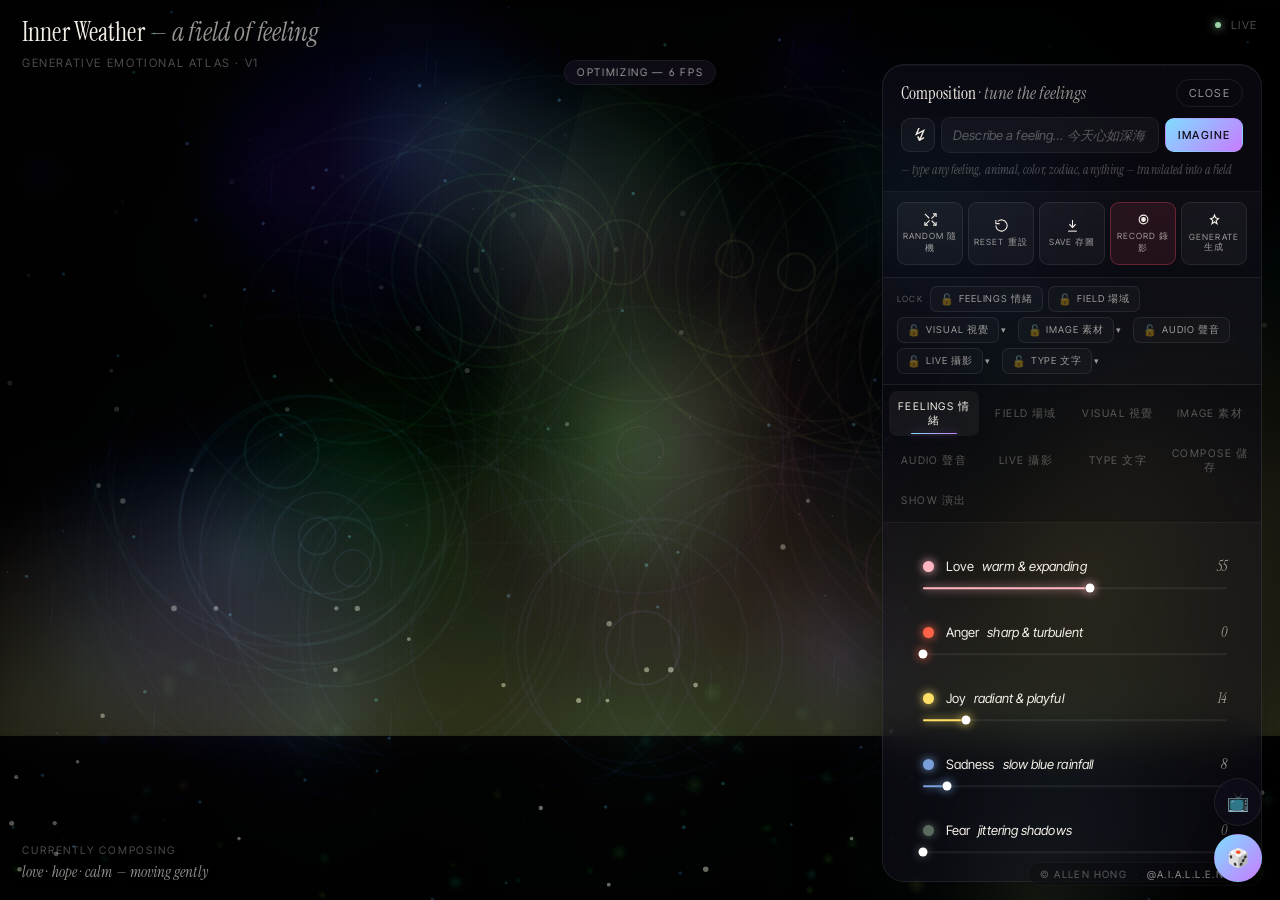
==== index.html @ ed487a00 "Hand AR — Palmistry 手相 mode (掌紋 + 指根四宮 + 卦位 + 男左女右) New 'palmistry' case in drawHandAR. Approximates" ====
<!doctype html>
<!--
  ════════════════════════════════════════════════════════════════════════════
  Inner Weather — a field of feeling · v1
  Copyright © 2026 Allen Hong. All rights reserved.

  This source is proprietary. Unauthorised copying, distribution, modification,
  reverse-engineering, or removal of watermarks/registration is prohibited.
  Commercial licensing: ai.allen.task@gmail.com · IG @a.i.a.l.l.e.n
  See LICENSE.md for full terms.
  ════════════════════════════════════════════════════════════════════════════

  FILE MAP — where things live (after the Phase-1 split):

    styles.css             — all visual styling (panel, chips, sliders, etc.)
    camera-fx.js           — cam state + MediaPipe loaders + bg removal +
                             Filter pipeline (used by both cam and image) +
                             AR overlays + Motion transform + drawWebcamFX + drawHandAR
                             Defines: cam, ensureMode, loadMediaPipe, applyVideoFilter,
                              applyImageFilter, drawWebcamFX, drawHandAR
    typography.js          — typo state + FONT table + spawnWord + drawTypography +
                             drawCenteredText + pickSizeFromMode + all anim cases +
                             type sliders + palette wiring
                             Defines: typo, FONT, drawTypography, spawnWord, etc.
    media-library.js       — IndexedDB image / video library + folder system
                             (mediaInit / mediaRenderGrid / mediaLoadIntoCanvas)
    ar-3d.js               — Three.js + MediaPipe head-pose AR effects
                             (Crown3D / Sunglasses3D / Cat / Halo / Mask / etc.)
                             Depends on `cam` from camera-fx.js

    index.html (this file) — HTML body + the main inline script. Within
                             the main script, top-down:
      · state / cam / typo / imgState declarations
      · helpers ($, $$, hsl, clamp, etc.)
      · EMOTIONS table + emotion sliders
      · lyrics engine + LRC parser
      · BPM tap / generative music
      · reactor (audio analyzer)
      · field draw functions + visual modes (base, flowField, etc.)
      · imgPipe (image rendering pipeline + aesthetic modes)
      · imgFilter / bg removal helpers
      · MediaPipe loaders (cam + segmenter)
      · drawWebcamFX (camera FX + filter + AR + motion + hand AR)
      · typo render + animations
      · randomizeAll + locks (incl. granular sub-locks)
      · snapshots (captureSnapshot, applyFullSnapshot, applySnapshot)
      · MY PRESETS UI
      · SETLIST UI (20 slots + library)
      · MIDI controller bindings
      · Recording + Saving
      · Hotkeys + tap tempo

    Other inline script blocks at end of body:
      · Floating bottom-right FABs (Present / Random)
      · License gate + login modals
-->
<html lang="en">
<head>
<meta charset="utf-8" />
<meta name="viewport" content="width=device-width, initial-scale=1, viewport-fit=cover" />
<title>Inner Weather — an emotional field</title>
<link rel="preconnect" href="https://fonts.googleapis.com" />
<link rel="preconnect" href="https://fonts.gstatic.com" crossorigin />
<link href="https://fonts.googleapis.com/css2?family=Instrument+Serif:ital@0;1&family=Inter+Tight:wght@300;400;500;600&family=JetBrains+Mono:wght@400;500&display=swap" rel="stylesheet" />
<!-- Noto for CJK + Latin typography mode -->
<link href="https://fonts.googleapis.com/css2?family=Noto+Sans:wght@300;400;500;700;900&family=Noto+Serif:wght@300;400;500;700;900&family=Noto+Sans+SC:wght@300;400;500;700;900&family=Noto+Serif+SC:wght@300;400;500;700;900&family=Noto+Sans+TC:wght@300;400;500;700;900&family=Noto+Serif+TC:wght@300;400;500;700;900&family=Noto+Sans+JP:wght@300;400;500;700;900&family=Noto+Serif+JP:wght@300;400;500;700;900&family=Noto+Sans+KR:wght@300;400;500;700;900&family=Noto+Serif+KR:wght@300;400;500;700;900&display=swap" rel="stylesheet" />
<link href="https://fonts.googleapis.com/css2?family=Recursive:slnt,wght@-15..0,300..1000&display=swap" rel="stylesheet" />
<link rel="stylesheet" href="styles.css?v=22y" />
</head>
<body>
  <!-- Registration gate — two-stage:
       1. Welcome view: app description + Try preview / Register CTAs
       2. Register view: name/email/profession form (acts as login too — email match
          re-applies license automatically). Returning users skip both.
       Projection windows (?silent=1) auto-bypass. -->
  <div class="gate-overlay" id="gateOverlay">

    <!-- Stage 1: Welcome -->
    <div class="gate-card" id="gateWelcome">
      <div class="gate-title">Inner Weather</div>
      <div class="gate-tagline"><em>a field of feeling · 心境視覺場域</em></div>
      <div class="gate-desc">
        Inner Weather is an audio-reactive generative visual instrument that translates
        feelings, sound and words into a living field.<br>
        <span class="cjk">一個會呼吸的視覺場域 — 把音樂、感覺、文字翻譯成流動的畫面。</span>
      </div>
      <div class="gate-features">
        <div>20+ visual modes — 水墨 / Pop Art / Matrix / EVA / Polygon / 8-bit / Glitch…</div>
        <div>Audio-reactive with auto-gain · works with any track or live mic</div>
        <div>Camera face / hand FX · typography · AI line-art glyphs</div>
        <div>MIDI controller input · VJ hotkeys · LFO · A/B crossfade</div>
      </div>
      <div class="gate-buttons gate-buttons-3">
        <button class="gate-secondary" id="gateTryBtn" type="button">
          <span class="big">Try preview</span>
          <span class="hint">試用 · Random only</span>
        </button>
        <button class="gate-secondary" id="gateSignInBtn" type="button">
          <span class="big">Sign in</span>
          <span class="hint">登入 · 已有帳號</span>
        </button>
        <button class="gate-submit" id="gateRegisterBtn" type="button">
          <span class="big">Register</span>
          <span class="hint">註冊 · 新帳號</span>
        </button>
      </div>
      <div class="gate-foot">
        Saved images &amp; recorded videos carry a "© Allen Hong" watermark.<br>
        For watermark-free use, contact <a href="mailto:ai.allen.task@gmail.com">ai.allen.task@gmail.com</a>
      </div>
    </div>

    <!-- Stage 2a: Register (new user, hidden initially) -->
    <div class="gate-card" id="gateRegister" style="display:none">
      <div class="gate-title">Inner Weather</div>
      <div class="gate-subtitle">create your account · 註冊新帳號</div>
      <form id="gateForm" autocomplete="off">
        <div class="gate-field">
          <label for="gateName">Name · 姓名</label>
          <input id="gateName" type="text" required maxlength="80" />
        </div>
        <div class="gate-field">
          <label for="gateEmail">Email</label>
          <input id="gateEmail" type="email" required maxlength="120" autocomplete="email" />
        </div>
        <div class="gate-field">
          <label for="gateRole">Profession · 職業</label>
          <input id="gateRole" type="text" required maxlength="80" />
        </div>
        <div class="gate-field">
          <label for="gatePassword">Password · 密碼 <span style="opacity:.5;text-transform:none;letter-spacing:0;font-style:italic">(min 6 chars)</span></label>
          <input id="gatePassword" type="password" required minlength="6" maxlength="120" autocomplete="new-password" />
        </div>
        <div class="gate-err" id="gateErr" style="display:none"></div>
        <button class="gate-submit" type="submit">Create account</button>
      </form>
      <div class="gate-back" id="gateBackBtn">← back to welcome</div>
      <div class="gate-switch">already have an account? <button type="button" class="gate-link" id="gateSwitchLogin">sign in</button></div>
      <div class="gate-foot">
        <span style="opacity:.7">Account stored in our server (Upstash Redis). Password is hashed with PBKDF2-SHA256 (100k rounds, salted). Sign in from any device with the same email + password.</span>
      </div>
    </div>

    <!-- Stage 3: Forgot password (hidden initially) -->
    <div class="gate-card gate-forgot-card" id="gateForgot" style="display:none">
      <div class="gate-title">Forgot password?</div>
      <div class="gate-subtitle">password recovery · 密碼救援</div>
      <p>
        Email-based password reset isn't built yet. To get a new password right now:
      </p>
      <ol style="text-align:left;font-family:var(--sans);font-size:11.5px;color:var(--ink-soft);line-height:1.8;padding-left:20px">
        <li>Email <strong style="color:#c87cff">ai.allen.task@gmail.com</strong> from the address you registered with.</li>
        <li>Allen will reset it in the admin panel and reply with a new temp password.</li>
        <li>Sign in with the new password, then change it from the admin chip top-right.</li>
      </ol>
      <div class="copy-line">
        <span>ai.allen.task@gmail.com</span>
        <button type="button" id="gateForgotCopy">copy</button>
      </div>
      <p style="opacity:.55;font-size:10.5px;margin-top:18px">
        Forgot you registered? Your local browser data shows: <span id="gateForgotHint" style="color:var(--ink)">—</span>
      </p>
      <div class="gate-back" id="gateForgotBack">← back to sign in</div>
    </div>

    <!-- Stage 2b: Login (returning user, hidden initially) -->
    <div class="gate-card" id="gateLogin" style="display:none">
      <div class="gate-title">Welcome back</div>
      <div class="gate-subtitle" id="gateLoginSubtitle">sign in · 登入</div>
      <form id="gateLoginForm" autocomplete="off">
        <div class="gate-field">
          <label for="gateLoginEmail">Email</label>
          <input id="gateLoginEmail" type="email" required maxlength="120" autocomplete="email" />
        </div>
        <div class="gate-field">
          <label for="gateLoginPassword">Password · 密碼</label>
          <input id="gateLoginPassword" type="password" required minlength="6" maxlength="120" autocomplete="current-password" />
        </div>
        <div class="gate-err" id="gateLoginErr" style="display:none"></div>
        <button class="gate-submit" type="submit">Sign in</button>
      </form>
      <div class="gate-back" id="gateLoginBackBtn">← back to welcome</div>
      <div class="gate-switch">
        no account yet? <button type="button" class="gate-link" id="gateSwitchRegister">create one</button>
        <span style="opacity:.5">·</span>
        <button type="button" class="gate-link" id="gateForgotBtn">forgot password?</button>
      </div>
      <div class="gate-foot">
        <span style="opacity:.7">Sign in works from any device with the same credentials.</span>
      </div>
    </div>

  </div>

  <div id="stage">
    <canvas id="cv"></canvas>
  </div>

  <!-- Preview-mode upgrade chip — shown when guest is in preview, click → register modal -->
  <button class="preview-cta hidden" id="previewCta" type="button">
    <span class="glyph">●</span><span>preview mode · register for full access</span>
  </button>

  <!-- User chip — top right, shows current logged-in user + menu -->
  <div class="user-chip hidden" id="userChip" title="Logged in">
    <button class="user-main" id="userMenuBtn" type="button" title="Account menu">
      <div class="ava" id="userAva">?</div>
      <div class="meta">
        <span class="name" id="userName">—</span>
        <span class="role" id="userRole">—</span>
      </div>
    </button>
    <button class="logout" id="userLogout" type="button" title="Sign out">⏻</button>
  </div>

  <!-- Account dropdown menu (anchored under user chip) -->
  <div class="user-menu hidden" id="userMenu">
    <button class="user-menu-item" id="userMenuChangePw" type="button">
      <span class="ico">🔑</span><span>Change password · 改密碼</span>
    </button>
    <button class="user-menu-item" id="userMenuSignOut" type="button">
      <span class="ico">⏻</span><span>Sign out · 登出</span>
    </button>
  </div>

  <!-- Change password modal -->
  <div class="modal-backdrop hidden" id="changePwBackdrop">
    <div class="modal-card">
      <div class="modal-title">Change password</div>
      <div class="modal-sub">改密碼</div>
      <form id="changePwForm" autocomplete="off">
        <div class="gate-field">
          <label for="cpCurrent">Current password · 目前密碼</label>
          <input id="cpCurrent" type="password" required minlength="1" autocomplete="current-password" />
        </div>
        <div class="gate-field">
          <label for="cpNew">New password · 新密碼 (min 6 chars)</label>
          <input id="cpNew" type="password" required minlength="6" autocomplete="new-password" />
        </div>
        <div class="gate-field">
          <label for="cpConfirm">Confirm new password · 再輸入一次</label>
          <input id="cpConfirm" type="password" required minlength="6" autocomplete="new-password" />
        </div>
        <div class="gate-err" id="cpErr" style="display:none"></div>
        <div style="display:grid;grid-template-columns:1fr 1fr;gap:8px;margin-top:6px">
          <button type="button" class="gate-secondary" id="cpCancel">Cancel</button>
          <button type="submit" class="gate-submit">Save</button>
        </div>
      </form>
    </div>
  </div>

  <!-- Author footer — © Allen Hong + IG link -->
  <div class="author-foot">
    <span>© Allen Hong</span>
    <span class="sep">·</span>
    <a href="https://instagram.com/a.i.a.l.l.e.n" target="_blank" rel="noopener noreferrer" title="Instagram">@a.i.a.l.l.e.n</a>
    <span class="sep">·</span>
    <a href="#" id="hotkeyToggleBtn" title="Show keyboard shortcuts (press ?)">?</a>
  </div>

  <!-- Emergency blackout overlay (Space key) -->
  <div class="blackout" id="blackoutOverlay"></div>

  <!-- VJ live HUD — tap tempo + LFO indicators -->
  <div class="vj-hud" id="vjHud">
    <div class="badge" id="vjTap" style="display:none">TAP <span id="vjTapBpm">--</span> BPM</div>
    <div class="badge" id="vjLfo" style="display:none">LFO <span id="vjLfoTarget">vibrance</span></div>
    <div class="badge" id="vjAB"  style="display:none">SLOT A · <span id="vjABStatus">ready</span></div>
  </div>

  <!-- Hotkey legend (press ? to toggle) -->
  <div class="hotkey-help" id="hotkeyHelp">
    <h4>Keyboard shortcuts</h4>
    <div class="row"><span>Blackout</span><kbd>Space</kbd></div>
    <div class="row"><span>Whiteout</span><kbd>Shift+Space</kbd></div>
    <div class="row"><span>Random composition</span><kbd>R</kbd></div>
    <div class="row"><span>Reset to defaults</span><kbd>X</kbd></div>
    <div class="row"><span>Tap tempo (4 taps)</span><kbd>T</kbd></div>
    <div class="row"><span>Toggle LFO</span><kbd>L</kbd></div>
    <div class="row"><span>Save slot A</span><kbd>Q</kbd></div>
    <div class="row"><span>Save slot B</span><kbd>W</kbd></div>
    <div class="row"><span>Recall A</span><kbd>A</kbd></div>
    <div class="row"><span>Recall B</span><kbd>S</kbd></div>
    <div class="row"><span>Crossfade A↔B</span><kbd>D</kbd></div>
    <div class="row"><span>Mute audio output</span><kbd>M</kbd></div>
    <div class="row"><span>Fullscreen</span><kbd>F</kbd></div>
    <div class="row"><span>Toggle panel</span><kbd>P</kbd></div>
    <div class="row"><span>Toggle this help</span><kbd>?</kbd></div>
  </div>

  <div class="topbar">
    <div>
      <div class="title">Inner Weather <em>— a field of feeling</em></div>
      <div class="subtitle">Generative emotional atlas · v1</div>
    </div>
    <div class="meta"><span class="dot" id="livedot"></span><span>live</span></div>
  </div>

  <div class="perf-badge" id="perfBadge">eco mode</div>

  <div class="readout" id="readout">
    <span class="k">Currently composing</span>
    <span id="readout-text">a still pool</span>
  </div>

  <button class="fab" id="fab">Tune feelings <span>↑</span></button>

  <div id="ytHost">
    <button id="ytClose" aria-label="Close">×</button>
    <div id="ytFrame"></div>
  </div>

  <aside class="panel" id="panel">
    <div class="panel-head">
      <div class="row">
        <h2>Composition <em>· tune the feelings</em></h2>
        <button class="panel-toggle" id="closePanel">Close</button>
      </div>
      <div class="imagine">
        <button class="imagine-rand" id="randTop" title="Random composition" aria-label="Randomize">↯</button>
        <input type="text" class="imagine-input" id="imagineInput" placeholder="Describe a feeling… 今天心如深海 ・ wistful golden hour…" />
        <button class="imagine-btn" id="imagineBtn">Imagine</button>
      </div>
      <div class="imagine-hint" id="imagineHint">— type any feeling, animal, color, zodiac, anything — translated into a field</div>
    </div>

    <!-- Quick action bar (always visible) -->
    <div class="quickbar">
      <button class="qa" id="qaRandomTop" title="隨機 Randomize (R)">
        <svg viewBox="0 0 24 24"><path d="M16 3h5v5"/><path d="M21 3l-7.5 7.5"/><path d="M8 21H3v-5"/><path d="M3 21l7.5-7.5"/><path d="M21 16v5h-5"/><path d="M14 14l7 7"/><path d="M3 3l7 7"/></svg>
        <span class="lbl">Random 隨機</span>
      </button>
      <button class="qa" id="qaResetTop" title="重設 Reset to defaults">
        <svg viewBox="0 0 24 24"><path d="M3 12a9 9 0 1 0 3-6.7"/><path d="M3 3v6h6"/></svg>
        <span class="lbl">Reset 重設</span>
      </button>
      <button class="qa" id="qaSaveTop" title="存成 PNG · Save current composition">
        <svg viewBox="0 0 24 24"><path d="M12 3v12"/><path d="M7 10l5 5 5-5"/><path d="M5 21h14"/></svg>
        <span class="lbl">Save 存圖</span>
      </button>
      <button class="qa rec" id="qaRecTop" title="開始 / 停止錄影 · Record">
        <svg viewBox="0 0 24 24"><circle cx="12" cy="12" r="7"/><circle cx="12" cy="12" r="3" fill="currentColor"/></svg>
        <span class="lbl">Record 錄影</span>
      </button>
      <button class="qa" id="qaGenerateTop" title="生成 AI 圖片 · Generate">
        <svg viewBox="0 0 24 24"><path d="M12 3l1.8 4.6L18.5 9 14.6 12l1.4 5.2L12 14.4 7.9 17.2 9.4 12 5.5 9l4.7-1.4L12 3z"/></svg>
        <span class="lbl">Generate 生成</span>
      </button>
    </div>

    <!-- Lock chips — one per tab. Locked groups are preserved across RANDOM. -->
    <div class="lockbar">
      <span class="lockbar-lbl">Lock</span>
      <!-- Lock chips — ORDER + LABELS match the tab nav below 1-to-1. -->
      <button class="lock-chip" data-lock="feelings" title="鎖定情緒 + 溫度"><span class="ico">🔓</span>Feelings 情緒</button>
      <button class="lock-chip" data-lock="field"    title="鎖定場域 · density / motion / turbulence / glow"><span class="ico">🔓</span>Field 場域</button>
      <span class="lock-chip-wrap"><button class="lock-chip" data-lock="visual-all" title="鎖定整個 Visual tab · 色彩 / 氛圍 / 模式 / 覆蓋效果"><span class="ico">🔓</span>Visual 視覺</button><button class="lock-sub-caret" data-sub="visual" title="細部鎖定 fine-grained">▾</button></span>
      <span class="lock-chip-wrap"><button class="lock-chip" data-lock="image" title="鎖定圖片排版 + 風格效果"><span class="ico">🔓</span>Image 素材</button><button class="lock-sub-caret" data-sub="image" title="細部鎖定 fine-grained">▾</button></span>
      <button class="lock-chip" data-lock="audio"    title="鎖定音頻反應靈敏度 · gain + 頻段強度"><span class="ico">🔓</span>Audio 聲音</button>
      <span class="lock-chip-wrap"><button class="lock-chip" data-lock="live" title="鎖定攝影機效果 + filter + AR + motion"><span class="ico">🔓</span>Live 攝影</button><button class="lock-sub-caret" data-sub="live" title="細部鎖定 fine-grained">▾</button></span>
      <span class="lock-chip-wrap"><button class="lock-chip" data-lock="type" title="鎖定文字動畫 + 顏色 + 字重"><span class="ico">🔓</span>Type 文字</button><button class="lock-sub-caret" data-sub="type" title="細部鎖定 fine-grained">▾</button></span>
      <!-- Compose / Show tabs are storage UI — they're not affected by Random so they don't get a lock chip. -->
    </div>

    <nav class="tabs" id="tabs">
      <button class="on" data-tab="feelings" title="情緒">Feelings 情緒</button>
      <button data-tab="field" title="場域">Field 場域</button>
      <button data-tab="visual" title="視覺">Visual 視覺</button>
      <button data-tab="image" title="素材庫">Image 素材</button>
      <button data-tab="audio" title="聲音">Audio 聲音</button>
      <button data-tab="live" title="攝影機">Live 攝影</button>
      <button data-tab="type" title="文字">Type 文字</button>
      <button data-tab="compose" title="儲存">Compose 儲存</button>
      <button data-tab="setlist" title="演出歌單">Show 演出</button>
    </nav>

    <div class="panel-body">

      <!-- FEELINGS -->
      <section class="tab on" data-tab="feelings">
        <div class="section" id="emoList"></div>
      </section>

      <!-- FIELD -->
      <section class="tab" data-tab="field">
        <div class="section">
          <h3 class="section-title">Climate 氣候 <em style="font-size:11px;color:var(--ink-faint);font-style:normal;letter-spacing:.12em;text-transform:uppercase;margin-left:6px">情緒組合 · 溫度</em></h3>
          <div class="ctrl">
            <span class="label">Temperature 溫度</span>
            <span class="val" id="tempVal">42°</span>
            <div class="temp-track" style="grid-column:1/-1;height:10px;border-radius:99px;overflow:hidden;background:linear-gradient(90deg,#3a5da8 0%,#9aa8c2 22%,#e8e1d2 45%,#e8a473 70%,#d34a3a 100%);position:relative">
              <input type="range" min="0" max="100" value="42" id="temp" style="position:absolute;inset:-8px 0;width:100%;height:26px;opacity:0;cursor:pointer" />
              <div class="temp-thumb" id="tempThumb" style="position:absolute;top:50%;width:18px;height:18px;border-radius:50%;background:#fff;transform:translate(-50%,-50%);box-shadow:0 2px 10px rgba(0,0,0,.5),0 0 0 2px rgba(0,0,0,.25);pointer-events:none"></div>
            </div>
            <div class="temp-words" style="grid-column:1/-1"><span>Stillness</span><span>Drift</span><span>Storm</span></div>
          </div>
        </div>

        <div class="section">
          <h3 class="section-title">Field dynamics 場域動態 <em style="font-size:11px;color:var(--ink-faint);font-style:normal;letter-spacing:.12em;text-transform:uppercase;margin-left:6px">密度 · 速度 · 紊流</em></h3>
          <div class="ctrl"><span class="label">Density 密度</span><span class="val" id="densVal">1.0×</span>
            <div class="slider"><div class="track"></div><div class="fill" id="densFill"></div><div class="thumb" id="densThumb"></div>
              <input type="range" min="20" max="200" value="100" id="dens" />
            </div>
          </div>
          <div class="ctrl"><span class="label">Motion speed 速度</span><span class="val" id="motVal">1.0×</span>
            <div class="slider"><div class="track"></div><div class="fill" id="motFill"></div><div class="thumb" id="motThumb"></div>
              <input type="range" min="10" max="300" value="100" id="mot" />
            </div>
          </div>
          <div class="ctrl"><span class="label">Turbulence 紊流</span><span class="val" id="turbVal">0.50</span>
            <div class="slider"><div class="track"></div><div class="fill" id="turbFill"></div><div class="thumb" id="turbThumb"></div>
              <input type="range" min="0" max="200" value="50" id="turb" />
            </div>
          </div>
          <div class="ctrl"><span class="label">Glow / softness 輝光柔光</span><span class="val" id="glowVal">0.70</span>
            <div class="slider"><div class="track"></div><div class="fill" id="glowFill"></div><div class="thumb" id="glowThumb"></div>
              <input type="range" min="0" max="150" value="70" id="glow" />
            </div>
          </div>
        </div>
      </section>

      <!-- VISUAL -->
      <section class="tab" data-tab="visual">
        <div class="section">
          <h3 class="section-title">Kaleidoscopes 萬花筒 <em style="font-size:11px;color:var(--ink-faint);font-style:normal;letter-spacing:.12em;text-transform:uppercase;margin-left:6px">三層獨立 · field / cam / text</em></h3>
          <label class="mode-chip" style="margin:0 0 6px">
            <input type="checkbox" id="kaleidoLink" />
            <span><strong>🔗 Link all three</strong><em>change one → all sync (field · camera · text)</em></span>
          </label>
          <div class="ctrl">
            <span class="label">Field 場域</span>
            <span class="val" id="kaleidoVal">off</span>
            <div class="seg" id="kaleidoSeg" data-kl-layer="field">
              <button data-k="0" class="on">Off</button>
              <button data-k="4">4</button>
              <button data-k="6">6</button>
              <button data-k="8">8</button>
              <button data-k="12">12</button>
              <button data-k="16">16</button>
            </div>
          </div>
          <div class="ctrl">
            <span class="label">Camera 攝影機</span>
            <span class="val" id="kaleidoCamVal">off</span>
            <div class="seg" id="kaleidoCamSeg" data-kl-layer="cam">
              <button data-k="0" class="on">Off</button>
              <button data-k="4">4</button>
              <button data-k="6">6</button>
              <button data-k="8">8</button>
              <button data-k="12">12</button>
              <button data-k="16">16</button>
            </div>
          </div>
          <!-- Text kaleidoscope removed — mirrored text is unreadable, esp. for lyrics. -->

          <div class="ctrl">
            <span class="label">Mirror axis 鏡像</span>
            <span class="val" id="mirrorVal">none</span>
            <div class="seg" style="grid-template-columns:repeat(4,1fr)" id="mirrorSeg">
              <button data-m="0" class="on">None</button>
              <button data-m="1">Horiz</button>
              <button data-m="2">Vert</button>
              <button data-m="3">Both</button>
            </div>
          </div>
        </div>

        <div class="section">
          <h3 class="section-title">Color 色彩 <em style="font-size:11px;color:var(--ink-faint);font-style:normal;letter-spacing:.12em;text-transform:uppercase;margin-left:6px">飽和 · 色相 · 明暗</em></h3>
          <div class="ctrl"><span class="label">Vibrance 飽和度</span><span class="val" id="vibVal">50</span>
            <div class="slider"><div class="track"></div><div class="fill" id="vibFill"></div><div class="thumb" id="vibThumb"></div>
              <input type="range" min="0" max="100" value="50" id="vib" />
            </div>
          </div>
          <div class="ctrl"><span class="label">Hue shift 色相偏移</span><span class="val" id="hueVal">0°</span>
            <div class="slider">
              <div class="track" style="background:linear-gradient(90deg,#ff5b8d,#ffd166,#9ee06a,#7fdcff,#c87cff,#ff5b8d);opacity:.45"></div>
              <div class="thumb" id="hueThumb"></div>
              <input type="range" min="-180" max="180" value="0" id="hue" />
            </div>
          </div>
          <div class="ctrl"><span class="label">Background depth 背景深度</span><span class="val" id="darkVal">0.30</span>
            <div class="slider"><div class="track"></div><div class="fill" id="darkFill"></div><div class="thumb" id="darkThumb"></div>
              <input type="range" min="0" max="100" value="30" id="dark" />
            </div>
          </div>
          <label class="mode-chip" style="margin-top:2px"><input type="checkbox" id="lightModeToggle" /><span><strong>Light mode 反相</strong><em>white canvas · dark content (preserves hue)</em></span></label>
          <div class="ctrl" style="margin-top:4px"><span class="label">Random 背景鎖</span><span class="val" id="bgLockVal">auto</span>
            <div class="seg" id="bgLockSeg" style="grid-template-columns:repeat(3,1fr)">
              <button data-bglock="auto" class="on">Auto</button>
              <button data-bglock="dark">Dark</button>
              <button data-bglock="light">Light</button>
            </div>
          </div>
        </div>

        <div class="section">
          <h3 class="section-title">Atmosphere 氛圍 <em style="font-size:11px;color:var(--ink-faint);font-style:normal;letter-spacing:.12em;text-transform:uppercase;margin-left:6px">輝光 · 殘影 · 顆粒 · 暗角</em></h3>
          <div class="ctrl"><span class="label">Bloom 輝光</span><span class="val" id="bloomVal">0.30</span>
            <div class="slider"><div class="track"></div><div class="fill" id="bloomFill"></div><div class="thumb" id="bloomThumb"></div>
              <input type="range" min="0" max="100" value="30" id="bloom" />
            </div>
          </div>
          <div class="ctrl"><span class="label">Trails 殘影</span><span class="val" id="trailVal">0</span>
            <div class="slider"><div class="track"></div><div class="fill" id="trailFill"></div><div class="thumb" id="trailThumb"></div>
              <input type="range" min="0" max="95" value="0" id="trail" />
            </div>
          </div>
          <div class="ctrl"><span class="label">Grain 顆粒</span><span class="val" id="grainVal">0.5</span>
            <div class="slider"><div class="track"></div><div class="fill" id="grainFill"></div><div class="thumb" id="grainThumb"></div>
              <input type="range" min="0" max="100" value="50" id="grain" />
            </div>
          </div>
          <div class="ctrl"><span class="label">Vignette 暗角</span><span class="val" id="vigVal">0.5</span>
            <div class="slider"><div class="track"></div><div class="fill" id="vigFill"></div><div class="thumb" id="vigThumb"></div>
              <input type="range" min="0" max="100" value="50" id="vig" />
            </div>
          </div>
        </div>
        <div class="section">
          <h3 class="section-title">Overlays 覆蓋效果 <em style="font-size:11px;color:var(--ink-faint);font-style:normal;letter-spacing:.12em;text-transform:uppercase;margin-left:6px">疊在最上層 · 便宜 · VJ 用</em></h3>
          <div class="modes" id="overlayFxModes">
            <label class="mode-chip"><input type="checkbox" data-fx="confetti" /><span><strong>Confetti burst 彩屑爆炸</strong><em>節拍 bass 來時從中心噴彩色方塊</em></span></label>
            <label class="mode-chip"><input type="checkbox" data-fx="blackout" id="fxBlackout" /><span><strong>Blackout 黑屏</strong><em>按空白鍵 Space 一鍵切換</em></span></label>
            <label class="mode-chip"><input type="checkbox" data-fx="keyFlash" /><span><strong>Key flash 任意鍵閃光</strong><em>按 Z / X / C 畫面瞬白一下</em></span></label>
            <label class="mode-chip"><input type="checkbox" data-fx="vignettePulse" /><span><strong>Vignette pulse 暗角脈動</strong><em>暗角隨低音縮放</em></span></label>
            <label class="mode-chip"><input type="checkbox" data-fx="letterbox" /><span><strong>Letterbox 電影黑邊</strong><em>21:9 寬螢幕黑帶</em></span></label>
            <label class="mode-chip"><input type="checkbox" data-fx="timestamp" /><span><strong>Timestamp ●REC 角標</strong><em>復古 DV 時間戳</em></span></label>
            <label class="mode-chip"><input type="checkbox" data-fx="starfield" /><span><strong>Star field 星空</strong><em>緩慢視差星點</em></span></label>
            <label class="mode-chip"><input type="checkbox" data-fx="hueCycle" /><span><strong>Hue cycle 色相循環</strong><em>全螢幕慢慢變色</em></span></label>
            <label class="mode-chip"><input type="checkbox" data-fx="snapZoom" /><span><strong>Snap kick 重音閃光</strong><em>重低音來時中心瞬閃</em></span></label>
            <label class="mode-chip"><input type="checkbox" data-fx="filmGrain" /><span><strong>Film grain 強顆粒</strong><em>強化版底片顆粒</em></span></label>
          </div>
        </div>
        <div class="section">
          <h3 class="section-title">Visual modes 視覺模式 <em style="font-size:11px;color:var(--ink-faint);font-style:normal;letter-spacing:.12em;text-transform:uppercase;margin-left:6px">可疊加 · Effect / Filter / Motion</em></h3>
          <div class="modes" id="modes">
            <!-- EFFECT — generative content (the things that actually draw on the canvas) -->
            <div style="grid-column:1/-1;font-size:10.5px;letter-spacing:.18em;text-transform:uppercase;color:var(--ink-soft);margin:0 0 2px 0">Effect <em style="font-family:var(--serif);font-style:italic;text-transform:none;letter-spacing:0;color:var(--ink-faint);font-size:11.5px;margin-left:4px">生成內容</em></div>
            <label class="mode-chip"><input type="checkbox" data-mode="base" checked /><span><strong>Base field</strong><em>the emotional clouds</em></span></label>
            <label class="mode-chip"><input type="checkbox" data-mode="lineTrace" /><span><strong>Line trace</strong><em>一筆畫 · single flowing line</em></span></label>
            <label class="mode-chip"><input type="checkbox" data-mode="flowField" /><span><strong>Flow field</strong><em>particles riding noise currents</em></span></label>
            <label class="mode-chip"><input type="checkbox" data-mode="curlNoise" /><span><strong>Curl noise</strong><em>絲滑流場 · smoke-like organic flow</em></span></label>
            <label class="mode-chip"><input type="checkbox" data-mode="attractor" /><span><strong>Attractor</strong><em>奇異吸引子 · chaotic strange curves</em></span></label>
            <label class="mode-chip"><input type="checkbox" data-mode="substrate" /><span><strong>Substrate</strong><em>結晶生長 · branching crack lines</em></span></label>
            <label class="mode-chip"><input type="checkbox" data-mode="reaction" /><span><strong>Reaction</strong><em>反應擴散 · Turing patterns</em></span></label>
            <label class="mode-chip"><input type="checkbox" data-mode="sumie" /><span><strong>Sumi-e</strong><em>水墨潑灑 · generative ink wash</em></span></label>
            <label class="mode-chip"><input type="checkbox" data-mode="lissajous" /><span><strong>Lissajous</strong><em>振盪曲線 · oscilloscope curves</em></span></label>
            <label class="mode-chip"><input type="checkbox" data-mode="voronoi" /><span><strong>Voronoi</strong><em>細胞分割 · cellular tessellation</em></span></label>
            <label class="mode-chip"><input type="checkbox" data-mode="boids" /><span><strong>Boids 鳥群</strong><em>flock motion · Reynolds 1986</em></span></label>
            <label class="mode-chip"><input type="checkbox" data-mode="chladni" /><span><strong>Chladni 聲音圖案</strong><em>nodal lines · audio-driven n,m</em></span></label>
            <label class="mode-chip"><input type="checkbox" data-mode="dla" /><span><strong>DLA 凝聚</strong><em>diffusion-limited 珊瑚 / 閃電</em></span></label>
            <label class="mode-chip"><input type="checkbox" data-mode="spectro" /><span><strong>Spectrogram 頻譜瀑布</strong><em>FFT vs time waterfall</em></span></label>
            <label class="mode-chip"><input type="checkbox" data-mode="meta" /><span><strong>Metaballs 熔岩燈</strong><em>blobs that merge · lava lamp</em></span></label>
            <label class="mode-chip"><input type="checkbox" data-mode="synth" /><span><strong>Synthwave Grid</strong><em>80s 復古地面 + sun</em></span></label>
            <label class="mode-chip"><input type="checkbox" data-mode="life" /><span><strong>Game of Life</strong><em>Conway 細胞自動機</em></span></label>
            <label class="mode-chip"><input type="checkbox" data-mode="lsys" /><span><strong>L-System</strong><em>遞迴植物 / 樹</em></span></label>
            <label class="mode-chip"><input type="checkbox" data-mode="harmono" /><span><strong>Harmonograph</strong><em>諧波儀曲線</em></span></label>
            <label class="mode-chip"><input type="checkbox" data-mode="truchet" /><span><strong>Truchet 磁磚</strong><em>random arc maze 圖樂</em></span></label>
            <label class="mode-chip"><input type="checkbox" data-mode="nbody" /><span><strong>N-Body 重力</strong><em>mutual gravity · galaxy orbits</em></span></label>
            <label class="mode-chip"><input type="checkbox" data-mode="spiro" /><span><strong>Spirograph</strong><em>嵌套齒輪 · rose curves</em></span></label>
            <label class="mode-chip"><input type="checkbox" data-mode="marbling" /><span><strong>Marbling 大理石</strong><em>ebru · 水墨流紋</em></span></label>
            <label class="mode-chip"><input type="checkbox" data-mode="hilbert" /><span><strong>Hilbert 曲線</strong><em>space-filling 漸進繪製</em></span></label>
            <label class="mode-chip"><input type="checkbox" data-mode="lenia" /><span><strong>Lenia 連續細胞</strong><em>生物有機演化 · 水母感</em></span></label>
            <label class="mode-chip"><input type="checkbox" data-mode="pendulum" /><span><strong>雙擺 Pendulum</strong><em>chaotic 物理軌跡</em></span></label>
            <label class="mode-chip"><input type="checkbox" data-mode="galaxy" /><span><strong>Galaxy 星系</strong><em>對數螺旋 · 旋臂</em></span></label>
            <label class="mode-chip"><input type="checkbox" data-mode="penrose" /><span><strong>Penrose 密鋪</strong><em>五重非週期 · 準晶體</em></span></label>
            <label class="mode-chip"><input type="checkbox" data-mode="pwave" /><span><strong>Newton's Wave</strong><em>多擺波動 · 標準裝置</em></span></label>
            <label class="mode-chip"><input type="checkbox" data-mode="mandel" /><span><strong>Mandelbrot</strong><em>碎形縮放 · 無限細節</em></span></label>
            <label class="mode-chip"><input type="checkbox" data-mode="wireworld" /><span><strong>Wireworld</strong><em>電路 CA · 電子流動</em></span></label>
            <label class="mode-chip"><input type="checkbox" data-mode="mandalaRings" /><span><strong>Mandala rings</strong><em>expanding concentric pulse</em></span></label>
            <label class="mode-chip"><input type="checkbox" data-mode="waveform" /><span><strong>Waveform</strong><em>audio-driven horizon line</em></span></label>
            <label class="mode-chip"><input type="checkbox" data-mode="constellation" /><span><strong>Constellation</strong><em>dots wired to neighbors</em></span></label>
            <label class="mode-chip"><input type="checkbox" data-mode="spiral" /><span><strong>Spiral arms</strong><em>logarithmic galaxy</em></span></label>
            <label class="mode-chip"><input type="checkbox" data-mode="ripples" /><span><strong>Ripples</strong><em>raindrops on water</em></span></label>
            <label class="mode-chip"><input type="checkbox" data-mode="crystals" /><span><strong>Crystals</strong><em>shard burst from center</em></span></label>
            <label class="mode-chip"><input type="checkbox" data-mode="ribbons" /><span><strong>Ribbons</strong><em>silk strands in wind</em></span></label>
            <label class="mode-chip"><input type="checkbox" data-mode="tunnel" /><span><strong>Tunnel</strong><em>zooming forward perspective</em></span></label>
            <label class="mode-chip"><input type="checkbox" data-mode="petals" /><span><strong>Petals</strong><em>drifting floral debris</em></span></label>
            <label class="mode-chip"><input type="checkbox" data-mode="aurora" /><span><strong>Aurora</strong><em>vertical light curtains</em></span></label>
            <label class="mode-chip"><input type="checkbox" data-mode="inkWash" /><span><strong>Ink wash</strong><em>水墨 · brush &amp; bleed</em></span></label>
            <label class="mode-chip"><input type="checkbox" data-mode="suminagashi" /><span><strong>Suminagashi</strong><em>墨流し · 漂浮墨水漩渦</em></span></label>
            <label class="mode-chip"><input type="checkbox" data-mode="smokeFlow" /><span><strong>Smoke flow</strong><em>煙流 · 上升輕煙</em></span></label>
            <label class="mode-chip"><input type="checkbox" data-mode="vortexPool" /><span><strong>Vortex pool</strong><em>漩渦池 · 中央旋入</em></span></label>
            <label class="mode-chip"><input type="checkbox" data-mode="windRiver" /><span><strong>Wind river</strong><em>風河 · 橫向流層</em></span></label>
            <label class="mode-chip"><input type="checkbox" data-mode="solarFlare" /><span><strong>Solar flare</strong><em>日焰 · 邊緣弧光</em></span></label>
            <label class="mode-chip"><input type="checkbox" data-mode="streamlines" /><span><strong>Streamlines</strong><em>流線 · 長曲流跡</em></span></label>
            <label class="mode-chip"><input type="checkbox" data-mode="stardust" /><span><strong>Stardust</strong><em>星塵 · 飄移微塵</em></span></label>
            <label class="mode-chip"><input type="checkbox" data-mode="cometSwoop" /><span><strong>Comet swoop</strong><em>彗星 · 拖尾劃過</em></span></label>
            <label class="mode-chip"><input type="checkbox" data-mode="mistVeil" /><span><strong>Mist veil</strong><em>霧紗 · 柔軟雲霧</em></span></label>
            <label class="mode-chip"><input type="checkbox" data-mode="impressionist" /><span><strong>Impressionist</strong><em>印象花園 · 油畫筆觸累積</em></span></label>
            <label class="mode-chip"><input type="checkbox" data-mode="polygon" /><span><strong>Polygon</strong><em>多邊 · wireframe mesh</em></span></label>
            <label class="mode-chip"><input type="checkbox" data-mode="matrix" /><span><strong>Matrix rain</strong><em>數位雨 · 緑の文字</em></span></label>
            <label class="mode-chip"><input type="checkbox" data-mode="eva" /><span><strong>EVA HUD</strong><em>新世紀 · AT-field &amp; warnings</em></span></label>
            <!-- FILTER — post-process / style overlays applied on top -->
            <div style="grid-column:1/-1;font-size:10.5px;letter-spacing:.18em;text-transform:uppercase;color:var(--ink-soft);margin:8px 0 2px 0">Filter <em style="font-family:var(--serif);font-style:italic;text-transform:none;letter-spacing:0;color:var(--ink-faint);font-size:11.5px;margin-left:4px">後製濾鏡 · 風格疊加</em></div>
            <label class="mode-chip"><input type="checkbox" data-mode="opart" /><span><strong>Op Art</strong><em>歐普藝術 · stripes/rings/checker</em></span></label>
            <label class="mode-chip"><input type="checkbox" data-mode="halftone" /><span><strong>Halftone</strong><em>pulsing dot grid</em></span></label>
            <label class="mode-chip"><input type="checkbox" data-mode="pixel8" /><span><strong>8-Bit</strong><em>像素化 + 16-color palette</em></span></label>
            <label class="mode-chip"><input type="checkbox" data-mode="popArt" /><span><strong>Pop Art</strong><em>普普 · ben-day dots &amp; panels</em></span></label>
            <label class="mode-chip"><input type="checkbox" data-mode="glitch" /><span><strong>Glitch</strong><em>故障 · channel split &amp; tear</em></span></label>
            <!-- MOTION — global rhythm / behavior / beat-sync -->
            <div style="grid-column:1/-1;font-size:10.5px;letter-spacing:.18em;text-transform:uppercase;color:var(--ink-soft);margin:8px 0 2px 0">Motion <em style="font-family:var(--serif);font-style:italic;text-transform:none;letter-spacing:0;color:var(--ink-faint);font-size:11.5px;margin-left:4px">節奏 · 自動循環</em></div>
            <label class="mode-chip"><input type="checkbox" data-mode="beatStrobe" /><span><strong>Beat Strobe</strong><em>節拍頻閃 · flash on every beat</em></span></label>
            <label class="mode-chip"><input type="checkbox" data-mode="bpmKaleido" /><span><strong>BPM Kaleido</strong><em>節拍鎖定 · auto-cycle kaleido on BPM</em></span></label>
            <!-- SOURCES — external inputs (Live + Type tabs feed into these) -->
            <div style="grid-column:1/-1;font-size:10.5px;letter-spacing:.18em;text-transform:uppercase;color:var(--ink-soft);margin:8px 0 2px 0">Sources <em style="font-family:var(--serif);font-style:italic;text-transform:none;letter-spacing:0;color:var(--ink-faint);font-size:11.5px;margin-left:4px">外部輸入</em></div>
            <label class="mode-chip"><input type="checkbox" data-mode="webcamFX" /><span><strong>Webcam FX</strong><em>face / hand-driven · uses Live tab</em></span></label>
            <label class="mode-chip"><input type="checkbox" data-mode="typography" /><span><strong>Typography</strong><em>字 · text as VJ visual</em></span></label>
          </div>
          <div class="ctrl" style="margin-top:6px">
            <label class="mode-chip" style="grid-column:1/-1;margin-bottom:0">
              <input type="checkbox" id="autoCycle" />
              <span><strong>Auto-cycle modes</strong><em>switch on music sections</em></span>
            </label>
          </div>
          <div class="ctrl">
            <span class="label">Cycle interval 自動切換間隔</span><span class="val" id="cycVal">14s</span>
            <div class="slider"><div class="track"></div><div class="fill" id="cycFill"></div><div class="thumb" id="cycThumb"></div>
              <input type="range" min="4" max="60" value="14" id="cyc" />
            </div>
          </div>
        </div>
      </section>

      <!-- IMAGE -->
      <!-- IMAGE -->
      <section class="tab" data-tab="image">
        <div class="section">
          <h3 class="section-title">Sketch <em style="font-size:11px;color:var(--ink-faint);font-style:normal;letter-spacing:.12em;text-transform:uppercase;margin-left:6px">線條 · AI line-art</em></h3>
          <div style="display:flex;gap:6px;align-items:stretch">
            <input id="sketchInput" type="text" placeholder="心臟 · 大象 · heartbeat · elephant…" style="flex:1;background:rgba(255,255,255,.04);border:1px solid rgba(255,255,255,.08);color:var(--ink);border-radius:7px;padding:8px 10px;font-family:var(--sans);font-size:12px;outline:none" />
            <button class="audio-btn" id="sketchGo" style="flex:0 0 70px">Draw</button>
          </div>
          <div id="sketchHint" class="type-tip" style="margin-top:6px">type any object — Claude draws a Picasso-style single-line glyph on top.</div>
          <div style="display:flex;gap:6px;margin-top:6px">
            <button class="phrase-chip" data-sketch="心臟">心臟</button>
            <button class="phrase-chip" data-sketch="大象">大象</button>
            <button class="phrase-chip" data-sketch="魚">魚</button>
            <button class="phrase-chip" data-sketch="花">花</button>
            <button class="phrase-chip" data-sketch="">✕ clear</button>
          </div>
        </div>

        <div class="section">
          <h3 class="section-title">Media library <em style="font-size:11px;color:var(--ink-faint);font-style:normal;letter-spacing:.12em;text-transform:uppercase;margin-left:6px" id="mediaCount">0 items</em></h3>
          <!-- Folder tabs -->
          <div class="seg" id="mediaTypeSeg" style="grid-template-columns:1fr 1fr;margin-bottom:6px">
            <button data-mtype="image" class="on">🖼 Images</button>
            <button data-mtype="video">🎬 Videos</button>
          </div>
          <!-- Folder picker -->
          <div style="display:flex;gap:4px;align-items:center;margin-bottom:6px">
            <select id="mediaFolderSel" style="flex:1;background:rgba(255,255,255,.04);border:1px solid rgba(255,255,255,.07);color:var(--ink);border-radius:7px;padding:6px 8px;font-family:var(--sans);font-size:11.5px;outline:none">
              <option value="Images">Images</option>
            </select>
            <button class="audio-btn" id="mediaNewFolder" style="flex:0 0 auto;padding:6px 9px;font-size:11.5px" title="新增資料夾">+ Folder</button>
            <button class="audio-btn danger" id="mediaDelFolder" style="flex:0 0 auto;padding:6px 9px;font-size:11.5px" title="刪除空資料夾">✕</button>
          </div>
          <!-- Drop zone -->
          <div class="img-drop" id="imgDrop">
            <input type="file" id="imgInput" accept="image/*,video/*" multiple style="display:none" />
            <div class="img-drop-inner">
              <div class="img-drop-icon">⌬</div>
              <div class="img-drop-text"><strong>拖放圖片 / 影片到此</strong><em>or click — 自動依類型分類 · 存在本機 IndexedDB</em></div>
            </div>
          </div>
          <!-- Library grid (all items in current folder) -->
          <div class="img-list" id="mediaGrid" style="margin-top:8px"></div>
          <div class="type-tip" style="margin-top:6px">點縮圖載入到下方使用 · ⋮ 移動到其他資料夾 · ✕ 永久刪除</div>
          <!-- Currently loaded -->
          <div style="margin-top:10px">
            <span class="label" style="font-size:10.5px;letter-spacing:.18em;text-transform:uppercase;color:var(--ink-soft);display:block;margin-bottom:6px">Loaded <em style="font-family:var(--serif);font-style:italic;text-transform:none;letter-spacing:0;color:var(--ink-faint);font-size:11.5px;margin-left:4px" id="loadedCount">0 active</em></span>
            <div class="img-list" id="imgList"></div>
          </div>
        </div>

        <div class="section">
          <h3 class="section-title">Image treatment <em style="font-size:11px;color:var(--ink-faint);font-style:normal;letter-spacing:.12em;text-transform:uppercase;margin-left:6px">stackable</em></h3>
          <div class="modes" id="imgModes">
            <label class="mode-chip" style="grid-column:1/-1"><input type="checkbox" data-imode="enabled" checked /><span><strong>Show image</strong><em>render uploaded image as canvas</em></span></label>
            <!-- EFFECT — content distortions -->
            <div style="grid-column:1/-1;font-size:10.5px;letter-spacing:.18em;text-transform:uppercase;color:var(--ink-soft);margin:6px 0 2px 0">Effect <em style="font-family:var(--serif);font-style:italic;text-transform:none;letter-spacing:0;color:var(--ink-faint);font-size:11.5px;margin-left:4px">內容變形</em></div>
            <label class="mode-chip"><input type="checkbox" data-imode="ripple" /><span><strong>Liquid ripple</strong><em>concentric water distortion</em></span></label>
            <label class="mode-chip"><input type="checkbox" data-imode="oil" /><span><strong>Oil painting</strong><em>thick impasto smear</em></span></label>
            <label class="mode-chip"><input type="checkbox" data-imode="mannerist" /><span><strong>Mannerist</strong><em>elongated · distorted scale</em></span></label>
            <label class="mode-chip"><input type="checkbox" data-imode="nihilist" /><span><strong>Nihilist</strong><em>dissolving · static · void</em></span></label>
            <label class="mode-chip"><input type="checkbox" data-imode="occult" /><span><strong>Occult / 玄學</strong><em>sigil overlays · sacred geometry</em></span></label>
            <label class="mode-chip"><input type="checkbox" data-imode="shatter" /><span><strong>Shatter</strong><em>break into fragments</em></span></label>
            <label class="mode-chip"><input type="checkbox" data-imode="kaleido" /><span><strong>Image kaleidoscope</strong><em>radial mirror through image</em></span></label>
            <label class="mode-chip"><input type="checkbox" data-imode="melt" /><span><strong>Melt / 化水</strong><em>vertical drip distortion</em></span></label>
            <label class="mode-chip"><input type="checkbox" data-imode="pixelSort" /><span><strong>Pixel Sort</strong><em>像素排序 · vaporwave glitch</em></span></label>
            <!-- FILTER — color / overlay / style -->
            <div style="grid-column:1/-1;font-size:10.5px;letter-spacing:.18em;text-transform:uppercase;color:var(--ink-soft);margin:8px 0 2px 0">Filter <em style="font-family:var(--serif);font-style:italic;text-transform:none;letter-spacing:0;color:var(--ink-faint);font-size:11.5px;margin-left:4px">色彩 / 風格</em></div>
            <label class="mode-chip"><input type="checkbox" data-imode="gothic" /><span><strong>Gothic</strong><em>cathedral shadow · stained glass</em></span></label>
            <label class="mode-chip"><input type="checkbox" data-imode="romantic" /><span><strong>Romantic</strong><em>misty · sublime · golden bloom</em></span></label>
            <label class="mode-chip"><input type="checkbox" data-imode="glitch" /><span><strong>Glitch</strong><em>RGB shift · scanline tear</em></span></label>
            <label class="mode-chip"><input type="checkbox" data-imode="ascii" /><span><strong>ASCII</strong><em>字元化 · brightness → chars</em></span></label>
            <label class="mode-chip"><input type="checkbox" data-imode="chromaShift" /><span><strong>Chroma Shift</strong><em>RGB 通道分離</em></span></label>
            <!-- MOTION — movement / animation -->
            <div style="grid-column:1/-1;font-size:10.5px;letter-spacing:.18em;text-transform:uppercase;color:var(--ink-soft);margin:8px 0 2px 0">Motion <em style="font-family:var(--serif);font-style:italic;text-transform:none;letter-spacing:0;color:var(--ink-faint);font-size:11.5px;margin-left:4px">畫面晃動</em></div>
            <label class="mode-chip"><input type="checkbox" data-imode="shake" /><span><strong>Shake / 搖晃</strong><em>jiggle 抖動 · audio-reactive</em></span></label>
          </div>
        </div>

        <div class="section">
          <h3 class="section-title">Image controls 圖片參數 <em style="font-size:11px;color:var(--ink-faint);font-style:normal;letter-spacing:.12em;text-transform:uppercase;margin-left:6px">透明 · 強度 · 縮放 · 混合</em></h3>
          <div class="ctrl"><span class="label">Image opacity 透明度</span><span class="val" id="imgOpaVal">0.85</span>
            <div class="slider"><div class="track"></div><div class="fill" id="imgOpaFill"></div><div class="thumb" id="imgOpaThumb"></div>
              <input type="range" min="0" max="100" value="85" id="imgOpa" />
            </div>
          </div>
          <div class="ctrl"><span class="label">Effect strength 效果強度</span><span class="val" id="imgFxVal">1.0×</span>
            <div class="slider"><div class="track"></div><div class="fill" id="imgFxFill"></div><div class="thumb" id="imgFxThumb"></div>
              <input type="range" min="0" max="200" value="100" id="imgFx" />
            </div>
          </div>
          <div class="ctrl"><span class="label">Image scale 縮放</span><span class="val" id="imgSclVal">1.0×</span>
            <div class="slider"><div class="track"></div><div class="fill" id="imgSclFill"></div><div class="thumb" id="imgSclThumb"></div>
              <input type="range" min="30" max="200" value="100" id="imgScl" />
            </div>
          </div>
          <div class="ctrl"><span class="label">Blend 混合模式</span><span class="val" id="imgBlendVal">normal</span>
            <div class="seg" id="imgBlendSeg" style="grid-template-columns:repeat(4,1fr)">
              <button data-blend="source-over" class="on">Normal</button>
              <button data-blend="lighter">Add</button>
              <button data-blend="multiply">Multiply</button>
              <button data-blend="screen">Screen</button>
            </div>
          </div>
          <label class="mode-chip" style="margin-top:6px">
            <input type="checkbox" id="imgCycle" />
            <span><strong>Cycle uploaded images 自動輪播</strong><em>auto-rotate through them</em></span>
          </label>
          <label class="mode-chip" style="margin-top:6px">
            <input type="checkbox" id="imgRemoveBg" />
            <span><strong>Remove background 影片/圖片去背</strong><em>套用 MediaPipe selfie segmenter · 保留人/主體 · video frames auto-refresh</em></span>
          </label>
          <div style="margin-top:10px">
            <span class="label" style="font-size:10.5px;letter-spacing:.18em;text-transform:uppercase;color:var(--ink-soft);display:block;margin-bottom:6px">Filter 圖片濾鏡 <em style="font-family:var(--serif);font-style:italic;text-transform:none;letter-spacing:0;color:var(--ink-faint);font-size:11.5px;margin-left:4px">同 Live tab 的 14 種濾鏡</em></span>
            <div class="live-grid" id="imgFilterGrid">
              <button data-imgfilter="none" class="on">None<em>無 None</em></button>
              <button data-imgfilter="8bit">8-bit<em>像素遊戲機</em></button>
              <button data-imgfilter="mosaic">Mosaic<em>馬賽克</em></button>
              <button data-imgfilter="chroma">Chroma<em>RGB 分離</em></button>
              <button data-imgfilter="glitch">Glitch<em>故障切片</em></button>
              <button data-imgfilter="threshold">Threshold<em>高反差黑白</em></button>
              <button data-imgfilter="invert">Invert<em>負片反相</em></button>
              <button data-imgfilter="vapor">Vapor<em>蒸氣波</em></button>
              <button data-imgfilter="sepia">Sepia<em>復古褐調</em></button>
              <button data-imgfilter="mono">Mono<em>單色灰階</em></button>
              <button data-imgfilter="edge">Edge<em>邊緣偵測</em></button>
              <button data-imgfilter="scanlines">Scanlines<em>CRT 掃描線</em></button>
              <button data-imgfilter="halftone">Halftone<em>網點半色調 · 較重</em></button>
              <button data-imgfilter="sketch">Sketch<em>素描線稿</em></button>
            </div>
          </div>
          <div class="ctrl" style="margin-top:4px"><span class="label">Filter intensity 濾鏡強度</span><span class="val" id="imgFilterAmtVal">1.0×</span>
            <div class="slider"><div class="track"></div><div class="fill" id="imgFilterAmtFill"></div><div class="thumb" id="imgFilterAmtThumb"></div>
              <input type="range" min="0" max="200" value="100" id="imgFilterAmt" />
            </div>
          </div>
        </div>

        <div class="section">
          <h3 class="section-title">Arrangement 排列 <em style="font-size:11px;color:var(--ink-faint);font-style:normal;letter-spacing:.12em;text-transform:uppercase;margin-left:6px">single / radial / scatter / tile</em></h3>
          <div class="ctrl">
            <span class="label">Layout 排列方式</span>
            <span class="val" id="imgArrVal">single</span>
            <div class="seg" id="imgArrSeg" style="display:grid;grid-template-columns:repeat(4,1fr);gap:4px">
              <button data-arr="single" class="on">Single</button>
              <button data-arr="radial">Radial</button>
              <button data-arr="scatter">Scatter</button>
              <button data-arr="tile">Tile</button>
              <button data-arr="orbit">Orbit</button>
              <button data-arr="spiral">Spiral</button>
              <button data-arr="growth">Growth</button>
              <button data-arr="single" style="visibility:hidden"></button>
            </div>
          </div>
          <div class="ctrl"><span class="label">Copies 數量</span><span class="val" id="imgCntVal">8</span>
            <div class="slider"><div class="track"></div><div class="fill" id="imgCntFill"></div><div class="thumb" id="imgCntThumb"></div>
              <input type="range" min="2" max="48" value="8" id="imgCnt" />
            </div>
          </div>
          <div class="ctrl"><span class="label">Spawn rate 生成速率 (growth)</span><span class="val" id="imgRateVal">1.0/s</span>
            <div class="slider"><div class="track"></div><div class="fill" id="imgRateFill"></div><div class="thumb" id="imgRateThumb"></div>
              <input type="range" min="2" max="200" value="100" id="imgRate" />
            </div>
          </div>
          <label class="mode-chip">
            <input type="checkbox" id="imgUseAll" />
            <span><strong>Mix all images</strong><em>arrangements pull from full library</em></span>
          </label>
          <label class="mode-chip" style="margin-top:6px">
            <input type="checkbox" id="imgStretchFill" />
            <span><strong>Stretch / 強迫變形</strong><em>fills frame · ignores aspect ratio (VJ distortion)</em></span>
          </label>
        </div>
      </section>

      <!-- AUDIO -->
      <section class="tab" data-tab="audio">
        <div class="section">
          <h3 class="section-title">Generative music 生成音樂 <em style="font-size:11px;color:var(--ink-faint);font-style:normal;letter-spacing:.12em;text-transform:uppercase;margin-left:6px">節拍 · 音階</em></h3>
          <div class="ctrl">
            <span class="label">BPM</span>
            <span class="val" id="bpmVal">90</span>
            <div class="bpm-row" style="grid-column:1/-1">
              <div class="bpm-track">
                <div class="track"></div>
                <div class="fill" id="bpmFill"></div>
                <div class="thumb" id="bpmThumb"></div>
                <input type="range" min="40" max="180" value="90" id="bpm" />
              </div>
              <div class="beat-dot" id="beatDot"></div>
              <button class="play-btn" id="musicBtn" aria-label="Play music">
                <svg id="playIcon" viewBox="0 0 12 12"><path d="M2 1 L11 6 L2 11 Z"/></svg>
              </button>
            </div>
          </div>
        </div>

        <div class="section">
          <h3 class="section-title">Audio reactive 聲音反應 <em style="font-size:11px;color:var(--ink-faint);font-style:normal;letter-spacing:.12em;text-transform:uppercase;margin-left:6px">麥克風 · 上傳音樂</em></h3>
          <div class="audio-head">
            <span class="label">Source 音源</span>
            <span class="status" id="audioStatus">silent</span>
          </div>
          <div class="audio-row">
            <input type="text" class="audio-input" id="audioUrl" placeholder="Paste YouTube / mp3 / wav URL…" />
            <button class="audio-btn" id="audioLoad">Load</button>
          </div>
          <div class="audio-row">
            <button class="audio-btn" id="audioMic">● Mic</button>
            <button class="audio-btn" id="audioFile">File…</button>
            <button class="audio-btn danger grow" id="audioStop">Stop</button>
            <input type="file" id="audioFileInput" accept="audio/*" style="display:none" />
          </div>
          <label class="mode-chip" style="margin-top:8px"><input type="checkbox" id="silentOutput" /><span><strong>Silent output 靜音 ·  投影專用</strong><em>visuals still react, but no sound through speakers (use <code>?silent=1</code> in URL for the projection window)</em></span></label>
          <div class="audio-note" id="audioNote">YouTube audio can't be tapped directly — paste a link to embed the player, then enable <strong>Mic</strong> to let the field react to it.</div>
          <div class="audio-levels" id="audioLevels" style="opacity:.4">
            <div class="lvl"><div class="name">Bass</div><div class="bar"><div class="fill" id="lvlBass"></div></div></div>
            <div class="lvl"><div class="name">Mid</div><div class="bar"><div class="fill" id="lvlMid"></div></div></div>
            <div class="lvl"><div class="name">Treble</div><div class="bar"><div class="fill" id="lvlHi"></div></div></div>
          </div>
        </div>

        <div class="section">
          <h3 class="section-title">Reactivity 反應強度 <em style="font-size:11px;color:var(--ink-faint);font-style:normal;letter-spacing:.12em;text-transform:uppercase;margin-left:6px">低音 / 中音 / 高音</em></h3>
          <div class="ctrl"><span class="label">Audio gain 音量增益</span><span class="val" id="aGainVal">1.0×</span>
            <div class="slider"><div class="track"></div><div class="fill" id="aGainFill"></div><div class="thumb" id="aGainThumb"></div>
              <input type="range" min="0" max="250" value="100" id="aGain" />
            </div>
          </div>
          <div class="ctrl"><span class="label">Bass impact 低音強度</span><span class="val" id="bImpVal">1.0×</span>
            <div class="slider"><div class="track"></div><div class="fill" id="bImpFill"></div><div class="thumb" id="bImpThumb"></div>
              <input type="range" min="0" max="250" value="100" id="bImp" />
            </div>
          </div>
          <div class="ctrl"><span class="label">Mid impact 中音強度</span><span class="val" id="mImpVal">1.0×</span>
            <div class="slider"><div class="track"></div><div class="fill" id="mImpFill"></div><div class="thumb" id="mImpThumb"></div>
              <input type="range" min="0" max="250" value="100" id="mImp" />
            </div>
          </div>
          <div class="ctrl"><span class="label">Treble impact 高音強度</span><span class="val" id="tImpVal">1.0×</span>
            <div class="slider"><div class="track"></div><div class="fill" id="tImpFill"></div><div class="thumb" id="tImpThumb"></div>
              <input type="range" min="0" max="250" value="100" id="tImp" />
            </div>
          </div>
        </div>

        <div class="section">
          <h3 class="section-title">Music + Lyrics <em style="font-size:11px;color:var(--ink-faint);font-style:normal;letter-spacing:.12em;text-transform:uppercase;margin-left:6px">音樂與歌詞 · 一起上傳</em></h3>
          <!-- Combined upload: music file + lyrics file in the same row.
               Lyrics line driving uses whatever style the user picked in the Type tab. -->
          <div style="display:grid;grid-template-columns:1fr 1fr;gap:6px;margin-bottom:8px">
            <label class="audio-btn" style="text-align:center;cursor:pointer">
              <span id="lyricsMusicLabel">♪ Music file…</span>
              <input id="lyricsMusicInput" type="file" accept="audio/*" style="display:none" />
            </label>
            <label class="audio-btn" style="text-align:center;cursor:pointer">
              <span id="lyricsLrcLabel">📝 .lrc file…</span>
              <input id="lyricsLrcInput" type="file" accept=".lrc,.txt" style="display:none" />
            </label>
          </div>
          <div class="audio-note" id="lyricsStatus" style="margin-bottom:8px">no music / lyrics loaded</div>

          <details style="background:rgba(255,255,255,.02);border:1px solid rgba(255,255,255,.07);border-radius:9px;padding:8px 10px;margin-bottom:8px">
            <summary style="cursor:pointer;font-family:var(--sans);font-size:11px;letter-spacing:.12em;text-transform:uppercase;color:var(--ink-soft)">No .lrc? · search LRClib</summary>
            <div style="display:flex;gap:6px;margin-top:8px">
              <input id="lyricsSearch" type="text" placeholder="title — artist  (e.g. fly me to the moon — sinatra)"
                     style="flex:1;background:rgba(255,255,255,.04);border:1px solid rgba(255,255,255,.08);color:var(--ink);border-radius:7px;padding:8px 10px;font-family:var(--sans);font-size:12px;outline:none" />
              <button class="audio-btn" id="lyricsFetch">Fetch</button>
            </div>
            <div id="lyricsAlternates" style="margin-top:6px;display:flex;flex-direction:column;gap:3px"></div>
          </details>

          <div style="display:flex;gap:6px;margin-bottom:8px">
            <button class="audio-btn primary" id="lyricsGo" style="flex:1.4;font-weight:600;letter-spacing:.18em" disabled>▶ GO</button>
            <button class="audio-btn" id="lyricsToggle" style="flex:1">Sync off</button>
            <button class="audio-btn danger" id="lyricsClear" title="Clear loaded lyrics">✕ clear</button>
          </div>
          <div class="ctrl"><span class="label">Line display max (sec) · 單行最長秒數 · VJ gap control</span><span class="val" id="lyricsMaxDurVal">8s</span>
            <div class="slider"><div class="track"></div><div class="fill" id="lyricsMaxDurFill"></div><div class="thumb" id="lyricsMaxDurThumb"></div>
              <input type="range" min="1" max="30" value="8" id="lyricsMaxDur" />
            </div>
          </div>
          <div class="ctrl"><span class="label">Fallback 後備: switch every N lines 每幾句切一次</span><span class="val" id="lyricsEveryVal">5</span>
            <div class="slider"><div class="track"></div><div class="fill" id="lyricsEveryFill"></div><div class="thumb" id="lyricsEveryThumb"></div>
              <input type="range" min="2" max="12" value="5" id="lyricsEvery" />
            </div>
          </div>
          <div class="ctrl"><span class="label">Instrumental gap 樂段間隔 (sec)</span><span class="val" id="lyricsGapVal">4</span>
            <div class="slider"><div class="track"></div><div class="fill" id="lyricsGapFill"></div><div class="thumb" id="lyricsGapThumb"></div>
              <input type="range" min="2" max="15" value="4" id="lyricsGap" />
            </div>
          </div>
          <div class="ctrl"><span class="label">Gap switch interval 間隔切換</span><span class="val" id="lyricsGapIntVal">2.5s</span>
            <div class="slider"><div class="track"></div><div class="fill" id="lyricsGapIntFill"></div><div class="thumb" id="lyricsGapIntThumb"></div>
              <input type="range" min="10" max="80" value="25" id="lyricsGapInt" />
            </div>
          </div>
          <div class="type-tip" style="margin-top:4px">
            <strong>Upload both music and .lrc together</strong> for guaranteed sync. Lyrics appear
            using <strong>your current Type tab style</strong> (animation / font / color / weight).
            Visual switches on <strong>verse ↔ chorus</strong> transitions (detected by repeated lines).
            Instrumental gaps trigger faster switches.
          </div>
        </div>

        <div class="section">
          <h3 class="section-title">Recording 錄影 <em style="font-size:11px;color:var(--ink-faint);font-style:normal;letter-spacing:.12em;text-transform:uppercase;margin-left:6px">輸出解析度 · output resolution</em></h3>
          <div class="seg" id="recQualitySeg" style="grid-template-columns:repeat(3,1fr)">
            <button data-q="720" class="on">720p<em>免費</em></button>
            <button data-q="1080" data-pro="1">1080p<em><span class="rec-lock">🔒</span> 授權</em></button>
            <button data-q="4k"  data-pro="1">4K<em><span class="rec-lock">🔒</span> 授權</em></button>
          </div>
          <div class="type-tip" style="margin-top:6px">
            <span id="recQualityNote">Free accounts record at 720p. <a href="mailto:ai.allen.task@gmail.com" style="color:#c87cff">Contact</a> for 1080p / 4K license.</span>
          </div>
        </div>

        <div class="section">
          <h3 class="section-title">MIDI controller MIDI 控制器 <em style="font-size:11px;color:var(--ink-faint);font-style:normal;letter-spacing:.12em;text-transform:uppercase;margin-left:6px">CC + notes</em></h3>
          <div id="midiStatus" class="midi-status">checking for MIDI…</div>
          <div style="display:flex;gap:6px;margin:6px 0 10px;flex-wrap:wrap">
            <button class="audio-btn" id="midiEnableBtn">Enable MIDI</button>
            <button class="audio-btn" id="midiPanic" title="Stop all learn modes">Cancel learn</button>
            <button class="audio-btn" id="midiClearAll" title="Remove all bindings">Clear all</button>
          </div>
          <div id="midiBindings" class="midi-bindings"></div>
          <div class="type-tip" style="margin-top:8px">click <strong>Learn</strong> next to a parameter, then move a knob / press a pad on your controller. binding is captured + saved automatically.</div>
        </div>
      </section>

      <!-- LIVE — Camera input + Typography visual -->
      <section class="tab" data-tab="live">
        <div class="section">
          <h3 class="section-title">Camera input 攝影機輸入 <em style="font-size:11px;color:var(--ink-faint);font-style:normal;letter-spacing:.12em;text-transform:uppercase;margin-left:6px">face / hand · 臉 / 手</em></h3>
          <div class="live-section">
            <div class="cam-status" id="camStatus"><span class="dot"></span><span id="camStatusText">camera off</span></div>
            <div class="cam-preview" id="camPreview">
              <video id="camVideo" autoplay playsinline muted></video>
              <canvas id="camTrackCanvas"></canvas>
              <span class="placeholder">webcam preview · click ▶ to start</span>
            </div>
            <div class="live-row">
              <button class="audio-btn" id="camStart">▶ Start camera</button>
              <button class="audio-btn danger" id="camStop">■ Stop</button>
            </div>
            <div>
              <span class="label" style="font-size:10.5px;letter-spacing:.18em;text-transform:uppercase;color:var(--ink-soft);display:block;margin-bottom:6px">Track 追蹤目標 <em style="font-family:var(--serif);font-style:italic;text-transform:none;letter-spacing:0;color:var(--ink-faint);font-size:11.5px;margin-left:4px">選臉或手</em></span>
              <div class="seg" id="camTrackSeg">
                <button data-track="face" class="on">Face</button>
                <button data-track="hand">Hand</button>
              </div>
              <div class="type-tip" style="margin-top:5px">擇一：face → 從眼睛長出；hand → 從手指長出。</div>
              <label class="mode-chip" style="margin-top:6px"><input type="checkbox" id="camRemoveBg" /><span><strong>Remove background 去背</strong><em>keep person only (selfie segmenter)</em></span></label>
              <div class="ctrl" style="margin-top:6px"><span class="label">邊緣柔化 feather</span><span class="val" id="camBgFeatherVal">0.50</span>
                <div class="slider"><div class="track"></div><div class="fill" id="camBgFeatherFill"></div><div class="thumb" id="camBgFeatherThumb"></div>
                  <input type="range" min="0" max="100" value="50" id="camBgFeather" />
                </div>
              </div>
              <div class="ctrl"><span class="label">時間平滑 smooth</span><span class="val" id="camBgSmoothVal">0.55</span>
                <div class="slider"><div class="track"></div><div class="fill" id="camBgSmoothFill"></div><div class="thumb" id="camBgSmoothThumb"></div>
                  <input type="range" min="0" max="100" value="55" id="camBgSmooth" />
                </div>
              </div>
              <div class="ctrl"><span class="label">Model 模型</span>
                <div class="seg" id="camBgModelSeg" style="grid-template-columns:repeat(2,1fr)">
                  <button data-segmodel="fast" class="on">Fast</button>
                  <button data-segmodel="multiclass">Hair-aware 多分類</button>
                </div>
              </div>
            </div>
            <div>
              <span class="label" style="font-size:10.5px;letter-spacing:.18em;text-transform:uppercase;color:var(--ink-soft);display:block;margin-bottom:6px">Effect 粒子效果 <em style="font-family:var(--serif);font-style:italic;text-transform:none;letter-spacing:0;color:var(--ink-faint);font-size:11.5px;margin-left:4px">從臉/手長出的粒子</em></span>
              <div class="live-grid" id="camFxGrid">
                <button data-fx="none">None<em>無效果</em></button>
                <button data-fx="tendrils" class="on">Tendrils<em>長出觸鬚</em></button>
                <button data-fx="petals">Petals<em>花瓣綻放</em></button>
                <button data-fx="rays">Rays<em>光線射出</em></button>
                <button data-fx="orbits">Orbits<em>環繞粒子</em></button>
                <button data-fx="ribbon">Ribbon<em>飄帶</em></button>
                <button data-fx="pulse">Pulse<em>擴散漣漪</em></button>
                <button data-fx="confetti">Confetti<em>彩屑</em></button>
                <button data-fx="prism">Prism<em>稜鏡彩虹</em></button>
                <button data-fx="stars">Stars<em>星星</em></button>
                <button data-fx="hearts">Hearts<em>愛心眼</em></button>
                <button data-fx="duplicate">Duplicate<em>畫面複製</em></button>
                <button data-fx="splitTile">Split tile<em>分割重複</em></button>
                <button data-fx="trail">Trail<em>殘影</em></button>
                <button data-fx="emit">Emit<em>不停噴發</em></button>
              </div>
            </div>
            <div>
              <span class="label" style="font-size:10.5px;letter-spacing:.18em;text-transform:uppercase;color:var(--ink-soft);display:block;margin-bottom:6px">Filter <em style="font-family:var(--serif);font-style:italic;text-transform:none;letter-spacing:0;color:var(--ink-faint);font-size:11.5px;margin-left:4px">畫面濾鏡 · 獨立於 Effect</em></span>
              <div class="live-grid" id="camFilterGrid">
                <button data-filter="none" class="on">None<em>無濾鏡</em></button>
                <button data-filter="8bit">8-bit<em>像素遊戲機</em></button>
                <button data-filter="mosaic">Mosaic<em>馬賽克</em></button>
                <button data-filter="chroma">Chroma<em>RGB 分離</em></button>
                <button data-filter="glitch">Glitch<em>故障切片</em></button>
                <button data-filter="threshold">Threshold<em>高反差黑白</em></button>
                <button data-filter="invert">Invert<em>負片反相</em></button>
                <button data-filter="vapor">Vapor<em>蒸氣波</em></button>
                <button data-filter="sepia">Sepia<em>復古褐調</em></button>
                <button data-filter="mono">Mono<em>單色灰階</em></button>
                <button data-filter="edge">Edge<em>邊緣偵測</em></button>
                <button data-filter="scanlines">Scanlines<em>CRT 掃描線</em></button>
                <button data-filter="halftone">Halftone<em>網點半色調 · 較重</em></button>
                <button data-filter="sketch">Sketch<em>素描線稿</em></button>
              </div>
            </div>
            <div class="ctrl"><span class="label">Filter intensity 濾鏡強度</span><span class="val" id="camFilterAmtVal">1.0×</span>
              <div class="slider"><div class="track"></div><div class="fill" id="camFilterAmtFill"></div><div class="thumb" id="camFilterAmtThumb"></div>
                <input type="range" min="0" max="200" value="100" id="camFilterAmt" />
              </div>
            </div>
            <!-- Face AR — currently only 面相 (Physiognomy) is exposed. The older
                 3D options (crown/glasses/cat/etc.) renderers still exist in
                 camera-fx.js but aren't listed here; they tracked head pose poorly. -->
            <div>
              <span class="label" style="font-size:10.5px;letter-spacing:.18em;text-transform:uppercase;color:var(--ink-soft);display:block;margin-bottom:6px">Face AR <em style="font-family:var(--serif);font-style:italic;text-transform:none;letter-spacing:0;color:var(--ink-faint);font-size:11.5px;margin-left:4px">臉部分析 · 偵測五官</em></span>
              <div class="live-grid" id="camArGrid">
                <button data-ar="none" class="on">None<em>無 None</em></button>
                <button data-ar="physiognomy">Physiognomy<em>面相 · 五官標示 + 三停</em></button>
              </div>
            </div>
            <div class="ctrl"><span class="label">Face AR intensity 強度</span><span class="val" id="camArAmtVal">1.0×</span>
              <div class="slider"><div class="track"></div><div class="fill" id="camArAmtFill"></div><div class="thumb" id="camArAmtThumb"></div>
                <input type="range" min="0" max="200" value="100" id="camArAmt" />
              </div>
            </div>
            <div>
              <span class="label" style="font-size:10.5px;letter-spacing:.18em;text-transform:uppercase;color:var(--ink-soft);display:block;margin-bottom:6px">Hand AR <em style="font-family:var(--serif);font-style:italic;text-transform:none;letter-spacing:0;color:var(--ink-faint);font-size:11.5px;margin-left:4px">手部貼圖 · 跟手指動</em></span>
              <div class="live-grid" id="camHandArGrid">
                <button data-handar="none" class="on">None<em>無 None</em></button>
                <button data-handar="rings">Rings<em>戒指 Rings · 寶石</em></button>
                <button data-handar="energyBall">Energy ball<em>能量球 · 掌心電光</em></button>
                <button data-handar="spiderweb">Spider web<em>蜘蛛網 Spider web</em></button>
                <button data-handar="wand">Magic wand<em>魔法棒 · 食指發光</em></button>
                <button data-handar="lightning">Lightning<em>閃電 · 指尖放電</em></button>
                <button data-handar="fireball">Fireball<em>火球 Fireball</em></button>
                <button data-handar="butterflies">Butterflies<em>蝴蝶 Butterflies</em></button>
                <button data-handar="palmistry">Palmistry<em>手相 · 掌紋 + 十二宮</em></button>
              </div>
            </div>
            <div class="ctrl"><span class="label">Hand AR intensity 強度</span><span class="val" id="camHandArAmtVal">1.0×</span>
              <div class="slider"><div class="track"></div><div class="fill" id="camHandArAmtFill"></div><div class="thumb" id="camHandArAmtThumb"></div>
                <input type="range" min="0" max="200" value="100" id="camHandArAmt" />
              </div>
            </div>
            <div>
              <span class="label" style="font-size:10.5px;letter-spacing:.18em;text-transform:uppercase;color:var(--ink-soft);display:block;margin-bottom:6px">Motion <em style="font-family:var(--serif);font-style:italic;text-transform:none;letter-spacing:0;color:var(--ink-faint);font-size:11.5px;margin-left:4px">畫面晃動 · 縮放 · 旋轉</em></span>
              <div class="live-grid" id="camMotionGrid">
                <button data-motion="none" class="on">None<em>靜止</em></button>
                <button data-motion="shake">Shake<em>抖動</em></button>
                <button data-motion="zoomPulse">Zoom pulse<em>放大縮小</em></button>
                <button data-motion="sway">Sway<em>左右搖擺</em></button>
                <button data-motion="breathe">Breathe<em>呼吸縮放</em></button>
                <button data-motion="orbit">Orbit<em>環繞</em></button>
                <button data-motion="tilt">Tilt<em>傾斜搖晃</em></button>
                <button data-motion="bounce">Bounce<em>彈跳</em></button>
                <button data-motion="jitter">Jitter<em>高頻抽動</em></button>
                <button data-motion="spiral">Spiral<em>螺旋</em></button>
              </div>
            </div>
            <div class="ctrl"><span class="label">Motion intensity 動作強度</span><span class="val" id="camMotionAmtVal">1.0×</span>
              <div class="slider"><div class="track"></div><div class="fill" id="camMotionAmtFill"></div><div class="thumb" id="camMotionAmtThumb"></div>
                <input type="range" min="0" max="200" value="100" id="camMotionAmt" />
              </div>
            </div>
            <div class="ctrl"><span class="label">Motion speed 動作速度</span><span class="val" id="camMotionSpdVal">1.0×</span>
              <div class="slider"><div class="track"></div><div class="fill" id="camMotionSpdFill"></div><div class="thumb" id="camMotionSpdThumb"></div>
                <input type="range" min="20" max="300" value="100" id="camMotionSpd" />
              </div>
            </div>
            <div class="ctrl"><span class="label">Show video 影像透明度</span><span class="val" id="camVidVal">35%</span>
              <div class="slider"><div class="track"></div><div class="fill" id="camVidFill"></div><div class="thumb" id="camVidThumb"></div>
                <input type="range" min="0" max="100" value="35" id="camVid" />
              </div>
            </div>
            <div class="ctrl"><span class="label">Effect size 粒子大小</span><span class="val" id="camFxSizeVal">1.0×</span>
              <div class="slider"><div class="track"></div><div class="fill" id="camFxSizeFill"></div><div class="thumb" id="camFxSizeThumb"></div>
                <input type="range" min="20" max="300" value="100" id="camFxSize" />
              </div>
            </div>
            <div class="ctrl"><span class="label">Mirror 鏡像</span><span class="val" id="camMirrorVal">on</span>
              <div class="slider"><div class="track"></div><div class="fill" id="camMirrorFill"></div><div class="thumb" id="camMirrorThumb"></div>
                <input type="range" min="0" max="1" value="1" id="camMirror" step="1" />
              </div>
            </div>
            <div class="type-tip">攝影機與音訊擇一作為主輸入；開啟後 Webcam FX 視覺模式會自動啟用。</div>
          </div>
        </div>
      </section>

      <!-- TYPE — typography as VJ visual -->
      <section class="tab" data-tab="type">
        <div class="section">
          <h3 class="section-title">Typography 文字 <em style="font-size:11px;color:var(--ink-faint);font-style:normal;letter-spacing:.12em;text-transform:uppercase;margin-left:6px">文字當作 VJ 視覺</em></h3>
          <div class="live-section">
            <textarea class="type-textarea" id="typeText" rows="2" placeholder="輸入文字 · 用 / 分隔多句">輕呼吸 / breathe / 静か / 한 호흡 / 一念</textarea>
            <div class="type-tip">用 / 分隔多個詞 — 系統會隨機輪播。</div>

            <div>
              <span class="label" style="font-size:10.5px;letter-spacing:.18em;text-transform:uppercase;color:var(--ink-soft);display:block;margin-bottom:6px">Phrase library <em style="font-family:var(--serif);font-style:italic;text-transform:none;letter-spacing:0;color:var(--ink-faint);font-size:11.5px;margin-left:4px">點擊載入 · ✕ 刪除</em></span>
              <div class="phrase-lib" id="phraseLib"></div>
              <div class="phrase-row" style="margin-top:6px">
                <input id="phraseName" type="text" placeholder="這組詞的名字…" />
                <button id="phraseSave">+ Save</button>
              </div>
              <div style="display:flex;gap:6px;margin-top:6px">
                <button class="audio-btn" id="typeSimulate" style="flex:1">⌨︎ Simulate typing</button>
                <button class="audio-btn" id="typeClear" style="flex:0 0 80px">Clear</button>
              </div>
              <div class="type-tip" style="margin-top:5px">Simulate typing 會把目前的詞組「一字一字」打進去 — 像有人在現場輸入。</div>
            </div>

            <div>
              <span class="label" style="font-size:10.5px;letter-spacing:.18em;text-transform:uppercase;color:var(--ink-soft);display:block;margin-bottom:6px">Font 字體</span>
              <div class="seg" id="typeFamilySeg">
                <button data-family="sans" class="on">Sans</button>
                <button data-family="serif">Serif</button>
                <button data-family="recursive">Recursive</button>
              </div>
            </div>
            <div>
              <span class="label" style="font-size:10.5px;letter-spacing:.18em;text-transform:uppercase;color:var(--ink-soft);display:block;margin-bottom:6px">Script 語系</span>
              <div class="seg" id="typeLangSeg">
                <button data-lang="latin" class="on">Aa</button>
                <button data-lang="sc">简</button>
                <button data-lang="tc">繁</button>
                <button data-lang="jp">あ</button>
                <button data-lang="kr">한</button>
              </div>
            </div>
            <div>
              <span class="label" style="font-size:10.5px;letter-spacing:.18em;text-transform:uppercase;color:var(--ink-soft);display:block;margin-bottom:6px">Layout 排版</span>
              <div class="live-grid" id="typeLayoutGrid">
                <button data-layout="center" class="on">Center<em>單字置中變化</em></button>
                <button data-layout="left">Left<em>靠左排列</em></button>
                <button data-layout="right">Right<em>靠右排列</em></button>
                <button data-layout="scatter">Scatter<em>隨機散佈</em></button>
              </div>
            </div>
            <div>
              <span class="label" style="font-size:10.5px;letter-spacing:.18em;text-transform:uppercase;color:var(--ink-soft);display:block;margin-bottom:6px">Size 大小</span>
              <div class="seg" id="typeSizeSeg">
                <button data-size="big" class="on">Big</button>
                <button data-size="small">Small</button>
                <button data-size="mixed">Mixed</button>
                <button data-size="huge">Huge</button>
              </div>
            </div>
            <div class="ctrl"><span class="label">Size scale 大小倍率</span><span class="val" id="typeSizeScaleVal">1.0×</span>
              <div class="slider"><div class="track"></div><div class="fill" id="typeSizeScaleFill"></div><div class="thumb" id="typeSizeScaleThumb"></div>
                <input type="range" min="20" max="400" value="100" id="typeSizeScale" />
              </div>
            </div>
            <div>
              <span class="label" style="font-size:10.5px;letter-spacing:.18em;text-transform:uppercase;color:var(--ink-soft);display:block;margin-bottom:6px">Style 樣式</span>
              <div class="seg" id="typeStyleSeg" style="display:grid;grid-template-columns:repeat(4,1fr);gap:2px">
                <button data-style="solid" class="on">Solid</button>
                <button data-style="outline">Outline</button>
                <button data-style="mix">Mix</button>
                <button data-style="split">Half</button>
              </div>
            </div>
            <div>
              <span class="label" style="font-size:10.5px;letter-spacing:.18em;text-transform:uppercase;color:var(--ink-soft);display:block;margin-bottom:6px">Motion <em style="font-family:var(--serif);font-style:italic;text-transform:none;letter-spacing:0;color:var(--ink-faint);font-size:11.5px;margin-left:4px">動畫效果</em></span>
              <div class="live-grid" id="typeAnimGrid">
                <button data-anim="breathe" class="on">Breathe<em>呼吸明暗</em></button>
                <button data-anim="flow">Flow<em>序列流動</em></button>
                <button data-anim="wave">Wave<em>上下波</em></button>
                <button data-anim="popIn">Pop in<em>隨機出現</em></button>
                <button data-anim="morphCenter">Morph<em>置中變字</em></button>
                <button data-anim="typewriter">Typewriter<em>打字機</em></button>
                <button data-anim="glitch">Glitch<em>抖動撕裂</em></button>
                <button data-anim="drift">Drift<em>飄移</em></button>
                <button data-anim="scalePulse">Scale<em>放大縮小</em></button>
                <button data-anim="rotate">Spin<em>旋轉</em></button>
                <button data-anim="rain">Rain<em>下落雨</em></button>
                <button data-anim="shimmer">Shimmer<em>閃爍</em></button>
                <button data-anim="comic">Comic<em>POW! 漫畫爆破</em></button>
                <button data-anim="strobe">Strobe<em>頻閃</em></button>
                <button data-anim="flipStyle">Flip<em>實體/外框切換</em></button>
                <button data-anim="charBurst">Char Burst<em>單字爆出 隨機大小</em></button>
                <button data-anim="sizeShake">Shake<em>抖動 忽大忽小</em></button>
                <button data-anim="marquee">Marquee<em>跑馬燈</em></button>
                <button data-anim="extrude3d">3D Extrude<em>立體擠出</em></button>
                <button data-anim="neon">Neon<em>霓虹燈管</em></button>
                <button data-anim="vapor">Vaporwave<em>蒸氣波 · RGB shift</em></button>
                <button data-anim="liquid">Liquid<em>液態波動</em></button>
                <button data-anim="dotmatrix">Dot Matrix<em>點陣 · 復古 LED</em></button>
                <button data-anim="smoke">Smoke<em>煙霧消散</em></button>
                <button data-anim="scramble">Scramble<em>亂碼解析 · matrix-style</em></button>
                <button data-anim="pathSine">Path Sine<em>沿正弦曲線</em></button>
                <button data-anim="staggerBounce">Stagger Bounce<em>逐字彈跳出場</em></button>
                <button data-anim="holo">Holographic<em>全息彩虹</em></button>
              </div>
            </div>
            <details style="background:rgba(255,255,255,.02);border:1px solid rgba(255,255,255,.07);border-radius:9px;padding:8px 10px">
              <summary style="cursor:pointer;font-family:var(--sans);font-size:11px;letter-spacing:.12em;text-transform:uppercase;color:var(--ink-soft)">+ Custom effect <em style="font-family:var(--serif);font-style:italic;text-transform:none;letter-spacing:0;font-size:11.5px;margin-left:4px">自訂效果</em></summary>
              <div style="display:flex;flex-direction:column;gap:6px;margin-top:8px">
                <input id="customFxName" type="text" placeholder="效果名字 (e.g. swirl)" style="background:rgba(255,255,255,.04);border:1px solid rgba(255,255,255,.07);color:var(--ink);border-radius:7px;padding:7px 9px;font-family:var(--sans);font-size:12px;outline:none" />
                <textarea id="customFxCode" rows="6" placeholder="// 'word' = spawn, 'ctx' = { t, sp, dts, amp, spread }, return { alpha?, dx?, dy?, scale?, rot? }
return {
  alpha: 0.5 + 0.5*Math.sin(ctx.t*2*ctx.sp + word.phase),
  dy: Math.sin(ctx.t*3*ctx.sp + word.phase) * word.size*0.1,
};" style="background:rgba(0,0,0,.35);border:1px solid rgba(255,255,255,.07);color:#cfe;border-radius:7px;padding:8px 9px;font-family:var(--mono),monospace;font-size:11px;line-height:1.45;outline:none;resize:vertical;min-height:90px"></textarea>
                <div style="display:flex;gap:6px">
                  <button class="audio-btn" id="customFxAdd" style="flex:1">+ Add effect</button>
                  <a class="audio-btn" href="CUSTOM_EFFECTS.md" target="_blank" rel="noopener" style="flex:0 0 80px;text-align:center;text-decoration:none;display:inline-flex;align-items:center;justify-content:center">📖 docs</a>
                </div>
                <div class="phrase-lib" id="customFxList"></div>
              </div>
            </details>
            <div>
              <span class="label" style="font-size:10.5px;letter-spacing:.18em;text-transform:uppercase;color:var(--ink-soft);display:block;margin-bottom:6px">Color 顏色</span>
              <div class="palette-row" id="typePalette">
                <button data-col="auto" class="on" style="background:var(--ink)" title="Auto (use emotion)"></button>
                <button data-col="#000000" style="background:#000000;border:1px solid rgba(255,255,255,.2)" title="Black 黑"></button>
                <button data-col="#f3eee6" style="background:#f3eee6" title="Bone"></button>
                <button data-col="#ffffff" style="background:#ffffff" title="White"></button>
                <button data-col="#ff3344" style="background:#ff3344" title="Red"></button>
                <button data-col="#ffcc22" style="background:#ffcc22" title="Yellow"></button>
                <button data-col="#33cc55" style="background:#33cc55" title="Green"></button>
                <button data-col="#1e88ff" style="background:#1e88ff" title="Blue"></button>
                <button data-col="#c87cff" style="background:#c87cff" title="Violet"></button>
                <button data-col="#7fdcff" style="background:#7fdcff" title="Sky"></button>
                <button data-col="#9bd3a7" style="background:#9bd3a7" title="Sage"></button>
                <button data-col="#ffb27a" style="background:#ffb27a" title="Amber"></button>
                <button data-col="#ff7a9c" style="background:#ff7a9c" title="Rose"></button>
                <button data-col="random" class="rainbow" title="Random per spawn"></button>
                <input type="color" id="typeColorPicker" value="#ffffff" title="Custom RGB"
                  style="appearance:none;-webkit-appearance:none;width:26px;height:26px;border-radius:50%;border:1px solid rgba(255,255,255,.2);background:transparent;cursor:pointer;padding:0;overflow:hidden" />
              </div>
            </div>
            <div class="ctrl"><span class="label">Weight 字重</span><span class="val" id="typeWeightVal">500</span>
              <div class="slider"><div class="track"></div><div class="fill" id="typeWeightFill"></div><div class="thumb" id="typeWeightThumb"></div>
                <input type="range" min="100" max="900" step="100" value="500" id="typeWeight" />
              </div>
            </div>
            <div class="ctrl"><span class="label">Outline width 外框</span><span class="val" id="typeOutlineVal">0.04</span>
              <div class="slider"><div class="track"></div><div class="fill" id="typeOutlineFill"></div><div class="thumb" id="typeOutlineThumb"></div>
                <input type="range" min="0" max="20" value="4" id="typeOutline" />
              </div>
            </div>
            <div class="ctrl"><span class="label">Speed 速度</span><span class="val" id="typeSpeedVal">1.0×</span>
              <div class="slider"><div class="track"></div><div class="fill" id="typeSpeedFill"></div><div class="thumb" id="typeSpeedThumb"></div>
                <input type="range" min="5" max="400" value="100" id="typeSpeed" />
              </div>
            </div>
            <div class="ctrl"><span class="label">Spawn rate 出字速率</span><span class="val" id="typeRateVal">1.5/s</span>
              <div class="slider"><div class="track"></div><div class="fill" id="typeRateFill"></div><div class="thumb" id="typeRateThumb"></div>
                <input type="range" min="1" max="60" value="15" id="typeRate" />
              </div>
            </div>
            <div class="ctrl"><span class="label">Lifetime 字壽命</span><span class="val" id="typeLifeVal">3.0s</span>
              <div class="slider"><div class="track"></div><div class="fill" id="typeLifeFill"></div><div class="thumb" id="typeLifeThumb"></div>
                <input type="range" min="5" max="80" value="30" id="typeLife" />
              </div>
            </div>
            <div class="ctrl"><span class="label">Density 密度</span><span class="val" id="typeDensVal">0.6</span>
              <div class="slider"><div class="track"></div><div class="fill" id="typeDensFill"></div><div class="thumb" id="typeDensThumb"></div>
                <input type="range" min="0" max="100" value="60" id="typeDens" />
              </div>
            </div>
            <label class="mode-chip" style="margin:0">
              <input type="checkbox" id="typeLoop" checked />
              <span><strong>Loop forever</strong><em>持續循環</em></span>
            </label>
            <div class="type-tip">在 Visual tab 把 <strong style="color:var(--ink)">Typography</strong> 勾選即可看見效果（已自動勾起來）。</div>
          </div>
        </div>
      </section>

      <!-- COMPOSE -->
      <section class="tab" data-tab="compose">
        <!-- Hidden: buttons live here so existing wiring keeps working; UI moved to quickbar at top of panel -->
        <div class="section" style="display:none">
          <div class="actions" style="border:none;padding:0">
            <button class="btn" id="randomize"><span class="glyph">↯</span> Randomize</button>
            <button class="btn" id="reset"><span class="glyph">↺</span> Reset</button>
            <button class="btn primary" id="generate"><span class="glyph">✶</span> Generate new image</button>
            <button class="btn" id="save"><span class="glyph">↧</span> Save composition</button>
          </div>
        </div>

        <div class="section">
          <h3 class="section-title">My presets 我的預設 <em style="font-size:11px;color:var(--ink-faint);font-style:normal;letter-spacing:.12em;text-transform:uppercase;margin-left:6px" id="myPresetsCount">0 saved</em></h3>
          <div class="live-section">
            <div class="phrase-row">
              <input id="myPresetName" type="text" placeholder="這個視覺的名字…" />
              <button id="myPresetSave">+ Save current</button>
            </div>
            <div class="phrase-lib" id="myPresetList"></div>
            <div class="type-tip" id="myPresetHint">儲存目前所有的設定（情緒、視覺模式、文字、攝影機效果）— 點擊召回，✕ 刪除。<br/>每個瀏覽器獨立保存（Vercel 部署後每位訪客自動有自己的空間）。</div>
            <div class="phrase-row" style="margin-top:6px">
              <button id="presetExport" style="flex:1">↧ Export all</button>
              <label class="audio-btn" for="presetImportFile" style="flex:1;text-align:center;cursor:pointer">↥ Import…</label>
              <input id="presetImportFile" type="file" accept=".json,application/json" style="display:none" />
            </div>
          </div>
        </div>

        <div class="section">
          <h3 class="section-title">Built-in presets 內建預設 <em style="font-size:11px;color:var(--ink-faint);font-style:normal;letter-spacing:.12em;text-transform:uppercase;margin-left:6px">情緒 · mood</em></h3>
          <div class="actions" style="border:none;padding:0;grid-template-columns:1fr 1fr">
            <button class="btn" data-preset="aurora">Aurora</button>
            <button class="btn" data-preset="ember">Ember</button>
            <button class="btn" data-preset="deep">Deep blue</button>
            <button class="btn" data-preset="bloom">Bloom</button>
            <button class="btn" data-preset="acid">Acid</button>
            <button class="btn" data-preset="ghost">Ghost</button>
          </div>
        </div>
        <div class="section">
          <h3 class="section-title">Style presets 風格預設 <em style="font-size:11px;color:var(--ink-faint);font-style:normal;letter-spacing:.12em;text-transform:uppercase;margin-left:6px">VJ 風格 looks</em></h3>
          <div class="actions" style="border:none;padding:0;grid-template-columns:1fr 1fr">
            <button class="btn" data-preset="inkWash">水墨 Ink wash</button>
            <button class="btn" data-preset="popArt">普普 Pop art</button>
            <button class="btn" data-preset="matrix">Matrix 數位雨</button>
            <button class="btn" data-preset="eva">EVA HUD</button>
            <button class="btn" data-preset="glitch">Glitch 故障</button>
            <button class="btn" data-preset="polygon">Polygon 多邊</button>
            <button class="btn" data-preset="pixel">8-Bit pixel</button>
          </div>
        </div>
      </section>

      <!-- SETLIST — live show / concert preset slots with hotkeys -->
      <section class="tab" data-tab="setlist">
        <div class="section">
          <h3 class="section-title">Setlist 演出歌單 <em style="font-size:11px;color:var(--ink-faint);font-style:normal;letter-spacing:.12em;text-transform:uppercase;margin-left:6px">20 slots · 快捷鍵切換 hotkeys</em></h3>
          <div class="phrase-row">
            <input id="setlistName" type="text" placeholder="setlist 名稱 (e.g. tour 2026)" />
            <button id="setlistSaveLib" title="Save this setlist into your library so you can switch between shows">★ Save to library</button>
          </div>
          <div class="ctrl" style="margin-top:6px"><span class="label">Crossfade duration</span><span class="val" id="xfadeVal">0s · 立即切換</span>
            <div class="slider"><div class="track"></div><div class="fill" id="xfadeFill"></div><div class="thumb" id="xfadeThumb"></div>
              <input type="range" min="0" max="60" value="0" id="xfadeRange" />
            </div>
          </div>
          <div class="phrase-row" style="margin-top:6px">
            <button id="setlistExport" style="flex:1">↧ Export JSON</button>
            <label class="audio-btn" for="setlistImportFile" style="flex:1;text-align:center;cursor:pointer">↥ Import JSON</label>
            <input id="setlistImportFile" type="file" accept=".json,application/json" style="display:none" />
          </div>
          <div id="setlistLibrary" style="margin-top:8px;display:flex;flex-direction:column;gap:4px"></div>
          <div class="type-tip" style="margin-top:6px">
            <strong>每格存一個完整視覺狀態</strong>（情緒、視覺 modes、字型、所有 slider）。
            演出時按快捷鍵直接切換。預設快捷鍵 <code>1-9 0 Q W E R T Y U I O P</code>。
            <strong>點 slot 名字</strong>編輯顯示文字，<strong>點 hotkey</strong>重新綁定。
          </div>
          <div id="setlistGrid" style="display:grid;grid-template-columns:repeat(2,1fr);gap:6px;margin-top:8px"></div>
        </div>
      </section>

    </div>
  </aside>

<script>
/* ============================================================
   INNER WEATHER — a generative emotional field
   Build marker: 2026-05-17b — gate delegation + FAB delegation
   ============================================================ */

// Global error catcher — anything that breaks silently will print here.
// Open DevTools Console (F12) to see [IW] messages.
window.addEventListener('error', (e) => {
  console.error('[IW] uncaught error:', e.message, '@', (e.filename||'').split('/').pop(), 'L' + (e.lineno||'?'));
});
window.addEventListener('unhandledrejection', (e) => {
  console.error('[IW] unhandled rejection:', e.reason && (e.reason.message || e.reason));
});
console.log('[IW] script booting · build 2026-05-22-fix6 · MORE perf: image filter source capped to 480p (was 720p); heavy filters skip 2-of-3 frames unconditionally on image mode (20fps), 10fps under stacked load. Stops freeze on slower machines.');

// Global helpers — MUST be declared at top-level (not inside any IIFE) so
// external modules (visual-modes.js / camera-fx.js / typography.js / media-library.js
// / ar-3d.js) can use them. These modules load AFTER the main IIFE finishes,
// so anything declared inside the IIFE is out of scope by then.
const $ = (id) => document.getElementById(id);
const $$ = (sel) => Array.from(document.querySelectorAll(sel));

// Click diagnostics — log every click so we can see where they reach.
// Capture phase so we see clicks BEFORE any interceptor swallows them.
document.addEventListener('click', (e) => {
  const t = e.target;
  const tag = t && t.tagName;
  const id = (t && t.id) || (t && t.closest('[id]') && t.closest('[id]').id) || '(no id)';
  console.log('[IW] click @', tag, '· closest-id:', id, '· trusted:', e.isTrusted, '· phase: capture');

  // First-script FAB handlers — self-contained. Don't depend on second script's IIFE.
  if(t && t.closest){
    if(t.closest('#fabRandom')){
      e.stopPropagation();
      if(typeof randomizeAll === 'function') randomizeAll();
      return;
    }
    if(t.closest('#fabPresent')){
      e.stopPropagation();
      _togglePresent();
      return;
    }
  }
}, true);

// Self-contained Present-mode toggle. Opens a popup on the secondary display
// (if present), streams the canvas via captureStream. State is module-local
// so we don't depend on any other script's IIFE.
const _presentState = { win: null, stream: null, watcher: null };
async function _togglePresent(){
  if(_presentState.win && !_presentState.win.closed){
    try { _presentState.win.close(); } catch(_){}
    return;
  }
  if(typeof cv === 'undefined' || !cv.captureStream){
    alert('This browser does not support canvas streaming.');
    return;
  }
  // Try to position the popup on a secondary screen if available
  let features = 'width=1280,height=720,resizable=yes,toolbar=no,location=no';
  try {
    if(window.getScreenDetails){
      const det = await window.getScreenDetails();
      const ext = det.screens.find(s => !s.isPrimary);
      if(ext){
        features += `,left=${ext.left},top=${ext.top},width=${ext.width},height=${ext.height}`;
      }
    }
  } catch(_){}
  const popup = window.open('about:blank', 'iw-present-' + Date.now(), features);
  if(!popup){
    alert('Pop-up blocked. Allow pop-ups for this site, then click Present again.');
    return;
  }
  _presentState.win = popup;
  // Write the popup HTML via DOM API instead of a string with literal <script>.
  // (A string literal containing "<script>" gets folded by esbuild minify even when
  // we split it, and then ANY tool that mis-sniffs content-type renders our whole
  // bundle as text. DOM API has no literal script tag in the source.)
  popup.document.open();
  popup.document.write('<!doctype html><html><head><meta charset="utf-8"/><title>Inner Weather — Present</title></head><body></body></html>');
  popup.document.close();
  const pdoc = popup.document;
  // Style
  const styleEl = pdoc.createElement('style');
  styleEl.textContent = 'html,body{margin:0;height:100%;background:#000;overflow:hidden;cursor:none}'
    + 'video{position:fixed;inset:0;width:100%;height:100%;object-fit:contain;background:#000}'
    + '.hint{position:fixed;left:50%;bottom:24px;transform:translateX(-50%);color:rgba(255,255,255,.5);'
    + 'font-family:-apple-system,BlinkMacSystemFont,sans-serif;font-size:11px;letter-spacing:.16em;'
    + 'text-transform:uppercase;background:rgba(0,0,0,.4);padding:6px 14px;border-radius:999px;'
    + 'backdrop-filter:blur(10px);transition:opacity .8s;pointer-events:none}'
    + '.hint.gone{opacity:0}';
  pdoc.head.appendChild(styleEl);
  // Video + hint
  const vidEl = pdoc.createElement('video');
  vidEl.id = 'v'; vidEl.autoplay = true; vidEl.playsInline = true;
  pdoc.body.appendChild(vidEl);
  const hintEl = pdoc.createElement('div');
  hintEl.id = 'h'; hintEl.className = 'hint';
  hintEl.textContent = 'Click to fullscreen · Esc closes · F toggles';
  pdoc.body.appendChild(hintEl);
  // Script via DOM (no literal <script> in source string)
  const scrEl = pdoc.createElement('script');
  scrEl.textContent =
    'document.addEventListener("click",function(){if(document.documentElement.requestFullscreen)document.documentElement.requestFullscreen()});'
    + 'window.addEventListener("keydown",function(e){if(e.key==="Escape")window.close();if(e.key==="f"||e.key==="F"){document.fullscreenElement?document.exitFullscreen():document.documentElement.requestFullscreen()}});'
    + 'setTimeout(function(){var h=document.getElementById("h");if(h)h.classList.add("gone")},4000);';
  pdoc.body.appendChild(scrEl);
  await new Promise(r => setTimeout(r, 100));
  try {
    const stream = cv.captureStream(60);
    try {
      if(typeof reactor !== 'undefined' && reactor.ac && reactor.analyser && reactor.mode !== 'off'){
        if(!reactor._presentDest){
          reactor._presentDest = reactor.ac.createMediaStreamDestination();
          try { reactor.analyser.connect(reactor._presentDest); } catch(_){}
        }
        reactor._presentDest.stream.getAudioTracks().forEach(t => stream.addTrack(t));
      }
    } catch(_){}
    _presentState.stream = stream;
    const v = popup.document.getElementById('v');
    v.srcObject = stream;
    v.play().catch(()=>{});
    const fab = document.getElementById('fabPresent');
    if(fab){ fab.classList.add('live'); fab.textContent = '⏹'; fab.title = 'Stop presentation'; }
  } catch(err){
    console.error('present failed', err);
    try { popup.close(); } catch(_){}
    _presentState.win = null;
    return;
  }
  // Watch for popup close → restore button
  _presentState.watcher = setInterval(() => {
    if(!_presentState.win || _presentState.win.closed){
      clearInterval(_presentState.watcher);
      _presentState.watcher = null;
      _presentState.win = null;
      try { _presentState.stream && _presentState.stream.getTracks().forEach(t => t.stop()); } catch(_){}
      _presentState.stream = null;
      const fab = document.getElementById('fabPresent');
      if(fab){ fab.classList.remove('live'); fab.textContent = '📺'; fab.title = 'Presentation mode'; }
    }
  }, 500);
}
// Expose for inline onclick + bookmarklets
window._togglePresent = _togglePresent;

const EMOTIONS = [
  { id:"love",      name:"Love",      whisper:"warm & expanding",   hue:[348, 18],  sat:80, light:64, glow:"#ffb6c1", style:"bloom"    },
  { id:"anger",     name:"Anger",     whisper:"sharp & turbulent",  hue:[8, 28],    sat:90, light:54, glow:"#ff6347", style:"sparks"   },
  { id:"joy",       name:"Joy",       whisper:"radiant & playful",  hue:[48, 188],  sat:85, light:62, glow:"#ffe066", style:"bubbles"  },
  { id:"sadness",   name:"Sadness",   whisper:"slow blue rainfall", hue:[218, 248], sat:55, light:52, glow:"#7aa0d9", style:"rain"     },
  { id:"fear",      name:"Fear",      whisper:"jittering shadows",  hue:[130, 110], sat:30, light:30, glow:"#5b6b5f", style:"jitter"   },
  { id:"calm",      name:"Calm",      whisper:"smooth & breathing", hue:[170, 200], sat:42, light:60, glow:"#8fd1c8", style:"breath"   },
  { id:"desire",    name:"Desire",    whisper:"magnetic & pulling", hue:[300, 330], sat:75, light:55, glow:"#c87cff", style:"vortex"   },
  { id:"grief",     name:"Grief",     whisper:"heavy indigo",       hue:[245, 260], sat:45, light:32, glow:"#5a5a8c", style:"heavy"    },
  { id:"hope",      name:"Hope",      whisper:"pale sunrise",       hue:[28, 58],   sat:55, light:74, glow:"#ffd9a3", style:"sunrise"  },
  { id:"awe",       name:"Awe",       whisper:"cosmic & vast",      hue:[265, 285], sat:65, light:48, glow:"#b39ddb", style:"cosmos"   },
  { id:"jealousy",  name:"Jealousy",  whisper:"acid green-gold",    hue:[78, 92],   sat:75, light:50, glow:"#c0d24a", style:"ribbon"   },
  { id:"curiosity", name:"Curiosity", whisper:"wandering lights",   hue:[180, 215], sat:70, light:60, glow:"#7fdcff", style:"branch"   },
];

// ---- state ----
const state = {
  values: Object.fromEntries(EMOTIONS.map(e=>[e.id, 0])),
  temp: 42,
  kaleido: 0,
  vibrance: 50,
  bpm: 90,
  musicOn: false,
  beatFlash: 0,
  beatCount: 0,
  // Overlay FX — light effects that compose on top of everything (visual modes + image + watermark)
  fx: {
    confetti: false,    // particle burst on beat
    blackout: false,    // press Space to toggle full-black overlay
    keyFlash: false,    // Z/X/C press = white flash
    vignettePulse: false,  // bass modulates vignette
    letterbox: false,   // cinematic 21:9 black bars
    timestamp: false,   // ●REC + HH:MM:SS corner
    starfield: false,   // slow scrolling stars
    hueCycle: false,    // global rotating hue
    snapZoom: false,    // bass kick → momentary zoom
    filmGrain: false,   // extra strong grain overlay
  },
  // Internal overlay-FX state (particles, key-flash level, etc.)
  _confetti: [],
  _stars: null,
  _keyFlashLevel: 0,
  _blackoutLevel: 0,
  _snapZoom: 0,
  _hueCycleOffset: 0,
  // new field params
  density: 1.0,
  motionSpeed: 1.0,
  turbulence: 0.5,
  glow: 0.7,
  // visual
  mirror: 0,            // 0=none 1=horiz 2=vert 3=both
  hueShift: 0,          // -180..180 (applied as CSS filter)
  bgDark: 0.3,
  bloom: 0.3,
  trails: 0,            // 0..0.95
  grain: 0.5,
  vignette: 0.5,
  // audio reactivity strengths
  audioGain: 1.0,
  bassImpact: 1.0,
  midImpact: 1.0,
  trebleImpact: 1.0,
  // visual modes (additional treatments stacked on top of base field)
  modes: {
    base:         true,
    lineTrace:    false,   // 一筆畫 continuous flowing line
    flowField:    false,   // noise-following particles with trails
    curlNoise:    false,   // silky curl-noise flow field (smoke / vapor feel)
    attractor:    false,   // strange attractor — chaotic 2D iterated map
    substrate:    false,   // branching cracks growing into city / vein patterns
    reaction:     false,   // Gray-Scott reaction-diffusion (Turing patterns)
    sumie:        false,   // generative ink wash 水墨潑灑
    opart:        false,   // Op Art moiré / Bridget Riley stripes & rings
    lissajous:    false,   // oscilloscope Lissajous curves
    voronoi:      false,   // cellular tessellation
    beatStrobe:   false,   // full-screen flash on every detected beat
    bpmKaleido:   false,   // kaleido segments auto-cycle synced to BPM
    boids:        false,   // flocking particles (Reynolds boids)
    chladni:      false,   // Chladni nodal-line patterns (audio-driven n,m)
    dla:          false,   // diffusion-limited aggregation (coral / lightning)
    spectro:      false,   // FFT spectrogram waterfall
    meta:         false,   // metaballs / lava lamp
    synth:        false,   // synthwave / vaporwave grid + sun
    life:         false,   // Conway's Game of Life
    lsys:         false,   // L-System recursive plant
    harmono:      false,   // Harmonograph multi-pendulum curves
    truchet:      false,   // Truchet random tile maze
    nbody:        false,   // N-body mutual gravity
    spiro:        false,   // Spirograph hypotrochoid
    marbling:     false,   // marbled paper / ebru noise field
    hilbert:      false,   // Hilbert space-filling curve
    lenia:        false,   // Lenia continuous cellular automaton
    pendulum:     false,   // chaotic double pendulum trail
    galaxy:       false,   // logarithmic spiral galaxy
    penrose:      false,   // Penrose P2 5-fold aperiodic tiling
    pwave:        false,   // Newton's pendulum wave
    mandel:       false,   // Mandelbrot fractal zoom
    wireworld:    false,   // Wireworld 4-state circuit CA
    mandalaRings: false,   // expanding concentric rings
    waveform:     false,   // audio waveform across screen
    constellation:false,   // dots connected to neighbors
    spiral:       false,   // logarithmic spiral arms
    ripples:      false,   // concentric water rings from random points
    crystals:     false,   // angular shards radiating from center
    ribbons:      false,   // flowing silk strands
    tunnel:       false,   // perspective zoom inward
    halftone:     false,   // dot pattern grid
    petals:       false,   // floating rose-petal forms
    aurora:       false,   // shimmering vertical curtains
    inkWash:      false,   // 水墨 brush strokes & bleeding ink
    suminagashi:  false,   // 墨流し floating ink drops on paper, swirl + diffuse
    smokeFlow:    false,   // 煙流 rising whispy smoke columns via curl noise
    vortexPool:   false,   // 漩渦池 central whirlpool, particles spiral inward
    windRiver:    false,   // 風河 horizontal flowing layers of colored dots
    solarFlare:   false,   // 日焰 arcing plasma filaments emerging from edges
    streamlines:  false,   // 流線 long curving fluid-flow trails
    stardust:     false,   // 星塵 tiny drifting dust everywhere
    cometSwoop:   false,   // 彗星 large arcing motion-blur trails
    mistVeil:     false,   // 霧紗 soft drifting fog patches
    impressionist:false,   // 印象 oil-painting garden, persistent canvas, auto-evolving
    pixel8:       false,   // 8-bit pixelated post-effect with palette quantization
    popArt:       false,   // 普普藝術 ben-day dots, comic panels, primary slabs
    glitch:       false,   // databend channel split, scan lines, beat-triggered shifts
    polygon:      false,   // wireframe mesh, point-line-face geometry (techno staple)
    matrix:       false,   // green digital rain — vertical char streams
    eva:          false,   // 新世紀 HUD — red bars, hex AT-field, kanji warnings
    webcamFX:     false,   // face/hand-driven visuals from webcam
    typography:   false,   // text-as-VJ visual (driven by Live tab)
  },
  // randomize lock groups — locked = RANDOM keeps that group's values
  // tab-aligned: each lock matches a tab in the side panel
  locks: {
    feelings: false,  // Feelings tab — emotions + temp
    field:    false,  // Field tab — density, motion, turbulence, glow
    visual:   false,  // sub-lock: Color/atmosphere/geometry inside Visual tab
    style:    false,  // sub-lock: Visual modes (Pop Art / Matrix / etc.) inside Visual tab
    overlays: false,  // sub-lock: Overlay FX inside Visual tab
    audio:    false,  // Audio tab — gain + impacts
    image:    false,  // Image tab — arrangement + aesthetics
    type:     false,  // Type tab — typography animation, color, weight
    live:     false,  // Live tab — camera fx, background removal
    // Granular sub-locks — fine-grained Random exclusions within a tab.
    sub: {
      type:   { font:false, anim:false, style:false, color:false, behavior:false },
      image:  { arrangement:false, effect:false, filter:false, motion:false, controls:false },
      live:   { effect:false, filter:false, ar:false, motion:false, camera:false },
      visual: { color:false, atmosphere:false, geometry:false, modes:false, overlays:false },
    },
  },
  // inverse palette — white canvas, dark content. CSS filter (invert + hue-rotate) preserves hue.
  lightMode: false,
  bgLock: 'auto',  // 'auto' / 'dark' / 'light' — controls Random's lightMode pick
  // silent audio output — for projection windows. Visuals still react, no speaker sound.
  // Auto-enabled when ?silent=1 is in the URL.
  silentOutput: (new URLSearchParams(location.search)).has('silent'),
  // license — true skips all watermarks (set by /api/license-check after gate)
  noWatermark: false,
  licenseInfo: null,
  // line-art sketch — AI-generated SVG paths drawn as a top layer (Picasso-style glyph)
  sketch: {
    enabled: false,
    prompt: '',
    paths: [],        // array of path-d strings
    anim: 'static',   // 'pulse' | 'breathe' | 'drift' | 'static'
    viewBox: [0, 0, 200, 200],
    color: '#0a0a0a',
    born: 0,
    drawIn: true,     // animate the line being drawn on load
    drawInDur: 2.4,   // seconds for full draw-in
    loopDraw: false,  // re-draw forever (line erases and redraws)
    _lens: [],        // measured path lengths (computed via hidden SVG)
  },
  // auto-cycle modes based on music sections
  autoCycle: false,
  autoSec: 14,            // seconds between switches (also triggered by energy change)
  _lastCycleAt: 0,
  _energySmooth: 0,
  _energyVar: 0,
  t: 0,
  pixelRatio: Math.min(window.devicePixelRatio||1, 2),
};
// pleasant default composition
const DEFAULTS = { love:55, hope:48, calm:32, awe:22, curiosity:18, joy:14, sadness:8 };
Object.assign(state.values, DEFAULTS);

// ---- helpers ----
const TAU = Math.PI*2;
const rand = (a=1,b)=> b===undefined ? Math.random()*a : a + Math.random()*(b-a);
const lerp = (a,b,t)=> a+(b-a)*t;
const clamp = (v,a,b)=> Math.max(a, Math.min(b,v));
const smooth = t => t*t*(3-2*t);

// Defensive arc — clamp negative radii (many places compute r from life/pulse that can dip)
const _origArc = CanvasRenderingContext2D.prototype.arc;
CanvasRenderingContext2D.prototype.arc = function(x, y, r, s, e, ccw){
  return _origArc.call(this, x, y, Math.max(0, r||0), s, e, ccw);
};

function noise2(x,y){
  // cheap pseudo noise from sin layering
  return Math.sin(x*1.7+Math.cos(y*1.3))*0.5 + Math.sin(x*0.8 - y*1.1)*0.35 + Math.sin(x*2.6 + y*0.7)*0.15;
}

// ---- canvas ----
const cv = document.getElementById('cv');
const ctx = cv.getContext('2d', { alpha:false });
// offscreen — we render the field here, then composite (with kaleidoscope + vibrance) to main
const srcCv = document.createElement('canvas');
const srcCtx = srcCv.getContext('2d', { alpha:false });
let W=0,H=0,CX=0,CY=0,SCALE=1;

function resize(){
  const dpr = state.pixelRatio;
  const w = innerWidth, h = innerHeight;
  cv.width = Math.round(w*dpr); cv.height = Math.round(h*dpr);
  cv.style.width=w+'px'; cv.style.height=h+'px';
  ctx.setTransform(dpr,0,0,dpr,0,0);
  srcCv.width = cv.width; srcCv.height = cv.height;
  srcCtx.setTransform(dpr,0,0,dpr,0,0);
  W=w; H=h; CX=w/2; CY=h/2;
  SCALE = Math.min(w,h)/900;
}
addEventListener('resize', resize);

// ---- Fields ----
class Field {
  constructor(emo){
    this.emo = emo;
    this.blobs = [];
    this.particles = [];
    this.seed = Math.random()*1000;
    this.init();
  }
  init(){
    const e = this.emo;
    // soft drifting blobs (every emotion has some)
    const nBlobs = 5;
    for(let i=0;i<nBlobs;i++){
      this.blobs.push({
        x: rand(0,1), y: rand(0,1),
        r: rand(.18,.42),
        a: rand(0, TAU),
        speed: rand(.04, .12),
        hue: lerp(e.hue[0], e.hue[1], Math.random()),
        phase: rand(0, TAU),
      });
    }
    // emotion-specific particles
    const N = 80;
    for(let i=0;i<N;i++){
      this.particles.push({
        x: Math.random(), y: Math.random(),
        vx: rand(-1,1)*0.0006, vy: rand(-1,1)*0.0006,
        life: Math.random(),
        seed: Math.random()*100,
        size: rand(.4,1.4),
      });
    }
  }
  hslStr(h,s,l,a){ return `hsla(${h.toFixed(0)},${s}%,${l}%,${a})`; }

  draw(ctx, dt, value, temp){
    if(value<=0.005) return;
    const e = this.emo;
    const v = Math.pow(value, 0.85);           // perceptual amp
    const T = temp;                            // 0..1
    const speedMul = 0.4 + T*2.2;
    const sat = e.sat * (0.6 + T*0.7);
    const lit = e.light + (T-0.5)*8;
    const time = state.t;

    // ---- BLOB FIELD (base for every emotion) ----
    for(const b of this.blobs){
      b.a += b.speed * speedMul * dt * 0.6;
      const wob = noise2(b.x*4+time*0.0003*speedMul, b.y*4+b.phase);
      const px = (b.x + Math.cos(b.a)*0.22 + wob*0.05*T)*W;
      const py = (b.y + Math.sin(b.a*1.1)*0.18 + wob*0.05*T)*H;
      const pulse = 0.85 + Math.sin(time*0.0009 + b.phase)*0.18*(0.4+T);
      const r = b.r * Math.min(W,H) * pulse * (0.55+v*0.7);
      const grd = ctx.createRadialGradient(px,py,0, px,py,r);
      const a0 = 0.18*v*(0.6+T*0.6);
      grd.addColorStop(0, this.hslStr(b.hue, sat, lit+8, a0));
      grd.addColorStop(0.45, this.hslStr(b.hue+8, sat*0.9, lit, a0*0.45));
      grd.addColorStop(1, this.hslStr(b.hue, sat, lit-10, 0));
      ctx.fillStyle = grd;
      ctx.beginPath(); ctx.arc(px,py,r,0,TAU); ctx.fill();
    }

    // ---- emotion-specific overlay ----
    this.drawStyle(ctx, dt, v, T, sat, lit, time);
  }

  drawStyle(ctx, dt, v, T, sat, lit, time){
    const e = this.emo;
    const style = e.style;
    const hueA = e.hue[0], hueB = e.hue[1];

    if(style==="bloom"){
      // expanding heart-rings of warm light
      for(const p of this.particles){
        p.life += dt*0.00018*(0.4+T*1.6)*(0.4+v);
        if(p.life>1) p.life = 0;
        const cx = (0.5 + Math.cos(p.seed*6.28)*0.28)*W;
        const cy = (0.5 + Math.sin(p.seed*6.28)*0.22)*H;
        const r = p.life * 220 * SCALE * (0.6+v);
        const a = (1-p.life)*0.07*v;
        ctx.strokeStyle = this.hslStr(lerp(hueA,hueB,p.seed%1), sat, lit+10, a);
        ctx.lineWidth = 1.2 + p.size;
        ctx.beginPath(); ctx.arc(cx,cy,r,0,TAU); ctx.stroke();
      }
    }

    else if(style==="sparks"){
      // sharp embers + heat lines
      ctx.lineCap='round';
      for(const p of this.particles){
        p.life += dt*0.0006*(0.5+T*2.4);
        if(p.life>1){ p.life=0; p.x=Math.random(); p.y=Math.random(); }
        const dir = noise2(p.x*5+time*0.001, p.y*5)*Math.PI;
        const len = (4 + Math.random()*22)*SCALE*(0.4+T*1.4);
        const px = p.x*W, py = p.y*H;
        const a = (1-p.life)*0.7*v;
        ctx.strokeStyle = this.hslStr(lerp(hueA,hueB,Math.random()), sat, lit+18, a);
        ctx.lineWidth = 0.7+Math.random()*1.2;
        ctx.beginPath(); ctx.moveTo(px,py); ctx.lineTo(px+Math.cos(dir)*len, py+Math.sin(dir)*len); ctx.stroke();
      }
    }

    else if(style==="bubbles"){
      for(const p of this.particles){
        p.life += dt*0.0004*(0.4+T*1.8)*(0.5+v);
        if(p.life>1){ p.life=0; p.x=Math.random(); p.y=1; p.size=rand(.5,1.6); }
        p.y -= dt*0.00006*(0.5+T*2)*p.size;
        if(p.y<-.1) p.y=1.05;
        p.x += Math.sin(time*0.001+p.seed)*0.0003;
        const r = (3+p.size*8)*SCALE*(0.5+v);
        const a = 0.5*v*(1-p.life);
        const h = lerp(hueA,hueB,p.seed%1);
        const grd = ctx.createRadialGradient(p.x*W,p.y*H,0, p.x*W,p.y*H,r);
        grd.addColorStop(0, this.hslStr(h, sat, lit+20, a));
        grd.addColorStop(1, this.hslStr(h, sat, lit, 0));
        ctx.fillStyle = grd;
        ctx.beginPath(); ctx.arc(p.x*W,p.y*H,r,0,TAU); ctx.fill();
      }
    }

    else if(style==="rain"){
      for(const p of this.particles){
        p.y += dt*0.0003*(0.3+T*1.2)*(0.6+p.size);
        if(p.y>1.05){ p.y=-0.05; p.x=Math.random(); }
        const px=p.x*W, py=p.y*H;
        const len = (10+p.size*22)*SCALE;
        const a = 0.45*v;
        ctx.strokeStyle = this.hslStr(lerp(hueA,hueB,p.seed%1), sat, lit+6, a);
        ctx.lineWidth = 0.8;
        ctx.beginPath(); ctx.moveTo(px,py); ctx.lineTo(px-2, py+len); ctx.stroke();
      }
    }

    else if(style==="jitter"){
      for(const p of this.particles){
        const jx = (Math.random()-.5)*0.02*(0.4+T*2);
        const jy = (Math.random()-.5)*0.02*(0.4+T*2);
        const r = (2+p.size*6)*SCALE;
        const a = 0.4*v;
        ctx.fillStyle = this.hslStr(lerp(hueA,hueB,p.seed%1), sat, lit, a);
        ctx.beginPath(); ctx.arc((p.x+jx)*W,(p.y+jy)*H, r, 0, TAU); ctx.fill();
      }
    }

    else if(style==="breath"){
      // overlap soft horizontal bands
      const bands = 4;
      for(let i=0;i<bands;i++){
        const phase = i/bands*TAU + time*0.0004*(0.3+T);
        const y = (0.5 + Math.sin(phase)*0.34)*H;
        const r = (180 + Math.sin(phase*1.3)*60)*SCALE*(0.5+v);
        const grd = ctx.createRadialGradient(CX, y, 0, CX, y, r);
        const h = lerp(hueA,hueB,i/bands);
        grd.addColorStop(0, this.hslStr(h, sat, lit+8, 0.10*v));
        grd.addColorStop(1, this.hslStr(h, sat, lit, 0));
        ctx.fillStyle = grd;
        ctx.beginPath(); ctx.arc(CX,y,r,0,TAU); ctx.fill();
      }
    }

    else if(style==="vortex"){
      // pulling spirals
      const arms = 3;
      for(let a=0;a<arms;a++){
        ctx.beginPath();
        for(let i=0;i<70;i++){
          const t = i/70;
          const ang = a/arms*TAU + t*TAU*1.6 + time*0.0008*(0.4+T*1.6);
          const rad = t*Math.min(W,H)*0.42*(0.55+v*0.6);
          const x = CX + Math.cos(ang)*rad;
          const y = CY + Math.sin(ang)*rad;
          if(i===0) ctx.moveTo(x,y); else ctx.lineTo(x,y);
        }
        ctx.strokeStyle = this.hslStr(lerp(hueA,hueB,a/arms), sat, lit+8, 0.18*v);
        ctx.lineWidth = 1.4; ctx.stroke();
      }
    }

    else if(style==="heavy"){
      // slow sinking veils
      for(const p of this.particles){
        p.y += dt*0.00006*(0.3+T*0.6)*(0.5+p.size);
        if(p.y>1.1){ p.y=-0.05; p.x=Math.random(); }
        const r = (40+p.size*60)*SCALE*(0.4+v);
        const a = 0.07*v;
        const grd = ctx.createRadialGradient(p.x*W,p.y*H,0,p.x*W,p.y*H,r);
        grd.addColorStop(0, this.hslStr(lerp(hueA,hueB,p.seed%1), sat, lit, a));
        grd.addColorStop(1, this.hslStr(hueA, sat, lit-12, 0));
        ctx.fillStyle = grd;
        ctx.beginPath(); ctx.arc(p.x*W,p.y*H,r,0,TAU); ctx.fill();
      }
    }

    else if(style==="sunrise"){
      // upward seeds + warm horizon
      const horizon = 0.78*H + Math.sin(time*0.0005)*8;
      const grd = ctx.createLinearGradient(0, horizon-260*SCALE, 0, horizon+40);
      grd.addColorStop(0, this.hslStr(hueA, sat, lit+8, 0));
      grd.addColorStop(0.6, this.hslStr(lerp(hueA,hueB,0.5), sat, lit+4, 0.18*v));
      grd.addColorStop(1, this.hslStr(hueB, sat*0.8, lit-4, 0.3*v));
      ctx.fillStyle = grd; ctx.fillRect(0, horizon-260*SCALE, W, 260*SCALE+40);
      for(const p of this.particles){
        p.life += dt*0.00025*(0.4+T*1.4)*(0.4+v);
        if(p.life>1){ p.life=0; p.x=Math.random(); }
        const y = lerp(1.0, 0.1, p.life)*H;
        const a = (1-p.life)*0.65*v;
        ctx.fillStyle = this.hslStr(lerp(hueA,hueB,p.seed%1), sat, lit+18, a);
        ctx.beginPath(); ctx.arc(p.x*W, y, 1.4+p.size, 0, TAU); ctx.fill();
      }
    }

    else if(style==="cosmos"){
      // slow expanding rings + stars
      for(let i=0;i<3;i++){
        const r = ((time*0.02*(0.3+T)+i*240)%600)*SCALE;
        const a = (1 - r/(600*SCALE))*0.18*v;
        ctx.strokeStyle = this.hslStr(lerp(hueA,hueB,i/3), sat, lit+12, a);
        ctx.lineWidth = 1; ctx.beginPath(); ctx.arc(CX,CY,r,0,TAU); ctx.stroke();
      }
      for(const p of this.particles){
        const tw = 0.5+0.5*Math.sin(time*0.002+p.seed*10);
        const a = tw*0.7*v;
        ctx.fillStyle = this.hslStr(lerp(hueA,hueB,p.seed%1), sat*0.6, lit+25, a);
        ctx.fillRect(p.x*W, p.y*H, 1.2, 1.2);
      }
    }

    else if(style==="ribbon"){
      // twisting acid-gold ribbon
      for(let r=0;r<2;r++){
        ctx.beginPath();
        for(let i=0;i<80;i++){
          const t = i/80;
          const x = lerp(0,1,t)*W;
          const wob = Math.sin(t*8 + time*0.0012*(0.4+T*1.8)+r*1.4)*0.18*H*v;
          const y = (0.35+r*0.3)*H + wob;
          if(i===0) ctx.moveTo(x,y); else ctx.lineTo(x,y);
        }
        ctx.strokeStyle = this.hslStr(lerp(hueA,hueB,r/2), sat, lit+8, 0.35*v);
        ctx.lineWidth = 6 + Math.sin(time*0.001+r)*3;
        ctx.stroke();
      }
    }

    else if(style==="branch"){
      // wandering branching lights
      for(const p of this.particles){
        const ang = noise2(p.x*4+time*0.0003, p.y*4)*Math.PI*2;
        p.vx = lerp(p.vx, Math.cos(ang)*0.0008*(0.4+T*1.4), 0.05);
        p.vy = lerp(p.vy, Math.sin(ang)*0.0008*(0.4+T*1.4), 0.05);
        p.x += p.vx; p.y += p.vy;
        if(p.x<0||p.x>1||p.y<0||p.y>1){ p.x=Math.random(); p.y=Math.random(); }
        const a = 0.7*v;
        ctx.fillStyle = this.hslStr(lerp(hueA,hueB,p.seed%1), sat, lit+12, a);
        ctx.beginPath(); ctx.arc(p.x*W,p.y*H,1.2+p.size*0.5,0,TAU); ctx.fill();
      }
    }
  }
}


// ---- background ----
// Color used to "clear" the canvas — paper-tone in light mode, near-black otherwise.
// All code that wants a true canvas reset should use this, not '#05050a' directly.
function bgClearColor(){
  return state.lightMode ? '#f5ede0' : '#05050a';
}
function drawBackground(g, time, T){
  let total=0, hueSum=0, lightSum=0;
  for(const e of EMOTIONS){
    const v = state.values[e.id]/100;
    if(v<=0) continue;
    total += v;
    hueSum += ((e.hue[0]+e.hue[1])/2) * v;
    lightSum += e.light * v;
  }
  const h = total>0 ? hueSum/total : 240;
  const l = total>0 ? lightSum/total : 30;
  if(state.lightMode){
    // Paper / rice-paper bg — warm cream center, slightly darker edges
    const grd = g.createRadialGradient(CX, CY, 0, CX, CY, Math.max(W,H)*0.85);
    grd.addColorStop(0,   `hsl(${(h+30)%360}, 18%, ${94 - state.bgDark*8}%)`);
    grd.addColorStop(0.7, `hsl(${(h+45)%360}, 14%, ${88 - state.bgDark*10}%)`);
    grd.addColorStop(1,   `hsl(${(h+60)%360}, 12%, ${82 - state.bgDark*12}%)`);
    g.fillStyle = grd; g.fillRect(0,0,W,H);
    // very subtle warm haze (replaces the dark-mode black overlay)
    g.fillStyle = `rgba(180,160,130,${0.04 + state.bgDark*0.08})`;
    g.fillRect(0,0,W,H);
    return;
  }
  // bgDark: 0 -> normal, 1 -> deeply darkened (clamps lightness toward black)
  const darkMul = 1 - (state.bgDark || 0) * 0.85;
  const grd = g.createRadialGradient(CX, CY, 0, CX, CY, Math.max(W,H)*0.8);
  grd.addColorStop(0, `hsl(${h}, ${10+T*15}%, ${Math.min(14, 5+l*0.08)*darkMul}%)`);
  grd.addColorStop(0.6, `hsl(${(h+30)%360}, ${5+T*10}%, ${Math.min(8, 3+l*0.04)*darkMul}%)`);
  grd.addColorStop(1, `#05050a`);
  g.fillStyle = grd; g.fillRect(0,0,W,H);
  g.fillStyle = `rgba(0,0,0,${0.10 + state.bgDark*0.30})`;
  g.fillRect(0,0,W,H);
}

// ---- kaleidoscope composite ----
function compositeToMain(){
  const segs = state.kaleido;
  const v = state.vibrance/100;
  // wide dynamic range — very muted at 0, very vivid at 100
  const sat = 0.25 + Math.pow(v, 1.55) * 3.35;
  // In lightMode (white canvas), the standard brightness boost overexposes everything to white.
  // Invert direction: vibrance now DARKENS toward visibility, and contrast pulls detail forward.
  // In dark mode, keep the original brightness boost so vivid hues pop.
  const bri = state.lightMode
    ? 1.00 - v * 0.35
    : 0.82 + v * 0.50;
  const con = state.lightMode
    ? 0.95 + v * 0.85
    : 0.90 + v * 0.55;
  const hue = state.hueShift || 0;
  const filterStr = `saturate(${sat.toFixed(2)}) brightness(${bri.toFixed(2)}) contrast(${con.toFixed(2)}) hue-rotate(${hue|0}deg)`;

  // pre-pass for trails: don't fully clear, draw translucent black
  // (this is handled in frame() now, here we just composite to main)
  ctx.clearRect(0,0,W,H);

  if(segs === 0){
    ctx.save();
    ctx.filter = filterStr;
    ctx.drawImage(srcCv, 0, 0, W, H);
    ctx.filter = 'none';
    ctx.restore();
  } else {
    // canvas reset then mirrored wedges — paper tone in lightMode
    ctx.save();
    ctx.fillStyle = bgClearColor();
    ctx.fillRect(0, 0, W, H);
    ctx.filter = filterStr;
    ctx.translate(CX, CY);
    const drift = state.t * 0.00004 * (0.3 + state.temp/100);
    ctx.rotate(drift);
    const angle = TAU / segs;
    const R = Math.hypot(W, H);
    for(let i = 0; i < segs; i++){
      ctx.save();
      ctx.rotate(i * angle);
      if(i % 2 === 1) ctx.scale(1, -1);
      ctx.beginPath();
      ctx.moveTo(0, 0);
      ctx.arc(0, 0, R, -angle/2, angle/2);
      ctx.closePath();
      ctx.clip();
      ctx.drawImage(srcCv, -CX, -CY, W, H);
      ctx.restore();
    }
    ctx.filter = 'none';
    ctx.restore();

    // inner mandala disc
    ctx.save();
    ctx.filter = filterStr;
    ctx.translate(CX, CY);
    ctx.rotate(-drift * 1.4);
    const innerR = Math.min(W, H) * 0.22;
    ctx.beginPath(); ctx.arc(0, 0, innerR, 0, TAU); ctx.clip();
    for(let i = 0; i < segs; i++){
      ctx.save();
      ctx.rotate(i * angle);
      if(i % 2 === 1) ctx.scale(1, -1);
      ctx.beginPath();
      ctx.moveTo(0, 0);
      ctx.arc(0, 0, innerR, -angle/2, angle/2);
      ctx.closePath();
      ctx.clip();
      ctx.drawImage(srcCv, -CX, -CY, W * 0.7, H * 0.7);
      ctx.restore();
    }
    ctx.filter = 'none';
    ctx.restore();
  }

  // Mirror axis (horizontal/vertical/quad) — applied on top of whatever rendered
  if(state.mirror > 0){
    ctx.save();
    ctx.filter = filterStr;
    if(state.mirror === 1){ // horizontal mirror (top half mirrored to bottom)
      ctx.scale(1, -1);
      ctx.globalCompositeOperation = 'lighter';
      ctx.drawImage(ctx.canvas, 0, -cv.height*2/state.pixelRatio, W, H);
    } else if(state.mirror === 2){ // vertical mirror
      ctx.scale(-1, 1);
      ctx.globalCompositeOperation = 'lighter';
      ctx.drawImage(ctx.canvas, -cv.width*2/state.pixelRatio, 0, W, H);
    } else if(state.mirror === 3){ // quad
      ctx.globalCompositeOperation = 'lighter';
      ctx.save(); ctx.scale(-1,1); ctx.drawImage(ctx.canvas, -cv.width*2/state.pixelRatio, 0, W, H); ctx.restore();
      ctx.save(); ctx.scale(1,-1); ctx.drawImage(ctx.canvas, 0, -cv.height*2/state.pixelRatio, W, H); ctx.restore();
    }
    ctx.filter = 'none';
    ctx.restore();
  }

  // Bloom — additive in dark mode (lights pop), MULTIPLY in light mode (deepens shadows)
  // 'lighter' on cream bg = instantly clipped to white. 'multiply' gives soft ink-spread.
  if(state.bloom > 0.02){
    ctx.save();
    ctx.globalCompositeOperation = state.lightMode ? 'multiply' : 'lighter';
    ctx.globalAlpha = state.bloom * (state.lightMode ? 0.35 : 0.55);
    ctx.filter = `blur(${(8 + state.bloom*22)|0}px) saturate(${(1+state.vibrance/120).toFixed(2)})`;
    ctx.drawImage(srcCv, 0, 0, W, H);
    ctx.filter = 'none';
    ctx.restore();
  }

  // Vignette
  if(state.vignette > 0.02){
    ctx.save();
    const vgrd = ctx.createRadialGradient(CX, CY, Math.min(W,H)*0.3, CX, CY, Math.max(W,H)*0.75);
    vgrd.addColorStop(0, 'rgba(0,0,0,0)');
    vgrd.addColorStop(1, `rgba(0,0,0,${0.65*state.vignette})`);
    ctx.fillStyle = vgrd;
    ctx.fillRect(0,0,W,H);
    ctx.restore();
  }
}

// ---- main loop ----
const fields = EMOTIONS.map(e=>new Field(e));
let last = performance.now();
function frame(now){
  const dt = Math.min(60, now-last); last = now;
  state.t = now;
  updatePerf(now - perf._lastNow || 16);
  perf._lastNow = now;
  // No global frame-skip — it ruined recordings (MediaRecorder captured the
  // un-redrawn canvas and produced flat-grey blocks) and never actually pushed
  // the framerate above the underlying work rate anyway. Performance is
  // managed per-subsystem instead (image pipeline 30fps cap reuses last canvas,
  // MediaPipe detect-loop throttle, filter caching).
  state.beatFlash *= 0.90;
  reactor.update();
  if(typeof tickLyricsSync === 'function'){
    try { tickLyricsSync(); }
    catch(err){
      console.warn('[IW] tickLyricsSync error (auto-disabled):', err);
      // Surface the failure in the HUD so the user can see *why* sync stopped,
      // instead of silently disabling.
      window._lyricsLastError = (err && err.message) ? err.message : String(err);
      if(typeof lyrics !== 'undefined') lyrics.enabled = false;
    }
  }
  // auto-cycle visual modes based on music sections
  if(window._maybeAutoCycle) window._maybeAutoCycle(now);

  // BPM-synced kaleido cycler (only does work if mode is enabled)
  if(typeof tickBpmKaleido === 'function') tickBpmKaleido(now);

  // ── Song mood detector ────────────────────────────────────────────────
  // Watches audio energy over a long window to detect "slow / ambient" songs.
  // When mood is slow → animations gentler, switch cadence slower, less chaos.
  // mood.scale: 0 = full intensity, 1 = full ambient calm.
  if(typeof reactor !== 'undefined'){
    const mood = window._songMood = window._songMood || { calm: 0.0, _smooth: 0.5, _peakAt: 0 };
    const energy = Math.min(1, ((reactor.vol||0) * 0.7 + (reactor.bass||0) * 0.5));
    mood._smooth = mood._smooth * 0.985 + energy * 0.015;  // long EMA (~1.5s τ)
    if(energy > 0.55) mood._peakAt = now;
    const sinceIntense = now - mood._peakAt;
    // Slow / ambient mood: average energy stays low AND no recent intensity peak.
    const targetCalm = (mood._smooth < 0.25 && sinceIntense > 6000)
      ? Math.min(1, (0.25 - mood._smooth)/0.2 + (sinceIntense-6000)/12000)
      : 0;
    mood.calm = mood.calm * 0.95 + targetCalm * 0.05;  // ease in/out, no popping
    // Expose a single multiplier for "intensity"
    // intensityScale ∈ [0.35, 1.0]  · used by anim speed, spawn rate, switch cadence
    mood.intensityScale = 1 - mood.calm * 0.65;
  }

  // scale audio reactivity per-channel
  const aVol = (reactor.vol||0) * state.audioGain;
  const aBass = (reactor.bass||0) * state.bassImpact * state.audioGain;
  const aMid = (reactor.mid||0)  * state.midImpact  * state.audioGain;
  const aTreble = (reactor.treble||0) * state.trebleImpact * state.audioGain;
  const T = state.temp/100 + state.beatFlash * 0.3 + aMid * 0.35;
  const Tclamped = Math.min(1.6, T);
  const audioBoost = 1 + aVol * 0.9 + aBass * 0.3;

  const g = srcCtx;

  // ---- trails: instead of clearing, paint translucent over (frame persistence)
  // Accumulator modes (substrate, attractor) NEED high trails to be visible —
  // they paint a few pixels per frame and rely on persistence. Auto-boost.
  const _needsHighTrails = state.modes.substrate || state.modes.attractor || state.modes.dla || state.modes.pendulum;
  const _effectiveTrails = _needsHighTrails ? Math.max(0.88, state.trails) : state.trails;
  if(_effectiveTrails > 0.02){
    g.save();
    g.globalCompositeOperation = 'source-over';
    g.fillStyle = state.lightMode
      ? `rgba(245,237,224,${(1 - _effectiveTrails) * 0.6})`
      : `rgba(5,5,10,${(1 - _effectiveTrails) * 0.6})`;
    g.fillRect(0,0,W,H);
    g.restore();
  } else {
    drawBackground(g, now, Tclamped);
  }

  // base emotional field
  if(state.modes.base){
    g.save();
    g.globalCompositeOperation = 'lighter';
    for(const f of fields){
      const v = state.values[f.emo.id]/100;
      // motion speed + density modulation
      f._renderScale = state.density;
      const Tfield = Tclamped * state.motionSpeed * 0.7 + 0.3;
      f.draw(g, dt * state.motionSpeed, v * (1 + state.beatFlash * 0.2) * audioBoost * (0.5 + state.glow), Tfield + aTreble*0.2);
    }
    g.restore();
  }

  drawPairsOn(g, now, Tclamped);

  // additional visual modes
  if(window._drawModes) window._drawModes(g, dt, Tclamped);

  // beat radial bloom
  if(state.beatFlash > 0.02){
    g.save();
    g.globalCompositeOperation = 'lighter';
    const grd = g.createRadialGradient(CX, CY, 0, CX, CY, Math.max(W,H)*0.6);
    grd.addColorStop(0, `rgba(255,240,220,${state.beatFlash * 0.22})`);
    grd.addColorStop(0.4, `rgba(255,200,180,${state.beatFlash * 0.10})`);
    grd.addColorStop(1, 'rgba(0,0,0,0)');
    g.fillStyle = grd; g.fillRect(0,0,W,H);
    g.restore();
  }

  // film grain (intensity from state)
  if(state.grain > 0.02 && Math.random()<0.5){
    g.save();
    g.globalAlpha = 0.02 + state.grain*0.05 + Tclamped*0.015;
    g.fillStyle = '#fff';
    const n = (20 + state.grain*60)|0;
    for(let i=0;i<n;i++){
      g.fillRect(Math.random()*W, Math.random()*H, 1, 1);
    }
    g.restore();
  }

  if(window._beforeComposite) window._beforeComposite(g, dt);

  compositeToMain();

  // uploaded image draws on main canvas, on top of everything (own effects only)
  if(window._drawImageTop) window._drawImageTop(ctx, dt);

  // Overlay FX — composite on top of everything (visual modes + image + camera + text)
  drawOverlayFX(ctx, dt, now);

  // Watermark — only burned into the canvas while recording (so it appears in the video).
  // Skipped for licensed users (whitelisted via /api/license-check).
  if(window._isRecording && window._isRecording() && !state.noWatermark){
    drawRecordingWatermark(ctx);
  }

  requestAnimationFrame(frame);
}

// ====================================================================
// Overlay FX — light effects that render on top of everything
// (Confetti burst, blackout, keyflash, vignette pulse, letterbox,
//  timestamp, starfield, hue cycle, snap zoom, film grain)
// ====================================================================
function drawOverlayFX(g, dt, now){
  const fx = state.fx; if(!fx) return;
  const dpr = state.pixelRatio || 1;
  g.save();
  g.setTransform(dpr, 0, 0, dpr, 0, 0);

  // 1. Hue cycle — accumulate a global rotation. Affects everything via hueShift.
  if(fx.hueCycle){
    state._hueCycleOffset = (state._hueCycleOffset + dt * 0.02) % 360;
    // Apply as a CSS filter on a copy of the canvas? Too expensive.
    // Instead, just overlay a hue-shifted color wash.
    g.globalCompositeOperation = 'hue';
    g.fillStyle = `hsl(${state._hueCycleOffset}, 100%, 50%)`;
    g.fillRect(0, 0, W, H);
    g.globalCompositeOperation = 'source-over';
  }

  // 2. Vignette pulse — extra vignette modulated by bass
  if(fx.vignettePulse){
    const bass = (typeof reactor !== 'undefined' ? reactor.bass : 0) || 0;
    const r = Math.max(W, H) * 0.5;
    const grad = g.createRadialGradient(W/2, H/2, r*0.35, W/2, H/2, r);
    grad.addColorStop(0, 'rgba(0,0,0,0)');
    grad.addColorStop(1, `rgba(0,0,0,${0.25 + bass * 0.45})`);
    g.fillStyle = grad;
    g.fillRect(0, 0, W, H);
  }

  // 3. Snap zoom — bass kick = scale up briefly. We don't actually re-transform
  // the whole frame (too expensive); instead simulate with a scale on a copy.
  // Skipped for perf — only apply a faint radial vibe.
  if(fx.snapZoom){
    const bass = (typeof reactor !== 'undefined' ? reactor.bass : 0) || 0;
    if(bass > 0.6) state._snapZoom = Math.min(1, state._snapZoom + 0.4);
    state._snapZoom *= 0.85;
    if(state._snapZoom > 0.02){
      const a = state._snapZoom * 0.35;
      const grd = g.createRadialGradient(W/2, H/2, 0, W/2, H/2, Math.max(W,H)*0.7);
      grd.addColorStop(0, `rgba(255,255,255,${a})`);
      grd.addColorStop(0.5, `rgba(255,255,255,${a*0.2})`);
      grd.addColorStop(1, 'rgba(255,255,255,0)');
      g.fillStyle = grd;
      g.fillRect(0, 0, W, H);
    }
  }

  // 4. Star field — slow parallax scroll, lazy-init once
  if(fx.starfield){
    if(!state._stars){
      state._stars = [];
      for(let i=0;i<200;i++){
        state._stars.push({
          x: Math.random()*W, y: Math.random()*H,
          z: 0.3 + Math.random()*0.7,  // depth → speed + size
          r: Math.random()*1.6 + 0.4,
        });
      }
    }
    const stars = state._stars;
    g.fillStyle = 'rgba(255,255,255,0.85)';
    for(let i=0;i<stars.length;i++){
      const s = stars[i];
      s.x -= s.z * 0.15 * (dt * 0.06);   // slow drift left
      if(s.x < -2) s.x = W + 2;
      g.globalAlpha = s.z * 0.7;
      g.beginPath(); g.arc(s.x, s.y, s.r * s.z, 0, Math.PI*2); g.fill();
    }
    g.globalAlpha = 1;
  }

  // 5. Confetti burst on beat — spawn on bass beat, update + draw
  if(fx.confetti){
    const bass = (typeof reactor !== 'undefined' ? reactor.bass : 0) || 0;
    // Spawn condition: beatFlash spiked this frame
    if(state.beatFlash > 0.5 && (state._lastConfettiBeat || 0) < state.beatCount){
      state._lastConfettiBeat = state.beatCount || (state._lastConfettiBeat||0)+1;
      const hue0 = (state.hueShift || 0) + Math.random()*60;
      for(let i=0;i<30;i++){
        const a = Math.random()*Math.PI*2;
        const sp = 4 + Math.random()*7;
        state._confetti.push({
          x: W/2, y: H/2,
          vx: Math.cos(a)*sp, vy: Math.sin(a)*sp,
          rot: Math.random()*Math.PI*2,
          vRot: (Math.random()-0.5)*0.3,
          size: 6 + Math.random()*6,
          hue: (hue0 + i*12) % 360,
          life: 1,
        });
      }
    }
    // Update + draw + reap
    const list = state._confetti;
    for(let i=list.length-1;i>=0;i--){
      const p = list[i];
      p.x += p.vx; p.y += p.vy;
      p.vy += 0.18;       // gravity
      p.vx *= 0.985; p.vy *= 0.985;
      p.rot += p.vRot;
      p.life -= 0.012;
      if(p.life <= 0 || p.y > H + 30){ list.splice(i, 1); continue; }
      g.save();
      g.translate(p.x, p.y);
      g.rotate(p.rot);
      g.fillStyle = `hsla(${p.hue}, 90%, 60%, ${Math.min(1, p.life)})`;
      g.fillRect(-p.size/2, -p.size/3, p.size, p.size*0.66);
      g.restore();
    }
    if(list.length > 600) list.splice(0, list.length - 600);
  }

  // 6. Film grain — tiled noise pattern. Build 8 small noise tiles once, then
  // each frame we just drawImage one of them across the canvas with an offset.
  // Old per-pixel fillRect loop was ~130k rects on 1080p and tanked recording.
  if(fx.filmGrain){
    if(!state._grainTiles){
      state._grainTiles = [];
      const TS = 128;
      for(let i=0;i<8;i++){
        const c = document.createElement('canvas');
        c.width = TS; c.height = TS;
        const cg = c.getContext('2d');
        const id = cg.createImageData(TS, TS);
        const d = id.data;
        for(let p=0;p<d.length;p+=4){
          const v = 140 + ((Math.random()*115)|0);
          d[p] = v; d[p+1] = v; d[p+2] = v;
          d[p+3] = Math.random() < 0.25 ? 200 : 0;
        }
        cg.putImageData(id, 0, 0);
        state._grainTiles.push(c);
      }
    }
    const tile = state._grainTiles[((now * 0.06) | 0) % state._grainTiles.length];
    g.globalAlpha = 0.18;
    const pat = g.createPattern(tile, 'repeat');
    if(pat){
      g.fillStyle = pat;
      g.fillRect(0, 0, W, H);
    }
    g.globalAlpha = 1;
  }

  // 7. Letterbox — 21:9 cinematic bars
  if(fx.letterbox){
    const targetAR = 21/9;
    const innerH = W / targetAR;
    if(innerH < H){
      const barH = (H - innerH) / 2;
      g.fillStyle = '#000';
      g.fillRect(0, 0, W, barH);
      g.fillRect(0, H - barH, W, barH);
    }
  }

  // 8. Timestamp + REC corner
  if(fx.timestamp){
    const d = new Date();
    const pad = n => String(n).padStart(2,'0');
    const ts = `${pad(d.getHours())}:${pad(d.getMinutes())}:${pad(d.getSeconds())}`;
    g.font = '14px ui-monospace, monospace';
    g.textBaseline = 'bottom';
    // ●REC pulse
    const pulse = (Math.sin(now*0.005) + 1) * 0.5;
    g.fillStyle = `rgba(255, 40, 60, ${0.55 + pulse*0.45})`;
    g.beginPath(); g.arc(20, H - 22, 6, 0, Math.PI*2); g.fill();
    g.fillStyle = 'rgba(255,255,255,0.95)';
    g.textAlign = 'left';
    g.fillText('REC', 32, H - 16);
    g.textAlign = 'right';
    g.fillText(ts, W - 18, H - 16);
  }

  // 9. Key flash — fades out
  if(state._keyFlashLevel > 0.01){
    g.fillStyle = `rgba(255,255,255,${state._keyFlashLevel * 0.7})`;
    g.fillRect(0, 0, W, H);
    state._keyFlashLevel *= 0.78;
  }

  // 10. Blackout — smoothly fade in/out
  const targetBlack = fx.blackout ? 1 : 0;
  state._blackoutLevel += (targetBlack - state._blackoutLevel) * 0.18;
  if(state._blackoutLevel > 0.01){
    g.fillStyle = `rgba(0,0,0,${Math.min(1, state._blackoutLevel)})`;
    g.fillRect(0, 0, W, H);
  }

  g.restore();
}

// Wire the Overlays UI checkboxes
document.querySelectorAll('#overlayFxModes input[type="checkbox"]').forEach(cb => {
  cb.addEventListener('change', () => {
    const k = cb.dataset.fx;
    if(k && state.fx) state.fx[k] = cb.checked;
  });
});

// Overlay FX keyboard shortcuts: Space = blackout toggle; Z/X/C = key flash
// Overlay-FX keyboard. Capture phase so we beat the setlist handler.
// Each shortcut ONLY captures the key when its overlay toggle is on — so when
// you turn the toggle off, the key is free for setlist binding / typing / etc.
window.addEventListener('keydown', (e) => {
  if(!state.fx) return;
  const t = e.target;
  if(t && (t.tagName === 'INPUT' || t.tagName === 'TEXTAREA' || t.isContentEditable)) return;
  if(e.metaKey || e.ctrlKey || e.altKey) return;
  // Space — blackout (only when toggle is on)
  if(e.code === 'Space' && state.fx.blackout !== undefined){
    if(state.fx.blackout || _fxSpaceArmed()){
      state.fx.blackout = !state.fx.blackout;
      const cb = document.getElementById('fxBlackout');
      if(cb) cb.checked = state.fx.blackout;
      e.preventDefault(); e.stopPropagation();
    }
    return;
  }
  // Z — key flash (only when toggle is on). Just one key now; X/C had conflicts
  // with the main keyboard handler (X = Reset) and the setlist hotkeys.
  if(state.fx.keyFlash){
    const k = e.key.toLowerCase();
    if(k === 'z'){
      state._keyFlashLevel = 0.85;
      e.preventDefault();
      e.stopPropagation();
    }
  }
}, true);
// Space stays "armed" as long as the blackout toggle was ever enabled —
// otherwise pressing Space in a fresh session with toggle off would do
// nothing AND not pass through. This function lets unchecked Space pass
// to whoever wants it (e.g. setlist binding).
function _fxSpaceArmed(){
  const cb = document.getElementById('fxBlackout');
  return cb && cb.checked;
}

// Burn © Allen Hong watermark onto the canvas during recording.
function drawRecordingWatermark(g){
  const dpr = state.pixelRatio || 1;
  const pad = 18 * dpr;
  const baseFontSize = Math.max(11, Math.min(W, H) * 0.014);
  g.save();
  g.font = `${baseFontSize}px "Inter Tight", -apple-system, sans-serif`;
  g.textBaseline = 'middle';
  g.textAlign = 'right';
  // soft dark plate behind text for legibility on any bg
  const text = '© Allen Hong  ·  @a.i.a.l.l.e.n  ·  Inner Weather';
  const tw = g.measureText(text).width;
  const plateH = baseFontSize * 1.8;
  g.fillStyle = 'rgba(0,0,0,0.42)';
  g.fillRect(W - tw - pad*2, H - plateH - pad*0.6, tw + pad*1.4, plateH);
  // text
  g.fillStyle = 'rgba(243,238,230,0.92)';
  g.fillText(text, W - pad, H - plateH/2 - pad*0.6);
  g.restore();
}

// wrapper so drawPairs (uses `ctx`) routes to passed context via temp rebinding-free approach
function drawPairsOn(g, time, T){
  // inline the original drawPairs with g instead of ctx
  const v = state.values;
  const la = Math.min(v.love, v.anger)/100;
  if(la>0.05){
    g.save(); g.globalCompositeOperation='lighter';
    for(let i=0;i<6;i++){
      const ang = time*0.0008+i;
      const x = CX + Math.cos(ang)*180*SCALE;
      const y = CY + Math.sin(ang*1.3)*120*SCALE;
      const r = 220*SCALE*la*(0.7+T*0.6);
      const grd = g.createRadialGradient(x,y,0,x,y,r);
      grd.addColorStop(0, `hsla(${10+Math.sin(ang)*20},90%,60%,${0.18*la})`);
      grd.addColorStop(1, `hsla(350,80%,40%,0)`);
      g.fillStyle = grd; g.beginPath(); g.arc(x,y,r,0,TAU); g.fill();
    }
    g.restore();
  }
  const sh = Math.min(v.sadness, v.hope)/100;
  if(sh>0.05){
    g.save(); g.globalCompositeOperation='lighter';
    const beamY = (0.55+Math.sin(time*0.0004)*0.05)*H;
    const grd = g.createLinearGradient(CX, beamY-260*SCALE, CX, beamY+260*SCALE);
    grd.addColorStop(0, `hsla(45,70%,80%,${0.22*sh})`);
    grd.addColorStop(0.5, `hsla(30,60%,75%,${0.10*sh})`);
    grd.addColorStop(1, `hsla(220,50%,60%,0)`);
    g.fillStyle = grd;
    g.beginPath();
    g.moveTo(CX-30*SCALE, 0); g.lineTo(CX+30*SCALE,0);
    g.lineTo(CX+280*SCALE, H); g.lineTo(CX-280*SCALE, H); g.closePath();
    g.fill(); g.restore();
  }
  const fc = Math.min(v.fear, v.calm)/100;
  if(fc>0.05){
    g.save(); g.globalCompositeOperation='lighter';
    for(let i=0;i<5;i++){
      const x = CX + Math.sin(time*0.0006+i)*0.3*W;
      const y = CY + Math.cos(time*0.0008+i*1.3)*0.25*H;
      const r = 160*SCALE*fc;
      const gr = g.createRadialGradient(x,y,0,x,y,r);
      gr.addColorStop(0, `hsla(170,40%,60%,${0.16*fc})`);
      gr.addColorStop(1, `hsla(130,30%,30%,0)`);
      g.fillStyle=gr; g.beginPath(); g.arc(x,y,r,0,TAU); g.fill();
    }
    g.restore();
  }
  const ac = Math.min(v.awe, v.curiosity)/100;
  if(ac>0.05){
    g.save(); g.globalCompositeOperation='lighter';
    g.strokeStyle = `hsla(220,70%,75%,${0.18*ac})`;
    g.lineWidth = 0.6;
    for(let i=0;i<12;i++){
      const a1 = (i/12)*TAU + time*0.0002;
      const a2 = a1 + 1 + Math.sin(time*0.0005+i);
      const r1 = 100*SCALE, r2 = 300*SCALE*(0.6+ac);
      g.beginPath();
      g.moveTo(CX+Math.cos(a1)*r1, CY+Math.sin(a1)*r1);
      g.lineTo(CX+Math.cos(a2)*r2, CY+Math.sin(a2)*r2);
      g.stroke();
    }
    g.restore();
  }
}

// ---- UI ----
const emoList = document.getElementById('emoList');
function buildUI(){
  for(const e of EMOTIONS){
    const wrap = document.createElement('div');
    wrap.className = 'emo-wrap';
    wrap.innerHTML = `
      <div class="emo-row">
        <span class="swatch" style="--glow:${e.glow};background:${e.glow}"></span>
        <span class="name">${e.name} <em>${e.whisper}</em></span>
        <span class="val" id="val-${e.id}">${state.values[e.id]|0}</span>
      </div>
      <div class="emo-slider" style="--accent:${e.glow};--glow:${e.glow}">
        <div class="track"></div>
        <div class="fill" id="fill-${e.id}"></div>
        <div class="thumb" id="thumb-${e.id}"></div>
        <input type="range" min="0" max="100" value="${state.values[e.id]}" id="r-${e.id}" />
      </div>
    `;
    emoList.appendChild(wrap);
    const input = wrap.querySelector('input');
    input.addEventListener('input', ()=>{
      state.values[e.id] = +input.value;
      updateRow(e.id);
      updateReadout();
    });
  }
  for(const e of EMOTIONS) updateRow(e.id);
}
function updateRow(id){
  const v = state.values[id];
  document.getElementById('val-'+id).textContent = v|0;
  document.getElementById('fill-'+id).style.width = v+'%';
  document.getElementById('thumb-'+id).style.left = v+'%';
  const r = document.getElementById('r-'+id); if(r && +r.value!==v) r.value = v;
}

// temperature slider
const tempInput = document.getElementById('temp');
const tempThumb = document.getElementById('tempThumb');
const tempVal = document.getElementById('tempVal');
function updateTemp(){
  const v = state.temp;
  tempThumb.style.left = v+'%';
  tempVal.textContent = (v|0)+'°';
  if(+tempInput.value !== v) tempInput.value = v;
}
tempInput.addEventListener('input', ()=>{ state.temp = +tempInput.value; updateTemp(); updateReadout(); });
updateTemp();

// readout
const ROText = document.getElementById('readout-text');
function updateReadout(){
  const sorted = EMOTIONS.map(e=>({e, v:state.values[e.id]})).filter(x=>x.v>5).sort((a,b)=>b.v-a.v);
  const T = state.temp;
  let mood = "a still pool";
  if(sorted.length===0) mood = "a clear empty sky";
  else if(sorted.length===1) mood = `${sorted[0].e.name.toLowerCase()}, alone`;
  else {
    const top = sorted.slice(0,3).map(x=>x.e.name.toLowerCase());
    const climate = T<25 ? "drifting quietly" : T<55 ? "moving gently" : T<80 ? "running warm" : "in full storm";
    mood = `${top.join(" · ")} — ${climate}`;
  }
  ROText.textContent = mood;
}
updateReadout();

// actions
document.getElementById('randomize').addEventListener('click', ()=>{
  if(typeof randomizeAll === 'function') randomizeAll();
});
document.getElementById('reset').addEventListener('click', ()=>{
  // Full reset to defaults — visuals, modes, atmosphere, motion, audio, lightMode.
  // Preserves: webcamFX + typography mode flags (running streams), locks (user prefs), bpm.
  const keepWebcam = state.modes.webcamFX;
  const keepTypo   = state.modes.typography;
  // Emotions + temp
  for(const e of EMOTIONS) state.values[e.id] = DEFAULTS[e.id] || 0;
  state.temp = 42;
  // Field
  state.density = 1.0; state.motionSpeed = 1.0;
  state.turbulence = 0.5; state.glow = 0.7;
  // Visual / atmosphere
  state.vibrance = 50; state.hueShift = 0;
  state.bgDark = 0.3; state.bloom = 0.3;
  state.trails = 0; state.grain = 0.5; state.vignette = 0.5;
  state.kaleido = 0; state.mirror = 0;
  state.lightMode = false;
  // Audio reactivity
  state.audioGain = 1.0; state.bassImpact = 1.0;
  state.midImpact = 1.0; state.trebleImpact = 1.0;
  // Modes — all off except base, preserve live streams
  for(const k in state.modes) state.modes[k] = (k === 'base');
  state.modes.webcamFX   = keepWebcam;
  state.modes.typography = keepTypo;
  // Clear accumulated artifacts so old strokes/particles vanish
  if(modeState){
    modeState.trace.path.length = 0;
    modeState.flow.length = 0;
    modeState.rings.length = 0;
    modeState.ripples = [];
    modeState.petals = [];
    modeState.curl.length = 0;
    modeState.attractor.x = 0.1; modeState.attractor.y = 0.0; modeState.attractor._last = -1;
    modeState.substrate.cracks.length = 0;
    modeState.substrate.grid = null;
    modeState.substrate.fillCount = 0;
    if(modeState.rdLow.u){ modeState.rdLow.u = null; }
    modeState.sumie.strokes.length = 0;
    modeState.voronoi.canvas = null;
    modeState.lissa._switchT = 0;
    modeState.opart._switchT = 0;
    modeState.boids.length = 0;
    modeState.chladni.canvas = null; modeState.chladni.t = 0;
    modeState.dla.grid = null; modeState.dla.walkers.length = 0;
    modeState.spectro.canvas = null;
    modeState.meta.balls.length = 0; modeState.meta.canvas = null;
    modeState.synth.t = 0;
    modeState.life.grid = null;
    modeState.lsys._t = 0; modeState.lsys._rule = 0;
    modeState.harmono.t = 0;
    modeState.truchet.t = 0;
    modeState.nbody.particles.length = 0;
    modeState.spiro.t = 0;
    modeState.marbling.canvas = null; modeState.marbling.t = 0;
    modeState.hilbert.points = null; modeState.hilbert.t = 0;
    modeState.lenia.grid = null; modeState.lenia.canvas = null;
    modeState.pendulum.state = null; modeState.pendulum.trail.length = 0;
    modeState.galaxy.stars.length = 0;
    modeState.penrose.triangles = null;
    modeState.mandel.canvas = null; modeState.mandel._t = 0;
    modeState.wireworld.grid = null;
    modeState.ringTimer = 0;
    modeState.rippleTimer = 0;
  }
  if(typeof bursts !== 'undefined') bursts.length = 0;
  if(typeof _inkStrokes !== 'undefined') _inkStrokes.length = 0;
  if(typeof _matrixCols !== 'undefined') _matrixCols = null;
  if(typeof _polyVerts !== 'undefined') _polyVerts = null;
  for(const f of fields){ f.blobs.length=0; f.particles.length=0; f.init(); }
  srcCtx.fillStyle = bgClearColor(); srcCtx.fillRect(0,0,W,H);

  // Sync all UI elements
  if(typeof syncAllUI === 'function') syncAllUI();
  if(typeof applyLightMode === 'function') applyLightMode();
  const lmCb = document.getElementById('lightModeToggle');
  if(lmCb) lmCb.checked = false;
  // Mode checkboxes
  document.querySelectorAll('#modes input').forEach(cb => {
    cb.checked = !!state.modes[cb.dataset.mode];
  });
  // Mirror seg
  document.querySelectorAll('#mirrorSeg button').forEach(x =>
    x.classList.toggle('on', +x.dataset.m === 0));
  const mv = document.getElementById('mirrorVal'); if(mv) mv.textContent = 'none';
  // Kaleido seg
  document.querySelectorAll('#kaleidoSeg button').forEach(x =>
    x.classList.toggle('on', +x.dataset.k === 0));
  const kv = document.getElementById('kaleidoVal'); if(kv) kv.textContent = 'off';
  updateReadout();
});
document.getElementById('generate').addEventListener('click', ()=>{
  // poetic composition: pick a primary + 2-3 secondaries
  const pool = [...EMOTIONS].sort(()=>Math.random()-0.5);
  const primary = pool[0];
  const secondaries = pool.slice(1, 2+Math.floor(Math.random()*3));
  for(const e of EMOTIONS) state.values[e.id] = 0;
  state.values[primary.id] = 70 + Math.random()*30;
  for(const s of secondaries) state.values[s.id] = 20 + Math.random()*45;
  // dust of a couple more
  for(let i=0;i<2;i++){ const r=pool[5+i]; state.values[r.id] = Math.random()*15; }
  state.temp = 30 + Math.random()*55;
  for(const e of EMOTIONS) updateRow(e.id);
  updateTemp(); updateReadout();
  // reseed fields for new positions
  for(const f of fields){ f.blobs.length=0; f.particles.length=0; f.init(); }
});
document.getElementById('save').addEventListener('click', ()=>{
  // export current canvas + small caption strip
  const w = cv.width, h = cv.height;
  const out = document.createElement('canvas');
  out.width = w; out.height = h;
  const o = out.getContext('2d');
  o.drawImage(cv, 0, 0);
  // caption
  const pad = 22 * state.pixelRatio;
  o.fillStyle = 'rgba(0,0,0,.55)';
  o.fillRect(0, h - 72*state.pixelRatio, w, 72*state.pixelRatio);
  o.fillStyle = '#f3eee6';
  o.font = `italic ${20*state.pixelRatio}px "Instrument Serif", serif`;
  o.fillText('Inner Weather — ' + ROText.textContent, pad, h - 38*state.pixelRatio);
  o.font = `${11*state.pixelRatio}px "Inter Tight", sans-serif`;
  o.fillStyle = 'rgba(243,238,230,.55)';
  const ts = new Date().toISOString().slice(0,16).replace('T',' · ');
  o.fillText(`temp ${state.temp|0}°  ·  ${ts}`, pad, h - 16*state.pixelRatio);
  // © watermark — bottom right of caption strip. Skipped for licensed users.
  if(!state.noWatermark){
    o.textAlign = 'right';
    o.fillStyle = 'rgba(243,238,230,.65)';
    o.font = `${11*state.pixelRatio}px "Inter Tight", sans-serif`;
    o.fillText('© Allen Hong  ·  @a.i.a.l.l.e.n  ·  Inner Weather', w - pad, h - 16*state.pixelRatio);
    o.textAlign = 'left';
  }
  const url = out.toDataURL('image/png');
  const a = document.createElement('a');
  a.href = url; a.download = `inner-weather-${Date.now()}.png`; a.click();
});

// ============================================================
// Panel show/hide (works on desktop AND mobile)
// ============================================================
const panel = document.getElementById('panel');
const fab = document.getElementById('fab');
function openPanel(){ panel.classList.remove('closed'); fab.classList.add('hidden'); }
function closePanel(){ panel.classList.add('closed'); fab.classList.remove('hidden'); }
fab.addEventListener('click', openPanel);
document.getElementById('closePanel').addEventListener('click', closePanel);
// default: closed on mobile, open on desktop
if(matchMedia('(max-width:760px)').matches){ closePanel(); } else { openPanel(); }

// ============================================================
// Kaleidoscope segmented control
// ============================================================
const kaleidoSeg = document.getElementById('kaleidoSeg');
const kaleidoVal = document.getElementById('kaleidoVal');
kaleidoSeg.querySelectorAll('button').forEach(b=>{
  b.addEventListener('click', ()=>{
    kaleidoSeg.querySelectorAll('button').forEach(x=>x.classList.remove('on'));
    b.classList.add('on');
    state.kaleido = +b.dataset.k;
    kaleidoVal.textContent = state.kaleido === 0 ? 'off' : state.kaleido + ' segments';
  });
});

// ============================================================
// Vibrance slider
// ============================================================
const vibInput = document.getElementById('vib');
const vibThumb = document.getElementById('vibThumb');
const vibFill = document.getElementById('vibFill');
const vibValEl = document.getElementById('vibVal');
function updateVib(){
  const v = state.vibrance;
  vibThumb.style.left = v + '%';
  vibFill.style.width = v + '%';
  vibValEl.textContent = v|0;
  if(+vibInput.value !== v) vibInput.value = v;
}
vibInput.addEventListener('input', ()=>{ state.vibrance = +vibInput.value; updateVib(); });
updateVib();

// ============================================================
// BPM slider + music play
// ============================================================
let audio = null;   // will hold AudioEngine instance (defined below)
const bpmInput = document.getElementById('bpm');
const bpmThumb = document.getElementById('bpmThumb');
const bpmFill = document.getElementById('bpmFill');
const bpmValEl = document.getElementById('bpmVal');
const beatDot = document.getElementById('beatDot');
function updateBpm(){
  const v = state.bpm;
  const p = (v - 40) / 140 * 100;
  bpmThumb.style.left = p + '%';
  bpmFill.style.width = p + '%';
  bpmValEl.textContent = v|0;
  if(+bpmInput.value !== v) bpmInput.value = v;
  if(audio) audio.bpm = v;
}
bpmInput.addEventListener('input', ()=>{ state.bpm = +bpmInput.value; updateBpm(); });
updateBpm();

// ============================================================
// AudioEngine — procedural ambient generator synced to BPM
// ============================================================
class AudioEngine {
  constructor(){
    this.ac = null;
    this.master = null;
    this.padBus = null;
    this.padOscs = [];
    this.bpm = state.bpm;
    this.playing = false;
    this.nextBeat = 0;
    this.beat = 0;
    this.timer = null;
    this.onBeat = null;
  }
  start(){
    if(this.ac) return;
    this.ac = new (window.AudioContext||window.webkitAudioContext)();
    // many browsers begin suspended even after user gesture inside iframes — force resume
    if(this.ac.state === 'suspended'){
      this.ac.resume().catch(()=>{});
    }
    this.master = this.ac.createGain(); this.master.gain.value = 0.85;
    const limiter = this.ac.createDynamicsCompressor();
    limiter.threshold.value = -4; limiter.knee.value = 8; limiter.ratio.value = 3;
    limiter.attack.value = 0.003; limiter.release.value = 0.15;
    this.master.connect(limiter).connect(this.ac.destination);
    // reverb-ish: convolution would be nicer, but a delay feedback is lighter
    const dly = this.ac.createDelay(1.0); dly.delayTime.value = 0.32;
    const dlyFb = this.ac.createGain(); dlyFb.gain.value = 0.35;
    const dlyFilter = this.ac.createBiquadFilter(); dlyFilter.type = 'lowpass'; dlyFilter.frequency.value = 2200;
    dly.connect(dlyFilter).connect(dlyFb).connect(dly);
    this.dlyIn = this.ac.createGain(); this.dlyIn.gain.value = 0.25;
    this.dlyIn.connect(dly); dly.connect(this.master);
    // pad bus
    this.padBus = this.ac.createGain(); this.padBus.gain.value = 0;
    const padFilter = this.ac.createBiquadFilter(); padFilter.type='lowpass'; padFilter.frequency.value=900;
    this.padBus.connect(padFilter); padFilter.connect(this.master); padFilter.connect(this.dlyIn);
    this.playing = true;
    this.nextBeat = this.ac.currentTime + 0.1;
    this.tick();
  }
  stop(){
    if(!this.ac) return;
    this.playing = false;
    try { this.ac.close(); } catch(e){}
    this.ac = null; this.padOscs = [];
  }
  beatInterval(){ return 60 / this.bpm; }
  totalIntensity(){
    let s = 0; for(const id in state.values) s += state.values[id]/100;
    return Math.min(1, 0.3 + s/4);
  }
  dominant(){
    let dom = 'calm', max = 0;
    for(const e of EMOTIONS){ if(state.values[e.id] > max){ max = state.values[e.id]; dom = e.id; } }
    return max > 5 ? dom : 'calm';
  }
  getScale(){
    const scales = {
      love:      [60,62,64,65,67,69,71],  // F-ish major / warm
      anger:     [62,63,65,67,68,70,72],  // phrygian
      joy:       [60,62,64,67,69,72,74],  // major pentatonic
      sadness:   [57,60,62,64,65,67,69],  // natural minor
      fear:      [60,61,63,66,67,69,70],  // diminished-ish
      calm:      [62,64,66,67,69,71,72],  // mixolydian
      desire:    [64,65,68,69,71,72,75],  // phrygian dominant
      grief:     [53,55,56,58,60,61,63],  // F minor
      hope:      [55,57,59,60,62,64,66],  // G major
      awe:       [60,62,64,66,67,69,71],  // lydian
      jealousy:  [60,62,64,66,68,70,72],  // whole tone
      curiosity: [62,64,65,67,69,71,72],  // D dorian
    };
    return scales[this.dominant()] || scales.calm;
  }
  tick(){
    if(!this.playing) return;
    const now = this.ac.currentTime;
    while(this.nextBeat < now + 0.12){
      this.scheduleBeat(this.nextBeat);
      this.nextBeat += this.beatInterval();
    }
    this.timer = setTimeout(()=>this.tick(), 25);
  }
  scheduleBeat(when){
    const b = this.beat % 16;
    this.beat++;
    const ac = this.ac;
    const I = this.totalIntensity();
    const T = state.temp/100;
    const bpm = this.bpm;
    // notify visuals
    const ms = Math.max(0, (when - ac.currentTime) * 1000);
    setTimeout(()=>{ if(this.onBeat) this.onBeat(b, bpm, I); }, ms);
    // pad refresh every 8 beats
    if(b % 8 === 0) this.playPad(when, I);
    // kick on downbeats; gets denser at high bpm
    if(b % 4 === 0 || (bpm > 110 && b % 4 === 2)) this.playKick(when, 0.6 + I*0.4);
    // hat on offbeats once bpm > 90
    if(bpm > 90 && b % 2 === 1) this.playHat(when, 0.18 + I*0.2);
    // arp — density rises with bpm
    const arpProb = bpm < 70 ? 0.25 : bpm < 110 ? 0.5 : bpm < 150 ? 0.8 : 1.0;
    if(Math.random() < arpProb) this.playArp(when, I, T);
  }
  midi(m){ return 440 * Math.pow(2,(m-69)/12); }
  playPad(when, I){
    const ac = this.ac;
    const scale = this.getScale();
    const chord = [scale[0], scale[2], scale[4], scale[0]+12];
    // fade previous
    for(const o of this.padOscs){
      try{
        o.gain.gain.cancelScheduledValues(when);
        o.gain.gain.setValueAtTime(o.gain.gain.value, when);
        o.gain.gain.linearRampToValueAtTime(0, when + 3.0);
        o.osc.stop(when + 3.2);
      }catch(e){}
    }
    this.padOscs = [];
    for(const n of chord){
      const osc = ac.createOscillator();
      const det = ac.createOscillator();
      const gain = ac.createGain();
      osc.type = 'sine'; det.type = 'triangle';
      osc.frequency.value = this.midi(n - 12);
      det.frequency.value = this.midi(n - 12) * 1.005;
      gain.gain.setValueAtTime(0, when);
      gain.gain.linearRampToValueAtTime(0.07 * I, when + 1.5);
      osc.connect(gain); det.connect(gain); gain.connect(this.padBus);
      osc.start(when); det.start(when);
      this.padOscs.push({osc, gain});
      this.padOscs.push({osc: det, gain});
    }
    this.padBus.gain.setValueAtTime(1, when);
  }
  playArp(when, I, T){
    const ac = this.ac;
    const scale = this.getScale();
    const n = scale[Math.floor(Math.random()*scale.length)] + 12 + (Math.random()<0.25 ? 12 : 0);
    const osc = ac.createOscillator();
    const gain = ac.createGain();
    const filter = ac.createBiquadFilter();
    filter.type = 'lowpass';
    filter.frequency.value = 800 + T*2400;
    osc.type = Math.random() < 0.7 ? 'triangle' : 'sine';
    osc.frequency.value = this.midi(n);
    const peak = 0.12 * I;
    gain.gain.setValueAtTime(0, when);
    gain.gain.linearRampToValueAtTime(peak, when + 0.01);
    gain.gain.exponentialRampToValueAtTime(0.001, when + 0.45);
    osc.connect(filter).connect(gain); gain.connect(this.master); gain.connect(this.dlyIn);
    osc.start(when); osc.stop(when + 0.5);
  }
  playKick(when, I){
    const ac = this.ac;
    const osc = ac.createOscillator();
    const gain = ac.createGain();
    osc.type = 'sine';
    osc.frequency.setValueAtTime(140, when);
    osc.frequency.exponentialRampToValueAtTime(35, when + 0.12);
    gain.gain.setValueAtTime(0.45 * I, when);
    gain.gain.exponentialRampToValueAtTime(0.001, when + 0.22);
    osc.connect(gain).connect(this.master);
    osc.start(when); osc.stop(when + 0.25);
  }
  playHat(when, I){
    const ac = this.ac;
    const len = Math.floor(ac.sampleRate * 0.08);
    const buf = ac.createBuffer(1, len, ac.sampleRate);
    const d = buf.getChannelData(0);
    for(let i=0;i<len;i++) d[i] = (Math.random()*2-1) * Math.exp(-i/(len*0.18));
    const src = ac.createBufferSource(); src.buffer = buf;
    const flt = ac.createBiquadFilter(); flt.type='highpass'; flt.frequency.value = 6000;
    const gain = ac.createGain(); gain.gain.value = I * 0.4;
    src.connect(flt).connect(gain).connect(this.master);
    src.start(when);
  }
}

const audioInstance = new AudioEngine();
audio = audioInstance;
const musicBtn = document.getElementById('musicBtn');
const playIcon = document.getElementById('playIcon');
const pausePath = '<rect x="2.5" y="1.5" width="2.5" height="9"/><rect x="7" y="1.5" width="2.5" height="9"/>';
const playPath = '<path d="M2 1 L11 6 L2 11 Z"/>';
function updateMusicBtn(){ playIcon.innerHTML = state.musicOn ? pausePath : playPath; }
musicBtn.addEventListener('click', ()=>{
  if(state.musicOn){
    audio.stop(); state.musicOn = false;
  } else {
    audio.bpm = state.bpm;
    audio.start();
    // some browsers leave the context suspended; nudge again
    if(audio.ac && audio.ac.state === 'suspended') audio.ac.resume().catch(()=>{});
    audio.onBeat = (b, bpm, I)=>{
      state.beatFlash = Math.min(1, 0.6 + I*0.4);
      // visual beat dot
      beatDot.classList.add('on');
      setTimeout(()=>beatDot.classList.remove('on'), Math.min(120, 60000/bpm * 0.4));
    };
    state.musicOn = true;
  }
  updateMusicBtn();
});
updateMusicBtn();

// ============================================================
// Click / touch interaction — emotional bursts at the touch point
// ============================================================
const bursts = [];
const BURST_STYLES = ['bloom','starburst','ripple','confetti','petals','lightning','ink','shockwave'];

function spawnBurst(x, y, strength = 1){
  let dom = null, max = 0;
  for(const e of EMOTIONS){ if(state.values[e.id] > max){ max = state.values[e.id]; dom = e; } }
  if(!dom) dom = EMOTIONS.find(e=>e.id==='hope');

  const style = BURST_STYLES[Math.floor(Math.random()*BURST_STYLES.length)];

  const b = {
    x, y, life: 0,
    maxLife: 800 + Math.random()*600,
    strength, style,
    hueA: dom.hue[0], hueB: dom.hue[1],
    sat: dom.sat, lit: dom.light + 12,
    rotOffset: Math.random()*TAU,
  };
  if(style === 'bloom' || style === 'starburst' || style === 'ripple' || style === 'shockwave'){
    b.sparks = Array.from({length: 14 + Math.floor(Math.random()*16)}, ()=>({
      a: Math.random()*TAU, v: 0.8+Math.random()*3, seed: Math.random(),
    }));
  } else if(style === 'confetti'){
    b.parts = Array.from({length: 28 + Math.floor(Math.random()*20)}, ()=>({
      a: Math.random()*TAU, v: 2+Math.random()*4,
      rot: Math.random()*TAU, vRot: (Math.random()-0.5)*0.4,
      size: 4+Math.random()*7, seed: Math.random(),
    }));
  } else if(style === 'petals'){
    b.parts = Array.from({length: 8 + Math.floor(Math.random()*8)}, ()=>({
      a: Math.random()*TAU, v: 1.4+Math.random()*2.5,
      rot: Math.random()*TAU, vRot: (Math.random()-0.5)*0.15,
      size: 12+Math.random()*16, seed: Math.random(),
    }));
  } else if(style === 'lightning'){
    b.bolts = Array.from({length: 4 + Math.floor(Math.random()*4)}, ()=>{
      const segs = 8 + Math.floor(Math.random()*6);
      const baseAng = Math.random()*TAU;
      const pts = [{dx:0, dy:0}];
      let dx=0, dy=0, ang=baseAng, len=10;
      for(let i=0;i<segs;i++){
        ang += (Math.random()-0.5)*0.9;
        dx += Math.cos(ang)*len; dy += Math.sin(ang)*len;
        len += 4 + Math.random()*8;
        pts.push({dx, dy});
      }
      return { pts, seed: Math.random() };
    });
  } else if(style === 'ink'){
    b.tendrils = Array.from({length: 6 + Math.floor(Math.random()*5)}, ()=>({
      a: Math.random()*TAU, v: 1.5+Math.random()*2,
      size: 6+Math.random()*12, seed: Math.random(),
    }));
  }

  bursts.push(b);
  if(bursts.length > 10) bursts.shift();
  state.beatFlash = Math.min(1, state.beatFlash + 0.45 * strength);
}

function drawBursts(g, dt){
  for(let i = bursts.length - 1; i >= 0; i--){
    const b = bursts[i];
    b.life += dt;
    const t = b.life / b.maxLife;
    if(t >= 1){ bursts.splice(i,1); continue; }
    const ease = 1 - Math.pow(1-t, 3);
    const alpha = 1 - t;

    g.save(); g.globalCompositeOperation = 'lighter';

    if(b.style === 'bloom'){
      const r = ease * 280 * SCALE * b.strength;
      g.strokeStyle = `hsla(${lerp(b.hueA,b.hueB,0.5)},${b.sat}%,${b.lit}%,${0.5*alpha})`;
      g.lineWidth = 2.5*(1-t*0.5);
      g.beginPath(); g.arc(b.x,b.y,r,0,TAU); g.stroke();
      const grd = g.createRadialGradient(b.x,b.y,0,b.x,b.y,r*1.3);
      grd.addColorStop(0,   `hsla(${b.hueA},${b.sat}%,${b.lit+15}%,${0.35*alpha*b.strength})`);
      grd.addColorStop(0.4, `hsla(${b.hueB},${b.sat}%,${b.lit}%,${0.15*alpha})`);
      grd.addColorStop(1,   `hsla(${b.hueB},${b.sat}%,${b.lit-10}%,0)`);
      g.fillStyle = grd; g.beginPath(); g.arc(b.x,b.y,r*1.3,0,TAU); g.fill();
      for(const s of b.sparks){
        const sr = ease*220*SCALE*s.v*b.strength;
        const sx = b.x+Math.cos(s.a)*sr, sy = b.y+Math.sin(s.a)*sr;
        g.fillStyle = `hsla(${lerp(b.hueA,b.hueB,s.seed)},${b.sat}%,${b.lit+18}%,${alpha*0.9})`;
        g.beginPath(); g.arc(sx, sy, 1.5+(1-t)*2, 0, TAU); g.fill();
        g.strokeStyle = `hsla(${lerp(b.hueA,b.hueB,s.seed)},${b.sat}%,${b.lit+10}%,${alpha*0.32})`;
        g.lineWidth = 1; g.beginPath();
        g.moveTo(b.x+Math.cos(s.a)*sr*0.7, b.y+Math.sin(s.a)*sr*0.7);
        g.lineTo(sx, sy); g.stroke();
      }
    }
    else if(b.style === 'starburst'){
      const len = ease * 260 * SCALE * b.strength;
      for(const s of b.sparks){
        const a = s.a + b.rotOffset;
        const innerR = 6*SCALE*(1-t);
        const x1 = b.x+Math.cos(a)*innerR, y1 = b.y+Math.sin(a)*innerR;
        const x2 = b.x+Math.cos(a)*len*s.v*0.5, y2 = b.y+Math.sin(a)*len*s.v*0.5;
        const grad = g.createLinearGradient(x1,y1,x2,y2);
        grad.addColorStop(0, `hsla(${lerp(b.hueA,b.hueB,s.seed)},${b.sat}%,${b.lit+22}%,${alpha})`);
        grad.addColorStop(1, `hsla(${b.hueB},${b.sat}%,${b.lit}%,0)`);
        g.strokeStyle = grad; g.lineWidth = 2.5*(1-t*0.6)+0.5; g.lineCap='round';
        g.beginPath(); g.moveTo(x1,y1); g.lineTo(x2,y2); g.stroke();
      }
      const fr = 40*SCALE*(1-t);
      const fgrd = g.createRadialGradient(b.x,b.y,0,b.x,b.y,fr);
      fgrd.addColorStop(0, `hsla(${b.hueA},${b.sat}%,${b.lit+25}%,${alpha*0.9})`);
      fgrd.addColorStop(1, `hsla(${b.hueA},${b.sat}%,${b.lit}%,0)`);
      g.fillStyle = fgrd; g.beginPath(); g.arc(b.x,b.y,fr,0,TAU); g.fill();
    }
    else if(b.style === 'ripple'){
      for(let k=0;k<4;k++){
        const lt = t + k*0.07; if(lt>=1) continue;
        const r = (1-Math.pow(1-lt,3))*320*SCALE*b.strength;
        const a = (1-lt)*0.55;
        g.strokeStyle = `hsla(${lerp(b.hueA,b.hueB,k/3)},${b.sat}%,${b.lit+10}%,${a})`;
        g.lineWidth = 2 + (1-lt)*2.5;
        g.beginPath(); g.arc(b.x,b.y,r,0,TAU); g.stroke();
      }
    }
    else if(b.style === 'confetti'){
      for(const p of b.parts){
        const dist = ease*200*SCALE*p.v*b.strength;
        const dx = Math.cos(p.a)*dist;
        const dy = Math.sin(p.a)*dist + Math.pow(t,2)*180*SCALE*b.strength;
        const x = b.x+dx, y = b.y+dy;
        const rot = p.rot + p.vRot*b.life*0.05;
        g.save();
        g.translate(x,y); g.rotate(rot);
        g.fillStyle = `hsla(${lerp(b.hueA,b.hueB,p.seed)},${Math.min(100,b.sat+15)}%,${b.lit+15}%,${alpha})`;
        const s = p.size*SCALE;
        g.fillRect(-s/2,-s/4,s,s/2);
        g.restore();
      }
    }
    else if(b.style === 'petals'){
      for(const p of b.parts){
        const dist = ease*140*SCALE*p.v*b.strength;
        const dx = Math.cos(p.a)*dist;
        const dy = Math.sin(p.a)*dist + Math.pow(t,1.5)*80*SCALE;
        const x = b.x+dx, y = b.y+dy;
        const rot = p.rot + p.vRot*b.life*0.06;
        const h = lerp(b.hueA,b.hueB,p.seed);
        const sz = p.size*SCALE*(1+ease*0.3);
        g.save();
        g.translate(x,y); g.rotate(rot);
        const grd = g.createRadialGradient(0,0,0,0,0,sz);
        grd.addColorStop(0, `hsla(${h},${b.sat}%,${b.lit+20}%,${alpha*0.9})`);
        grd.addColorStop(1, `hsla(${h},${b.sat}%,${b.lit}%,0)`);
        g.fillStyle = grd;
        g.beginPath(); g.ellipse(0,0,sz,sz*0.55,0,0,TAU); g.fill();
        g.restore();
      }
    }
    else if(b.style === 'lightning'){
      const growth = clamp(t*3,0,1);
      for(const bolt of b.bolts){
        g.beginPath();
        for(let k=0;k<bolt.pts.length;k++){
          const p = bolt.pts[k];
          const scaledK = Math.min(1, k/(bolt.pts.length-1)/growth);
          const x = b.x + p.dx*scaledK*b.strength;
          const y = b.y + p.dy*scaledK*b.strength;
          if(k===0) g.moveTo(x,y); else g.lineTo(x,y);
        }
        const a = clamp(1-(t-0.1)*1.4,0,1);
        g.strokeStyle = `hsla(${b.hueA},${b.sat}%,${b.lit+20}%,${a*0.35})`;
        g.lineWidth = 5; g.lineCap='round'; g.stroke();
        g.strokeStyle = `hsla(${b.hueA},${Math.min(100,b.sat+15)}%,${b.lit+30}%,${a})`;
        g.lineWidth = 1.6; g.stroke();
      }
    }
    else if(b.style === 'ink'){
      const r0 = (12 + ease*30)*SCALE*b.strength;
      const grd = g.createRadialGradient(b.x,b.y,0,b.x,b.y,r0*1.6);
      grd.addColorStop(0, `hsla(${b.hueA},${b.sat}%,${b.lit+10}%,${alpha*0.8})`);
      grd.addColorStop(1, `hsla(${b.hueA},${b.sat}%,${b.lit}%,0)`);
      g.fillStyle = grd; g.beginPath(); g.arc(b.x,b.y,r0*1.6,0,TAU); g.fill();
      for(const tn of b.tendrils){
        g.beginPath(); g.moveTo(b.x,b.y);
        const len = ease*180*SCALE*tn.v*b.strength;
        for(let k=1;k<=10;k++){
          const f = k/10;
          const a = tn.a + Math.sin(f*4+tn.seed*6)*0.4*f;
          const x = b.x + Math.cos(a)*len*f;
          const y = b.y + Math.sin(a)*len*f;
          g.lineTo(x,y);
        }
        g.strokeStyle = `hsla(${lerp(b.hueA,b.hueB,tn.seed)},${b.sat}%,${b.lit+5}%,${alpha*0.7})`;
        g.lineWidth = tn.size*SCALE*(1-t*0.7); g.lineCap='round';
        g.stroke();
      }
    }
    else if(b.style === 'shockwave'){
      const r = ease*380*SCALE*b.strength;
      g.strokeStyle = `hsla(${b.hueA},${b.sat}%,${b.lit+25}%,${alpha*0.9})`;
      g.lineWidth = 6*(1-t*0.7)+0.5; g.beginPath(); g.arc(b.x,b.y,r,0,TAU); g.stroke();
      g.strokeStyle = `hsla(${b.hueB},${b.sat}%,${b.lit+10}%,${alpha*0.5})`;
      g.lineWidth = 1.5; g.beginPath(); g.arc(b.x,b.y,r*1.08,0,TAU); g.stroke();
      for(const s of b.sparks){
        const sr = ease*200*SCALE*s.v*b.strength*0.6;
        const sx = b.x+Math.cos(s.a)*sr, sy = b.y+Math.sin(s.a)*sr;
        g.fillStyle = `hsla(${lerp(b.hueA,b.hueB,s.seed)},${b.sat}%,${b.lit+22}%,${alpha*0.7})`;
        g.beginPath(); g.arc(sx,sy,0.8+(1-t)*1.2,0,TAU); g.fill();
      }
    }

    g.restore();
  }
}

// pointer handling — single tap = burst, drag = continuous trail
let dragging = false, lastDragTime = 0;
function pointerPos(ev){
  const r = cv.getBoundingClientRect();
  const p = ev.touches && ev.touches[0] ? ev.touches[0] : ev;
  return { x: p.clientX - r.left, y: p.clientY - r.top };
}
function onPointerDown(ev){
  // ignore if pointer started over the panel/fab/topbar UI
  if(ev.target !== cv) return;
  ev.preventDefault();
  // resume audio on first interaction (autoplay policy)
  if(state.musicOn && audio.ac && audio.ac.state === 'suspended') audio.ac.resume();
  const p = pointerPos(ev);
  spawnBurst(p.x, p.y, 1);
  dragging = true;
  lastDragTime = performance.now();
}
function onPointerMove(ev){
  if(!dragging) return;
  const now = performance.now();
  if(now - lastDragTime < 70) return;   // rate-limit trail spawns
  lastDragTime = now;
  const p = pointerPos(ev);
  spawnBurst(p.x, p.y, 0.45);
}
function onPointerUp(){ dragging = false; }
cv.addEventListener('mousedown', onPointerDown);
window.addEventListener('mousemove', onPointerMove);
window.addEventListener('mouseup', onPointerUp);
cv.addEventListener('touchstart', onPointerDown, {passive:false});
window.addEventListener('touchmove', e=>{ if(dragging){ e.preventDefault(); onPointerMove(e); } }, {passive:false});
window.addEventListener('touchend', onPointerUp);

// patch the frame so bursts render too (called from frame after pairs)
const _origCompositeToMain = compositeToMain;
window._beforeComposite = function(g, dt){ drawBursts(g, dt); };

// ============================================================
// AudioReactor — listens to mic, file, or audio URL; drives visuals
// ============================================================
class AudioReactor {
  constructor(){
    this.ac = null;
    this.analyser = null;
    this.source = null;
    this.mediaEl = null;
    this.stream = null;
    this.freqBuf = null;
    this.bass = 0; this.mid = 0; this.treble = 0; this.vol = 0;
    this._smoothBass = 0;
    this._lastBeat = 0;
    // AGC running peaks — slow decay so loud tracks get attenuated, quiet ones pass through
    this._peakBass = 0.4; this._peakMid = 0.4; this._peakTreble = 0.4;
    this.mode = 'off';      // 'off' | 'mic' | 'file' | 'url'
    this.label = 'silent';
  }
  ensureContext(){
    if(!this.ac){
      this.ac = new (window.AudioContext||window.webkitAudioContext)();
      this.analyser = this.ac.createAnalyser();
      this.analyser.fftSize = 1024;
      // Heavier smoothing: was 0.78 (twitchy), now 0.88 — visuals react to
      // broader trends, not every micro-spike. Gives a calmer feel.
      this.analyser.smoothingTimeConstant = 0.88;
      this.freqBuf = new Uint8Array(this.analyser.frequencyBinCount);
    }
    if(this.ac.state === 'suspended') this.ac.resume().catch(()=>{});
  }
  stop(){
    if(this.mediaEl){
      try { this.mediaEl.pause(); } catch(e){}
      this.mediaEl = null;
    }
    if(this.stream){
      try { this.stream.getTracks().forEach(t=>t.stop()); } catch(e){}
      this.stream = null;
    }
    if(this.source){
      try { this.source.disconnect(); } catch(e){}
      this.source = null;
    }
    this.mode = 'off'; this.label = 'silent';
    this.bass = this.mid = this.treble = this.vol = 0;
    this._peakBass = this._peakMid = this._peakTreble = 0.4;
  }
  async useMic(){
    this.ensureContext();
    this.stop();
    try {
      const stream = await navigator.mediaDevices.getUserMedia({audio: {echoCancellation:false, noiseSuppression:false, autoGainControl:false}});
      this.stream = stream;
      this.source = this.ac.createMediaStreamSource(stream);
      this.source.connect(this.analyser);
      this.mode = 'mic'; this.label = 'listening · mic';
      return true;
    } catch(err){
      this.label = 'mic blocked';
      throw err;
    }
  }
  useElement(audioEl, labelText, options){
    this.ensureContext();
    this.stop();
    this.mediaEl = audioEl;
    audioEl.crossOrigin = 'anonymous';
    this.source = this.ac.createMediaElementSource(audioEl);
    this.source.connect(this.analyser);
    // Silent mode: skip speaker output. Analyser still gets FFT data for visuals.
    // Used by projection windows so only the operator window plays sound.
    if(!state.silentOutput){
      this.analyser.connect(this.ac.destination);
    }
    // options.autoPlay defaults to true (back-compat with existing audio file upload).
    // Set false from lyrics flow so user can confirm both files before pressing GO.
    if(!options || options.autoPlay !== false){
      audioEl.play().catch(e=>console.warn('audio play failed', e));
    }
    this.mode = 'media'; this.label = labelText || 'playing';
  }
  setSilent(silent){
    if(!this.ac || !this.analyser) return;
    try {
      this.analyser.disconnect(this.ac.destination);
    } catch(e){}
    if(!silent){
      try { this.analyser.connect(this.ac.destination); } catch(e){}
    }
  }
  update(){
    if(!this.analyser || this.mode === 'off') return;
    this.analyser.getByteFrequencyData(this.freqBuf);
    const bins = this.freqBuf.length;
    // bin ranges (at fft 1024 / sr 44100 → ~21 Hz per bin)
    let bSum=0, mSum=0, tSum=0;
    const bEnd = 6, mEnd = 50, tEnd = Math.min(bins, 250);
    for(let i=1;i<bEnd;i++) bSum += this.freqBuf[i];
    for(let i=bEnd;i<mEnd;i++) mSum += this.freqBuf[i];
    for(let i=mEnd;i<tEnd;i++) tSum += this.freqBuf[i];
    let rawBass   = bSum / ((bEnd-1)*255);
    let rawMid    = mSum / ((mEnd-bEnd)*255);
    let rawTreble = tSum / ((tEnd-mEnd)*255);
    // Mic input is way more sensitive than file input (close-mic + room noise).
    // Knock the raw bands down so visuals don't go nuclear from breathing /
    // typing / ambient.
    if(this.mode === 'mic'){
      rawBass   *= 0.55;
      rawMid    *= 0.55;
      rawTreble *= 0.55;
    }

    // Beat detection on RAW bass (before AGC) so loud tracks still register transients.
    // Higher thresholds = less likely to trigger from ambient mic noise.
    const now = performance.now();
    const beatJumpReq  = this.mode === 'mic' ? 0.18 : 0.12;  // jump size needed
    const beatFloorReq = this.mode === 'mic' ? 0.28 : 0.18;  // absolute floor
    if(rawBass - this._smoothBass > beatJumpReq && rawBass > beatFloorReq && now - this._lastBeat > 160){
      this._lastBeat = now;
      state.beatFlash = Math.min(1, state.beatFlash + 0.5 + rawBass*0.4);
      if(beatDot){ beatDot.classList.add('on'); setTimeout(()=>beatDot.classList.remove('on'), 90); }
    }
    this._smoothBass = this._smoothBass*0.82 + rawBass*0.18;

    // AGC: track slow-decaying peaks per band (~8s half-life), attenuate when peak > target.
    // Never boosts quiet music — only tames loud/saturated tracks (Techno, Trance, mastered).
    const decay = 0.9985;
    this._peakBass   = Math.max(this._peakBass   * decay, rawBass);
    this._peakMid    = Math.max(this._peakMid    * decay, rawMid);
    this._peakTreble = Math.max(this._peakTreble * decay, rawTreble);
    const target = 0.55, floor = 0.4;
    const norm = p => p > target ? Math.max(floor, target / p) : 1.0;
    this.bass   = rawBass   * norm(this._peakBass);
    this.mid    = rawMid    * norm(this._peakMid);
    this.treble = rawTreble * norm(this._peakTreble);
    this.vol    = (this.bass*1.2 + this.mid + this.treble*0.8) / 3;
  }
}

const reactor = new AudioReactor();

// expose data to render loop
window._audioData = reactor;

// ============================================================
// Lyrics sync — fetches LRC from lrclib via /api/lyrics, detects
// verse/chorus by repetition analysis, triggers random visuals on
// section transitions + instrumental gaps.
// ============================================================
const lyrics = window.lyrics = {
  enabled: false,
  lines: [],              // [{ time, text, section }]
  currentIdx: -1,
  currentSection: null,
  linesSinceSwitch: 0,
  linesPerSwitchFallback: 5,
  instrumentalGapSec: 4,
  instrumentalSwitchSec: 2.5,
  // LRC doesn't have end times — we estimate end = min(next.time, line.time + estimated).
  // Estimate is based on character count (CJK chars sing slower than Latin), capped here.
  // Prevents the line lingering during instrumental gaps.
  maxLineDurationSec: 8,
  _lastGapSwitch: 0,
  _lineShowing: false,
  meta: null,             // { trackName, artistName }
};

function _normalizeLine(s){
  return (s || '').trim().toLowerCase()
    .replace(/[^\p{L}\p{N}\s]+/gu, ' ')
    .replace(/\s+/g, ' ')
    .trim();
}

function parseLRC(raw){
  const out = [];
  for(const rawLine of (raw || '').split(/\r?\n/)){
    // a single line may have multiple [mm:ss.xx] timestamps at the start
    const tags = [...rawLine.matchAll(/\[(\d+):(\d+)(?:[.:](\d+))?\]/g)];
    if(!tags.length) continue;
    const text = rawLine.replace(/\[(\d+):(\d+)(?:[.:](\d+))?\]/g, '').trim();
    if(!text || /^(ar|al|ti|by|offset|length):/i.test(text)) continue;
    for(const t of tags){
      const min = +t[1], sec = +t[2], rawFrac = t[3] || '0';
      const frac = +('0.' + rawFrac);
      out.push({ time: min*60 + sec + frac, text });
    }
  }
  out.sort((a,b) => a.time - b.time);
  return out;
}

function detectSections(lines){
  // Count normalized line occurrences. Lines appearing ≥2 times are likely chorus.
  const counts = new Map();
  for(const l of lines){
    const n = _normalizeLine(l.text);
    if(!n || n.length < 4) continue;
    counts.set(n, (counts.get(n) || 0) + 1);
  }
  for(const l of lines){
    const n = _normalizeLine(l.text);
    if(!n) { l.section = 'instrumental'; continue; }
    if(n.length < 4) { l.section = 'verse'; continue; }
    l.section = (counts.get(n) || 0) >= 2 ? 'chorus' : 'verse';
  }
  // Smoothing pass: single verse line trapped between chorus → make chorus
  for(let i=1; i<lines.length-1; i++){
    if(lines[i].section === 'verse' &&
       lines[i-1].section === 'chorus' &&
       lines[i+1].section === 'chorus'){
      lines[i].section = 'chorus';
    }
  }
  // Inverse smoothing: single chorus line trapped between verses → verse
  for(let i=1; i<lines.length-1; i++){
    if(lines[i].section === 'chorus' &&
       lines[i-1].section === 'verse' &&
       lines[i+1].section === 'verse'){
      lines[i].section = 'verse';
    }
  }
}

async function fetchLyricsFromQuery(query){
  try {
    const r = await fetch('/api/lyrics', {
      method: 'POST',
      headers: { 'content-type': 'application/json' },
      body: JSON.stringify({ q: query }),
    });
    if(!r.ok) return null;
    return await r.json();
  } catch(_){ return null; }
}

function loadLyricsFromLRC(lrcText, meta){
  const lines = parseLRC(lrcText);
  console.log('[IW] parseLRC: parsed', lines.length, 'lines from', (lrcText||'').length, 'chars');
  if(!lines.length){
    console.warn('[IW] parseLRC: no lines parsed. Format expected [mm:ss.xx]text. Sample:', (lrcText||'').slice(0,200));
    return false;
  }
  detectSections(lines);
  const chorus = lines.filter(l => l.section === 'chorus').length;
  console.log('[IW] lyrics loaded:', lines.length, 'lines ·', chorus, 'chorus · first @', lines[0].time, 'sec · last @', lines[lines.length-1].time, 'sec');
  lyrics.lines = lines;
  lyrics.currentIdx = -1;
  lyrics.currentSection = null;
  lyrics.linesSinceSwitch = 0;
  lyrics.meta = meta || null;
  lyrics.enabled = true;
  lyrics._lineShowing = false;
  // Push the FIRST line to the DOM caption + typography canvas right now —
  // confirms the wiring works without having to play audio. Caption call is
  // first/separate so it shows even if _applyLyricToTypo throws downstream.
  if(typeof _setLyricCaption === 'function'){
    _setLyricCaption(lines[0].text);
  }
  if(typeof _applyLyricToTypo === 'function'){
    _applyLyricToTypo(lines[0].text);
  }
  return true;
}

function clearLyrics(){
  lyrics.lines = [];
  lyrics.enabled = false;
  lyrics.currentIdx = -1;
  lyrics.currentSection = null;
  if(typeof _setLyricCaption === 'function') _setLyricCaption('');
}

// DOM caption overlay removed — canvas typography now handles the lyric directly
// so the user's full Type tab choices (font / size / anim / style / color) apply
// natively. These shim functions keep callers happy.
function _ensureLyricCaptionEl(){ return null; }
function _applyCaptionStyleFromTypo(){ /* no-op — canvas typography handles styling */ }
function _setLyricCaption(){ /* no-op — canvas typography handles display */ }
window._refreshLyricCaption = function(){ /* no-op */ };

// Diagnostic HUD — shows audio time + current lyric line index so the user can
// see at a glance whether sync is advancing or stuck.
function _ensureLyricsHUD(){
  let el = document.getElementById('lyricsSyncHUD');
  if(el && el.isConnected) return el;
  el = document.createElement('div');
  el.id = 'lyricsSyncHUD';
  el.style.cssText = [
    'position:fixed !important','top:8px !important','left:8px !important',
    'padding:6px 10px !important','border-radius:8px !important',
    'background:rgba(0,0,0,.55) !important','color:#9bd3a7 !important',
    'font-family:ui-monospace,"SF Mono",Menlo,monospace !important',
    'font-size:11px !important','letter-spacing:.04em !important',
    'z-index:2147483640 !important','pointer-events:none !important',
    'display:none','white-space:pre','user-select:none',
    'border:1px solid rgba(155,211,167,.25) !important'
  ].join(';');
  (document.documentElement || document.body).appendChild(el);
  return el;
}
function _updateLyricsHUD(){
  // Skip entirely during recording so HUD/DOM work doesn't steal frame budget.
  if(typeof window._isRecording === 'function' && window._isRecording()){
    const h = document.getElementById('lyricsSyncHUD');
    if(h) h.style.display = 'none';
    return;
  }
  // Skip if lyrics never loaded — nothing useful to show.
  const haveLyrics = (typeof lyrics !== 'undefined') && lyrics.lines && lyrics.lines.length > 0;
  if(!haveLyrics){
    const h = document.getElementById('lyricsSyncHUD');
    if(h) h.style.display = 'none';
    return;
  }
  try {
    const el = _ensureLyricsHUD();
    const enabled = lyrics.enabled;
    const nLines = lyrics.lines.length;
    const ar = typeof reactor !== 'undefined' ? reactor.mediaEl : null;
    const t = ar ? ar.currentTime : 0;
    const paused = ar ? ar.paused : true;
    const idx = lyrics.currentIdx;
    const next = lyrics.lines[idx + 1];
    const nextIn = next ? Math.max(0, next.time - t).toFixed(1) + 's' : '—';
    const showing = lyrics._lineShowing ? 'SHOW' : 'idle';
    const err = window._lyricsLastError || '';
    const mood = window._songMood;
    const moodTxt = mood ? `mood calm=${mood.calm.toFixed(2)} · scale=${mood.intensityScale.toFixed(2)}×` : '';
    el.textContent =
      `lyrics.enabled=${enabled} · lines=${nLines}\n` +
      `♪ ${paused ? 'PAUSED' : 'PLAY'} ${t.toFixed(2)}s · line ${idx+1}/${nLines} · next ${nextIn} · ${showing}`
      + (moodTxt ? `\n${moodTxt}` : '')
      + (err ? `\n⚠ ${err}` : '');
    el.style.color = err ? '#ff7a9c' : (enabled ? '#9bd3a7' : '#ffcc22');
    el.style.display = 'block';
  } catch(_){}
}
// Plan A: when lyrics sync is active, force Typography mode ON and lock its
// checkbox so the user can't accidentally turn the only lyric-renderer off.
// Also shows a visible status badge inside the Lyrics panel.
let _typoLockCb = null, _typoLockBadge = null, _typoLockStatusEl = null;
function _syncTypographyLockToLyrics(){
  // Skip during recording — DOM mutations cost frame budget.
  if(typeof window._isRecording === 'function' && window._isRecording()) return;
  try {
    if(!_typoLockCb) _typoLockCb = document.querySelector('#modes input[data-mode="typography"]');
    const cb = _typoLockCb;
    const haveLyrics = (typeof lyrics !== 'undefined');
    const shouldLock = haveLyrics && lyrics.enabled && lyrics.lines.length > 0;
    if(cb){
      const chip = cb.closest('.mode-chip') || cb.parentElement;
      if(shouldLock){
        if(!cb.checked) cb.checked = true;
        if(!cb.disabled) cb.disabled = true;
        if(typeof state !== 'undefined' && state.modes) state.modes.typography = true;
        if(chip){
          chip.title = 'Typography locked ON — Lyrics sync is using this layer';
          chip.style.opacity = '0.85';
          chip.dataset.lyricLocked = '1';
        }
      } else if(chip && chip.dataset.lyricLocked === '1'){
        cb.disabled = false;
        chip.title = '';
        chip.style.opacity = '';
        delete chip.dataset.lyricLocked;
      }
    }
    // Also render a visible badge inside the Lyrics section so the user sees
    // the lock state without switching to the Modes panel.
    let badge = document.getElementById('lyricsLockBadge');
    const statusEl = document.getElementById('lyricsStatus');
    if(shouldLock){
      if(!badge && statusEl && statusEl.parentElement){
        badge = document.createElement('div');
        badge.id = 'lyricsLockBadge';
        badge.style.cssText = 'margin:6px 0;padding:6px 10px;border-radius:7px;background:rgba(155,211,167,.08);border:1px solid rgba(155,211,167,.25);color:#9bd3a7;font-family:var(--sans);font-size:11px;letter-spacing:.06em';
        statusEl.parentElement.insertBefore(badge, statusEl);
      }
      if(badge) badge.textContent = '🔒 Typography mode locked · Type tab now controls lyric style';
    } else if(badge){
      badge.remove();
    }
  } catch(err){
    console.warn('[IW] lock sync error:', err);
  }
}
// 500ms is plenty for HUD + lock UI; reduces per-frame overhead during recording.
setInterval(() => { _updateLyricsHUD(); _syncTypographyLockToLyrics(); }, 500);
// Remove any stale caption element from earlier builds
(function _removeStaleCaption(){
  const el = document.getElementById('lyricsCaptionOverlay');
  if(el) el.remove();
})();

// Clear any lyric currently displayed (for long instrumental gaps + end of song).
// Immediate cut — wipes spawned words, center text, and typewriter state so the
// screen goes blank as soon as the line is "done". Also hides the DOM caption.
function _clearLyricFromTypo(){
  const _typo = (typeof typo !== 'undefined') ? typo : window.typo;
  if(!_typo) return;
  _typo.text = '';
  _typo.centerCurrent = null;
  _typo._tw = null;
  if(Array.isArray(_typo.spawns)) _typo.spawns.length = 0;
}

// Estimate how long a lyric line should be shown given its text.
// CJK chars sing slower than Latin chars; cap at lyrics.maxLineDurationSec.
function _estimateLineDurationSec(text){
  const s = (text || '').trim();
  if(!s) return 0.5;
  let cjk = 0, other = 0;
  for(const ch of s){
    const code = ch.charCodeAt(0);
    // Hiragana+Katakana (U+3040-30FF), CJK ideographs (U+4E00-9FFF), Hangul syllables (U+AC00-D7AF)
    if((code >= 0x3040 && code <= 0x30FF) || (code >= 0x4E00 && code <= 0x9FFF) || (code >= 0xAC00 && code <= 0xD7AF)) cjk++;
    else if(code > 0x20) other++;
  }
  const est = 0.5 + cjk*0.30 + other*0.08;
  return Math.max(0.8, Math.min(lyrics.maxLineDurationSec, est));
}

// Drive the existing Typography system with one lyric line.
// Respects the user's Type tab choices (anim, style, color, weight, font, kaleido).
// `durationSec`, when given, tightens the spawned word's lifetime so it fades out
// exactly when the line is "done" — no lingering past the next line.
function _applyLyricToTypo(text, durationSec){
  const _typo = (typeof typo !== 'undefined') ? typo : window.typo;
  if(!_typo) return;
  text = (text || '').trim();
  if(!text) return;
  _typo.text = text;
  _typo.centerCurrent = text;
  _typo.centerSize = null;  // re-pick from current sizeMode on next render
  _typo.centerSwapT = ((typeof state !== 'undefined' ? state.t : 0)/1000) + 999999;
  _typo._tw = null;
  if(Array.isArray(_typo.spawns)) _typo.spawns.length = 0;
  _typo.spawnAcc = 0;
  // Spawn the lyric word(s). Lyric spawns get a LONG life so they don't fade out
  // mid-line and force an auto-spawn refill (which causes the visible flicker).
  // tickLyricsSync clears spawns explicitly when the line ends or the next one
  // begins — that's the only thing that should make the word disappear.
  if(typeof spawnWord === 'function'){
    try {
      const burst = (typo.anim === 'popIn' || typo.anim === 'rain' || typo.layout === 'scatter') ? 3 : 1;
      const before = typo.spawns.length;
      for(let i=0;i<burst;i++) spawnWord(text);
      const _lyricsActive = (typeof lyrics !== 'undefined' && lyrics.enabled);
      const lifeOverride = (durationSec != null && durationSec > 0)
        ? durationSec
        : (_lyricsActive ? 9999 : null);  // huge so it doesn't die mid-line
      if(lifeOverride != null){
        for(let i=before;i<typo.spawns.length;i++){
          typo.spawns[i].life = lifeOverride;
        }
      }
    } catch(err){ console.warn('[IW] spawnWord failed:', err); }
  }
  // Force typography mode on so the line is visible
  if(!state.modes.typography){
    state.modes.typography = true;
    const cb = document.querySelector('#modes input[data-mode="typography"]');
    if(cb) cb.checked = true;
    console.log('[IW] auto-enabled typography mode for lyrics');
  }
}

// Re-spawn the currently-showing lyric line so font/color/anim/size/style change
// is visible immediately. ONLY fires while a line is actively on screen
// (lyrics._lineShowing === true). During instrumental gaps we do NOT yank the
// last line back onto the canvas — the user wants visual freedom in gaps.
function _refreshLyricLine(){
  const _lyrics = (typeof lyrics !== 'undefined') ? lyrics : window.lyrics;
  if(!_lyrics || !_lyrics.enabled) return;
  if(!_lyrics._lineShowing) return;  // gap mode — don't resurrect the line
  const idx = _lyrics.currentIdx;
  if(idx < 0 || !_lyrics.lines[idx]) return;
  _applyLyricToTypo(_lyrics.lines[idx].text);
}
window._refreshLyricLine = _refreshLyricLine;
window._refreshLyricCaption = _refreshLyricLine;  // alias for old hook name

// ── DIAGNOSTIC helpers exposed on window for manual debugging in console ──
//
// To verify the "lyric → canvas" pipeline works at all, open Console (F12) and run:
//   _testLyric('hello world')
// If you see "hello world" appear on the canvas, the display chain works
// and the problem is upstream (audio sync, file parsing).
//
// To dump the current lyric state:
//   _lyricsStatus()
window._testLyric = function(text){
  text = text || 'TEST LYRIC · 歌詞測試 · 看到這個就是顯示鏈正常';
  console.log('[IW] _testLyric:', text);
  _applyLyricToTypo(text);
  return 'spawned. Check the canvas — typography should now show: ' + text;
};
window._lyricsStatus = function(){
  return {
    enabled: lyrics.enabled,
    lineCount: lyrics.lines.length,
    currentIdx: lyrics.currentIdx,
    firstLine: lyrics.lines[0] || null,
    typoModeOn: state.modes.typography,
    typoText: typo.text,
    typoSpawns: typo.spawns.length,
    typoAnim: typo.anim,
    audioReady: typeof reactor !== 'undefined' && !!reactor.mediaEl,
    audioPlaying: typeof reactor !== 'undefined' && reactor.mediaEl ? !reactor.mediaEl.paused : false,
    audioTime: typeof reactor !== 'undefined' && reactor.mediaEl ? reactor.mediaEl.currentTime : null,
  };
};

// Called from the main frame loop. Reads audio.currentTime from the reactor's
// media element, finds the current line, fires section-transition + fallback
// triggers, and pushes the current text into typography mode.
function tickLyricsSync(){
  const _lyrics = (typeof lyrics !== 'undefined') ? lyrics : window.lyrics;
  const _reactor = (typeof reactor !== 'undefined') ? reactor : window.reactor;
  const _typo = (typeof typo !== 'undefined') ? typo : window.typo;
  if(!_lyrics || !_lyrics.enabled || !_lyrics.lines.length) return;
  if(!_reactor) return;
  const el = _reactor.mediaEl;
  if(!el || el.paused) return;
  if(!_typo) return;
  const t = el.currentTime;

  // Find current line (last line whose time ≤ t)
  let idx = -1;
  for(let i=0; i<_lyrics.lines.length; i++){
    if(_lyrics.lines[i].time <= t) idx = i; else break;
  }

  // Clear-stale: if maxLineDurationSec < 30, line disappears after that many seconds
  // so VJ has gap time to control visuals. 30+ = "until next line" (no gaps).
  if(_lyrics._lineShowing && _lyrics.currentIdx >= 0){
    const cur = _lyrics.lines[_lyrics.currentIdx];
    const nxt = _lyrics.lines[_lyrics.currentIdx + 1];
    const cap = _lyrics.maxLineDurationSec || 8;
    const untilNext = cap >= 30;
    const lineEnd = untilNext
      ? (nxt ? nxt.time : Infinity)
      : (nxt ? Math.min(nxt.time, cur.time + cap) : cur.time + cap);
    if(t > lineEnd){
      _clearLyricFromTypo();
      _lyrics._lineShowing = false;
    }
  }

  // Defensive: pin typo.text to current lyric (only while still showing)
  if(_lyrics._lineShowing && _lyrics.currentIdx >= 0){
    const cur = _lyrics.lines[_lyrics.currentIdx];
    if(cur && _typo.text !== cur.text){
      _typo.text = cur.text;
      _typo.centerCurrent = cur.text;
    }
  }

  if(idx !== _lyrics.currentIdx){
    _lyrics.currentIdx = idx;
    if(idx >= 0){
      const line = _lyrics.lines[idx];
      // No auto-fade — line stays visible until the next line replaces it.
      // (User asked to remove the "appear briefly then disappear" behavior.)
      _applyLyricToTypo(line.text);
      _lyrics._lineShowing = true;
      // Section transition tracking — DO NOT fire randomizeAll here:
      // the user wants Type tab choices to stay stable while lyrics play.
      if(line.section && line.section !== _lyrics.currentSection){
        _lyrics.currentSection = line.section;
        _lyrics.linesSinceSwitch = 0;
      } else {
        _lyrics.linesSinceSwitch++;
        // Counter kept for stats but no randomizeAll fire at line transitions
        // (would yank Type settings around mid-line).
      }
    }
  }

  // Instrumental-gap auto-switching: fire randomizeAll every
  // `instrumentalSwitchSec` seconds during long gaps. During recording, only
  // do this if the user opted in via the confirm prompt at startRecording
  // (state.autoRandomDuringRecord). randomizeAll is heavy enough to cause a
  // brief frame hitch that shows up in the video.
  const _recording = typeof window._isRecording === 'function' && window._isRecording();
  const _keepAuto = !_recording || (typeof state !== 'undefined' && state.autoRandomDuringRecord);
  const next = _lyrics.lines[_lyrics.currentIdx + 1];
  if(next && _keepAuto){
    const gap = next.time - t;
    if(gap > _lyrics.instrumentalGapSec){
      const now = performance.now() / 1000;
      // Slow-mood: stretch switch interval up to 3× slower so quiet songs
      // don't get hammered with visual changes.
      const mScale = (window._songMood && window._songMood.intensityScale) || 1;
      const switchEvery = _lyrics.instrumentalSwitchSec / Math.max(0.33, mScale);
      if(now - _lyrics._lastGapSwitch > switchEvery){
        _lyrics._lastGapSwitch = now;
        if(typeof randomizeAll === 'function' && typeof state !== 'undefined' && state.locks){
          const _origTypeLock = state.locks.type;
          state.locks.type = true;
          try { randomizeAll(); } finally { state.locks.type = _origTypeLock; }
        }
      }
    }
  }
}

// ---- UI wiring ----
const audioStatusEl = document.getElementById('audioStatus');
const audioNoteEl = document.getElementById('audioNote');
const audioLevels = document.getElementById('audioLevels');
const lvlBassEl = document.getElementById('lvlBass');
const lvlMidEl  = document.getElementById('lvlMid');
const lvlHiEl   = document.getElementById('lvlHi');

function setAudioStatus(text, active){
  audioStatusEl.textContent = text;
  audioStatusEl.classList.toggle('active', !!active);
  audioLevels.style.opacity = active ? 1 : 0.4;
}

// YouTube embed helpers
const ytHost = document.getElementById('ytHost');
const ytFrame = document.getElementById('ytFrame');
const ytClose = document.getElementById('ytClose');
function getYouTubeId(u){
  try{
    const url = new URL(u);
    if(url.hostname === 'youtu.be') return url.pathname.slice(1);
    if(url.hostname.endsWith('youtube.com')){
      if(url.pathname === '/watch') return url.searchParams.get('v');
      if(url.pathname.startsWith('/embed/')) return url.pathname.slice(7);
      if(url.pathname.startsWith('/shorts/')) return url.pathname.slice(8);
    }
  }catch(e){}
  return null;
}
function showYouTube(id){
  ytFrame.innerHTML = `<iframe allow="autoplay; encrypted-media; picture-in-picture" allowfullscreen src="https://www.youtube.com/embed/${id}?autoplay=1&playsinline=1"></iframe>`;
  ytHost.classList.add('show');
}
function hideYouTube(){
  ytFrame.innerHTML = '';
  ytHost.classList.remove('show');
}
ytClose.addEventListener('click', hideYouTube);

// Load button — detects YouTube vs direct audio URL
document.getElementById('audioLoad').addEventListener('click', async ()=>{
  const u = document.getElementById('audioUrl').value.trim();
  if(!u) return;
  const ytId = getYouTubeId(u);
  if(ytId){
    showYouTube(ytId);
    audioNoteEl.innerHTML = 'YouTube embedded \u2014 click <strong>Mic</strong> to let the visualization react to it. (Browsers can\u2019t read YouTube audio directly.)';
    setAudioStatus('YouTube · awaiting mic', false);
    return;
  }
  // direct audio URL
  try {
    const a = new Audio();
    a.src = u; a.loop = true; a.crossOrigin = 'anonymous';
    reactor.useElement(a, 'url playing');
    setAudioStatus('URL playing', true);
  } catch(err){
    setAudioStatus('URL failed', false);
  }
});

// Mic
document.getElementById('audioMic').addEventListener('click', async ()=>{
  try {
    await reactor.useMic();
    setAudioStatus('listening \u00b7 mic', true);
  } catch(err){
    audioNoteEl.innerHTML = 'Couldn\u2019t access the microphone. Check the browser permission prompt, or this page might not have mic access in its current frame.';
    setAudioStatus('mic blocked', false);
  }
});

// File
const fileInput = document.getElementById('audioFileInput');
document.getElementById('audioFile').addEventListener('click', ()=> fileInput.click());
fileInput.addEventListener('change', (e)=>{
  const f = e.target.files && e.target.files[0]; if(!f) return;
  const a = new Audio(URL.createObjectURL(f));
  a.loop = true;
  reactor.useElement(a, f.name);
  setAudioStatus(f.name.length>22 ? f.name.slice(0,20)+'\u2026' : f.name, true);
});

// Stop
document.getElementById('audioStop').addEventListener('click', ()=>{
  reactor.stop();
  hideYouTube();
  setAudioStatus('silent', false);
  audioNoteEl.innerHTML = 'YouTube audio can\u2019t be tapped directly \u2014 paste a link to embed the player, then enable <strong>Mic</strong> to let the field react to it.';
});

// drive level bars
setInterval(()=>{
  if(reactor.mode === 'off') return;
  lvlBassEl.style.width = Math.min(100, reactor.bass*140) + '%';
  lvlMidEl.style.width  = Math.min(100, reactor.mid *160) + '%';
  lvlHiEl.style.width   = Math.min(100, reactor.treble*180) + '%';
}, 40);

// ============================================================
// Tab navigation
// ============================================================
const tabsEl = document.getElementById('tabs');
tabsEl.querySelectorAll('button').forEach(btn=>{
  btn.addEventListener('click', ()=>{
    tabsEl.querySelectorAll('button').forEach(b=>b.classList.remove('on'));
    btn.classList.add('on');
    const name = btn.dataset.tab;
    document.querySelectorAll('.tab').forEach(t=>t.classList.toggle('on', t.dataset.tab === name));
  });
});

// ============================================================
// Generic slider wiring helper
// ============================================================
function wireSlider(id, fillId, thumbId, valId, format, onChange, mapFromInput, mapToInput){
  const input = document.getElementById(id);
  const fill = document.getElementById(fillId);
  const thumb = document.getElementById(thumbId);
  const valEl = document.getElementById(valId);
  const min = +input.min, max = +input.max;
  function refresh(){
    const raw = +input.value;
    const pct = (raw - min) / (max - min) * 100;
    if(fill) fill.style.width = pct + '%';
    if(thumb) thumb.style.left = pct + '%';
    const out = mapFromInput ? mapFromInput(raw) : raw;
    if(valEl) valEl.textContent = format ? format(out) : out;
    if(onChange) onChange(out);
  }
  input.addEventListener('input', refresh);
  refresh();
  return { input, refresh, set(v){ input.value = mapToInput ? mapToInput(v) : v; refresh(); } };
}

// Field tab sliders
wireSlider('dens','densFill','densThumb','densVal',
  v=>v.toFixed(2)+'×', v=>{ state.density = v; }, raw=>raw/100);
wireSlider('mot','motFill','motThumb','motVal',
  v=>v.toFixed(2)+'×', v=>{ state.motionSpeed = v; }, raw=>raw/100);
wireSlider('turb','turbFill','turbThumb','turbVal',
  v=>v.toFixed(2), v=>{ state.turbulence = v; }, raw=>raw/100);
wireSlider('glow','glowFill','glowThumb','glowVal',
  v=>v.toFixed(2), v=>{ state.glow = v; }, raw=>raw/100);

// Visual tab sliders
wireSlider('hue', null, 'hueThumb', 'hueVal',
  v=>v+'°', v=>{ state.hueShift = v; });
wireSlider('dark','darkFill','darkThumb','darkVal',
  v=>v.toFixed(2), v=>{ state.bgDark = v; }, raw=>raw/100);
wireSlider('bloom','bloomFill','bloomThumb','bloomVal',
  v=>v.toFixed(2), v=>{ state.bloom = v; }, raw=>raw/100);
wireSlider('trail','trailFill','trailThumb','trailVal',
  v=>v.toFixed(2), v=>{ state.trails = v; }, raw=>raw/100);
wireSlider('grain','grainFill','grainThumb','grainVal',
  v=>v.toFixed(1), v=>{ state.grain = v; }, raw=>raw/100);
wireSlider('vig','vigFill','vigThumb','vigVal',
  v=>v.toFixed(1), v=>{ state.vignette = v; }, raw=>raw/100);

// Audio reactivity sliders
wireSlider('aGain','aGainFill','aGainThumb','aGainVal',
  v=>v.toFixed(2)+'×', v=>{ state.audioGain = v; }, raw=>raw/100);
wireSlider('bImp','bImpFill','bImpThumb','bImpVal',
  v=>v.toFixed(2)+'×', v=>{ state.bassImpact = v; }, raw=>raw/100);
wireSlider('mImp','mImpFill','mImpThumb','mImpVal',
  v=>v.toFixed(2)+'×', v=>{ state.midImpact = v; }, raw=>raw/100);
wireSlider('tImp','tImpFill','tImpThumb','tImpVal',
  v=>v.toFixed(2)+'×', v=>{ state.trebleImpact = v; }, raw=>raw/100);

// Auto-cycle interval slider
wireSlider('cyc','cycFill','cycThumb','cycVal',
  v=>v+'s', v=>{ state.autoSec = v; });

// Mirror segmented control
document.querySelectorAll('#mirrorSeg button').forEach(b=>{
  b.addEventListener('click', ()=>{
    document.querySelectorAll('#mirrorSeg button').forEach(x=>x.classList.remove('on'));
    b.classList.add('on');
    state.mirror = +b.dataset.m;
    const names = ['none','horizontal','vertical','quad'];
    document.getElementById('mirrorVal').textContent = names[state.mirror];
  });
});

// Visual mode checkboxes
document.querySelectorAll('#modes input[type="checkbox"]').forEach(cb=>{
  cb.addEventListener('change', ()=>{ state.modes[cb.dataset.mode] = cb.checked; });
});

// Auto-cycle toggle
document.getElementById('autoCycle').addEventListener('change', e=>{
  state.autoCycle = e.target.checked;
  state._lastCycleAt = performance.now();
});

// Preset buttons
const PRESETS = {
  aurora:  { values:{calm:60, hope:55, awe:42, curiosity:30, joy:18}, temp:35, vibrance:75, hueShift:-15, kaleido:0, modes:{base:true, flowField:true} },
  ember:   { values:{love:75, anger:55, desire:40, joy:20}, temp:78, vibrance:70, hueShift:20, kaleido:0, modes:{base:true, mandalaRings:true} },
  deep:    { values:{sadness:70, grief:55, calm:40, awe:25}, temp:20, vibrance:35, hueShift:0, kaleido:0, modes:{base:true, constellation:true} },
  bloom:   { values:{love:65, joy:55, hope:45, curiosity:35}, temp:50, vibrance:85, hueShift:10, kaleido:8, modes:{base:true} },
  acid:    { values:{jealousy:80, anger:40, desire:35, joy:25}, temp:65, vibrance:95, hueShift:-30, kaleido:12, modes:{base:true, spiral:true} },
  ghost:   { values:{fear:60, grief:40, calm:25, awe:20}, temp:30, vibrance:25, hueShift:140, kaleido:0, modes:{base:true, lineTrace:true} },
  // —— New style-driven presets — bundle background + atmosphere + reactivity ——
  inkWash: { values:{calm:55, awe:35, peaceful:30, melancholy:18}, temp:25, vibrance:18, hueShift:0, kaleido:0,
             modes:{base:false, inkWash:true},
             lightMode:true, bgDark:0.05, bloom:0.10, trails:0.55, grain:0.55, vignette:0.40,
             density:0.45, motionSpeed:0.35, turbulence:0.20, glow:0.4, mirror:0 },
  popArt:  { values:{joy:75, excited:60, playful:45, desire:30}, temp:68, vibrance:92, hueShift:18, kaleido:0,
             modes:{base:true, popArt:true},
             lightMode:false, bgDark:0.30, bloom:0.55, trails:0.10, grain:0.35, vignette:0.30,
             density:1.10, motionSpeed:1.20, turbulence:0.35, glow:1.10, mirror:0 },
  matrix:  { values:{focused:65, mystic:45, electric:35, void:25}, temp:42, vibrance:48, hueShift:90, kaleido:0,
             modes:{base:true, matrix:true},
             lightMode:false, bgDark:0.78, bloom:0.55, trails:0.62, grain:0.20, vignette:0.55,
             density:0.85, motionSpeed:0.95, turbulence:0.20, glow:1.20, mirror:0 },
  eva:     { values:{rage:60, focused:55, electric:40, fear:25}, temp:72, vibrance:82, hueShift:-8, kaleido:0,
             modes:{base:true, eva:true},
             lightMode:false, bgDark:0.65, bloom:0.65, trails:0.20, grain:0.25, vignette:0.60,
             density:0.95, motionSpeed:1.10, turbulence:0.45, glow:1.20, mirror:0 },
  glitch:  { values:{chaos:70, fear:35, electric:50, void:20}, temp:55, vibrance:78, hueShift:-30, kaleido:0,
             modes:{base:true, glitch:true},
             lightMode:false, bgDark:0.55, bloom:0.45, trails:0.30, grain:0.65, vignette:0.50,
             density:1.15, motionSpeed:1.30, turbulence:0.85, glow:1.0, mirror:0 },
  polygon: { values:{focused:55, mystic:35, awe:30, electric:30}, temp:48, vibrance:65, hueShift:170, kaleido:0,
             modes:{base:true, polygon:true},
             lightMode:false, bgDark:0.70, bloom:0.70, trails:0.18, grain:0.30, vignette:0.55,
             density:0.85, motionSpeed:1.10, turbulence:0.30, glow:1.15, mirror:0 },
  pixel:   { values:{joy:55, playful:50, curiosity:35, nostalgia:25}, temp:55, vibrance:88, hueShift:25, kaleido:0,
             modes:{base:true, flowField:true, pixel8:true},
             lightMode:false, bgDark:0.35, bloom:0.45, trails:0.08, grain:0.20, vignette:0.30,
             density:1.20, motionSpeed:1.20, turbulence:0.40, glow:1.0, mirror:0 },
};
document.querySelectorAll('[data-preset]').forEach(b=>{
  b.addEventListener('click', ()=>{
    const p = PRESETS[b.dataset.preset];
    if(!p) return;
    for(const e of EMOTIONS) state.values[e.id] = 0;
    Object.assign(state.values, p.values);
    state.temp = p.temp; state.vibrance = p.vibrance;
    state.hueShift = p.hueShift; state.kaleido = p.kaleido;
    // Atmosphere / motion fields — only set if preset defines them
    const atmosphereKeys = ['bgDark','bloom','trails','grain','vignette','density','motionSpeed','turbulence','glow','mirror'];
    for(const k of atmosphereKeys){
      if(p[k] != null) state[k] = p[k];
    }
    // sync UI
    for(const e of EMOTIONS) updateRow(e.id);
    updateTemp();
    // Push atmosphere fields into matching sliders so the UI reflects them
    const sliderMap = {
      vibrance:['vib',1], hueShift:['hue',1], bgDark:['dark',100], bloom:['bloom',100],
      trails:['trail',100], grain:['grain',100], vignette:['vig',100],
      density:['dens',100], motionSpeed:['mot',100], turbulence:['turb',100], glow:['glow',100],
    };
    for(const k in sliderMap){
      const [id, mul] = sliderMap[k];
      const el = document.getElementById(id);
      if(el && state[k] != null){
        el.value = Math.round(state[k] * mul);
        el.dispatchEvent(new Event('input'));
      }
    }
    // kaleido segs
    document.querySelectorAll('#kaleidoSeg button').forEach(x=>{
      x.classList.toggle('on', +x.dataset.k === state.kaleido);
    });
    const kVal = document.getElementById('kaleidoVal');
    if(kVal) kVal.textContent = state.kaleido === 0 ? 'off' : state.kaleido + ' segments';
    // Mirror segmented control
    if(p.mirror != null){
      document.querySelectorAll('#mirrorSeg button').forEach(x=>{
        x.classList.toggle('on', +x.dataset.m === state.mirror);
      });
      const mVal = document.getElementById('mirrorVal');
      if(mVal){ const names=['none','horizontal','vertical','quad']; mVal.textContent = names[state.mirror]||'none'; }
    }
    // modes (preserve webcamFX + typography — same rule as RANDOM)
    const keepW = state.modes.webcamFX, keepT = state.modes.typography;
    document.querySelectorAll('#modes input').forEach(cb=>{
      const k = cb.dataset.mode;
      cb.checked = !!p.modes[k];
      state.modes[k] = cb.checked;
    });
    state.modes.webcamFX = keepW; state.modes.typography = keepT;
    document.querySelectorAll('#modes input').forEach(cb=>{
      if(cb.dataset.mode==='webcamFX') cb.checked = keepW;
      if(cb.dataset.mode==='typography') cb.checked = keepT;
    });
    // Light mode toggle
    if(p.lightMode != null){
      state.lightMode = !!p.lightMode;
      const lm = document.getElementById('lightModeToggle');
      if(lm){ lm.checked = state.lightMode; }
      if(typeof applyLightMode === 'function') applyLightMode();
    }
    updateReadout();
  });
});


// ============================================================
// Auto-cycle: detect music sections and rotate enabled modes
// ============================================================
const CYCLE_MODES = ['lineTrace','flowField','curlNoise','attractor','substrate','reaction','sumie','opart','lissajous','voronoi','boids','chladni','dla','spectro','meta','synth','life','lsys','harmono','truchet','nbody','spiro','marbling','hilbert','lenia','pendulum','galaxy','penrose','pwave','mandel','wireworld','mandalaRings','waveform','constellation','spiral','ripples','crystals','ribbons','tunnel','halftone','petals','aurora','inkWash','suminagashi','smokeFlow','vortexPool','windRiver','solarFlare','streamlines','stardust','cometSwoop','mistVeil','impressionist','popArt','polygon','matrix','glitch','eva'];
let _cycleIdx = 0;
function maybeAutoCycle(now){
  if(!state.autoCycle) return;
  // smooth audio energy + variance for section detection
  const e = reactor.vol || 0;
  state._energySmooth = state._energySmooth*0.95 + e*0.05;
  state._energyVar = state._energyVar*0.92 + Math.abs(e - state._energySmooth)*0.08;
  const sinceLast = now - state._lastCycleAt;
  // Slow-mood: stretch autoSec up to 2.5× so ambient songs aren't pounded
  // by mode switches every few seconds.
  const mScale = (window._songMood && window._songMood.intensityScale) || 1;
  const autoMs = state.autoSec*1000 / Math.max(0.4, mScale);
  const timeTrigger = sinceLast > autoMs;
  const sectionTrigger = reactor.mode !== 'off' && state._energyVar > 0.16 && sinceLast > Math.max(6000, autoMs*0.5);
  if(!timeTrigger && !sectionTrigger) return;
  state._lastCycleAt = now;
  // pick next enabled mode from cycle list (skip base — always-on)
  for(let i=0;i<CYCLE_MODES.length;i++){
    _cycleIdx = (_cycleIdx + 1) % CYCLE_MODES.length;
    const m = CYCLE_MODES[_cycleIdx];
    // turn off all cycleable modes, turn on this one
    CYCLE_MODES.forEach(mm => state.modes[mm] = false);
    state.modes[m] = true;
    // reflect in UI
    document.querySelectorAll('#modes input').forEach(cb=>{
      if(CYCLE_MODES.includes(cb.dataset.mode)) cb.checked = (cb.dataset.mode === m);
    });
    break;
  }
}

// expose visual mode drawing hook
window._drawModes = function(g, dt, T){
  if(state.modes.lineTrace)     drawLineTrace(g, dt, T);
  if(state.modes.flowField)     drawFlowField(g, dt, T);
  if(state.modes.curlNoise)     drawCurlNoise(g, dt, T);
  if(state.modes.attractor)     drawAttractor(g, dt, T);
  if(state.modes.substrate)     drawSubstrate(g, dt, T);
  if(state.modes.reaction)      drawRD(g, dt, T);
  if(state.modes.sumie)         drawSumie(g, dt, T);
  if(state.modes.opart)         drawOpArt(g, dt, T);
  if(state.modes.lissajous)     drawLissajous(g, dt, T);
  if(state.modes.voronoi)       drawVoronoi(g, dt, T);
  if(state.modes.boids)         drawBoids(g, dt, T);
  if(state.modes.chladni)       drawChladni(g, dt, T);
  if(state.modes.dla)           drawDLA(g, dt, T);
  if(state.modes.spectro)       drawSpectrogram(g, dt, T);
  if(state.modes.meta)          drawMetaballs(g, dt, T);
  if(state.modes.synth)         drawSynthwave(g, dt, T);
  if(state.modes.life)          drawLife(g, dt, T);
  if(state.modes.lsys)          drawLSystem(g, dt, T);
  if(state.modes.harmono)       drawHarmonograph(g, dt, T);
  if(state.modes.truchet)       drawTruchet(g, dt, T);
  if(state.modes.nbody)         drawNbody(g, dt, T);
  if(state.modes.spiro)         drawSpirograph(g, dt, T);
  if(state.modes.marbling)      drawMarbling(g, dt, T);
  if(state.modes.hilbert)       drawHilbert(g, dt, T);
  if(state.modes.lenia)         drawLenia(g, dt, T);
  if(state.modes.pendulum)      drawPendulum(g, dt, T);
  if(state.modes.galaxy)        drawGalaxy(g, dt, T);
  if(state.modes.penrose)       drawPenrose(g, dt, T);
  if(state.modes.pwave)         drawPendulumWave(g, dt, T);
  if(state.modes.mandel)        drawMandelbrot(g, dt, T);
  if(state.modes.wireworld)     drawWireworld(g, dt, T);
  if(state.modes.beatStrobe)    drawBeatStrobe(g, dt, T);
  if(state.modes.mandalaRings)  drawMandalaRings(g, dt, T);
  if(state.modes.waveform)      drawWaveform(g, dt, T);
  if(state.modes.constellation) drawConstellation(g, dt, T);
  if(state.modes.spiral)        drawSpiral(g, dt, T);
  if(state.modes.ripples)       drawRipples(g, dt, T);
  if(state.modes.crystals)      drawCrystals(g, dt, T);
  if(state.modes.ribbons)       drawRibbons(g, dt, T);
  if(state.modes.tunnel)        drawTunnel(g, dt, T);
  if(state.modes.halftone)      drawHalftone(g, dt, T);
  if(state.modes.petals)        drawPetals(g, dt, T);
  if(state.modes.aurora)        drawAurora(g, dt, T);
  if(state.modes.inkWash)       drawInkWash(g, dt, T);
  if(state.modes.suminagashi)   drawSuminagashi(g, dt, T);
  if(state.modes.smokeFlow)     drawSmokeFlow(g, dt, T);
  if(state.modes.vortexPool)    drawVortexPool(g, dt, T);
  if(state.modes.windRiver)     drawWindRiver(g, dt, T);
  if(state.modes.solarFlare)    drawSolarFlare(g, dt, T);
  if(state.modes.streamlines)   drawStreamlines(g, dt, T);
  if(state.modes.stardust)      drawStardust(g, dt, T);
  if(state.modes.cometSwoop)    drawCometSwoop(g, dt, T);
  if(state.modes.mistVeil)      drawMistVeil(g, dt, T);
  if(state.modes.impressionist) drawImpressionist(g, dt, T);
  if(state.modes.popArt)        drawPopArt(g, dt, T);
  if(state.modes.polygon)       drawPolygon(g, dt, T);
  if(state.modes.matrix)        drawMatrix(g, dt, T);
  if(state.modes.glitch)        drawGlitch(g, dt, T);
  if(state.modes.eva)           drawEva(g, dt, T);
  // pixel8 last — quantizes everything drawn above into pixel-art
  if(state.modes.pixel8)        drawPixel8(g, dt, T);
};
window._maybeAutoCycle = maybeAutoCycle;

buildUI();

// ============================================================
// Top "Imagine" \u2014 free-text emotion description to params (via Claude)
// ============================================================
const imagineInput = document.getElementById('imagineInput');
const imagineBtn = document.getElementById('imagineBtn');
const imagineHint = document.getElementById('imagineHint');
const randTop = document.getElementById('randTop');

// helper: apply a parameter snapshot to live state + UI
function applySnapshot(snap, opts){
  opts = opts || {};
  // reset visual state first so old effects don't bleed through
  if(opts.reset !== false){
    // clear all emotions
    for(const e of EMOTIONS) state.values[e.id] = 0;
    // reset modes to base only
    for(const k in state.modes) state.modes[k] = (k === 'base');
    // reset kaleido
    state.kaleido = 0;
    // clear lingering visual artifacts
    if(modeState){
      modeState.trace.path.length = 0;
      modeState.flow.length = 0;
      modeState.rings.length = 0;
      modeState.ringTimer = 0;
    }
    bursts.length = 0;
    // reseed fields
    for(const f of fields){ f.blobs.length=0; f.particles.length=0; f.init(); }
    // also clear offscreen canvas to kill any trails
    srcCtx.fillStyle = bgClearColor(); srcCtx.fillRect(0,0,W,H);
  }

  if(snap.values){
    Object.assign(state.values, snap.values);
  }
  for(const e of EMOTIONS) updateRow(e.id);

  if(typeof snap.temp === 'number'){ state.temp = clamp(snap.temp,0,100); updateTemp(); }
  // visual params
  const visMap = [
    ['vibrance','vib'], ['hueShift','hue'], ['bgDark','dark'],
    ['bloom','bloom'], ['trails','trail'], ['grain','grain'], ['vignette','vig'],
    ['density','dens'], ['motionSpeed','mot'], ['turbulence','turb'], ['glow','glow'],
    ['audioGain','aGain'], ['bassImpact','bImp'], ['midImpact','mImp'], ['trebleImpact','tImp'],
    ['bpm','bpm'],
  ];
  for(const [k, inputId] of visMap){
    if(typeof snap[k] === 'number'){
      state[k] = snap[k];
      const el = document.getElementById(inputId);
      if(el){
        if(['vibrance','hueShift','bpm'].includes(k)){ el.value = snap[k]; }
        else { el.value = snap[k] * 100; }
        el.dispatchEvent(new Event('input'));
      }
    }
  }
  if(typeof snap.kaleido === 'number'){
    state.kaleido = snap.kaleido;
  }
  // sync kaleido UI
  document.querySelectorAll('#kaleidoSeg button').forEach(x=>{
    x.classList.toggle('on', +x.dataset.k === state.kaleido);
  });
  document.getElementById('kaleidoVal').textContent = state.kaleido === 0 ? 'off' : state.kaleido + ' segments';

  if(snap.modes){
    for(const m in snap.modes){
      if(m in state.modes) state.modes[m] = !!snap.modes[m];
    }
  }
  // sync mode checkboxes
  document.querySelectorAll('#modes input').forEach(cb=>{
    cb.checked = !!state.modes[cb.dataset.mode];
  });
  // bgLock
  if(snap.bgLock !== undefined){
    state.bgLock = snap.bgLock;
    document.querySelectorAll('#bgLockSeg button').forEach(b => b.classList.toggle('on', b.dataset.bglock === state.bgLock));
  }
  // typo — restore full text style (so a setlist slot can mean "use this font + animation")
  if(snap.typo && typeof typo !== 'undefined'){
    Object.assign(typo, snap.typo);
    typo.spawns.length = 0; typo._tw = null; typo.centerCurrent = null;
    const setBtn = (sel, attr, val) => {
      document.querySelectorAll(sel + ' button').forEach(b => b.classList.toggle('on', b.dataset[attr] === val));
    };
    if(typo.family) setBtn('#typeFamilySeg','family', typo.family);
    if(typo.lang)   setBtn('#typeLangSeg','lang', typo.lang);
    if(typo.layout) setBtn('#typeLayoutGrid','layout', typo.layout);
    if(typo.sizeMode) setBtn('#typeSizeSeg','size', typo.sizeMode);
    if(typo.style)  setBtn('#typeStyleSeg','style', typo.style);
    if(typo.anim)   setBtn('#typeAnimGrid','anim', typo.anim);
    document.querySelectorAll('#typePalette button').forEach(b => b.classList.toggle('on', b.dataset.col === typo.color));
    const setSlider = (id, v) => { const el = document.getElementById(id); if(el && v != null){ el.value = v; el.dispatchEvent(new Event('input')); } };
    if(typo.speed != null) setSlider('typeSpeed', typo.speed*100);
    if(typo.rate != null)  setSlider('typeRate',  typo.rate*10);
    if(typo.life != null)  setSlider('typeLife',  typo.life*10);
    if(typo.density != null) setSlider('typeDens', typo.density*100);
    if(typo.weight != null)  setSlider('typeWeight', typo.weight);
    if(typo.outlineWidth != null) setSlider('typeOutline', typo.outlineWidth*100);
    const loopEl = document.getElementById('typeLoop'); if(loopEl) loopEl.checked = !!typo.loop;
  }
  // image — full restore (setlist slot can mean "single + Oil + 0.8 opacity")
  if(snap.img && typeof imgState !== 'undefined'){
    const imgDefaults = {
      arrangement:'single', count:8, spawnRate:1.0, opacity:0.85,
      effectStrength:1.0, scale:1.0, blend:'source-over',
      useAllImages:false, cycle:false, stretchToFill:false, removeBg:false,
      filter:'none', filterIntensity:1.0,
    };
    for(const k in imgDefaults){
      imgState[k] = (snap.img[k] !== undefined) ? snap.img[k] : imgDefaults[k];
    }
    if(snap.img.modes){
      const knownModes = ['enabled','ripple','oil','gothic','mannerist','nihilist','romantic','occult','glitch','shatter','kaleido','melt','pixelSort','ascii','chromaShift','shake'];
      for(const m of knownModes) imgState.modes[m] = !!snap.img.modes[m];
    }
    document.querySelectorAll('#imgModes input').forEach(cb => cb.checked = !!imgState.modes[cb.dataset.imode]);
    document.querySelectorAll('#imgArrSeg button[data-arr]').forEach(b => b.classList.toggle('on', b.dataset.arr === imgState.arrangement));
    document.querySelectorAll('#imgBlendSeg button').forEach(b => b.classList.toggle('on', b.dataset.blend === imgState.blend));
    const setSlider2 = (id, v) => { const el = document.getElementById(id); if(el && v != null){ el.value = v; el.dispatchEvent(new Event('input')); } };
    setSlider2('imgOpa', imgState.opacity*100);
    setSlider2('imgFx',  imgState.effectStrength*100);
    setSlider2('imgScl', imgState.scale*100);
    const cycEl = document.getElementById('imgCycle'); if(cycEl) cycEl.checked = imgState.cycle;
    const allEl = document.getElementById('imgUseAll'); if(allEl) allEl.checked = imgState.useAllImages;
    const stEl  = document.getElementById('imgStretchFill'); if(stEl) stEl.checked = !!imgState.stretchToFill;
    const rbEl  = document.getElementById('imgRemoveBg'); if(rbEl) rbEl.checked = !!imgState.removeBg;
    if(imgState.removeBg && typeof _loadImgSegmenter === 'function') _loadImgSegmenter();
    document.querySelectorAll('#imgFilterGrid button').forEach(b => b.classList.toggle('on', b.dataset.imgfilter === imgState.filter));
    const ifInt = document.getElementById('imgFilterAmt');
    if(ifInt){ ifInt.value = Math.round((imgState.filterIntensity||1)*100); ifInt.dispatchEvent(new Event('input')); }
  }
  // overlay FX — reset all flags to default first so old slots don't leak current state
  if(state.fx){
    const fxDefaults = {
      confetti:false, blackout:false, keyFlash:false, vignettePulse:false, letterbox:false,
      timestamp:false, starfield:false, hueCycle:false, snapZoom:false, filmGrain:false,
    };
    for(const k in fxDefaults){
      state.fx[k] = (snap.fx && snap.fx[k] !== undefined) ? !!snap.fx[k] : fxDefaults[k];
    }
    document.querySelectorAll('#overlayFxModes input[type="checkbox"]').forEach(cb => {
      const k = cb.dataset.fx;
      if(k && k in state.fx) cb.checked = !!state.fx[k];
    });
    state._keyFlashLevel = 0;
    state._blackoutLevel = state.fx.blackout ? 1 : 0;
    state._snapZoom = 0;
    state._confetti = [];
  }
  // cam — apply settings + start/stop the stream so setlist slots can mean "camera on/off"
  if(snap.cam){
    // Defaults — reset any field not in this snapshot so old slots don't leak current state
    const camDefaults = {
      track:'face', fx:'tendrils', faceFx:'tendrils', handFx:'rays',
      videoOpacity:0.35, fxSize:1.0, mirror:true, kaleido:0,
      removeBg:false, bgFeather:0.5, bgSmooth:0.55, bgModel:'fast',
      filter:'none', filterIntensity:1.0,
      ar:'none', arIntensity:1.0,
      handAr:'none', handArIntensity:1.0,
      motion:'none', motionIntensity:1.0, motionSpeed:1.0,
    };
    for(const k in camDefaults){
      if(snap.cam[k] === undefined) cam[k] = camDefaults[k];
    }
    const { running, ...camFields } = snap.cam;
    Object.assign(cam, camFields);
    document.querySelectorAll('#camTrackSeg button').forEach(b => b.classList.toggle('on', b.dataset.track === cam.track));
    document.querySelectorAll('#camFxGrid button').forEach(b => b.classList.toggle('on', b.dataset.fx === cam.fx));
    document.querySelectorAll('#camFilterGrid button').forEach(b => b.classList.toggle('on', b.dataset.filter === cam.filter));
    document.querySelectorAll('#camArGrid button').forEach(b => b.classList.toggle('on', b.dataset.ar === cam.ar));
    document.querySelectorAll('#camHandArGrid button').forEach(b => b.classList.toggle('on', b.dataset.handar === cam.handAr));
    document.querySelectorAll('#camMotionGrid button').forEach(b => b.classList.toggle('on', b.dataset.motion === cam.motion));
    document.querySelectorAll('#camBgModelSeg button').forEach(b => b.classList.toggle('on', b.dataset.segmodel === cam.bgModel));
    const _setSlider = (id, v) => { const el = document.getElementById(id); if(el && v != null){ el.value = v; el.dispatchEvent(new Event('input')); } };
    if(snap.cam.videoOpacity !== undefined) _setSlider('camVid', snap.cam.videoOpacity*100);
    if(snap.cam.fxSize !== undefined)       _setSlider('camFxSize', snap.cam.fxSize*100);
    if(snap.cam.mirror !== undefined)       _setSlider('camMirror', snap.cam.mirror ? 1 : 0);
    if(snap.cam.filterIntensity !== undefined) _setSlider('camFilterAmt', snap.cam.filterIntensity*100);
    if(snap.cam.arIntensity !== undefined)  _setSlider('camArAmt', snap.cam.arIntensity*100);
    if(snap.cam.handArIntensity !== undefined) _setSlider('camHandArAmt', snap.cam.handArIntensity*100);
    if(snap.cam.motionIntensity !== undefined) _setSlider('camMotionAmt', snap.cam.motionIntensity*100);
    if(snap.cam.motionSpeed !== undefined)  _setSlider('camMotionSpd', snap.cam.motionSpeed*100);
    if(snap.cam.bgFeather !== undefined)    _setSlider('camBgFeather', snap.cam.bgFeather*100);
    if(snap.cam.bgSmooth !== undefined)     _setSlider('camBgSmooth', snap.cam.bgSmooth*100);
    const _cbBg = document.getElementById('camRemoveBg');
    if(_cbBg && snap.cam.removeBg !== undefined){
      _cbBg.checked = !!snap.cam.removeBg;
      cam.removeBg = !!snap.cam.removeBg;
      if(cam.removeBg && !cam.segLM){ try { loadMediaPipe('seg'); } catch(_){} }
      if(!cam.removeBg) cam.segMaskData = null;
    }
    // Start / stop the stream to match what was saved.
    if(running === true && !cam.ready){
      try { camStart(); } catch(_){}
    } else if(running === false && cam.ready){
      camStop();
    }
  }
  updateReadout();
}

/* — Local imagine: translate any text to a visual snapshot using a unified
   dictionary that maps emotions, animals, zodiacs, colors, nature, elements,
   body, sensual/profane words — down to single-character hints — to mood
   archetypes. Hash fallback so even gibberish produces something pretty.
   100% offline, deterministic, no API, no env vars, never refuses. — */

// Mood archetypes: full parameter sets, blended when multiple match.
const MOOD_PRESETS = {
  warm:       { values:{love:60,hope:45,joy:25,calm:20},   temp:45, vibrance:72, hueShift:8,   bgDark:0.20, bloom:0.55, trails:0.15, grain:0.40, vignette:0.40, density:1.10, motionSpeed:0.7, turbulence:0.25, glow:0.95, kaleido:0,  modes:[],                              poem:'溫如夕陽' },
  love:       { values:{love:90,joy:35,hope:40,calm:20},   temp:52, vibrance:78, hueShift:0,   bgDark:0.25, bloom:0.72, trails:0.28, grain:0.35, vignette:0.50, density:1.20, motionSpeed:0.8, turbulence:0.30, glow:1.05, kaleido:0,  modes:['petals'],                      poem:'心底開花' },
  tender:     { values:{love:60,calm:50,hope:30},          temp:38, vibrance:65, hueShift:6,   bgDark:0.22, bloom:0.65, trails:0.25, grain:0.30, vignette:0.45, density:1.00, motionSpeed:0.55,turbulence:0.18, glow:0.95, kaleido:0,  modes:['petals'],                      poem:'柔軟如棉' },
  lust:       { values:{desire:90,love:45,anger:18,joy:22},temp:78, vibrance:88, hueShift:-12, bgDark:0.55, bloom:0.88, trails:0.55, grain:0.55, vignette:0.65, density:1.35, motionSpeed:1.2, turbulence:0.70, glow:1.30, kaleido:0,  modes:['ribbons','flowField'],         poem:'欲火低語' },
  yearning:   { values:{desire:55,sadness:50,love:35},     temp:42, vibrance:60, hueShift:-18, bgDark:0.50, bloom:0.55, trails:0.65, grain:0.40, vignette:0.55, density:0.90, motionSpeed:0.55,turbulence:0.30, glow:0.85, kaleido:0,  modes:['ribbons'],                     poem:'掛在心上' },
  joy:        { values:{joy:90,hope:50,curiosity:30},      temp:62, vibrance:90, hueShift:18,  bgDark:0.10, bloom:0.65, trails:0.10, grain:0.35, vignette:0.30, density:1.30, motionSpeed:1.4, turbulence:0.45, glow:1.05, kaleido:0,  modes:[],                              poem:'光在跳舞' },
  euphoric:   { values:{joy:75,desire:60,awe:40,hope:35},  temp:82, vibrance:96, hueShift:24,  bgDark:0.20, bloom:0.85, trails:0.30, grain:0.45, vignette:0.45, density:1.50, motionSpeed:1.8, turbulence:0.80, glow:1.35, kaleido:6,  modes:['spiral','ribbons'],            poem:'天旋地轉' },
  excited:    { values:{joy:65,curiosity:55,hope:40},      temp:72, vibrance:85, hueShift:14,  bgDark:0.15, bloom:0.55, trails:0.15, grain:0.40, vignette:0.35, density:1.35, motionSpeed:1.7, turbulence:0.70, glow:1.10, kaleido:0,  modes:['flowField'],                   poem:'心跳加速' },
  playful:    { values:{joy:60,curiosity:50,love:25},      temp:60, vibrance:80, hueShift:22,  bgDark:0.15, bloom:0.55, trails:0.10, grain:0.35, vignette:0.30, density:1.25, motionSpeed:1.5, turbulence:0.55, glow:0.95, kaleido:0,  modes:['constellation'],               poem:'像泡泡跳舞' },
  hope:       { values:{hope:80,joy:35,calm:30,love:25},   temp:50, vibrance:68, hueShift:14,  bgDark:0.15, bloom:0.60, trails:0.18, grain:0.35, vignette:0.35, density:1.15, motionSpeed:0.85,turbulence:0.30, glow:1.00, kaleido:0,  modes:[],                              poem:'晨光初亮' },
  calm:       { values:{calm:80,hope:30},                  temp:25, vibrance:50, hueShift:-8,  bgDark:0.35, bloom:0.40, trails:0.55, grain:0.30, vignette:0.50, density:0.85, motionSpeed:0.45,turbulence:0.10, glow:0.75, kaleido:0,  modes:[],                              poem:'呼吸如水' },
  peaceful:   { values:{calm:65,hope:40,love:25},          temp:30, vibrance:55, hueShift:0,   bgDark:0.25, bloom:0.50, trails:0.40, grain:0.30, vignette:0.45, density:0.95, motionSpeed:0.50,turbulence:0.15, glow:0.85, kaleido:0,  modes:[],                              poem:'萬籟俱寂' },
  dreamy:     { values:{awe:60,calm:35,love:25,curiosity:30},temp:45,vibrance:75, hueShift:50, bgDark:0.40, bloom:0.85, trails:0.55, grain:0.35, vignette:0.55, density:1.00, motionSpeed:0.65,turbulence:0.25, glow:1.20, kaleido:8,  modes:['mandalaRings','ribbons'],      poem:'夢的褶皺'},
  mystic:     { values:{awe:65,fear:25,curiosity:30,grief:20},temp:38,vibrance:60,hueShift:70, bgDark:0.65, bloom:0.70, trails:0.55, grain:0.55, vignette:0.65, density:0.95, motionSpeed:0.55,turbulence:0.35, glow:1.05, kaleido:12, modes:['mandalaRings','tunnel'],       poem:'未知的呼喚' },
  cosmic:     { values:{awe:85,curiosity:40,calm:25},      temp:35, vibrance:70, hueShift:80,  bgDark:0.70, bloom:0.80, trails:0.50, grain:0.50, vignette:0.60, density:0.95, motionSpeed:0.55,turbulence:0.30, glow:1.20, kaleido:8,  modes:['constellation','spiral'],      poem:'星塵流轉' },
  ethereal:   { values:{awe:50,calm:40,hope:30},           temp:30, vibrance:60, hueShift:60,  bgDark:0.35, bloom:0.85, trails:0.65, grain:0.30, vignette:0.50, density:0.75, motionSpeed:0.55,turbulence:0.20, glow:1.25, kaleido:6,  modes:['ribbons','aurora'],            poem:'輕如薄翼' },
  sad:        { values:{sadness:80,calm:25,grief:20},      temp:30, vibrance:42, hueShift:-25, bgDark:0.45, bloom:0.40, trails:0.55, grain:0.50, vignette:0.55, density:0.85, motionSpeed:0.50,turbulence:0.20, glow:0.70, kaleido:0,  modes:['ripples'],                     poem:'雨落在心' },
  lonely:     { values:{sadness:55,grief:30,calm:30},      temp:22, vibrance:38, hueShift:-30, bgDark:0.60, bloom:0.35, trails:0.65, grain:0.55, vignette:0.65, density:0.55, motionSpeed:0.40,turbulence:0.15, glow:0.60, kaleido:0,  modes:[],                              poem:'一個人的房間' },
  melancholy: { values:{sadness:55,calm:40,grief:25,love:18},temp:28,vibrance:48, hueShift:-22, bgDark:0.50, bloom:0.50, trails:0.60, grain:0.50, vignette:0.60, density:0.80, motionSpeed:0.50,turbulence:0.18, glow:0.75, kaleido:0,  modes:['ripples'],                     poem:'淡藍的午後' },
  nostalgia:  { values:{sadness:35,hope:30,love:25,calm:25},temp:38, vibrance:55, hueShift:18, bgDark:0.40, bloom:0.55, trails:0.55, grain:0.65, vignette:0.55, density:0.90, motionSpeed:0.55,turbulence:0.20, glow:0.85, kaleido:0,  modes:['halftone'],                    poem:'記得那年' },
  grief:      { values:{grief:85,sadness:50},              temp:18, vibrance:35, hueShift:-35, bgDark:0.70, bloom:0.45, trails:0.70, grain:0.55, vignette:0.70, density:0.65, motionSpeed:0.35,turbulence:0.25, glow:0.65, kaleido:0,  modes:['ripples'],                     poem:'沉入深處' },
  bitter:     { values:{jealousy:65,anger:25,grief:30},    temp:48, vibrance:55, hueShift:42,  bgDark:0.45, bloom:0.45, trails:0.40, grain:0.55, vignette:0.55, density:1.00, motionSpeed:0.70,turbulence:0.55, glow:0.85, kaleido:0,  modes:['ribbons'],                     poem:'酸的綠光' },
  anger:      { values:{anger:85,desire:25},               temp:78, vibrance:82, hueShift:-15, bgDark:0.35, bloom:0.55, trails:0.15, grain:0.55, vignette:0.50, density:1.30, motionSpeed:1.4, turbulence:1.20, glow:1.10, kaleido:0,  modes:['crystals'],                    poem:'血液在燒' },
  rage:       { values:{anger:95,desire:35},               temp:92, vibrance:92, hueShift:-20, bgDark:0.40, bloom:0.65, trails:0.10, grain:0.60, vignette:0.55, density:1.45, motionSpeed:1.9, turbulence:1.70, glow:1.30, kaleido:0,  modes:['crystals','flowField'],        poem:'失控的閃光' },
  fear:       { values:{fear:75,sadness:25},               temp:35, vibrance:35, hueShift:-50, bgDark:0.70, bloom:0.30, trails:0.25, grain:0.70, vignette:0.70, density:0.90, motionSpeed:0.85,turbulence:0.95, glow:0.55, kaleido:0,  modes:['halftone'],                    poem:'抖動的暗' },
  horror:     { values:{fear:90,grief:40},                 temp:30, vibrance:28, hueShift:-60, bgDark:0.85, bloom:0.30, trails:0.20, grain:0.85, vignette:0.80, density:0.85, motionSpeed:0.95,turbulence:1.30, glow:0.50, kaleido:0,  modes:['halftone','tunnel'],           poem:'血肉之下' },
  chaos:      { values:{anger:55,fear:50,curiosity:30,jealousy:25},temp:75,vibrance:75,hueShift:-5,bgDark:0.40,bloom:0.55,trails:0.20,grain:0.65,vignette:0.50,density:1.40,motionSpeed:1.8,turbulence:1.55,glow:1.00,kaleido:4,modes:['crystals','flowField'],               poem:'萬物碎裂' },
  void:       { values:{grief:35,sadness:30,fear:20},      temp:12, vibrance:25, hueShift:-10, bgDark:0.85, bloom:0.25, trails:0.55, grain:0.55, vignette:0.75, density:0.40, motionSpeed:0.30,turbulence:0.10, glow:0.45, kaleido:0,  modes:[],                              poem:'空' },
  focused:    { values:{calm:55,curiosity:35,hope:25},     temp:42, vibrance:58, hueShift:-30, bgDark:0.30, bloom:0.40, trails:0.25, grain:0.40, vignette:0.45, density:1.30, motionSpeed:0.55,turbulence:0.15, glow:0.75, kaleido:0,  modes:['constellation'],               poem:'針尖之上' },
  awe:        { values:{awe:90,hope:30,curiosity:40},      temp:42, vibrance:72, hueShift:55,  bgDark:0.50, bloom:0.85, trails:0.45, grain:0.45, vignette:0.55, density:1.05, motionSpeed:0.65,turbulence:0.30, glow:1.25, kaleido:8,  modes:['mandalaRings'],                poem:'仰望深處' },
  electric:   { values:{joy:50,anger:35,curiosity:45},     temp:75, vibrance:92, hueShift:30,  bgDark:0.40, bloom:0.70, trails:0.10, grain:0.50, vignette:0.45, density:1.35, motionSpeed:1.7, turbulence:1.10, glow:1.30, kaleido:0,  modes:['crystals','flowField'],        poem:'觸電的瞬間' },
  raw:        { values:{anger:45,desire:35,awe:30},        temp:65, vibrance:60, hueShift:-12, bgDark:0.45, bloom:0.50, trails:0.20, grain:0.65, vignette:0.55, density:1.30, motionSpeed:1.3, turbulence:0.95, glow:0.90, kaleido:0,  modes:['flowField'],                   poem:'原始的火' },
};

// Dictionary: 350+ Chinese/English words mapped to mood archetypes.
// One word can blend multiple moods. Longest-match wins on overlap.
const WORDS = {
  '開心':['joy'], '快樂':['joy'], '高興':['joy'], '喜悦':['joy'], '歡喜':['joy'], '愉快':['joy'],
  '歡樂':['joy','playful'], '雀躍':['excited','joy'], '興奮':['excited'], '激動':['excited','euphoric'],
  '狂喜':['euphoric'], '狂歡':['euphoric'], '陶醉':['euphoric','dreamy'], '迷醉':['euphoric','dreamy'],
  '滿足':['peaceful'], '滿意':['peaceful'], '知足':['peaceful'], '舒服':['peaceful','warm'],
  '幸福':['warm','love'], '甜蜜':['love','warm'], '溫馨':['warm','tender'], '感動':['tender','love'],
  '愛':['love'], '愛情':['love'], '戀愛':['love'], '相愛':['love','warm'], '愛你':['love'],
  '喜歡':['love','warm'], '喜愛':['love'], '愛慕':['love','yearning'],
  '暗戀':['yearning','love'], '單戀':['yearning'], '失戀':['grief','sad'],
  '思念':['yearning'], '想念':['yearning'], '想你':['yearning'], '掛念':['yearning','tender'],
  '懷念':['nostalgia'], '懷舊':['nostalgia'],
  '心動':['love','excited'], '浪漫':['love','dreamy'],
  '親密':['love','tender'], '親近':['love','calm'],
  '依偎':['tender','love'], '相擁':['tender','love'], '擁抱':['tender','warm'],
  '撒嬌':['playful','love'], '寵':['tender','love'],
  '欲望':['lust'], '性欲':['lust'], '情欲':['lust'], '色欲':['lust'], '肉欲':['lust'],
  '做愛':['lust','love'], '性愛':['lust'], '性':['lust'],
  '激情':['lust','euphoric'], '火熱':['lust','warm'], '熱情':['lust','warm','euphoric'],
  '渴望':['yearning','lust'], '餓渴':['lust'], '欲火':['lust','rage'],
  '銷魂':['lust','euphoric'], '纏綿':['lust','tender'],
  '撩':['lust','playful'], '撩人':['lust'], '勾引':['lust','mystic'],
  '挑逗':['lust','playful'], '誘惑':['lust','mystic'], '誘人':['lust'],
  '高潮':['euphoric','lust'], '快感':['euphoric'], '射':['lust'],
  '床':['lust','calm'],
  '性感':['lust'], '媹媳':['lust','tender'], '撫摸':['lust','tender'], '愛撫':['lust','tender'],
  '吻':['love','lust'], '親吻':['love'], '舌吻':['lust'],
  '操':['lust'], '幹':['lust'], '插':['lust'], '射精':['lust','euphoric'],
  '雞巴':['lust'], '屌':['lust'], '陰道':['lust'], '陰部':['lust'], '陰莖':['lust'], '陰戶':['lust'],
  '奶':['lust'], '奶子':['lust'], '胸部':['lust','tender'], '乳':['lust'], '乳房':['lust','tender'],
  '屁股':['lust'], '臀':['lust'], '臀部':['lust'],
  '唇':['lust','tender'], '舌':['lust'],
  '裸':['lust','raw'], '裸體':['lust','raw'], '裸露':['lust','raw'],
  '色':['lust'], '色情':['lust'], '春':['lust','hope'],
  '悲傷':['sad'], '難過':['sad'], '傷心':['sad'], '心碎':['grief','sad'], '心痛':['grief'],
  '哀傷':['grief'], '哀痛':['grief'], '哀愁':['melancholy'],
  '痛苦':['grief'], '苦':['bitter','grief'], '苦悶':['melancholy','grief'],
  '絕望':['grief','void'], '失望':['sad'], '失落':['sad','lonely'],
  '沮喪':['sad','melancholy'], '消沉':['melancholy'],
  '憂鬱':['melancholy'], '抑鬱':['melancholy'], '陰鬱':['melancholy','mystic'], '憂':['melancholy'],
  '寂寞':['lonely'], '孤獨':['lonely'], '孤單':['lonely'], '孤':['lonely'],
  '思鄉':['nostalgia','lonely'], '想家':['nostalgia'],
  '遺憾':['nostalgia','grief'], '後悔':['grief','bitter'],
  '委屈':['sad','tender'], '哭':['sad'], '流淚':['sad'], '眼淚':['sad'], '哭泣':['sad'],
  '崩潰':['grief','chaos'],
  '空虛':['void'], '虛無':['void'], '迷茫':['void','lonely'], '迷惘':['void','lonely'],
  '麻木':['void'], '冷漠':['void','calm'],
  '無聊':['void','lonely'], '厌倦':['void','sad'], '無奈':['melancholy','void'],
  '疲懊':['sad','void'], '累':['sad','void'], '倦':['void','sad'],
  '生氣':['anger'], '憤怒':['anger'], '怒':['anger'],
  '怒火':['rage'], '暴怒':['rage'], '狂怒':['rage'], '盛怒':['rage'],
  '不爽':['anger','bitter'], '煩':['anger','chaos'], '煩躁':['anger','chaos'],
  '怨':['bitter','grief'], '怨恨':['bitter','anger'], '仇恨':['anger','bitter'], '仇':['anger','bitter'],
  '抓狂':['rage','chaos'], '失控':['rage','chaos'],
  '憤':['anger'], '恨':['anger','bitter'], '討厭':['anger','bitter'],
  '嫉妝':['bitter'], '妝忌':['bitter'], '羡慕':['bitter','yearning'],
  '不甘':['bitter','anger'],
  '害怕':['fear'], '恐懼':['fear'], '驚嚇':['fear'], '怕':['fear'],
  '恐怖':['horror'], '驚悚':['horror'], '可怕':['horror','fear'],
  '緊張':['fear','chaos'], '焦慮':['fear'], '不安':['fear'],
  '慌':['fear','chaos'], '慌張':['fear','chaos'],
  '顏抖':['fear'], '發抖':['fear'], '噩夢':['fear','mystic'],
  '夢':['dreamy'], '夢幻':['dreamy'], '夢境':['dreamy','mystic'], '美夢':['dreamy','joy'],
  '幻想':['dreamy'], '幻覺':['mystic','dreamy'], '迷幻':['mystic','dreamy'], '幻':['dreamy'],
  '神秘':['mystic'], '玄妙':['mystic'], '神聖':['awe','mystic'], '聖':['ethereal','awe'],
  '魔法':['mystic','dreamy'], '魔幻':['mystic','dreamy'], '魔':['mystic'],
  '靈魂':['ethereal','mystic'], '靈性':['ethereal'], '靈':['ethereal'],
  '冥想':['calm','focused'], '禪':['calm','focused','ethereal'],
  '永恆':['cosmic','awe'], '無限':['cosmic','awe'],
  '宇宙':['cosmic','awe'], '時空':['cosmic'], '星空':['cosmic','dreamy'], '銀河':['cosmic'],
  '虛幻':['ethereal','dreamy'], '飄渺':['ethereal'],
  '寧靜':['calm'], '平靜':['calm'], '安詳':['calm','peaceful'], '安寧':['calm','peaceful'],
  '平和':['peaceful','calm'], '和誧':['peaceful'],
  '放鬆':['calm'], '自在':['calm','peaceful'],
  '專注':['focused'], '專心':['focused'], '投入':['focused'],
  '冷靜':['focused','calm'], '清醒':['focused'],
  '希望':['hope'], '期待':['hope','excited'], '盼望':['hope','yearning'],
  '樂觀':['hope','joy'], '自信':['hope','warm'],
  '勇敢':['hope','raw'], '堅強':['hope','focused'],
  '好奇':['excited','playful'], '驚奇':['awe'], '驚嘆':['awe'], '神奇':['awe','mystic'],
  '震撇':['awe','euphoric'],
  '自由':['hope','electric'], '解脱':['peaceful','hope'],
  '重生':['hope','warm'], '新生':['hope'],
  '死亡':['grief','void'], '死':['grief'], '亡':['grief','void'],
  '困惑':['chaos'], '疑惑':['chaos'], '矛盾':['chaos'],
  '混亂':['chaos'], '紛亂':['chaos'],
  '振奮':['excited','hope'], '熱血':['excited','warm','raw'],
  '衝動':['electric','rage'], '溫暖':['warm'],
  '紅色':['lust','anger'], '紅':['lust','warm'],
  '橙色':['warm','joy'], '橙':['warm','joy'],
  '黃色':['joy','warm'], '黃':['joy','warm'],
  '綠色':['calm','bitter'], '綠':['calm','peaceful'],
  '藍色':['sad','calm'], '藍':['calm','sad'],
  '紫色':['mystic','dreamy'], '紫':['mystic','dreamy'],
  '粉色':['love','tender'], '粉':['love','tender'], '粉紅':['love','tender'],
  '黑色':['void','mystic'], '白色':['ethereal','peaceful'],
  '灰色':['melancholy','void'], '灰':['melancholy'],
  '金色':['warm','euphoric'], '銀色':['ethereal','mystic'], '銀':['ethereal'],
  '深藍':['mystic','sad'], '靛':['mystic','grief'],
  '海':['calm','cosmic'], '海洋':['calm','cosmic'], '大海':['calm','cosmic'], '深海':['mystic','calm'],
  '山':['focused','peaceful'], '高山':['awe','focused'], '雪山':['lonely','focused'],
  '河':['calm'], '河流':['calm'], '湖':['calm','peaceful'], '溪':['playful','calm'],
  '森林':['calm','mystic'], '草原':['peaceful','hope'], '田野':['peaceful'],
  '沙漠':['lonely','void'], '荒野':['lonely','raw'],
  '火山':['rage','lust'], '瀑布':['euphoric','raw'],
  '天空':['hope','peaceful'], '雲':['dreamy','calm'], '雲朵':['dreamy','calm'], '彩虹':['joy','hope'],
  '星星':['cosmic','dreamy'], '星辰':['cosmic'], '流星':['yearning','cosmic'],
  '月亮':['dreamy','melancholy'], '月光':['dreamy','tender'],
  '太陽':['joy','warm','hope'], '陽光':['joy','warm'],
  '下雨':['sad'], '暴雨':['chaos','grief'], '飄雪':['calm','lonely'], '雪花':['calm','dreamy'],
  '微風':['calm','peaceful'], '暴風':['chaos','rage'], '颱風':['chaos','rage'],
  '迷霧':['mystic'], '閃電':['electric','rage'], '雷電':['electric','rage'],
  '春天':['hope','joy'], '夏天':['euphoric','joy'], '秋天':['nostalgia'], '冬天':['lonely','calm'],
  '黎明':['hope','warm'], '黃昏':['nostalgia','warm'], '日落':['nostalgia','warm'], '日出':['hope','warm'],
  '午夜':['mystic','void'], '深夜':['mystic','lonely'], '黑夜':['mystic','void'],
  '清晨':['hope','peaceful'], '白晝':['joy','peaceful'],
  '貓':['calm','playful','mystic'], '小貓':['playful','tender'],
  '狗':['joy','warm'], '小狗':['joy','playful'],
  '兔':['playful','tender'], '兔子':['playful','tender'],
  '老虎':['rage','raw','focused'], '虎':['raw','focused'],
  '獅子':['rage','focused','warm'], '獅':['focused','warm'],
  '狼':['lonely','focused','raw'], '熊':['warm','focused','raw'],
  '狐狸':['mystic','playful'], '狐':['mystic','playful'],
  '鹿':['tender','calm'], '小鹿':['tender'],
  '馬':['raw','hope','focused'],
  '牛':['focused','calm'], '羊':['tender','peaceful'],
  '豬':['playful','warm'], '猴':['playful','chaos'], '猴子':['playful'],
  '大象':['calm','grief','tender'], '象':['calm','tender'],
  '鮸':['awe','cosmic'], '鮸魚':['awe','cosmic'], '海豚':['joy','playful'],
  '鯊魚':['focused','fear'], '章魚':['mystic'],
  '水母':['ethereal','dreamy'], '魚':['calm','playful'],
  '蝴蝶':['joy','dreamy','tender'], '蝶':['dreamy','tender'],
  '蜜蜂':['focused','excited'], '蜂':['excited'],
  '螢火蟲':['dreamy','mystic'], '螢':['dreamy','mystic'],
  '蜘蛛':['fear','mystic'], '蝙蝠':['mystic','fear'],
  '蛇':['mystic','fear','focused'], '蜥蜴':['focused','mystic'],
  '烏龜':['calm','focused'], '龜':['calm'],
  '鳥':['hope','peaceful'], '小鳥':['playful','hope'],
  '鷹':['focused','raw','hope'], '烏鴉':['mystic','lonely'], '鴉':['mystic'],
  '鴿子':['peaceful','hope'], '鴿':['peaceful'],
  '孔雀':['euphoric','warm'], '天鵝':['ethereal','tender'],
  '貓頭鷹':['mystic','focused'],
  '鳳凰':['rage','hope','euphoric'], '鳳':['hope','euphoric'],
  '龍':['awe','raw','mystic'], '麒麟':['awe','mystic'],
  '獨角獸':['dreamy','ethereal','hope'],
  '白羊座':['rage','raw','hope'], '白羊':['rage','raw','hope'],
  '金牛座':['focused','warm','peaceful'], '金牛':['focused','warm'],
  '雙子座':['playful','curiosity','chaos'], '雙子':['playful','excited'],
  '巨蟹座':['tender','melancholy','love'], '巨蟹':['tender','melancholy'],
  '獅子座':['euphoric','warm','rage'],
  '處女座':['focused','calm'], '處女':['focused','calm'],
  '天秤座':['peaceful','ethereal'], '天秤':['peaceful','ethereal'],
  '天蝍座':['lust','mystic','focused'], '天蝍':['lust','mystic'],
  '射手座':['hope','excited','raw'], '射手':['hope','excited'],
  '摩羯座':['focused','melancholy'], '摩羯':['focused','melancholy'],
  '水瓶座':['ethereal','curiosity'], '水瓶':['ethereal','curiosity'],
  '雙魚座':['dreamy','sad','love'], '雙魚':['dreamy','sad','love'],
  '火焰':['lust','rage'], '燃燒':['rage','lust'],
  '流水':['calm','peaceful'], '大地':['focused','calm','warm'],
  '樹':['peaceful','calm'], '樹木':['peaceful'], '森':['peaceful','mystic'],
  '金屬':['focused','electric'],
  '光明':['hope','warm'], '陰影':['mystic','fear'], '塵埃':['nostalgia','melancholy'],
  '時間':['nostalgia','calm'], '空間':['cosmic','calm'],
  '生命':['hope','warm'], '輪迴':['cosmic','grief'], '命運':['awe','mystic'],
  '機器':['focused','electric'], '賽博':['electric','mystic'],
  '科技':['focused','electric'], '未來':['hope','electric'],
  '過去':['nostalgia'], '記憶':['nostalgia','melancholy'], '回憶':['nostalgia'],
  '青春':['hope','joy'], '童年':['nostalgia','playful'],
  '歲月':['nostalgia','melancholy'],
  '音樂':['dreamy','euphoric'], '旋律':['dreamy','calm'],
  '節奏':['excited'], '鼓':['raw','excited'], '鋼琴':['melancholy','tender'],
  '吉他':['warm','raw'], '小提琴':['melancholy','tender'],
  '搖滾':['rage','raw','euphoric'], '電音':['electric','euphoric'],
  '跳舞':['joy','euphoric'],
  '酒':['euphoric','warm'], '茶':['calm','peaceful'], '咖啡':['focused','warm'],
  '蜂蜜':['warm','tender'], '巧克力':['warm','love'], '糖':['joy','warm'],
  '心臟':['lust','raw'], '眼睛':['focused'], '頭髮':['tender'],
  '骨':['focused','grief'], '血':['rage','lust'], '血液':['rage','lust'],
  '神':['awe','mystic'], '佛':['peaceful','awe'], '天使':['ethereal','hope'],
  '惡魔':['rage','mystic','fear'], '魔鬼':['rage','fear'], '鬼':['fear','mystic'],
  '幽靈':['mystic','fear'], '亡靈':['grief','mystic'],
  '仙':['ethereal','dreamy'], '仙女':['ethereal','dreamy'],
  '妖':['mystic','lust'], '妖精':['mystic','playful'],
  'love':['love'], 'lust':['lust'], 'desire':['lust','yearning'], 'horny':['lust'],
  'sex':['lust'], 'sexy':['lust'], 'intimate':['love','lust'], 'passionate':['lust','euphoric'],
  'happy':['joy'], 'joy':['joy'], 'ecstatic':['euphoric'], 'thrilled':['euphoric'],
  'excited':['excited'], 'pumped':['excited'],
  'sad':['sad'], 'lonely':['lonely'], 'depressed':['melancholy'], 'melancholy':['melancholy'],
  'grief':['grief'], 'heartbroken':['grief'],
  'angry':['anger'], 'mad':['anger'], 'furious':['rage'], 'rage':['rage'],
  'jealous':['bitter'], 'bitter':['bitter'],
  'scared':['fear'], 'afraid':['fear'], 'terrified':['horror'], 'nervous':['fear'],
  'calm':['calm'], 'peaceful':['peaceful'], 'serene':['peaceful'], 'relaxed':['calm'],
  'hopeful':['hope'], 'optimistic':['hope'], 'hope':['hope'],
  'curious':['excited','playful'], 'amazed':['awe'], 'awe':['awe'], 'wonder':['awe'],
  'dreamy':['dreamy'], 'mystical':['mystic'], 'mysterious':['mystic'],
  'cosmic':['cosmic'], 'ethereal':['ethereal'],
  'warm':['warm'], 'cold':['lonely','calm'], 'hot':['lust','warm'],
  'tender':['tender'], 'soft':['tender','calm'],
  'wild':['raw','rage'], 'chaos':['chaos'], 'chaotic':['chaos'],
  'empty':['void'], 'numb':['void'],
  'fire':['lust','warm','rage'], 'water':['calm'], 'ocean':['cosmic','calm'],
  'sun':['warm','joy'], 'moon':['dreamy','melancholy'], 'star':['cosmic','dreamy'], 'stars':['cosmic','dreamy'],
  'night':['mystic'], 'day':['joy'],
  'rain':['sad'], 'snow':['lonely','calm'], 'storm':['chaos','rage'],
  'red':['lust','anger'], 'blue':['calm','sad'], 'green':['calm','bitter'],
  'purple':['mystic','dreamy'], 'pink':['love','tender'], 'black':['mystic','void'], 'white':['ethereal'],
  'dragon':['awe','mystic'], 'phoenix':['rage','hope'], 'unicorn':['dreamy','ethereal'],
  'cat':['mystic','playful'], 'dog':['joy','warm'], 'tiger':['rage','raw'], 'lion':['focused','warm'],
  'wolf':['lonely','raw'], 'bear':['warm','focused'], 'fox':['mystic','playful'],
  'shark':['focused','fear'], 'whale':['awe','cosmic'], 'dolphin':['joy','playful'],
  'butterfly':['dreamy','tender'], 'bee':['excited','focused'], 'firefly':['dreamy','mystic'],
  'spider':['fear','mystic'], 'snake':['mystic','fear'], 'lizard':['focused','mystic'],
  'owl':['mystic','focused'], 'eagle':['focused','raw','hope'], 'crow':['mystic','lonely'],
  'aries':['rage','hope'], 'taurus':['focused','warm'], 'gemini':['playful','chaos'],
  'cancer':['tender','melancholy'], 'leo':['euphoric','warm'], 'virgo':['focused','calm'],
  'libra':['peaceful','ethereal'], 'scorpio':['lust','mystic'], 'sagittarius':['hope','excited'],
  'capricorn':['focused','melancholy'], 'aquarius':['ethereal','curiosity'], 'pisces':['dreamy','sad','love'],
};

// Single-character hints: caught when no word matches the character.
const CHARS = {
  '火':['lust','warm'], '熱':['warm','lust'], '燒':['lust','rage'], '炎':['warm','rage'],
  '燙':['warm'], '焰':['rage','lust'], '暖':['warm'], '陽':['warm','joy'],
  '水':['calm'], '冷':['calm','melancholy'], '寒':['lonely','melancholy'], '凍':['lonely'],
  '涼':['calm','melancholy'], '霜':['lonely','calm'],
  '光':['hope','warm'], '亮':['hope','warm'], '晴':['joy'], '閃':['electric'], '耀':['warm','euphoric'],
  '輝':['warm','hope'],
  '暗':['mystic','void'], '黑':['mystic','void'], '夜':['mystic'], '影':['mystic','melancholy'],
  '冥':['mystic','grief'], '幽':['mystic','lonely'], '陰':['mystic','melancholy'],
  '愛':['love'], '戀':['love'], '情':['love'], '心':['love','tender'],
  '怒':['anger'], '恨':['bitter','anger'], '怨':['bitter','grief'],
  '悲':['sad','grief'], '哀':['grief'], '苦':['bitter','grief'], '痛':['grief'],
  '泣':['sad'], '淚':['sad'],
  '喜':['joy'], '樂':['joy'], '歡':['joy'], '笑':['joy','playful'],
  '懼':['fear'], '恐':['fear','horror'], '驚':['fear'], '慌':['fear','chaos'],
  '欲':['lust'], '慕':['yearning','bitter'],
  '夢':['dreamy'], '幻':['dreamy','mystic'], '魂':['ethereal','mystic'], '靈':['ethereal','mystic'],
  '神':['awe','mystic'],
  '深':['mystic','grief'], '沉':['grief','calm'], '重':['grief'],
  '輕':['playful','calm'], '柔':['tender','calm'], '軟':['tender'],
  '急':['chaos','electric'], '速':['electric','excited'], '快':['excited'],
  '慢':['calm'], '緩':['calm'], '靜':['calm'], '寂':['lonely','calm'],
  '狂':['rage','euphoric'], '烈':['rage','lust'], '猛':['rage','raw'],
  '空':['void'], '虛':['void'], '無':['void','calm'],
  '海':['calm','cosmic'], '山':['focused','peaceful'], '河':['calm'], '湖':['calm'],
  '林':['peaceful','mystic'], '雲':['dreamy','calm'], '星':['cosmic','dreamy'], '月':['dreamy','melancholy'],
  '日':['warm','hope'], '天':['peaceful','hope'], '風':['calm'], '雨':['sad'], '雪':['lonely','calm'],
};

// Hash fallback presets: when nothing matches, pick one of these.
const HASH_PRESETS = ['dreamy','cosmic','ethereal','mystic','calm','awe','nostalgia','peaceful'];

// Matcher: scan text, collect mood weights, blend top moods.
function _strHash(s){
  let h = 2166136261;
  for(let i=0; i<s.length; i++){ h ^= s.charCodeAt(i); h = (h * 16777619) >>> 0; }
  return h;
}

function _collectMoods(text){
  const counts = {};
  const lower = text.toLowerCase();
  const covered = new Array(lower.length).fill(false);
  // pass 1: longest-match word scan
  const wordKeys = Object.keys(WORDS).sort((a,b)=> b.length - a.length);
  for(const w of wordKeys){
    let idx = 0;
    while((idx = lower.indexOf(w, idx)) !== -1){
      let anyUncovered = false;
      for(let i=idx; i<idx+w.length; i++){ if(!covered[i]){ anyUncovered = true; break; } }
      if(anyUncovered){
        for(const m of WORDS[w]){ counts[m] = (counts[m]||0) + 1; }
        for(let i=idx; i<idx+w.length; i++) covered[i] = true;
      }
      idx += w.length;
    }
  }
  // pass 2: single-character hints for chars still uncovered
  for(let i=0; i<lower.length; i++){
    if(covered[i]) continue;
    const ch = lower[i];
    if(CHARS[ch]){
      for(const m of CHARS[ch]){ counts[m] = (counts[m]||0) + 0.5; }
    }
  }
  return counts;
}

function localImagine(text){
  const counts = _collectMoods(text);
  let moodList = Object.entries(counts).sort((a,b)=> b[1]-a[1]);
  if(moodList.length === 0){
    const h = _strHash(text || ' ');
    const pick = HASH_PRESETS[h % HASH_PRESETS.length];
    moodList = [[pick, 1]];
  }
  let top = moodList.slice(0, 3).filter(([m])=> MOOD_PRESETS[m]);
  if(top.length === 0){
    const h = _strHash(text || ' ');
    top = [[HASH_PRESETS[h % HASH_PRESETS.length], 1]];
  }
  const totalW = top.reduce((s,[,w])=> s+w, 0);
  const numKeys = ['temp','vibrance','hueShift','bgDark','bloom','trails','grain','vignette','density','motionSpeed','turbulence','glow','kaleido'];
  const out = { values:{} };
  for(const k of numKeys) out[k] = 0;
  const modeSet = new Set(['base']);
  let dominantPreset = null;
  for(const [moodName, w] of top){
    const p = MOOD_PRESETS[moodName];
    if(!p) continue;
    if(!dominantPreset) dominantPreset = p;
    const wt = w / totalW;
    for(const k of numKeys) out[k] += (p[k]||0) * wt;
    for(const k in p.values){
      out.values[k] = (out.values[k]||0) + p.values[k] * wt;
    }
    if(p.modes) for(const m of p.modes){
      if(modeSet.size < 4) modeSet.add(m);
    }
  }
  const klOpts = [0,4,6,8,12,16];
  out.kaleido = klOpts.reduce((prev,cur)=> Math.abs(cur - out.kaleido) < Math.abs(prev - out.kaleido) ? cur : prev);
  const modes = {};
  for(const m of modeSet) modes[m] = true;
  out.modes = modes;
  out.poem = (dominantPreset && dominantPreset.poem) || '無聲的湧動';
  return out;
}

async function imagine(text){
  if(!text.trim()) return;
  imagineBtn.classList.add('thinking');
  imagineBtn.textContent = '';
  imagineHint.textContent = 'reading the feeling\u2026';  imagineHint.classList.add('show');

  // Local imagine — translate text to snapshot via dictionary, no AI, no env vars.
  // Tiny delay so the spinner is visible even though we're synchronous.
  await new Promise(r => setTimeout(r, 140));

  try {
    const snap = localImagine(text);
    applySnapshot(snap);
    imagineHint.textContent = snap.poem ? `\u201c${snap.poem}\u201d` : 'composed.';
  } catch(err){
    imagineHint.textContent = 'couldn\u2019t read that \u2014 try again or be more vivid';
    console.warn('imagine failed', err);
  } finally {
    imagineBtn.classList.remove('thinking');
    imagineBtn.textContent = 'Imagine';
  }
}

imagineBtn.addEventListener('click', ()=> imagine(imagineInput.value));
imagineInput.addEventListener('keydown', (e)=>{
  if(e.key === 'Enter'){ e.preventDefault(); imagine(imagineInput.value); }
});

// Top Random button (same as Compose tab Randomize, just always-accessible)
// ============================================================
// Sync entire UI from current state (used by Imagine + Randomize)
// ============================================================
function syncAllUI(){
  for(const e of EMOTIONS) updateRow(e.id);
  updateTemp();
  const sync = [
    ['vibrance','vib', 1],
    ['hueShift','hue', 1],
    ['bgDark','dark', 100],
    ['bloom','bloom', 100],
    ['trails','trail', 100],
    ['grain','grain', 100],
    ['vignette','vig', 100],
    ['density','dens', 100],
    ['motionSpeed','mot', 100],
    ['turbulence','turb', 100],
    ['glow','glow', 100],
    ['audioGain','aGain', 100],
    ['bassImpact','bImp', 100],
    ['midImpact','mImp', 100],
    ['trebleImpact','tImp', 100],
  ];
  for(const [k, inputId, mul] of sync){
    const el = document.getElementById(inputId);
    if(el){ el.value = Math.round(state[k] * mul); el.dispatchEvent(new Event('input')); }
  }
  // kaleido
  document.querySelectorAll('#kaleidoSeg button').forEach(x=>x.classList.toggle('on', +x.dataset.k === state.kaleido));
  document.getElementById('kaleidoVal').textContent = state.kaleido === 0 ? 'off' : state.kaleido + ' segments';
  // mirror
  document.querySelectorAll('#mirrorSeg button').forEach(x=>x.classList.toggle('on', +x.dataset.m === state.mirror));
  document.getElementById('mirrorVal').textContent = ['none','horizontal','vertical','quad'][state.mirror||0];
  // modes
  document.querySelectorAll('#modes input').forEach(cb=>cb.checked = !!state.modes[cb.dataset.mode]);

  // Image controls sync
  const imgSync = [
    ['opacity','imgOpa', 100],
    ['effectStrength','imgFx', 100],
    ['scale','imgScl', 100],
    ['count','imgCnt', 1],
    ['spawnRate','imgRate', 100],
  ];
  for(const [k, inputId, mul] of imgSync){
    const el = document.getElementById(inputId);
    if(el){ el.value = Math.round(imgState[k] * mul); el.dispatchEvent(new Event('input')); }
  }
  // arrangement
  document.querySelectorAll('#imgArrSeg button[data-arr]').forEach(b=>{
    const active = b.dataset.arr === imgState.arrangement;
    b.classList.toggle('on', active);
    if(active) document.getElementById('imgArrVal').textContent = b.textContent.toLowerCase();
  });
  // blend
  document.querySelectorAll('#imgBlendSeg button').forEach(b=>{
    const active = b.dataset.blend === imgState.blend;
    b.classList.toggle('on', active);
    if(active) document.getElementById('imgBlendVal').textContent = b.textContent.toLowerCase();
  });
  // image modes checkboxes
  document.querySelectorAll('#imgModes input').forEach(cb=>{
    cb.checked = !!imgState.modes[cb.dataset.imode];
  });
  // toggles
  const cycEl = document.getElementById('imgCycle'); if(cycEl) cycEl.checked = imgState.cycle;
  const allEl = document.getElementById('imgUseAll'); if(allEl) allEl.checked = imgState.useAllImages;
  const stEl = document.getElementById('imgStretchFill'); if(stEl) stEl.checked = !!imgState.stretchToFill;
  const rbEl = document.getElementById('imgRemoveBg'); if(rbEl) rbEl.checked = !!imgState.removeBg;

  updateReadout();
}

// ============================================================
// Performance auto-throttle — detects frame drops and scales quality
// ============================================================
const perf = {
  history: [],
  avgFps: 60,
  quality: 1.0,          // 0.3..1.0, multiplies particle/copy counts
  lastAdjust: 0,
  lastShow: 0,
  showLow: false,
};
function updatePerf(dt){
  if(dt > 0 && dt < 1000){
    const fps = 1000/dt;
    perf.history.push(fps);
    if(perf.history.length > 60) perf.history.shift();
    perf.avgFps = perf.history.reduce((a,b)=>a+b,0) / perf.history.length;
  }
  const now = performance.now();
  if(now - perf.lastAdjust > 1200 && perf.history.length > 30){
    perf.lastAdjust = now;
    if(perf.avgFps < 30 && perf.quality > 0.3){
      perf.quality = Math.max(0.3, perf.quality - 0.12);
      perf.showLow = true; perf.lastShow = now;
    } else if(perf.avgFps > 52 && perf.quality < 1.0){
      perf.quality = Math.min(1.0, perf.quality + 0.06);
    }
    // Bigger hammer: drop pixelRatio when fps is really bad. Halves every render cost.
    // Recovers when fps comes back. Only triggers if device started above 1.0.
    // SUPPRESSED during high-res recording — user explicitly chose 4K/1080p, don't betray.
    const isHighResRec = window._isRecording && window._isRecording() && state._recPixelRatioBackup != null;
    if(!isHighResRec){
      if(perf.avgFps < 28 && state.pixelRatio > 1.0){
        state.pixelRatio = 1.0;
        perf.showLow = true; perf.lastShow = now;
        if(typeof resize === 'function') resize();
      } else if(perf.avgFps > 55 && state.pixelRatio < perf.maxPixelRatio){
        state.pixelRatio = perf.maxPixelRatio;
        if(typeof resize === 'function') resize();
      }
    }
  }
  // show 'optimizing' label briefly
  if(perf.showLow && now - perf.lastShow < 2200){
    perfBadge.classList.add('show');
    perfBadge.textContent = `optimizing — ${Math.round(perf.avgFps)} fps`;
  } else if(perf.quality < 0.75 || state.pixelRatio < perf.maxPixelRatio){
    perfBadge.classList.add('show');
    perfBadge.textContent = `eco mode · ${Math.round(perf.quality*100)}%`;
  } else {
    perfBadge.classList.remove('show');
  }
}
const perfBadge = document.getElementById('perfBadge');
// expose for use in field draws / arrangements
window._perf = perf;

// Top Random button — randomize ALL params except audio source; bias by audio intensity
function randomizeAll(){
  // Roll fresh backdrop variants for the texture-based modes (paper, canvas
  // ground). Each Random click → new ground colour for Suminagashi + Impressionist.
  if(typeof window._sumiPickNewPaperVariant === 'function') window._sumiPickNewPaperVariant();
  if(typeof window._oilPickNewGround === 'function') window._oilPickNewGround();

  // 1. Detect audio intensity (0..1) — higher = more chaotic/intense visuals
  let intensity = 0.5;
  if(reactor.mode !== 'off'){
    // smooth measure: bass + overall volume
    intensity = clamp((reactor._smoothBass||0)*1.4 + (reactor.vol||0)*0.7, 0, 1);
    // if it's silent now but reactor is active, default to mid intensity
    if(intensity < 0.05) intensity = 0.35;
  } else if(state.musicOn){
    intensity = clamp((state.bpm - 40) / 140, 0, 1);
  } else {
    intensity = 0.3 + Math.random()*0.5;
  }
  const hot = intensity, cool = 1 - intensity;

  // 2. Reset all visual artifacts
  // Snapshot ALL groups before reset — locked groups get restored at the end.
  // Locks are tab-aligned: feelings/field/visual/style/audio/image/type/live.
  const L = state.locks;
  const snap = {
    // Feelings
    values: { ...state.values }, temp: state.temp,
    // Field
    density: state.density, motionSpeed: state.motionSpeed,
    turbulence: state.turbulence, glow: state.glow,
    // Visual (includes mirror/kaleido + lightMode — all "look" controls)
    vibrance: state.vibrance, hueShift: state.hueShift, bgDark: state.bgDark,
    bloom: state.bloom, trails: state.trails, grain: state.grain, vignette: state.vignette,
    kaleido: state.kaleido, mirror: state.mirror, lightMode: state.lightMode,
    // Style — visual mode picks
    modes: { ...state.modes },
    // Audio
    audioGain: state.audioGain, bassImpact: state.bassImpact,
    midImpact: state.midImpact, trebleImpact: state.trebleImpact,
    // Image
    img: imgState ? {
      arrangement: imgState.arrangement, count: imgState.count, spawnRate: imgState.spawnRate,
      opacity: imgState.opacity, effectStrength: imgState.effectStrength, scale: imgState.scale,
      blend: imgState.blend, useAllImages: imgState.useAllImages, cycle: imgState.cycle,
      modes: imgState.modes ? { ...imgState.modes } : null,
    } : null,
    // Type
    typo: (typeof typo !== 'undefined') ? {
      anim: typo.anim, style: typo.style, color: typo.color, weight: typo.weight,
      outlineWidth: typo.outlineWidth, family: typo.family, lang: typo.lang, layout: typo.layout,
      sizeMode: typo.sizeMode, sizeScale: typo.sizeScale, speed: typo.speed,
      rate: typo.rate, life: typo.life, density: typo.density, loop: typo.loop,
      kaleido: typo.kaleido,
    } : null,
    // Overlay FX (Confetti / Blackout / KeyFlash / etc.)
    fx: state.fx ? { ...state.fx } : null,
    // Live (camera) — full snapshot incl. filter / AR / motion / hand AR
    cam: (typeof cam !== 'undefined') ? {
      track: cam.track, fx: cam.fx, faceFx: cam.faceFx, handFx: cam.handFx,
      videoOpacity: cam.videoOpacity, fxSize: cam.fxSize, mirror: cam.mirror,
      kaleido: cam.kaleido, removeBg: cam.removeBg,
      filter: cam.filter, filterIntensity: cam.filterIntensity,
      ar: cam.ar, arIntensity: cam.arIntensity,
      handAr: cam.handAr, handArIntensity: cam.handArIntensity,
      motion: cam.motion, motionIntensity: cam.motionIntensity, motionSpeed: cam.motionSpeed,
      bgFeather: cam.bgFeather, bgSmooth: cam.bgSmooth, bgModel: cam.bgModel,
    } : null,
  };
  // Always preserve webcamFX + typography modes (camera/text are live streams, not generative).
  // Also reset emotions to 0 so the new roll starts clean.
  for(const e of EMOTIONS) state.values[e.id] = 0;
  const _keepWebcam = state.modes.webcamFX;
  const _keepTypo   = state.modes.typography;
  for(const k in state.modes) state.modes[k] = (k === 'base');
  state.modes.webcamFX   = _keepWebcam;
  state.modes.typography = _keepTypo;
  state.kaleido = 0; state.mirror = 0;
  if(modeState){
    modeState.trace.path.length = 0;
    modeState.flow.length = 0;
    modeState.rings.length = 0;
    modeState.ripples = [];
    modeState.petals = [];
    modeState.curl.length = 0;
    modeState.attractor.x = 0.1; modeState.attractor.y = 0.0; modeState.attractor._last = -1;
    modeState.substrate.cracks.length = 0;
    modeState.substrate.grid = null;
    modeState.substrate.fillCount = 0;
    if(modeState.rdLow.u){ modeState.rdLow.u = null; }
    modeState.sumie.strokes.length = 0;
    modeState.voronoi.canvas = null;
    modeState.lissa._switchT = 0;
    modeState.opart._switchT = 0;
    modeState.boids.length = 0;
    modeState.chladni.canvas = null; modeState.chladni.t = 0;
    modeState.dla.grid = null; modeState.dla.walkers.length = 0;
    modeState.spectro.canvas = null;
    modeState.meta.balls.length = 0; modeState.meta.canvas = null;
    modeState.synth.t = 0;
    modeState.life.grid = null;
    modeState.lsys._t = 0; modeState.lsys._rule = 0;
    modeState.harmono.t = 0;
    modeState.truchet.t = 0;
    modeState.nbody.particles.length = 0;
    modeState.spiro.t = 0;
    modeState.marbling.canvas = null; modeState.marbling.t = 0;
    modeState.hilbert.points = null; modeState.hilbert.t = 0;
    modeState.lenia.grid = null; modeState.lenia.canvas = null;
    modeState.pendulum.state = null; modeState.pendulum.trail.length = 0;
    modeState.galaxy.stars.length = 0;
    modeState.penrose.triangles = null;
    modeState.mandel.canvas = null; modeState.mandel._t = 0;
    modeState.wireworld.grid = null;
    modeState.ringTimer = 0;
    modeState.rippleTimer = 0;
  }
  bursts.length = 0;
  for(const f of fields){ f.blobs.length=0; f.particles.length=0; f.init(); }
  srcCtx.fillStyle = '#05050a'; srcCtx.fillRect(0,0,W,H);

  // 3. Emotions — hot music tilts toward fiery emotions, cool toward melancholy/calm
  const hotE  = ['anger','desire','joy','jealousy','love'];
  const coolE = ['calm','sadness','grief','hope','awe','curiosity','fear'];
  const nE = 2 + Math.floor(Math.random()*3);
  const used = new Set();
  for(let i=0;i<nE;i++){
    const pool = Math.random() < hot*0.7 + 0.2 ? hotE : coolE;
    let pick; let tries = 0;
    do { pick = pool[Math.floor(Math.random()*pool.length)]; tries++; } while(used.has(pick) && tries<10);
    used.add(pick);
    state.values[pick] = Math.round(25 + Math.random()*70);
  }

  // 4. Climate
  state.temp = Math.round(lerp(10 + Math.random()*30, 60 + Math.random()*35, hot));
  state.density = 0.4 + Math.random()*1.5;
  state.motionSpeed = lerp(0.25 + Math.random()*0.5, 1.6 + Math.random()*1.3, hot);
  state.turbulence = lerp(0.05 + Math.random()*0.4, 0.8 + Math.random()*1.1, hot);
  state.glow = 0.3 + Math.random()*1.1;

  // 5. Visual / color (includes lightMode now — ~15% chance to flip)
  state.vibrance = Math.round(clamp(20 + Math.random()*40 + hot*55, 0, 100));
  state.hueShift = Math.round((Math.random()-0.5)*360);
  state.bgDark   = Math.random() * 0.7;
  state.bloom    = Math.random() * 0.85;
  state.trails   = Math.max(0, cool*0.55 + Math.random()*0.35 - 0.1);
  state.grain    = Math.random() * 0.75;
  state.vignette = Math.random() * 0.6;
  // Respect user's bgLock: auto = random 15%, dark = always false, light = always true
  if(state.bgLock === 'dark') state.lightMode = false;
  else if(state.bgLock === 'light') state.lightMode = true;
  else state.lightMode = Math.random() < 0.15;
  // Re-tune when light mode is on — keep paper clean, retain ink, less bloom, less vibrance
  if(state.lightMode){
    state.bgDark = Math.random() * 0.20;
    state.trails = 0.25 + Math.random() * 0.35;
    state.bloom  = Math.random() * 0.18;        // tightened (was 0.30) — high bloom whites out
    state.vignette = Math.random() * 0.30;
    state.glow   = 0.25 + Math.random() * 0.45; // tightened (was 0.3-1.4) — glow stacks to white
    state.vibrance = Math.round(15 + Math.random() * 35);  // 15-50 range (was 20-60)
    // Disable kaleido segments >= 8 in lightMode — wedges stack on bright canvas
    if(state.kaleido > 6) state.kaleido = Math.random() < 0.5 ? 0 : 6;
  } else {
    // Dark mode: also avoid extreme bloom + glow + vibrance stacking
    // (Random was producing whiteout in dark mode too when these all maxed)
    if(state.bloom > 0.65 && state.glow > 1.1 && state.vibrance > 80){
      // Pick one to dim
      const dimRoll = Math.random();
      if(dimRoll < 0.34) state.bloom = 0.3 + Math.random()*0.3;
      else if(dimRoll < 0.67) state.glow = 0.5 + Math.random()*0.4;
      else state.vibrance = 50 + Math.round(Math.random()*20);
    }
  }

  // 6. Mirror / kaleido — much more likely on hot/intense music
  if(Math.random() < hot*0.7 + 0.05){
    const kops = [4,6,8,12,16];
    state.kaleido = kops[Math.floor(Math.random()*kops.length)];
  }
  state.mirror = Math.random() < hot*0.35 + 0.05 ? 1 + Math.floor(Math.random()*3) : 0;

  // 7. Visual modes — every mode is randomizable. Budget system keeps FPS healthy
  // by limiting how many can stack, but the POOL itself includes everything.
  // Hard rules: pixel8 ⊣ popArt (mutually exclusive), heavy modes cap kaleido.
  const MODE_COST = {
    // Effects (generative content)
    base:0, lineTrace:1, flowField:2, curlNoise:2, attractor:3, substrate:2, reaction:4,
    sumie:3, lissajous:2, voronoi:3, boids:3, chladni:3, dla:2, spectro:2, meta:2, synth:2,
    life:3, lsys:2, harmono:2, truchet:2, nbody:3, spiro:2, marbling:2, hilbert:2, lenia:4,
    pendulum:2, galaxy:2, penrose:3, pwave:1, mandel:4, wireworld:2,
    mandalaRings:1, waveform:1, constellation:1, spiral:2, ripples:1, crystals:2,
    ribbons:2, tunnel:2, petals:1, aurora:2, inkWash:3, suminagashi:3,
    smokeFlow:2, vortexPool:2, windRiver:2, solarFlare:2, streamlines:2,
    stardust:1, cometSwoop:1, mistVeil:1, impressionist:3,
    polygon:2, matrix:3, eva:3,
    // Filters (post-process style overlays)
    opart:2, halftone:2, pixel8:5, popArt:4, glitch:4,
    // Motion (rhythm modifiers)
    beatStrobe:1, bpmKaleido:0,
  };
  // ALL randomizable mode keys (excludes "Sources" — webcamFX/typography are preserved separately)
  // Modes banned from Random — still selectable manually via the Visual modes
  // checkbox grid, but Random won't pick them. Add to this set when a mode looks
  // bad in random combinations (e.g. polygon's huge single shape covers the screen).
  const RANDOM_BANNED = new Set(['polygon']);
  const ALL_MODES = Object.keys(MODE_COST).filter(m => m !== 'base' && !RANDOM_BANNED.has(m));
  // Modes that don't render well on a white canvas
  const lightHostile = new Set(['matrix','aurora','ribbons','petals']);
  // Budget — tuned for 60fps. Lower on high-DPI screens. Dynamic perf throttle
  // (perf.avgFps) further reduces budget when frames drop.
  const fpsHealth = (window._perf && window._perf.avgFps) || 60;
  let budgetBase = state.pixelRatio >= 2 ? 4 : 5;
  if(fpsHealth < 45) budgetBase = Math.max(3, budgetBase - 2);
  else if(fpsHealth < 55) budgetBase = Math.max(3, budgetBase - 1);
  const budget = budgetBase + Math.floor(hot * 1.5);
  // Effective pool — full ALL_MODES, minus lightHostile when in lightMode
  const pool = state.lightMode ? ALL_MODES.filter(m => !lightHostile.has(m)) : ALL_MODES.slice();
  const maxModes = 3;  // raised from 2 — budget still caps total weight, so this is just a count cap
  const targetN = Math.min(maxModes, 1 + Math.floor(Math.random()*(1 + hot*2)));
  const enabled = new Set();
  let spent = 0;
  let heavyCount = 0;  // count of modes with cost >= 3 (limit to 1)
  for(let i=0;i<targetN*8 && enabled.size<targetN;i++){
    const pick = pool[Math.floor(Math.random()*pool.length)];
    if(enabled.has(pick)) continue;
    if(pick === 'pixel8' && enabled.has('popArt')) continue;
    if(pick === 'popArt' && enabled.has('pixel8')) continue;
    const cost = MODE_COST[pick] || 1;
    if(spent + cost > budget) continue;
    if(cost >= 3 && heavyCount >= 1) continue;   // cap heavy modes
    enabled.add(pick);
    spent += cost;
    if(cost >= 3) heavyCount++;
    state.modes[pick] = true;
  }
  // GUARANTEE at least 1 mode — fallback prevents blank canvas (esp. on lightMode)
  if(enabled.size === 0){
    const fallback = state.lightMode ? 'inkWash' : 'flowField';
    state.modes[fallback] = true;
    enabled.add(fallback);
  }
  // Kaleido cap: heavy mode (cost ≥ 4) limits kaleido to 4 segs; pixel8 forces it off
  let maxKal = 16;
  for(const m of enabled){
    if(MODE_COST[m] >= 4) maxKal = Math.min(maxKal, 4);
    if(m === 'pixel8') maxKal = 0;
  }
  if(state.kaleido > maxKal) state.kaleido = maxKal;

  // 8. Audio reactivity strengths — DO NOT change when music is loaded
  //    (so the user's uploaded track keeps driving visuals at the same sensitivity)
  // Narrow range: gain*impact max ≈ 1.3*1.3 = 1.69 (was 2.1*2.2 = 4.6),
  // so loud tracks (Techno/Trance) don't saturate. AGC in reactor handles the rest.
  if(reactor.mode === 'off'){
    state.audioGain    = 0.6 + Math.random()*0.7;
    state.bassImpact   = 0.6 + Math.random()*0.7;
    state.midImpact    = 0.6 + Math.random()*0.7;
    state.trebleImpact = 0.6 + Math.random()*0.7;
  }

  // 9. Image controls — randomize arrangement, effects, blend (NOT the uploaded images themselves)
  const arrOptions = ['single','radial','scatter','tile','orbit','spiral','growth'];
  imgState.arrangement = arrOptions[Math.floor(Math.random()*arrOptions.length)];
  imgState.count = 4 + Math.floor(Math.random()*30);
  imgState.spawnRate = 0.3 + Math.random()*2.5;
  imgState.opacity = 0.5 + Math.random()*0.5;
  imgState.effectStrength = 0.4 + Math.random()*1.6;
  imgState.scale = 0.5 + Math.random()*1.3;
  const blendOptions = ['source-over','lighter','multiply','screen'];
  imgState.blend = blendOptions[Math.floor(Math.random()*blendOptions.length)];
  imgState.useAllImages = imgState.images.length > 1 && Math.random() < 0.5;
  imgState.cycle = imgState.images.length > 1 && Math.random() < 0.3;
  imgState.spawned = []; imgState.spawnTimer = 0;
  // image modes — every mode is randomizable (Effect/Filter/Motion all in pool)
  const imgModeKeys = ['ripple','oil','gothic','mannerist','nihilist','romantic','occult','glitch','shatter','kaleido','melt','pixelSort','ascii','chromaShift','shake'];
  for(const m of imgModeKeys) imgState.modes[m] = false;
  imgState.modes.enabled = true;
  // hot music biases toward intense aesthetics
  const intenseAesthetics = ['glitch','shatter','occult','kaleido','nihilist','pixelSort','chromaShift','shake'];
  const softAesthetics    = ['romantic','oil','gothic','mannerist','ripple','melt','ascii'];
  const nImgModes = Math.floor(Math.random()*4);  // 0-3
  for(let i=0;i<nImgModes;i++){
    const pool = Math.random() < hot*0.7 + 0.2 ? intenseAesthetics : softAesthetics;
    const m = pool[Math.floor(Math.random()*pool.length)];
    imgState.modes[m] = true;
  }

  // 10. Type tab — randomize typography params (only when typography is on AND unlocked)
  if(state.modes.typography && typeof typo !== 'undefined'){
    // All animations are randomizable — budget system protects FPS for heavy ones.
    const animPool = ['breathe','flow','wave','popIn','glitch','drift','scalePulse','rotate','shimmer','comic','strobe','flipStyle','charBurst','sizeShake','marquee','extrude3d','neon','vapor','liquid','dotmatrix','smoke','scramble','pathSine','staggerBounce','holo'];
    typo.anim = animPool[Math.floor(Math.random()*animPool.length)];
    const stylePool = ['solid','outline','mix','split'];
    typo.style = stylePool[Math.floor(Math.random()*stylePool.length)];
    // Pick color based on background mode so text is always readable:
    //  - Dark background → bright/light colors (avoid pure black)
    //  - Light background → dark colors (avoid white / cream / pastel)
    let colorPool;
    if(state.lightMode){
      // Light canvas: force dark, saturated, high-contrast text
      colorPool = ['#000000','#1a0028','#3a1e6e','#5a1a3a','#1e88ff','#7a3eff','#c83e6f','#0a4a3a','#3a2a00','#5a3010'];
      // Also force solid/outline (not mix/split which can use bright colors)
      if(typo.style === 'mix' || typo.style === 'split'){
        typo.style = Math.random() < 0.7 ? 'solid' : 'outline';
      }
    } else {
      colorPool = ['auto','random','#ffffff','#f3eee6','#ff3344','#ffcc22','#1e88ff','#c87cff','#9bd3a7','#ff7a9c','#00f0ff','#ff66cc'];
    }
    typo.color = colorPool[Math.floor(Math.random()*colorPool.length)];
    typo.weight = [100,300,500,700,900][Math.floor(Math.random()*5)];
    typo.outlineWidth = 0.02 + Math.random()*0.10;
    typo.speed = 0.4 + Math.random()*1.6;
    typo.rate = 0.5 + Math.random()*3.5;
    // ALL visible Type sliders now randomized — life / density / sizeScale / kaleido / layout / sizeMode / family
    typo.life = 0.8 + Math.random()*6.5;            // 0.8 .. 7.3 seconds
    typo.density = Math.random();                   // 0..1
    typo.sizeScale = 0.4 + Math.random()*2.4;       // 0.4 .. 2.8×
    // typo.kaleido — ALWAYS 0 in Random. Kaleidoscoped text is unreadable
    // (esp. for lyrics), so Random never mirrors it. User can still set
    // typo.kaleido > 0 manually via the Visual → Kaleidoscopes → Text segment.
    typo.kaleido = 0;
    const layoutPool = ['center','left','right','scatter'];
    typo.layout = layoutPool[Math.floor(Math.random()*layoutPool.length)];
    const sizePool = ['big','small','mixed','huge'];
    typo.sizeMode = sizePool[Math.floor(Math.random()*sizePool.length)];
    const familyPool = ['sans','serif','recursive'];
    typo.family = familyPool[Math.floor(Math.random()*familyPool.length)];
    // Loop preference — usually on, sometimes off
    typo.loop = Math.random() < 0.85;
    // Sync ALL Type UI controls so the changes are visible
    const _setSlider = (id, v) => { const el = document.getElementById(id); if(el && v != null){ el.value = v; el.dispatchEvent(new Event('input')); } };
    _setSlider('typeSpeed',   typo.speed*100);
    _setSlider('typeRate',    typo.rate*10);
    _setSlider('typeLife',    typo.life*10);
    _setSlider('typeDens',    typo.density*100);
    _setSlider('typeSizeScale', typo.sizeScale*100);
    _setSlider('typeWeight',  typo.weight);
    _setSlider('typeOutline', typo.outlineWidth*100);
    document.querySelectorAll('#typeAnimGrid button').forEach(b => b.classList.toggle('on', b.dataset.anim === typo.anim));
    document.querySelectorAll('#typeStyleSeg button').forEach(b => b.classList.toggle('on', b.dataset.style === typo.style));
    document.querySelectorAll('#typeLayoutGrid button').forEach(b => b.classList.toggle('on', b.dataset.layout === typo.layout));
    document.querySelectorAll('#typeSizeSeg button').forEach(b => b.classList.toggle('on', b.dataset.size === typo.sizeMode));
    document.querySelectorAll('#typeFamilySeg button').forEach(b => b.classList.toggle('on', b.dataset.family === typo.family));
    document.querySelectorAll('#typePalette button').forEach(b => b.classList.toggle('on', b.dataset.col === typo.color));
    const loopEl = document.getElementById('typeLoop'); if(loopEl) loopEl.checked = !!typo.loop;
    if(typeof setKaleidoUI === 'function'){ try { setKaleidoUI('typo', typo.kaleido); } catch(_){} }
  }

  // 11. Live tab — randomize EVERY camera attribute (not just FX). Camera ON/OFF stream state untouched.
  if(typeof cam !== 'undefined'){
    const faceFxPool = ['tendrils','petals','rays','orbits','ribbon','pulse','confetti','prism','stars','hearts','duplicate','splitTile','trail','emit'];
    const handFxPool = faceFxPool;
    cam.faceFx = faceFxPool[Math.floor(Math.random()*faceFxPool.length)];
    cam.handFx = handFxPool[Math.floor(Math.random()*handFxPool.length)];
    // Track — 80% face / 20% hand (face is the more interesting input for most users)
    cam.track = Math.random() < 0.8 ? 'face' : 'hand';
    cam.fx = cam.track === 'face' ? cam.faceFx : cam.handFx;
    cam.fxSize = 0.5 + Math.random()*1.5;
    // Video opacity — between subtle ghost (20%) and prominent (80%)
    cam.videoOpacity = 0.2 + Math.random()*0.6;
    // Background removal — REMOVED from Random pool. User toggles it manually so
    // Random doesn't keep turning it off mid-performance. cam.removeBg stays at
    // whatever the user last set.
    // Filter — original 14. New filters (noir/cyberpunk/etc) caused freezing on
    // some sources, pulled from UI + Random for performance.
    const filterPool = ['none','none','none','8bit','mosaic','chroma','glitch','threshold','invert','vapor','sepia','mono','edge','scanlines','sketch','halftone'];
    cam.filter = filterPool[Math.floor(Math.random()*filterPool.length)];
    cam.filterIntensity = 0.6 + Math.random()*1.1;   // 0.6 .. 1.7
    // Face AR removed temporarily — keep cam.ar = 'none' so drawWebcamFX skips it.
    cam.ar = 'none';
    cam.arIntensity = 1.0;
    // Hand AR — independent, hand track needed (auto-switched if non-none selected manually)
    const handArPool = ['none','none','none','none','rings','energyBall','spiderweb','wand','lightning','fireball','butterflies'];
    cam.handAr = handArPool[Math.floor(Math.random()*handArPool.length)];
    cam.handArIntensity = 0.7 + Math.random()*0.9;
    // Motion — weight 'none' so camera isn't always shaking
    const motionPool = ['none','none','none','shake','zoomPulse','sway','breathe','orbit','tilt','bounce','jitter','spiral'];
    cam.motion = motionPool[Math.floor(Math.random()*motionPool.length)];
    cam.motionIntensity = 0.5 + Math.random()*1.0;   // 0.5 .. 1.5
    cam.motionSpeed = 0.6 + Math.random()*1.2;       // 0.6 .. 1.8
    // Light cam kaleido bias: mostly off, occasionally low segments
    const kPick = Math.random();
    cam.kaleido = kPick < 0.7 ? 0 : ([2,3,4,6,8][Math.floor(Math.random()*5)]);
    // Mirror — 70% on (most natural for face)
    cam.mirror = Math.random() < 0.7;
    // Sync all Live UI controls so the change is visible
    document.querySelectorAll('#camFxGrid button').forEach(b => b.classList.toggle('on', b.dataset.fx === cam.fx));
    document.querySelectorAll('#camFilterGrid button').forEach(b => b.classList.toggle('on', b.dataset.filter === cam.filter));
    document.querySelectorAll('#camArGrid button').forEach(b => b.classList.toggle('on', b.dataset.ar === cam.ar));
    document.querySelectorAll('#camHandArGrid button').forEach(b => b.classList.toggle('on', b.dataset.handar === cam.handAr));
    document.querySelectorAll('#camMotionGrid button').forEach(b => b.classList.toggle('on', b.dataset.motion === cam.motion));
    document.querySelectorAll('#camTrackSeg button').forEach(b => b.classList.toggle('on', b.dataset.track === cam.track));
    // Switch MediaPipe model if track changed (only when cam is live, so we don't trigger model load otherwise)
    if(cam.ready && typeof loadMediaPipe === 'function'){ try { loadMediaPipe(cam.track); } catch(_){} }
    const _camVid = document.getElementById('camVid');
    if(_camVid){ _camVid.value = Math.round(cam.videoOpacity*100); _camVid.dispatchEvent(new Event('input')); }
    const _camRmBg = document.getElementById('camRemoveBg');
    if(_camRmBg){ _camRmBg.checked = !!cam.removeBg; _camRmBg.dispatchEvent(new Event('change')); }
    const _fInt = document.getElementById('camFilterAmt');
    if(_fInt){ _fInt.value = Math.round(cam.filterIntensity*100); _fInt.dispatchEvent(new Event('input')); }
    const _aInt = document.getElementById('camArAmt');
    if(_aInt){ _aInt.value = Math.round(cam.arIntensity*100); _aInt.dispatchEvent(new Event('input')); }
    const _hInt = document.getElementById('camHandArAmt');
    if(_hInt){ _hInt.value = Math.round(cam.handArIntensity*100); _hInt.dispatchEvent(new Event('input')); }
    const _mInt = document.getElementById('camMotionAmt');
    if(_mInt){ _mInt.value = Math.round(cam.motionIntensity*100); _mInt.dispatchEvent(new Event('input')); }
    const _mSpd = document.getElementById('camMotionSpd');
    if(_mSpd){ _mSpd.value = Math.round(cam.motionSpeed*100); _mSpd.dispatchEvent(new Event('input')); }
    const _fSize = document.getElementById('camFxSize');
    if(_fSize){ _fSize.value = Math.round(cam.fxSize*100); _fSize.dispatchEvent(new Event('input')); }
    const _mir = document.getElementById('camMirror');
    if(_mir){ _mir.value = cam.mirror ? 1 : 0; _mir.dispatchEvent(new Event('input')); }
    if(typeof setKaleidoUI === 'function'){ try { setKaleidoUI('cam', cam.kaleido); } catch(_){} }
  }

  // 11b. Overlay FX — light/cinematic toggles. Pick ~1-2 subtle ones, never the disruptive ones (blackout / snapZoom — those stay user-only)
  if(state.fx){
    // Reset everything first
    const fxKeys = Object.keys(state.fx);
    for(const k of fxKeys) state.fx[k] = false;
    // Safe pool — only cheap overlays. Excluded:
    //   blackout / snapZoom — surprise the performer
    //   filmGrain — heaviest CPU even after pattern optimization
    //   hueCycle  — globalCompositeOperation='hue' over the whole canvas is GPU-expensive
    const fxPool = ['vignettePulse','letterbox','timestamp','starfield','keyFlash','confetti'];
    // 60% chance of one overlay, 25% chance of two, 15% none
    const pick = Math.random();
    const pickN = pick < 0.15 ? 0 : (pick < 0.85 ? 1 : 2);
    for(let i=0;i<pickN;i++){
      const k = fxPool[Math.floor(Math.random()*fxPool.length)];
      state.fx[k] = true;
    }
    // Reset transient
    state._keyFlashLevel = 0;
    state._blackoutLevel = 0;
    state._snapZoom = 0;
    state._confetti = [];
    document.querySelectorAll('#overlayFxModes input[type="checkbox"]').forEach(cb => {
      const k = cb.dataset.fx;
      if(k && k in state.fx) cb.checked = !!state.fx[k];
    });
  }

  // 12. Honor locks — restore snapshotted groups. Each lock = one tab.
  if(L.feelings){
    for(const e of EMOTIONS) state.values[e.id] = snap.values[e.id] || 0;
    state.temp = snap.temp;
  }
  if(L.field){
    state.density = snap.density; state.motionSpeed = snap.motionSpeed;
    state.turbulence = snap.turbulence; state.glow = snap.glow;
  }
  if(L.visual){
    state.vibrance = snap.vibrance; state.hueShift = snap.hueShift; state.bgDark = snap.bgDark;
    state.bloom = snap.bloom; state.trails = snap.trails; state.grain = snap.grain; state.vignette = snap.vignette;
    state.kaleido = snap.kaleido; state.mirror = snap.mirror; state.lightMode = snap.lightMode;
  }
  if(L.style){
    state.modes = { ...snap.modes };
  }
  if(L.overlays && snap.fx && state.fx){
    for(const k in snap.fx) state.fx[k] = !!snap.fx[k];
    document.querySelectorAll('#overlayFxModes input[type="checkbox"]').forEach(cb => {
      const k = cb.dataset.fx;
      if(k && k in state.fx) cb.checked = !!state.fx[k];
    });
  }
  if(L.audio){
    state.audioGain = snap.audioGain; state.bassImpact = snap.bassImpact;
    state.midImpact = snap.midImpact; state.trebleImpact = snap.trebleImpact;
  }
  if(L.image && snap.img && imgState){
    Object.assign(imgState, {
      arrangement: snap.img.arrangement, count: snap.img.count, spawnRate: snap.img.spawnRate,
      opacity: snap.img.opacity, effectStrength: snap.img.effectStrength, scale: snap.img.scale,
      blend: snap.img.blend, useAllImages: snap.img.useAllImages, cycle: snap.img.cycle,
    });
    if(snap.img.modes) imgState.modes = { ...snap.img.modes };
  }
  if(L.type && snap.typo && typeof typo !== 'undefined'){
    Object.assign(typo, snap.typo);
  }
  if(L.live && snap.cam && typeof cam !== 'undefined'){
    Object.assign(cam, snap.cam);
    cam.fx = cam.track === 'face' ? cam.faceFx : cam.handFx;
  }

  // —— Sub-locks — fine-grained restoration WITHIN a tab. Honored only when the
  //    tab's main lock is OFF (main lock already preserves everything).
  const sub = (state.locks && state.locks.sub) || {};
  // TYPE sub-locks
  if(!L.type && snap.typo && typeof typo !== 'undefined' && sub.type){
    const T = sub.type;
    if(T.font){
      typo.family = snap.typo.family; typo.lang = snap.typo.lang;
      typo.weight = snap.typo.weight; typo.outlineWidth = snap.typo.outlineWidth;
    }
    if(T.anim){
      typo.anim = snap.typo.anim; typo.kaleido = snap.typo.kaleido;
    }
    if(T.style){
      typo.style = snap.typo.style; typo.layout = snap.typo.layout;
      typo.sizeMode = snap.typo.sizeMode; typo.sizeScale = snap.typo.sizeScale;
    }
    if(T.color){
      typo.color = snap.typo.color;
    }
    if(T.behavior){
      typo.speed = snap.typo.speed; typo.rate = snap.typo.rate;
      typo.life = snap.typo.life; typo.density = snap.typo.density;
      typo.loop = snap.typo.loop;
    }
  }
  // IMAGE sub-locks
  if(!L.image && snap.img && imgState && sub.image){
    const I = sub.image;
    if(I.arrangement){
      imgState.arrangement = snap.img.arrangement;
      imgState.count = snap.img.count;
      imgState.spawnRate = snap.img.spawnRate;
      imgState.scale = snap.img.scale;
      imgState.blend = snap.img.blend;
      imgState.useAllImages = snap.img.useAllImages;
      imgState.cycle = snap.img.cycle;
    }
    if(I.controls){
      imgState.opacity = snap.img.opacity;
      imgState.effectStrength = snap.img.effectStrength;
    }
    if(snap.img.modes){
      // mode-level restoration by sub-group (matches the Image tab Effect/Filter/Motion groupings)
      const effectKeys = ['ripple','oil','mannerist','nihilist','occult','shatter','kaleido','melt','pixelSort'];
      const filterKeys = ['gothic','romantic','glitch','ascii','chromaShift'];
      const motionKeys = ['shake'];
      if(I.effect) for(const k of effectKeys) imgState.modes[k] = !!snap.img.modes[k];
      if(I.filter) for(const k of filterKeys) imgState.modes[k] = !!snap.img.modes[k];
      if(I.motion) for(const k of motionKeys) imgState.modes[k] = !!snap.img.modes[k];
    }
  }
  // LIVE sub-locks
  if(!L.live && snap.cam && typeof cam !== 'undefined' && sub.live){
    const V = sub.live;
    if(V.effect){
      cam.fx = snap.cam.fx; cam.faceFx = snap.cam.faceFx;
      cam.handFx = snap.cam.handFx; cam.fxSize = snap.cam.fxSize;
    }
    if(V.filter){
      cam.filter = snap.cam.filter; cam.filterIntensity = snap.cam.filterIntensity;
    }
    if(V.ar){
      cam.ar = snap.cam.ar; cam.arIntensity = snap.cam.arIntensity;
      cam.handAr = snap.cam.handAr; cam.handArIntensity = snap.cam.handArIntensity;
    }
    if(V.motion){
      cam.motion = snap.cam.motion;
      cam.motionIntensity = snap.cam.motionIntensity;
      cam.motionSpeed = snap.cam.motionSpeed;
    }
    if(V.camera){
      cam.kaleido = snap.cam.kaleido; cam.mirror = snap.cam.mirror;
      cam.removeBg = snap.cam.removeBg;
      cam.bgFeather = snap.cam.bgFeather; cam.bgSmooth = snap.cam.bgSmooth;
      cam.bgModel = snap.cam.bgModel; cam.track = snap.cam.track;
    }
  }
  // VISUAL sub-locks
  if(!L.visual && sub.visual){
    const VI = sub.visual;
    if(VI.color){
      state.vibrance = snap.vibrance; state.hueShift = snap.hueShift;
      state.bgDark = snap.bgDark; state.lightMode = snap.lightMode;
    }
    if(VI.atmosphere){
      state.bloom = snap.bloom; state.trails = snap.trails;
      state.grain = snap.grain; state.vignette = snap.vignette;
    }
    if(VI.geometry){
      state.kaleido = snap.kaleido; state.mirror = snap.mirror;
    }
    // Modes sub-lock — overlap with main L.style chip, but honored only if Style chip is OFF
    if(VI.modes && !L.style){
      state.modes = { ...snap.modes };
    }
    // Overlays sub-lock — overlap with main L.overlays chip, but honored only if Overlays chip is OFF
    if(VI.overlays && !L.overlays && snap.fx && state.fx){
      for(const k in snap.fx) state.fx[k] = !!snap.fx[k];
      document.querySelectorAll('#overlayFxModes input[type="checkbox"]').forEach(cb => {
        const k = cb.dataset.fx;
        if(k && k in state.fx) cb.checked = !!state.fx[k];
      });
    }
  }

  // Sync UI for things outside syncAllUI's normal coverage
  if(typeof applyLightMode === 'function') applyLightMode();
  const lmCb = document.getElementById('lightModeToggle');
  if(lmCb) lmCb.checked = !!state.lightMode;

  syncAllUI();
  // Lyrics integration with Random:
  //  - Line is currently showing → re-render with new typo settings
  //  - In gap mode (line was cleared) → make absolutely sure canvas stays clear
  //    so the last line doesn't get resurrected by anything that ran above.
  if(typeof lyrics !== 'undefined' && lyrics.enabled){
    if(lyrics._lineShowing){
      if(typeof window._refreshLyricLine === 'function'){
        try { window._refreshLyricLine(); } catch(_){}
      }
    } else {
      // Gap mode — wipe any leftover typo state so no flash
      try { if(typeof _clearLyricFromTypo === 'function') _clearLyricFromTypo(); } catch(_){}
    }
  }
}
randTop.addEventListener('click', randomizeAll);

// ============================================================
// IMAGE PANEL — upload, render with weird aesthetic distortions
// ============================================================
const imgState = {
  images: [],            // [{img: HTMLImageElement, url, selected}]
  active: 0,             // primary index for single-image preview/effects pipeline
  selected: [],          // array of indices currently selected (multi)
  opacity: 0.85,
  effectStrength: 1.0,
  scale: 1.0,
  blend: 'source-over',
  cycle: false,
  cycleTimer: 0,
  arrangement: 'single', // single | radial | scatter | tile | orbit | growth | spiral
  count: 8,
  spawnRate: 1.0,        // for growth: copies per second
  spawned: [],           // {x,y,size,rot,life,maxLife,imgIdx}
  spawnTimer: 0,
  useAllImages: false,
  modes: {
    enabled: true,
    ripple: false, oil: false, gothic: false, mannerist: false,
    nihilist: false, romantic: false, occult: false, glitch: false,
    shatter: false, kaleido: false, melt: false,
    pixelSort: false, ascii: false, chromaShift: false,
    shake: false,
  },
  stretchToFill: false,  // VJ option: ignore native aspect ratio
  removeBg: false,       // Background removal for uploaded image/video (MediaPipe selfie segmenter)
  filter: 'none',        // Image/video filter (same set as Live tab)
  filterIntensity: 1.0,
  t0: performance.now(),
};

// offscreen canvas for processing one image
const imgPipe = document.createElement('canvas');
const imgPipeCtx = imgPipe.getContext('2d');

// ============================================================
// Background removal for uploaded images / videos
// Lazy-loaded separate ImageSegmenter (camera has its own).
// Video sources re-segment every frame; static images segment once + cache.
// ============================================================
let _imgSegLM = null, _imgSegLoading = false;
async function _loadImgSegmenter(){
  if(_imgSegLM || _imgSegLoading) return _imgSegLM;
  _imgSegLoading = true;
  try {
    if(!window._mpVision){
      window._mpVision = await import('https://cdn.jsdelivr.net/npm/@mediapipe/tasks-vision@0.10.10/vision_bundle.mjs');
    }
    const { ImageSegmenter, FilesetResolver } = window._mpVision;
    const vision = await FilesetResolver.forVisionTasks('https://cdn.jsdelivr.net/npm/@mediapipe/tasks-vision@0.10.10/wasm');
    _imgSegLM = await ImageSegmenter.createFromOptions(vision, {
      baseOptions: {
        modelAssetPath: 'https://storage.googleapis.com/mediapipe-models/image_segmenter/selfie_segmenter/float16/1/selfie_segmenter.tflite',
        delegate: 'GPU'
      },
      runningMode: 'VIDEO',
      outputCategoryMask: true,
    });
    console.log('[IW] img segmenter ready');
  } catch(e){ console.warn('[IW] img segmenter load failed', e); }
  _imgSegLoading = false;
  return _imgSegLM;
}

// Per-source mask cache (uses WeakMap so masked canvases get GC'd with entries)
const _imgSegCache = new WeakMap();
let _imgSegSharedMask = null;
function getMaskedMediaSource(src, entry){
  if(!_imgSegLM){
    if(!_imgSegLoading) _loadImgSegmenter();
    return null;
  }
  if(!src) return null;
  const sw = src.naturalWidth || src.videoWidth || src.width || 0;
  const sh = src.naturalHeight || src.videoHeight || src.height || 0;
  if(!sw || !sh) return null;
  const isVideo = !!(src.videoWidth || (entry && entry.isVideo));
  const now = performance.now();
  // Cache key — entry is preferred (stable across frames). Fallback to src for non-entry uses.
  let cache = entry ? _imgSegCache.get(entry) : null;
  if(!cache){
    cache = {
      cv: document.createElement('canvas'),
      ctx: null,
      auxCv: document.createElement('canvas'),
      auxCtx: null,
      maskData: null, mw: 0, mh: 0,
      lastSegT: 0, lastSrc: null,
      done: false,
    };
    cache.ctx = cache.cv.getContext('2d');
    cache.auxCtx = cache.auxCv.getContext('2d');
    if(entry) _imgSegCache.set(entry, cache);
  }
  // Resize cache canvas to source size
  if(cache.cv.width !== sw || cache.cv.height !== sh){
    cache.cv.width = sw; cache.cv.height = sh;
  }
  // Adaptive segmentation rate — drops aggressively under load:
  //  - cam bg removal also active → image seg drops to 5fps (200ms)
  //  - perf throttle says fps below 30 → drops to 4fps (250ms)
  //  - otherwise → 10fps (100ms)
  const _camBgOn = (typeof cam !== 'undefined' && cam.removeBg);
  const _lowFps  = (window._perf && window._perf.avgFps && window._perf.avgFps < 30);
  const segInterval = _lowFps ? 250 : (_camBgOn ? 200 : 100);
  const needSeg = !cache.done
    || cache.lastSrc !== src
    || (isVideo && (now - cache.lastSegT) > segInterval);
  if(needSeg){
    try {
      // Downscale segmenter input. Lower target when under load (selfie segmenter outputs ~256px anyway).
      const SEG_TARGET = _lowFps ? 240 : (_camBgOn ? 280 : 360);
      if(sw > SEG_TARGET){
        const scale = SEG_TARGET / sw;
        const ssw = Math.round(sw * scale);
        const ssh = Math.round(sh * scale);
        if(!cache.segInputCv){
          cache.segInputCv = document.createElement('canvas');
          cache.segInputCtx = cache.segInputCv.getContext('2d');
        }
        if(cache.segInputCv.width !== ssw || cache.segInputCv.height !== ssh){
          cache.segInputCv.width = ssw; cache.segInputCv.height = ssh;
        }
        cache.segInputCtx.drawImage(src, 0, 0, ssw, ssh);
        _imgSegLM.segmentForVideo(cache.segInputCv, now, (result) => {
          const cm = result.categoryMask;
          if(!cm) return;
          cache.maskData = cm.getAsUint8Array();
          cache.mw = cm.width; cache.mh = cm.height;
          cm.close();
          cache.done = true;
        });
      } else {
        _imgSegLM.segmentForVideo(src, now, (result) => {
          const cm = result.categoryMask;
          if(!cm) return;
          cache.maskData = cm.getAsUint8Array();
          cache.mw = cm.width; cache.mh = cm.height;
          cm.close();
          cache.done = true;
        });
      }
      cache.lastSegT = now;
      cache.lastSrc = src;
    } catch(e){ /* swallow — return un-masked */ }
  }
  if(!cache.maskData || !cache.mw || !cache.mh) return null;
  // Build alpha mask (low-res) then upscale via destination-in
  if(cache.auxCv.width !== cache.mw || cache.auxCv.height !== cache.mh){
    cache.auxCv.width = cache.mw; cache.auxCv.height = cache.mh;
  }
  const img = cache.auxCtx.createImageData(cache.mw, cache.mh);
  const d = img.data;
  const md = cache.maskData;
  for(let i = 0; i < md.length; i++){
    const v = md[i];
    // Selfie segmenter: low values = person, high values = background.
    // Soft threshold around 128 for cleaner edges.
    let a;
    if(v <= 64) a = 255;
    else if(v >= 192) a = 0;
    else a = Math.round((192 - v) * 255 / 128);
    const j = i*4;
    d[j] = d[j+1] = d[j+2] = 255;
    d[j+3] = a;
  }
  cache.auxCtx.putImageData(img, 0, 0);
  // Composite source through mask
  cache.ctx.globalCompositeOperation = 'source-over';
  cache.ctx.clearRect(0, 0, sw, sh);
  cache.ctx.imageSmoothingEnabled = true;
  cache.ctx.drawImage(src, 0, 0, sw, sh);
  cache.ctx.globalCompositeOperation = 'destination-in';
  cache.ctx.filter = 'blur(1.5px)';   // soften mask edges
  cache.ctx.drawImage(cache.auxCv, 0, 0, sw, sh);
  cache.ctx.filter = 'none';
  cache.ctx.globalCompositeOperation = 'source-over';
  return cache.cv;
}

const imgDrop = document.getElementById('imgDrop');
const imgInput = document.getElementById('imgInput');
const imgListEl = document.getElementById('imgList');

// Decode a GIF into individual frames + per-frame delays.
// Primary path: WebCodecs ImageDecoder API.
// Fallback: load as <img>, paint to offscreen canvas at intervals.
async function _decodeGifFrames(file, entry){
  console.log('[IW][gif] start decode, file:', file && file.name, 'size:', file && file.size, 'type:', file && file.type);
  window._gifDebug = window._gifDebug || {};
  window._gifDebug.lastFile = file && file.name;
  if(!('ImageDecoder' in window)){
    console.warn('[IW][gif] ImageDecoder API NOT supported in this browser');
    window._gifDebug.error = 'no ImageDecoder API';
    return;
  }
  try {
    console.log('[IW][gif] reading arrayBuffer…');
    const buf = await file.arrayBuffer();
    console.log('[IW][gif] arrayBuffer ok, size:', buf.byteLength);
    const dec = new ImageDecoder({ data: buf, type: 'image/gif' });
    console.log('[IW][gif] decoder created, waiting tracks.ready…');
    await dec.tracks.ready;
    const track = dec.tracks.selectedTrack;
    const total = (track && track.frameCount) || 1;
    console.log('[IW][gif] track ready · frameCount =', total);
    entry.frames = [];
    entry.frameDelays = [];
    for(let i=0;i<total;i++){
      try {
        const r = await dec.decode({ frameIndex: i, completeFramesOnly: true });
        const bmp = await createImageBitmap(r.image);
        const dur = (r.image.duration != null ? r.image.duration / 1000 : 100);
        entry.frames.push(bmp);
        entry.frameDelays.push(Math.max(20, dur));
        try { r.image.close(); } catch(_){}
      } catch(e){
        console.warn('[IW][gif] frame', i, 'decode failed:', e);
        break;
      }
    }
    entry.frameStartT = performance.now();
    entry._totalDur = entry.frameDelays.reduce((a,b)=>a+b, 0);
    console.log('[IW][gif] ✓ decoded', entry.frames.length, 'frames, total', entry._totalDur.toFixed(0), 'ms');
    window._gifDebug.frames = entry.frames.length;
    window._gifDebug.totalDur = entry._totalDur;
  } catch(e){
    console.warn('[IW][gif] decode FAILED:', e && (e.message || e));
    window._gifDebug.error = String(e && (e.message || e));
  }
}
function addImage(file){
  const url = URL.createObjectURL(file);
  const img = new Image();
  const isGif = file && (file.type === 'image/gif' || /\.gif$/i.test(file.name || ''));
  if(isGif){
    // Fallback path for browsers without WebCodecs / when decode fails:
    // mount the img on-screen tiny so Chrome keeps advancing GIF frames.
    img.style.cssText = 'position:fixed;left:0;bottom:0;width:2px;height:2px;opacity:.01;pointer-events:none;z-index:0';
    document.body.appendChild(img);
  }
  img.onload = ()=>{
    const entry = { img, url, isGif };
    imgState.images.push(entry);
    const idx = imgState.images.length - 1;
    if(isGif){ _decodeGifFrames(file, entry); }
    // auto-select newly uploaded image
    imgState.selected.push(idx);
    if(imgState.images.length === 1){ imgState.active = 0; }
    // multi upload — auto-enable mix mode for arrangements
    if(imgState.images.length === 2){
      imgState.useAllImages = true;
      const useEl = document.getElementById('imgUseAll'); if(useEl) useEl.checked = true;
    }
    renderImgList();
  };
  img.src = url;
}
function renderImgList(){
  imgListEl.innerHTML = '';
  imgState.images.forEach((entry, i)=>{
    const isSel = imgState.selected.includes(i);
    const isActive = i === imgState.active;
    const div = document.createElement('div');
    div.className = 'img-thumb' + (isSel ? ' selected' : '') + (isActive ? ' active' : '');
    div.innerHTML = `<img src="${entry.url}" alt="" /><div class="sel-badge">✓</div><button class="x" title="Remove">×</button>`;
    div.addEventListener('click', e=>{
      if(e.target.classList.contains('x')){
        e.stopPropagation();
        URL.revokeObjectURL(entry.url);
        if(entry.frames){
          for(const bmp of entry.frames){ try{ bmp.close && bmp.close(); }catch(_){} }
          entry.frames = null;
        }
        // Remove the fallback off-screen img if we attached one
        if(entry.isGif && entry.img && entry.img.parentNode) entry.img.parentNode.removeChild(entry.img);
        imgState.images.splice(i,1);
        imgState.selected = imgState.selected.filter(s => s !== i).map(s => s > i ? s-1 : s);
        if(imgState.active >= imgState.images.length) imgState.active = Math.max(0, imgState.images.length-1);
        if(imgState.selected.length === 0 && imgState.images.length > 0) imgState.selected = [imgState.active];
        renderImgList();
      } else if(e.shiftKey || e.metaKey || e.ctrlKey){
        // multi-select toggle
        const pos = imgState.selected.indexOf(i);
        if(pos === -1) imgState.selected.push(i);
        else if(imgState.selected.length > 1) imgState.selected.splice(pos, 1);
        renderImgList();
      } else {
        // single-click: toggle (allow easy multi without modifier)
        const pos = imgState.selected.indexOf(i);
        if(pos === -1){
          imgState.selected.push(i);
          imgState.active = i;
        } else if(imgState.selected.length === 1){
          // last one stays as active — don't deselect
          imgState.active = i;
        } else {
          imgState.selected.splice(pos, 1);
          if(imgState.active === i) imgState.active = imgState.selected[0];
        }
        renderImgList();
      }
    });
    imgListEl.appendChild(div);
  });
  // Refresh Library badges (the ✓ on items already in Loaded)
  try { if(typeof mediaRenderGrid === 'function') mediaRenderGrid(); } catch(_){}
  const lc = document.getElementById('loadedCount');
  if(lc) lc.textContent = `${imgState.images.length} active`;
}

// Allow global drag-drop on canvas too
window.addEventListener('dragover', e=>{ e.preventDefault(); });
window.addEventListener('drop', async e=>{
  e.preventDefault();
  let dropped = 0;
  for(const f of e.dataTransfer.files){
    if(f.type.startsWith('image/') || f.type.startsWith('video/')){
      await mediaUploadFile(f);
      dropped++;
    }
  }
  if(dropped) await mediaRefresh();
});

// Mode checkboxes
document.querySelectorAll('#imgModes input').forEach(cb=>{
  cb.addEventListener('change', ()=>{ imgState.modes[cb.dataset.imode] = cb.checked; });
});
// Blend mode segmented
document.querySelectorAll('#imgBlendSeg button').forEach(b=>{
  b.addEventListener('click', ()=>{
    document.querySelectorAll('#imgBlendSeg button').forEach(x=>x.classList.remove('on'));
    b.classList.add('on');
    imgState.blend = b.dataset.blend;
    document.getElementById('imgBlendVal').textContent = b.textContent.toLowerCase();
  });
});
// Image sliders
wireSlider('imgOpa','imgOpaFill','imgOpaThumb','imgOpaVal',
  v=>v.toFixed(2), v=>{ imgState.opacity = v; }, raw=>raw/100);
wireSlider('imgFx','imgFxFill','imgFxThumb','imgFxVal',
  v=>v.toFixed(2)+'×', v=>{ imgState.effectStrength = v; }, raw=>raw/100);
wireSlider('imgScl','imgSclFill','imgSclThumb','imgSclVal',
  v=>v.toFixed(2)+'×', v=>{ imgState.scale = v; }, raw=>raw/100);
document.getElementById('imgCycle').addEventListener('change', e=>{
  imgState.cycle = e.target.checked;
});
// Background removal for uploaded images / videos
const _imgRemoveBgEl = document.getElementById('imgRemoveBg');
if(_imgRemoveBgEl){
  _imgRemoveBgEl.addEventListener('change', e => {
    imgState.removeBg = e.target.checked;
    if(imgState.removeBg) _loadImgSegmenter();
  });
}
// Image filter grid + intensity (same set as Live tab Filter)
document.querySelectorAll('#imgFilterGrid button').forEach(b => {
  b.addEventListener('click', () => {
    document.querySelectorAll('#imgFilterGrid button').forEach(x => x.classList.remove('on'));
    b.classList.add('on');
    imgState.filter = b.dataset.imgfilter;
  });
});
{
  const el = document.getElementById('imgFilterAmt');
  const fill = document.getElementById('imgFilterAmtFill');
  const thumb = document.getElementById('imgFilterAmtThumb');
  const val = document.getElementById('imgFilterAmtVal');
  if(el && fill && thumb && val){
    const upd = () => {
      const raw = +el.value;
      imgState.filterIntensity = raw / 100;
      const p = (raw - +el.min) / (+el.max - +el.min) * 100;
      fill.style.width = p + '%';
      thumb.style.left = p + '%';
      val.textContent = (raw/100).toFixed(1) + '×';
    };
    el.addEventListener('input', upd);
    upd();
  }
}

// Arrangement segmented control
document.querySelectorAll('#imgArrSeg button[data-arr]').forEach(b=>{
  b.addEventListener('click', ()=>{
    if(!b.dataset.arr) return;
    document.querySelectorAll('#imgArrSeg button').forEach(x=>x.classList.remove('on'));
    b.classList.add('on');
    imgState.arrangement = b.dataset.arr;
    document.getElementById('imgArrVal').textContent = b.textContent.toLowerCase();
    // clear spawned when switching arrangements
    if(b.dataset.arr !== 'growth') imgState.spawned = [];
  });
});
// Count + spawn rate sliders
wireSlider('imgCnt','imgCntFill','imgCntThumb','imgCntVal',
  v=>String(v), v=>{ imgState.count = v; });
wireSlider('imgRate','imgRateFill','imgRateThumb','imgRateVal',
  v=>v.toFixed(1)+'/s', v=>{ imgState.spawnRate = v; }, raw=>raw/100);
// Use all images toggle
document.getElementById('imgUseAll').addEventListener('change', e=>{
  imgState.useAllImages = e.target.checked;
});
// Stretch / 強迫變形 toggle — ignores native aspect ratio in renders
const _imgStretchEl = document.getElementById('imgStretchFill');
if(_imgStretchEl){
  _imgStretchEl.addEventListener('change', e=>{
    imgState.stretchToFill = e.target.checked;
  });
}

// ============================================================
// IMAGE EFFECT RENDERERS
// Each takes (ctx, img, dt, t, fx) where fx = effectStrength
// Returns a canvas (imgPipe) ready to be composited
// ============================================================

// NOTE: no global frame-rate cache here. fitImageToCanvas is called ONCE PER
// SOURCE PER FRAME (multi-select / tile / useAllImages draw several images in a
// single frame). A shared time-based cache made every source after the first
// reuse the first source's imgPipe — so multi-image layouts all showed the same
// picture and videos appeared frozen. Heavy-filter cost is bounded instead by
// the 480p downscale below + per-entry filtered-canvas caching for statics.
function fitImageToCanvas(img){
  imgPipe.width = cv.width;
  imgPipe.height = cv.height;
  const g = imgPipeCtx;
  g.setTransform(state.pixelRatio, 0, 0, state.pixelRatio, 0, 0);
  g.clearRect(0, 0, W, H);
  // Pick the current GIF frame (if this entry has manually-decoded frames)
  let source = img;
  const entry = imgState.images[imgState.active];
  if(entry && entry.frames && entry.frames.length){
    const now = performance.now();
    const elapsed = now - (entry.frameStartT || now);
    const inLoop = elapsed % (entry._totalDur || 100);
    let acc = 0, idx = 0;
    for(let i=0;i<entry.frameDelays.length;i++){
      acc += entry.frameDelays[i];
      if(inLoop < acc){ idx = i; break; }
    }
    source = entry.frames[idx] || img;
  }
  // Apply background removal (MediaPipe selfie segmenter) when imgState.removeBg is on
  if(imgState.removeBg){
    const masked = getMaskedMediaSource(source, entry);
    if(masked) source = masked;
  }
  // Apply image filter (same 14-filter set as Live tab) when imgState.filter is set.
  // For static images: cache the filtered result on the entry — same source/filter ⇒ no re-work.
  // For video items: downscale source first (1080p+ × heavy filter every frame = death).
  if(imgState.filter && imgState.filter !== 'none'){
    const fw0 = source.videoWidth || source.naturalWidth || source.width || 0;
    const fh0 = source.videoHeight || source.naturalHeight || source.height || 0;
    if(fw0 && fh0){
      const isVid = !!(source.videoWidth || (entry && entry.isVideo));
      const isAnimImg = !!(entry && entry.frames && entry.frames.length);   // GIF: source swaps each frame
      const cacheKey = `${imgState.filter}|${(imgState.filterIntensity||1).toFixed(2)}|${fw0}x${fh0}`;
      let filtered = null;

      if(!isVid && !isAnimImg && entry){
        // STATIC image — cache by (filter, intensity, source identity).
        if(entry._filteredCv && entry._filteredKey === cacheKey && entry._filteredSrc === source){
          filtered = entry._filteredCv;
        }
      }

      if(!filtered){
        // Downscale large sources hard before filtering — 480p is enough to look
        // right at typical canvas sizes after the upscale, and keeps heavy filter
        // work bounded. 1080p source × 60fps × heavy blur = main thread death.
        const FILTER_MAX = 480;
        let fSrc = source, fw = fw0, fh = fh0;
        if(fw0 > FILTER_MAX){
          const s = FILTER_MAX / fw0;
          fw = FILTER_MAX; fh = Math.round(fh0 * s);
          if(!entry._filterDownCv){
            entry._filterDownCv = document.createElement('canvas');
            entry._filterDownCtx = entry._filterDownCv.getContext('2d');
          }
          if(entry._filterDownCv.width !== fw || entry._filterDownCv.height !== fh){
            entry._filterDownCv.width = fw; entry._filterDownCv.height = fh;
          }
          entry._filterDownCtx.drawImage(source, 0, 0, fw, fh);
          fSrc = entry._filterDownCv;
        }
        filtered = applyImageFilter(fSrc, fw, fh);
        if(filtered && !isVid && !isAnimImg && entry){
          // Save into a per-entry canvas so the cached result persists across frames
          // (the global _imgFilterCv is reused/overwritten on the next call).
          if(!entry._filteredCv){
            entry._filteredCv = document.createElement('canvas');
            entry._filteredCtx = entry._filteredCv.getContext('2d');
          }
          if(entry._filteredCv.width !== filtered.width || entry._filteredCv.height !== filtered.height){
            entry._filteredCv.width = filtered.width; entry._filteredCv.height = filtered.height;
          }
          entry._filteredCtx.clearRect(0, 0, entry._filteredCv.width, entry._filteredCv.height);
          entry._filteredCtx.drawImage(filtered, 0, 0);
          entry._filteredKey = cacheKey;
          entry._filteredSrc = source;
          filtered = entry._filteredCv;
        }
      }
      if(filtered) source = filtered;
    }
  }
  const srcW = source.width || img.width;
  const srcH = source.height || img.height;
  if(imgState.stretchToFill){
    g.drawImage(source, 0, 0, W * imgState.scale, H * imgState.scale);
    return imgPipe;
  }
  const ar = srcW / srcH;
  const tar = W / H;
  let dw, dh;
  if(ar > tar){ dw = W * imgState.scale; dh = dw / ar; }
  else { dh = H * imgState.scale; dw = dh * ar; }
  g.drawImage(source, (W-dw)/2, (H-dh)/2, dw, dh);
  return imgPipe;
}

// Helper: apply CSS filter pass on imgPipe
function applyFilter(filterStr){
  const tmp = document.createElement('canvas');
  tmp.width = imgPipe.width; tmp.height = imgPipe.height;
  const tctx = tmp.getContext('2d');
  tctx.drawImage(imgPipe, 0, 0);
  const g = imgPipeCtx;
  g.save();
  g.setTransform(1,0,0,1,0,0);
  g.clearRect(0,0,imgPipe.width, imgPipe.height);
  g.filter = filterStr;
  g.drawImage(tmp, 0, 0);
  g.filter = 'none';
  g.restore();
  g.setTransform(state.pixelRatio, 0, 0, state.pixelRatio, 0, 0);
}

function fxRipple(g, dt, t, fx){
  // sample horizontal strips and offset by sine wave
  const src = document.createElement('canvas');
  src.width = imgPipe.width; src.height = imgPipe.height;
  src.getContext('2d').drawImage(imgPipe, 0, 0);
  g.clearRect(0,0,W,H);
  const strips = 80;
  for(let i=0;i<strips;i++){
    const y0 = i/strips * H;
    const h = H/strips + 1;
    const dist = Math.hypot((y0-CY)/H);
    const off = Math.sin(t*0.002 + y0*0.04) * 30 * SCALE * fx * (1 + (reactor.bass||0));
    g.drawImage(src,
      0, y0*state.pixelRatio, src.width, h*state.pixelRatio,
      off, y0, W, h);
  }
}

function fxOil(g, dt, t, fx){
  // CSS filter saturate+contrast + multi-pass blur smear
  applyFilter(`saturate(${1.5+fx*0.5}) contrast(${1.1+fx*0.3}) blur(${fx*0.7}px)`);
  // overpaint thick strokes (sample and re-draw with rotation)
  const src = document.createElement('canvas');
  src.width = imgPipe.width; src.height = imgPipe.height;
  src.getContext('2d').drawImage(imgPipe, 0, 0);
  g.clearRect(0,0,W,H);
  g.drawImage(src, 0, 0, W, H);
  // streaks
  g.save(); g.globalAlpha = 0.25 * fx; g.globalCompositeOperation = 'overlay';
  for(let i=0;i<6;i++){
    const a = (i/6)*TAU + t*0.0002;
    g.save();
    g.translate(CX, CY);
    g.rotate(a*0.1);
    g.drawImage(src, -CX+Math.cos(a)*4*fx, -CY+Math.sin(a)*4*fx, W, H);
    g.restore();
  }
  g.restore();
}

function fxGothic(g, dt, t, fx){
  // dark + high contrast + cool tint + radial shadow + chromatic ghost
  applyFilter(`brightness(${0.55+0.2*(1-fx)}) contrast(${1.4+fx*0.5}) saturate(${0.5+fx*0.5}) hue-rotate(${-20+Math.sin(t*0.0003)*20}deg)`);
  const src = document.createElement('canvas');
  src.width = imgPipe.width; src.height = imgPipe.height;
  src.getContext('2d').drawImage(imgPipe, 0, 0);
  g.clearRect(0,0,W,H);
  g.drawImage(src, 0, 0, W, H);
  // cathedral shadow vignette
  const grd = g.createRadialGradient(CX, CY*0.7, Math.min(W,H)*0.1, CX, CY, Math.max(W,H)*0.8);
  grd.addColorStop(0, 'rgba(0,0,0,0)');
  grd.addColorStop(1, `rgba(2,0,8,${0.7*fx})`);
  g.fillStyle = grd; g.fillRect(0,0,W,H);
  // pointed-arch silhouettes overlay (top and bottom)
  g.save(); g.globalAlpha = 0.4*fx;
  g.fillStyle = '#06030a';
  g.beginPath();
  g.moveTo(0,0); g.lineTo(W,0);
  for(let x=W; x>=0; x-=W/9){
    g.lineTo(x, 30*SCALE);
    g.lineTo(x - W/18, 60*SCALE);
  }
  g.closePath(); g.fill(); g.restore();
}

function fxMannerist(g, dt, t, fx){
  // elongate + serpentine: stretch vertically, twist
  const src = document.createElement('canvas');
  src.width = imgPipe.width; src.height = imgPipe.height;
  src.getContext('2d').drawImage(imgPipe, 0, 0);
  g.clearRect(0,0,W,H);
  g.save();
  g.translate(CX, CY);
  // serpentine elongation
  const stretchY = 1 + 0.25*fx + Math.sin(t*0.0005)*0.08;
  const stretchX = 1 - 0.15*fx;
  const shear = Math.sin(t*0.0008)*0.18*fx;
  g.transform(stretchX, shear, 0, stretchY, 0, 0);
  g.drawImage(src, -CX, -CY, W, H);
  g.restore();
  // soft warm overlay
  g.fillStyle = `rgba(180,90,60,${0.08*fx})`;
  g.fillRect(0,0,W,H);
}

function fxNihilist(g, dt, t, fx){
  // dissolution: pixelate + heavy noise + slow void encroaching
  const cell = Math.max(2, Math.floor(8 + fx*40));
  applyFilter(`grayscale(${fx*0.8}) contrast(${1+fx*0.3}) brightness(${0.7-fx*0.2})`);
  const src = document.createElement('canvas');
  src.width = imgPipe.width; src.height = imgPipe.height;
  src.getContext('2d').drawImage(imgPipe, 0, 0);
  g.clearRect(0,0,W,H);
  // pixelated
  g.imageSmoothingEnabled = false;
  const pw = Math.max(2, Math.floor(W/cell));
  const ph = Math.max(2, Math.floor(H/cell));
  const tmp = document.createElement('canvas'); tmp.width = pw; tmp.height = ph;
  tmp.getContext('2d').drawImage(src, 0, 0, pw, ph);
  g.drawImage(tmp, 0, 0, W, H);
  g.imageSmoothingEnabled = true;
  // void: random rectangular holes
  g.fillStyle = `rgba(0,0,0,${0.5*fx})`;
  for(let i=0;i<20*fx;i++){
    g.fillRect(Math.random()*W, Math.random()*H, Math.random()*60*fx*SCALE, Math.random()*30*fx*SCALE);
  }
  // static noise
  g.save(); g.globalAlpha = 0.15*fx; g.fillStyle = '#fff';
  for(let i=0;i<400;i++) g.fillRect(Math.random()*W, Math.random()*H, 1, 1);
  g.restore();
}

function fxRomantic(g, dt, t, fx){
  // misty bloom + warm golden tone + soft vignette + slow zoom
  applyFilter(`brightness(${1.05+fx*0.1}) saturate(${1.2+fx*0.3}) sepia(${0.15*fx}) blur(${fx*0.5}px)`);
  const src = document.createElement('canvas');
  src.width = imgPipe.width; src.height = imgPipe.height;
  src.getContext('2d').drawImage(imgPipe, 0, 0);
  g.clearRect(0,0,W,H);
  // slow zoom
  const zoom = 1 + Math.sin(t*0.0003)*0.04*fx;
  g.save();
  g.translate(CX, CY); g.scale(zoom, zoom); g.translate(-CX, -CY);
  g.drawImage(src, 0, 0, W, H);
  g.restore();
  // bloom pass
  g.save(); g.globalCompositeOperation = 'lighter'; g.globalAlpha = 0.4*fx;
  g.filter = `blur(${20*fx}px)`;
  g.drawImage(src, 0, 0, W, H);
  g.filter = 'none'; g.restore();
  // warm misty gradient
  const grd = g.createLinearGradient(0, 0, 0, H);
  grd.addColorStop(0, `rgba(255,220,170,${0.18*fx})`);
  grd.addColorStop(1, `rgba(120,80,50,${0.12*fx})`);
  g.fillStyle = grd; g.fillRect(0, 0, W, H);
}

function fxOccult(g, dt, t, fx){
  // base: low brightness, sacred geometry overlays drawn over image
  applyFilter(`brightness(${0.7-fx*0.2}) contrast(${1.2+fx*0.3}) hue-rotate(${20+Math.sin(t*0.0002)*40}deg) saturate(${0.7})`);
  const src = document.createElement('canvas');
  src.width = imgPipe.width; src.height = imgPipe.height;
  src.getContext('2d').drawImage(imgPipe, 0, 0);
  g.clearRect(0,0,W,H);
  g.drawImage(src, 0, 0, W, H);
  // sacred geometry: rotating hexagram + circles + lines
  g.save(); g.globalCompositeOperation = 'lighter';
  g.strokeStyle = `rgba(220,180,90,${0.5*fx})`;
  g.lineWidth = 1;
  g.translate(CX, CY); g.rotate(t*0.0001);
  const R = Math.min(W,H)*0.35*fx;
  // hexagram
  for(let s=0;s<2;s++){
    g.beginPath();
    for(let i=0;i<3;i++){
      const a = i*TAU/3 + s*Math.PI/3 + Math.PI/2;
      g.lineTo(Math.cos(a)*R, Math.sin(a)*R);
    }
    g.closePath(); g.stroke();
  }
  // outer circle
  g.beginPath(); g.arc(0,0,R,0,TAU); g.stroke();
  g.beginPath(); g.arc(0,0,R*0.65,0,TAU); g.stroke();
  // radial lines
  for(let i=0;i<12;i++){
    const a = i/12*TAU;
    g.beginPath();
    g.moveTo(Math.cos(a)*R*0.65, Math.sin(a)*R*0.65);
    g.lineTo(Math.cos(a)*R*1.1, Math.sin(a)*R*1.1);
    g.stroke();
  }
  g.restore();
}

function fxGlitch(g, dt, t, fx){
  // RGB channel shift + horizontal slice tear
  const src = document.createElement('canvas');
  src.width = imgPipe.width; src.height = imgPipe.height;
  src.getContext('2d').drawImage(imgPipe, 0, 0);
  g.clearRect(0,0,W,H);
  // base
  g.drawImage(src, 0, 0, W, H);
  // RGB shift via filter
  const off = 6 * fx * (1 + (reactor.treble||0)*2);
  g.save(); g.globalCompositeOperation = 'screen';
  g.filter = 'url("")'; // no filter, just composite
  // red channel shift
  g.globalAlpha = 0.5;
  g.fillStyle = 'rgba(255,0,40,0.0)';
  g.drawImage(src, off, 0, W, H);
  g.fillStyle = 'rgba(0,200,255,0.0)';
  g.drawImage(src, -off, 0, W, H);
  g.restore();
  // tear slices
  if(Math.random() < 0.3 + fx*0.3){
    for(let i=0;i<5;i++){
      const y = Math.random()*H;
      const h = 5 + Math.random()*40;
      const off2 = (Math.random()-0.5)*60*fx;
      g.drawImage(src,
        0, y*state.pixelRatio, src.width, h*state.pixelRatio,
        off2, y, W, h);
    }
  }
}

function fxShatter(g, dt, t, fx){
  // break image into triangular fragments offset from origin
  const src = document.createElement('canvas');
  src.width = imgPipe.width; src.height = imgPipe.height;
  src.getContext('2d').drawImage(imgPipe, 0, 0);
  g.clearRect(0,0,W,H);
  const cells = 6;
  const cw = W/cells, ch = H/cells;
  const explode = (Math.sin(t*0.0005)*0.5+0.5)*40*fx + (reactor.bass||0)*60*fx;
  for(let y=0;y<cells;y++){
    for(let x=0;x<cells;x++){
      const cx = x*cw + cw/2, cy = y*ch + ch/2;
      const ang = Math.atan2(cy-CY, cx-CX) + Math.sin(x*y + t*0.0003)*0.5;
      const ox = Math.cos(ang)*explode, oy = Math.sin(ang)*explode;
      const rot = Math.sin(x*7+y*3+t*0.0004)*0.15*fx;
      g.save();
      g.translate(cx+ox, cy+oy); g.rotate(rot); g.translate(-cx-ox, -cy-oy);
      g.drawImage(src,
        x*cw*state.pixelRatio, y*ch*state.pixelRatio, cw*state.pixelRatio, ch*state.pixelRatio,
        cx-cw/2+ox, cy-ch/2+oy, cw, ch);
      g.restore();
    }
  }
}

function fxImgKaleido(g, dt, t, fx){
  // sample image into 6 mirrored wedges
  const src = document.createElement('canvas');
  src.width = imgPipe.width; src.height = imgPipe.height;
  src.getContext('2d').drawImage(imgPipe, 0, 0);
  g.clearRect(0,0,W,H);
  const segs = 6 + Math.floor(fx*4)*2; // 6..14
  const angle = TAU/segs;
  const R = Math.hypot(W,H);
  g.save();
  g.translate(CX, CY);
  g.rotate(t*0.0002);
  for(let i=0;i<segs;i++){
    g.save();
    g.rotate(i*angle);
    if(i%2===1) g.scale(1,-1);
    g.beginPath();
    g.moveTo(0,0); g.arc(0,0,R,-angle/2, angle/2); g.closePath(); g.clip();
    g.drawImage(src, -CX, -CY, W, H);
    g.restore();
  }
  g.restore();
}

function fxMelt(g, dt, t, fx){
  // vertical drip — sample columns and offset down with noise
  const src = document.createElement('canvas');
  src.width = imgPipe.width; src.height = imgPipe.height;
  src.getContext('2d').drawImage(imgPipe, 0, 0);
  g.clearRect(0,0,W,H);
  const cols = 60;
  const cw = W/cols;
  for(let i=0;i<cols;i++){
    const x = i*cw;
    const n = noise2(i*0.1, t*0.0005);
    const drop = (0.5 + n*0.5) * 80 * SCALE * fx + (reactor.bass||0)*40*fx;
    g.drawImage(src,
      x*state.pixelRatio, 0, cw*state.pixelRatio, src.height,
      x, drop, cw+1, H);
  }
}

// dispatcher — runs all enabled image effects in order
function applyImageEffects(dt, t, customImg){
  if(!imgState.modes.enabled || imgState.images.length === 0) return null;
  const img = customImg || (imgState.images[imgState.active] && imgState.images[imgState.active].img);
  if(!img) return null;
  const fx = imgState.effectStrength;
  fitImageToCanvas(img);
  const g = imgPipeCtx;
  if(imgState.modes.ripple)     fxRipple(g, dt, t, fx);
  if(imgState.modes.oil)        fxOil(g, dt, t, fx);
  if(imgState.modes.gothic)     fxGothic(g, dt, t, fx);
  if(imgState.modes.mannerist)  fxMannerist(g, dt, t, fx);
  if(imgState.modes.nihilist)   fxNihilist(g, dt, t, fx);
  if(imgState.modes.romantic)   fxRomantic(g, dt, t, fx);
  if(imgState.modes.occult)     fxOccult(g, dt, t, fx);
  if(imgState.modes.glitch)     fxGlitch(g, dt, t, fx);
  if(imgState.modes.shatter)    fxShatter(g, dt, t, fx);
  if(imgState.modes.kaleido)    fxImgKaleido(g, dt, t, fx);
  if(imgState.modes.melt)       fxMelt(g, dt, t, fx);
  // GIF source: skip per-pixel FX (they tank framerate while the GIF needs
  // a fresh fitImageToCanvas every frame). User can still use the lighter
  // transform-based FX (ripple/kaleido/shatter/shake).
  const _curImg = imgState.images[imgState.active];
  const _isGif = _curImg && _curImg.isGif;
  if(!_isGif){
    if(imgState.modes.pixelSort)  fxPixelSort(g, dt, t, fx);
    if(imgState.modes.ascii)      fxAscii(g, dt, t, fx);
    if(imgState.modes.chromaShift)fxChromaShift(g, dt, t, fx);
  }
  return imgPipe;
}

// ─── Shake helper (render-time transform, not pixel FX) ──────────────────
// Returns small dx/dy/rot to wobble the image. Audio-reactive intensity.
function computeImgShake(){
  if(!imgState.modes.shake) return { dx: 0, dy: 0, rot: 0 };
  const t = state.t * 0.001;
  const bass = reactor.bass || 0;
  const vol = reactor.vol || 0;
  const fx = imgState.effectStrength;
  const intensity = (0.4 + bass*2.5 + vol*1.5) * fx;
  return {
    dx: Math.sin(t * 21.3) * 14 * intensity + (Math.random()-0.5) * bass * 28,
    dy: Math.cos(t * 17.7) * 14 * intensity + (Math.random()-0.5) * bass * 28,
    rot: Math.sin(t * 9.1) * 0.045 * intensity + (Math.random()-0.5) * bass * 0.08,
  };
}

// ─── Pixel Sort (vaporwave glitch) ────────────────────────────────────────
// For each horizontal row, sort a band of pixels by brightness. Audio
// modulates band start/length so the glitch moves with the music.
function fxPixelSort(g, dt, t, fx){
  const w = imgPipe.width, h = imgPipe.height;
  if(w === 0 || h === 0) return;
  const id = g.getImageData(0, 0, w, h);
  const d = id.data;
  const bandThreshold = 0.4 + (reactor.bass||0) * 0.15;  // brightness threshold
  const stepY = Math.max(1, Math.floor(2 - fx));         // skip rows for perf
  for(let y=0; y<h; y+=stepY){
    let runStart = -1;
    for(let x=0; x<w; x++){
      const i = (y*w + x)*4;
      const lum = (d[i] + d[i+1] + d[i+2]) / 765;  // 0..1
      const inBand = lum > bandThreshold;
      if(inBand && runStart < 0) runStart = x;
      if((!inBand || x === w-1) && runStart >= 0){
        const end = inBand ? x+1 : x;
        // Collect pixels in band, sort by brightness
        const len = end - runStart;
        if(len > 3){
          const buf = new Array(len);
          for(let k=0;k<len;k++){
            const ii = (y*w + (runStart+k))*4;
            buf[k] = [d[ii], d[ii+1], d[ii+2], d[ii+3], d[ii]+d[ii+1]+d[ii+2]];
          }
          buf.sort((a,b) => a[4] - b[4]);
          for(let k=0;k<len;k++){
            const ii = (y*w + (runStart+k))*4;
            d[ii] = buf[k][0]; d[ii+1] = buf[k][1]; d[ii+2] = buf[k][2]; d[ii+3] = buf[k][3];
          }
        }
        runStart = -1;
      }
    }
  }
  g.putImageData(id, 0, 0);
}

// ─── ASCII art ────────────────────────────────────────────────────────────
// Replace the image with a grid of characters whose density matches the pixel
// brightness. Pure canvas 2D. Cell size auto-scales with effect strength.
function fxAscii(g, dt, t, fx){
  const w = imgPipe.width, h = imgPipe.height;
  if(w === 0 || h === 0) return;
  const cell = Math.max(6, Math.round(16 - fx*8));  // smaller cell = more detail
  const id = g.getImageData(0, 0, w, h);
  const d = id.data;
  // Sample the average brightness per cell first (avoid reading from same buffer we draw)
  const cw = Math.floor(w/cell), ch = Math.floor(h/cell);
  const bright = new Float32Array(cw * ch);
  for(let cy=0; cy<ch; cy++){
    for(let cx=0; cx<cw; cx++){
      // sample center pixel
      const px = cx*cell + (cell>>1), py = cy*cell + (cell>>1);
      const i = (py*w + px)*4;
      bright[cy*cw + cx] = (d[i] + d[i+1] + d[i+2]) / 765;
    }
  }
  // Clear and redraw as chars
  g.fillStyle = state.lightMode ? '#f5edde' : '#0a0a14';
  g.fillRect(0, 0, w, h);
  const chars = ' .,:;i+*#@';  // sparse → dense
  const dom = dominantEmo();
  g.font = `${cell}px ui-monospace,monospace`;
  g.textAlign = 'center';
  g.textBaseline = 'middle';
  for(let cy=0; cy<ch; cy++){
    for(let cx=0; cx<cw; cx++){
      const b = bright[cy*cw + cx];
      const charIdx = Math.min(chars.length-1, Math.floor(b * chars.length));
      const ch2 = chars[charIdx];
      const h2 = lerp(dom.hue[0], dom.hue[1], b);
      g.fillStyle = `hsl(${h2}, ${dom.sat}%, ${state.lightMode ? 20 + b*15 : 50 + b*30}%)`;
      g.fillText(ch2, cx*cell + (cell>>1), cy*cell + (cell>>1));
    }
  }
}

// ─── Chromatic shift (RGB channel separation) ─────────────────────────────
// Cheap psychedelic / glitch staple — draw R/G/B with offset.
function fxChromaShift(g, dt, t, fx){
  const w = imgPipe.width, h = imgPipe.height;
  if(w === 0 || h === 0) return;
  const id = g.getImageData(0, 0, w, h);
  const d = id.data;
  const offset = Math.round((4 + fx*16) * (1 + (reactor.bass||0)*1.5));
  const angle = state.t * 0.0003;
  const dx = Math.round(Math.cos(angle) * offset);
  const dy = Math.round(Math.sin(angle) * offset);
  // Working copy for R/B sampling
  const src = new Uint8ClampedArray(d);
  for(let y=0; y<h; y++){
    for(let x=0; x<w; x++){
      const i = (y*w + x)*4;
      // Red shifted +dx,+dy, blue shifted -dx,-dy, green stays
      const rx = Math.min(w-1, Math.max(0, x + dx));
      const ry = Math.min(h-1, Math.max(0, y + dy));
      const bx = Math.min(w-1, Math.max(0, x - dx));
      const by = Math.min(h-1, Math.max(0, y - dy));
      d[i]   = src[(ry*w + rx)*4];
      d[i+2] = src[(by*w + bx)*4 + 2];
    }
  }
  g.putImageData(id, 0, 0);
}

// ============================================================
// IMAGE ARRANGEMENTS — multiply, radiate, scatter, grow
// ============================================================
function drawImageArrangement(g, dt){
  const arrangement = imgState.arrangement;
  const count = imgState.count;
  const t = state.t;
  const audioPulse = 1 + (reactor.bass||0)*0.5 + state.beatFlash*0.3;
  // performance-scaled count
  const q = (window._perf && window._perf.quality) || 1;
  const effectiveCount = Math.max(2, Math.ceil(count * q));

  // helper to draw a single image instance at (x,y) with size, rotation, alpha
  // uses cached imgPipe for the active image (or a per-call image)
  function drawAt(x, y, size, rot, alpha, imgEntry){
    const sh = computeImgShake();
    g.save();
    g.globalAlpha = imgState.opacity * alpha;
    g.globalCompositeOperation = imgState.blend;
    g.translate(x + sh.dx, y + sh.dy);
    g.rotate(rot + sh.rot);
    if(imgEntry){
      const oldActive = imgState.active;
      imgState.active = imgEntry;
      applyImageEffects(dt, t);
      imgState.active = oldActive;
    }
    if(imgState.stretchToFill){
      // VJ stretch mode: ignore aspect ratio, fill square instance
      g.drawImage(imgPipe, -size/2, -size/2, size, size);
    } else {
      // Preserve native aspect ratio
      const srcImg = imgState.images[imgState.active] && imgState.images[imgState.active].img;
      const ar = srcImg ? (srcImg.width / Math.max(1, srcImg.height)) : 1;
      let dw, dh;
      if(ar >= 1){ dw = size; dh = size / ar; }
      else       { dh = size; dw = size * ar; }
      const pipeW = imgPipe.width / state.pixelRatio;
      const pipeH = imgPipe.height / state.pixelRatio;
      const tar = pipeW / pipeH;
      let sw, sh;
      if(ar > tar){ sw = pipeW * imgState.scale; sh = sw / ar; }
      else        { sh = pipeH * imgState.scale; sw = sh * ar; }
      const sx = (pipeW - sw) / 2;
      const sy = (pipeH - sh) / 2;
      g.drawImage(imgPipe, sx*state.pixelRatio, sy*state.pixelRatio, sw*state.pixelRatio, sh*state.pixelRatio,
                           -dw/2, -dh/2, dw, dh);
    }
    g.restore();
  }

  // helper: pick image index based on selected array or all-images
  function pickImg(i){
    if(imgState.useAllImages && imgState.selected.length > 1){
      return imgState.selected[i % imgState.selected.length];
    }
    if(imgState.useAllImages && imgState.images.length > 1){
      return i % imgState.images.length;
    }
    return null;
  }

  // first apply effects to the active image so imgPipe is ready
  if(!applyImageEffects(dt, t)) return;

  if(arrangement === 'radial'){
    // N copies arranged in a circle, all pointing outward
    const radius = Math.min(W,H) * 0.32 * audioPulse;
    const size = Math.min(W,H) * 0.22 * imgState.scale;
    for(let i=0;i<effectiveCount;i++){
      const a = i/effectiveCount * TAU + t*0.0003;
      const x = CX + Math.cos(a) * radius;
      const y = CY + Math.sin(a) * radius;
      const useIdx = pickImg(i);
      drawAt(x, y, size, a + Math.PI/2, 1, useIdx);
    }
  }
  else if(arrangement === 'scatter'){
    const size = Math.min(W,H) * 0.18 * imgState.scale;
    for(let i=0;i<effectiveCount;i++){
      const sx = (Math.sin(i*9301.7)*0.5+0.5);
      const sy = (Math.sin(i*49297.3+1.7)*0.5+0.5);
      const drift = t * 0.0001 * (0.5 + i*0.05);
      const x = (sx + Math.sin(drift+i)*0.04) * W;
      const y = (sy + Math.cos(drift+i*1.3)*0.04) * H;
      const rot = Math.sin(t*0.0004+i*1.7) * 0.3;
      const sizeMod = size * (0.7 + Math.sin(t*0.0008+i)*0.3 * audioPulse);
      const useIdx = imgState.useAllImages && imgState.images.length > 1
        ? i % imgState.images.length : null;
      drawAt(x, y, sizeMod, rot, 1, useIdx);
    }
  }
  else if(arrangement === 'tile'){
    const cols = Math.ceil(Math.sqrt(effectiveCount));
    const rows = Math.ceil(effectiveCount/cols);
    const cellW = W/cols, cellH = H/rows;
    const size = Math.min(cellW, cellH) * 0.9 * imgState.scale;
    let i = 0;
    for(let r=0;r<rows;r++){
      for(let c=0;c<cols;c++){
        if(i >= effectiveCount) break;
        const x = c*cellW + cellW/2;
        const y = r*cellH + cellH/2;
        const rot = (r+c)%2 ? Math.sin(t*0.0006+i)*0.15 : -Math.sin(t*0.0006+i)*0.15;
        const useIdx = imgState.useAllImages && imgState.images.length > 1
          ? i % imgState.images.length : null;
        drawAt(x, y, size * audioPulse, rot, 1, useIdx);
        i++;
      }
    }
  }
  else if(arrangement === 'orbit'){
    const baseSize = Math.min(W,H) * 0.18 * imgState.scale;
    for(let i=0;i<effectiveCount;i++){
      const ring = Math.floor(i/4);
      const radius = (0.15 + ring*0.13) * Math.min(W,H) * audioPulse;
      const a = (i%4 + ring*0.5)/4 * TAU + t*0.0004 * (1 + ring*0.3);
      const x = CX + Math.cos(a)*radius;
      const y = CY + Math.sin(a)*radius;
      const size = baseSize * (1 - ring*0.12);
      const rot = a + Math.PI/2;
      const useIdx = imgState.useAllImages && imgState.images.length > 1
        ? i % imgState.images.length : null;
      drawAt(x, y, size, rot, 1, useIdx);
    }
  }
  else if(arrangement === 'spiral'){
    const size = Math.min(W,H) * 0.16 * imgState.scale;
    for(let i=0;i<effectiveCount;i++){
      const tParam = i/effectiveCount;
      const a = tParam * TAU * 2.5 + t*0.0003;
      const r = tParam * Math.min(W,H) * 0.45;
      const x = CX + Math.cos(a)*r;
      const y = CY + Math.sin(a)*r;
      const rot = a;
      const sz = size * (1 - tParam*0.4);
      const useIdx = imgState.useAllImages && imgState.images.length > 1
        ? i % imgState.images.length : null;
      drawAt(x, y, sz * audioPulse, rot, 1 - tParam*0.3, useIdx);
    }
  }
  else if(arrangement === 'domino'){
    // horizontal row, classic falling-domino sequence
    const dir = imgState.dominoDir || 'ltr';
    const size = Math.min(W,H) * 0.20 * imgState.scale;
    const margin = size * 0.5;
    const spacing = (W - margin*2) / Math.max(1, effectiveCount-1);
    const baseY = CY;
    const cycleMs = Math.max(800, 4500 / Math.max(0.1, imgState.spawnRate));
    for(let i=0;i<effectiveCount;i++){
      const xi = dir === 'ltr' ? i : effectiveCount-1-i;
      const x = margin + spacing * xi;
      // phase staggered so each kicks off in sequence
      const stagger = i / effectiveCount;
      const phase = ((t / cycleMs) - stagger) % 1;
      // tilt: 0..0.25 falling forward to 90°, 0.25..0.4 lying down, 0.4..0.7 recovering, 0.7..1 upright wait
      let tilt = 0, lift = 0;
      if(phase < 0.25){ const f = phase/0.25; tilt = Math.sin(f*Math.PI/2) * Math.PI/2; }
      else if(phase < 0.4){ tilt = Math.PI/2; }
      else if(phase < 0.65){ const f = (phase-0.4)/0.25; tilt = (1-f) * Math.PI/2; }
      else { tilt = 0; }
      // when tilted, image's pivot is at its base — simulate by translating up before rotate
      if(dir === 'rtl') tilt = -tilt;
      const useIdx = imgState.useAllImages && imgState.images.length > 1
        ? i % imgState.images.length : null;
      // pivot at base of card: translate so we rotate around bottom-center
      const pivotY = baseY + size/2;
      g.save();
      g.globalAlpha = imgState.opacity;
      g.globalCompositeOperation = imgState.blend;
      g.translate(x, pivotY);
      g.rotate(tilt);
      g.translate(-size/2, -size);
      if(useIdx !== null){
        const oldActive = imgState.active;
        imgState.active = useIdx;
        applyImageEffects(dt, t);
        imgState.active = oldActive;
      }
      g.drawImage(imgPipe, 0, 0, size, size);
      g.restore();
    }
  }
  else if(arrangement === 'growth'){
    // continuous spawning — copies appear, grow, fade out
    imgState.spawnTimer += dt;
    const interval = 1000 / Math.max(0.1, imgState.spawnRate * (1 + (reactor.bass||0)*1.5));
    while(imgState.spawnTimer > interval){
      imgState.spawnTimer -= interval;
      const angle = Math.random()*TAU;
      const dist = Math.random()*Math.min(W,H)*0.4;
      imgState.spawned.push({
        x: CX + Math.cos(angle)*dist,
        y: CY + Math.sin(angle)*dist,
        size: 0,
        targetSize: Math.min(W,H) * (0.08 + Math.random()*0.18) * imgState.scale,
        rot: Math.random()*TAU,
        vRot: (Math.random()-0.5)*0.002,
        life: 0,
        maxLife: 2500 + Math.random()*3000,
        imgIdx: imgState.useAllImages && imgState.images.length > 1
          ? Math.floor(Math.random()*imgState.images.length)
          : imgState.active,
      });
    }
    const maxSpawned = Math.floor(80 * q);
    if(imgState.spawned.length > maxSpawned) imgState.spawned.splice(0, imgState.spawned.length - maxSpawned);

    for(let i=imgState.spawned.length-1;i>=0;i--){
      const s = imgState.spawned[i];
      s.life += dt;
      const lt = s.life / s.maxLife;
      if(lt >= 1){ imgState.spawned.splice(i,1); continue; }
      s.rot += s.vRot * dt;
      const grow = lt < 0.3 ? lt/0.3 : 1;
      const fade = lt < 0.7 ? 1 : (1 - lt)/0.3;
      const size = s.targetSize * grow;
      drawAt(s.x, s.y, size, s.rot, fade, s.imgIdx !== imgState.active ? s.imgIdx : null);
    }
  }
}
window._drawImageTop = function(g, dt){
  if(imgState.cycle && imgState.images.length > 1){
    imgState.cycleTimer += dt;
    if(imgState.cycleTimer > 6000){
      imgState.cycleTimer = 0;
      imgState.active = (imgState.active + 1) % imgState.images.length;
      renderImgList();
      if(typeof renderMediaBar === 'function') renderMediaBar();
    }
  }
  if(imgState.images.length === 0 || !imgState.modes.enabled) return;
  // ARRANGEMENT MODES — radial / scatter / tile / orbit / single
  const arrangement = imgState.arrangement || 'single';
  if(arrangement === 'single'){
    // SINGLE mode — if multiple selected, lay them out side-by-side
    const sel = imgState.selected.length > 0 ? imgState.selected : [imgState.active];
    if(sel.length === 1){
      const pipe = applyImageEffects(dt, state.t);
      if(!pipe) return;
      const sh = computeImgShake();
      g.save();
      g.globalAlpha = imgState.opacity;
      g.globalCompositeOperation = imgState.blend;
      if(sh.rot){ g.translate(CX, CY); g.rotate(sh.rot); g.translate(-CX, -CY); }
      g.drawImage(pipe, sh.dx, sh.dy, W, H);
      g.restore();
    } else {
      // multi-selected: tile horizontally
      const oldActive = imgState.active;
      const cellW = W / sel.length;
      for(let k=0;k<sel.length;k++){
        const i = sel[k];
        if(!imgState.images[i]) continue;
        imgState.active = i;
        const pipe = applyImageEffects(dt, state.t);
        if(!pipe) continue;
        g.save();
        g.globalAlpha = imgState.opacity;
        g.globalCompositeOperation = imgState.blend;
        // crop pipe to its central region matching this slot's aspect
        g.drawImage(pipe,
          0, 0, pipe.width, pipe.height,
          k*cellW, 0, cellW, H);
        g.restore();
      }
      imgState.active = oldActive;
    }
    return;
  }
  drawImageArrangement(g, dt);
};
resize();
requestAnimationFrame(frame);

/* ============================================================
   v2 ADDITIONS — Camera input · Typography VJ · Recording
   · Phrase library · Typing simulator · Quick action bar
   ============================================================ */
(() => {

// $ and $$ are declared at the top of main script (global) — no local shadow.

/* —————————————————————————————————————————————————————————————————————
   Quick action bar wiring
   ————————————————————————————————————————————————————————————————————— */
$('qaRandomTop').addEventListener('click', () => $('randomize') && $('randomize').click());
$('qaResetTop').addEventListener('click', () => $('reset') && $('reset').click());
$('qaSaveTop').addEventListener('click', () => $('save') && $('save').click());
$('qaGenerateTop').addEventListener('click', () => $('generate') && $('generate').click());

// Lock chips — toggle preservation of attribute groups across RANDOM
// Special chip data-lock="visual-all" is a meta lock: toggles visual + style + overlays together
const VISUAL_META_KEYS = ['visual', 'style', 'overlays'];
function _syncVisualMetaChip(){
  const meta = document.querySelector('.lock-chip[data-lock="visual-all"]');
  if(!meta) return;
  const allLocked = VISUAL_META_KEYS.every(k => state.locks[k]);
  meta.classList.toggle('locked', allLocked);
  const ic = meta.querySelector('.ico'); if(ic) ic.textContent = allLocked ? '🔒' : '🔓';
}
document.querySelectorAll('.lock-chip').forEach(chip => {
  chip.addEventListener('click', () => {
    const k = chip.dataset.lock;
    if(k === 'visual-all'){
      const allLocked = VISUAL_META_KEYS.every(x => state.locks[x]);
      const next = !allLocked;
      VISUAL_META_KEYS.forEach(x => { state.locks[x] = next; });
      // sync the individual chips if any are present
      VISUAL_META_KEYS.forEach(x => {
        const sub = document.querySelector(`.lock-chip[data-lock="${x}"]`);
        if(sub){
          sub.classList.toggle('locked', next);
          const i = sub.querySelector('.ico'); if(i) i.textContent = next ? '🔒' : '🔓';
        }
      });
      _syncVisualMetaChip();
      return;
    }
    state.locks[k] = !state.locks[k];
    chip.classList.toggle('locked', state.locks[k]);
    chip.querySelector('.ico').textContent = state.locks[k] ? '🔒' : '🔓';
    if(VISUAL_META_KEYS.includes(k)) _syncVisualMetaChip();
  });
});

// Sub-lock popovers — fine-grained Random exclusions within a tab
const SUBLOCK_GROUPS = {
  type: [
    { key:'font',     label:'Font 字體 + 語系',  desc:'family (Sans/Serif/Recursive) + script (Aa/简/繁/あ/한) + weight + outline' },
    { key:'anim',     label:'Animation 動畫',    desc:'anim (breathe / glitch / etc) + text kaleido' },
    { key:'style',    label:'Style + Layout 樣式排版', desc:'style (solid/outline/mix/half) + layout (center/left/right/scatter) + size mode + size scale' },
    { key:'color',    label:'Color 顏色',        desc:'text color (auto / palette / picker)' },
    { key:'behavior', label:'Behavior 行為',     desc:'speed / spawn rate / lifetime / density / loop' },
  ],
  image: [
    { key:'arrangement', label:'Arrangement 排版', desc:'layout / count / scale / blend / cycle' },
    { key:'effect',      label:'Effect 變形',      desc:'ripple / oil / shatter / kaleido / etc' },
    { key:'filter',      label:'Filter 濾鏡',      desc:'gothic / glitch / ascii / chroma / romantic' },
    { key:'motion',      label:'Motion 晃動',      desc:'shake' },
    { key:'controls',    label:'Controls 控制',    desc:'opacity / effect strength' },
  ],
  live: [
    { key:'effect', label:'Effect 粒子', desc:'face / hand FX, fx size' },
    { key:'filter', label:'Filter 濾鏡', desc:'8-bit / glitch / chroma / etc' },
    { key:'ar',     label:'AR 貼圖',     desc:'face AR + hand AR' },
    { key:'motion', label:'Motion 晃動', desc:'shake / zoom / sway / etc' },
    { key:'camera', label:'Camera 相機', desc:'kaleido / mirror / bg removal' },
  ],
  visual: [
    { key:'color',      label:'Color 顏色',     desc:'vibrance / hue / bg / light mode' },
    { key:'atmosphere', label:'Atmosphere 氛圍', desc:'bloom / trails / grain / vignette' },
    { key:'geometry',   label:'Geometry 幾何',   desc:'kaleido / mirror' },
    { key:'modes',      label:'Modes 模式',      desc:'particles / waves / polygons / mandalas / etc' },
    { key:'overlays',   label:'Overlays 疊加',   desc:'confetti / blackout / vignette pulse / film grain / etc' },
  ],
};
let _activeSubPopover = null;
function _closeSubPopover(){
  if(_activeSubPopover && _activeSubPopover.parentNode){
    _activeSubPopover.parentNode.removeChild(_activeSubPopover);
  }
  _activeSubPopover = null;
}
function _renderSubPopover(caret, tab){
  _closeSubPopover();
  const groups = SUBLOCK_GROUPS[tab];
  if(!groups) return;
  if(!state.locks.sub) state.locks.sub = {};
  if(!state.locks.sub[tab]) state.locks.sub[tab] = {};
  const sub = state.locks.sub[tab];
  const pop = document.createElement('div');
  pop.className = 'lock-sub-popover';
  pop.innerHTML = `<div class="ttl">🔒 lock from random 鎖定不要 random</div>`;
  groups.forEach(g => {
    const lbl = document.createElement('label');
    lbl.title = g.desc;
    lbl.innerHTML = `<input type="checkbox" data-subkey="${g.key}" ${sub[g.key] ? 'checked' : ''} /><span>${g.label}</span>`;
    lbl.querySelector('input').addEventListener('change', e => {
      sub[g.key] = e.target.checked;
      // mark caret as having active sub-locks
      const anyActive = Object.values(sub).some(Boolean);
      caret.classList.toggle('has-active', anyActive);
    });
    pop.appendChild(lbl);
  });
  caret.parentNode.appendChild(pop);
  _activeSubPopover = pop;
  // close on outside click
  setTimeout(() => {
    const outside = (e) => {
      if(_activeSubPopover && !_activeSubPopover.contains(e.target) && e.target !== caret){
        _closeSubPopover();
        document.removeEventListener('mousedown', outside, true);
      }
    };
    document.addEventListener('mousedown', outside, true);
  }, 0);
}
document.querySelectorAll('.lock-sub-caret').forEach(caret => {
  // Reflect initial "any sub-lock active" state
  const tab = caret.dataset.sub;
  const sub = (state.locks.sub && state.locks.sub[tab]) || {};
  if(Object.values(sub).some(Boolean)) caret.classList.add('has-active');
  caret.addEventListener('click', (e) => {
    e.stopPropagation();
    if(_activeSubPopover && _activeSubPopover.dataset.tab === tab){
      _closeSubPopover();
      return;
    }
    _renderSubPopover(caret, tab);
    if(_activeSubPopover) _activeSubPopover.dataset.tab = tab;
  });
});

// Registration gate — first-visit gate. Stored in localStorage, persists across sessions.
// On submit, calls /api/license-check to see if this email is on the whitelist;
// if yes, sets state.noWatermark so saves/recordings come out clean.
// Projection windows (?silent=1) automatically skip since the operator already registered
// in the same browser (shared localStorage).
const GATE_KEY    = 'iw-user-v1';     // legacy cache of the logged-in user
const LICENSE_KEY = 'iw-license-v1';  // legacy cache of license probe result
const TOKEN_KEY   = 'iw-token-v1';    // server-side session token (HMAC-signed by Vercel function)

function getToken(){
  try { return localStorage.getItem(TOKEN_KEY) || null; } catch(_){ return null; }
}
function setToken(t){
  try { localStorage.setItem(TOKEN_KEY, t); } catch(_){}
}
function clearToken(){
  try { localStorage.removeItem(TOKEN_KEY); } catch(_){}
}

// Generic authed fetch — attaches Bearer token, parses JSON.
async function apiFetch(path, body){
  const headers = { 'content-type': 'application/json' };
  const tok = getToken();
  if(tok) headers['authorization'] = 'Bearer ' + tok;
  try {
    const r = await fetch(path, { method:'POST', headers, body: JSON.stringify(body || {}) });
    const data = await r.json().catch(() => ({}));
    return { ok: r.ok, status: r.status, data };
  } catch(err){
    return { ok:false, status: 0, data: { error: String(err && err.message || err) } };
  }
}

function applyLicense(lic){
  if(lic && lic.licensed){
    state.noWatermark = true;
    state.licenseInfo = { email: lic.email, name: lic.name, admin: !!lic.admin };
  } else {
    state.noWatermark = false;
    state.licenseInfo = null;
  }
  if(typeof window._onLicenseChange === 'function'){
    try { window._onLicenseChange(); } catch(_){}
  }
}

// state.previewMode = true when user clicked "Try preview" without registering.
state.previewMode = false;

function getRegisteredUser(){
  try {
    const u = JSON.parse(localStorage.getItem(GATE_KEY) || 'null');
    if(u && u.name && u.email && u.role) return u;
  } catch(_){}
  return null;
}

// Local password hashing (SHA-256 + random salt). Local-only — protects only
// against casual access on this device; not a server-grade auth.
async function hashPassword(pw, salt){
  const enc = new TextEncoder();
  const data = enc.encode(salt + ':' + pw);
  const buf  = await crypto.subtle.digest('SHA-256', data);
  return btoa(String.fromCharCode(...new Uint8Array(buf)));
}
function randomSalt(){
  const arr = new Uint8Array(16);
  crypto.getRandomValues(arr);
  return Array.from(arr).map(b => b.toString(16).padStart(2,'0')).join('');
}

(function setupGate(){
  const overlay    = document.getElementById('gateOverlay');
  const welcome    = document.getElementById('gateWelcome');
  const register   = document.getElementById('gateRegister');
  const login      = document.getElementById('gateLogin');
  const form       = document.getElementById('gateForm');
  const loginForm  = document.getElementById('gateLoginForm');
  const tryBtn     = document.getElementById('gateTryBtn');
  const regBtn     = document.getElementById('gateRegisterBtn');
  const backBtn    = document.getElementById('gateBackBtn');
  const loginBack  = document.getElementById('gateLoginBackBtn');
  const switchLogin    = document.getElementById('gateSwitchLogin');
  const switchRegister = document.getElementById('gateSwitchRegister');
  const previewCta = document.getElementById('previewCta');
  if(!overlay || !form) return;

  function hideAllViews(){
    welcome.style.display  = 'none';
    register.style.display = 'none';
    login.style.display    = 'none';
    const fv = document.getElementById('gateForgot');
    if(fv) fv.style.display = 'none';
  }
  function showWelcome(){
    hideAllViews();
    welcome.style.display = '';
    overlay.classList.remove('hidden');
  }
  function showRegister(){
    hideAllViews();
    register.style.display = '';
    overlay.classList.remove('hidden');
    setTimeout(() => document.getElementById('gateName').focus(), 80);
    const existing = getRegisteredUser();
    if(existing){
      document.getElementById('gateName').value  = existing.name  || '';
      document.getElementById('gateEmail').value = existing.email || '';
      document.getElementById('gateRole').value  = existing.role  || '';
    }
    document.getElementById('gateErr').style.display = 'none';
  }
  function showLogin(prefillEmail){
    hideAllViews();
    login.style.display = '';
    overlay.classList.remove('hidden');
    document.getElementById('gateLoginErr').style.display = 'none';
    const existing = getRegisteredUser();
    document.getElementById('gateLoginEmail').value = prefillEmail || (existing && existing.email) || '';
    document.getElementById('gateLoginPassword').value = '';
    const sub = document.getElementById('gateLoginSubtitle');
    if(sub && existing) sub.textContent = `signed in as ${existing.name}? · 登入回來`;
    setTimeout(() => document.getElementById('gateLoginPassword').focus(), 80);
  }
  function hideGate(){ overlay.classList.add('hidden'); }
  function showErr(elId, msg){
    const el = document.getElementById(elId);
    if(el){ el.textContent = msg; el.style.display = ''; }
  }

  // ——— Initial routing ———
  // 1. Projection windows skip everything.
  // 2. If we have a server token → verify via /api/auth/me; valid → hide gate.
  //    Invalid/expired → token cleared, show welcome.
  // 3. No token but legacy local user → show login pre-filled.
  // 4. Nothing → welcome.
  const isProjection = new URLSearchParams(location.search).has('silent');
  const existing = getRegisteredUser();

  async function bootstrapSession(){
    // ─── TEMPORARY BYPASS ──────────────────────────────────────────────────
    // Skip the login / register gate so anyone can use the app directly.
    // Treat session as fully licensed (no watermark, full panel access).
    // To restore the auth flow: delete this block + early return.
    // Everything below this return is the original bootstrap logic, kept
    // intact for easy restoration.
    hideGate();
    applyLicense({ licensed:true, name:'Guest', email:'' });
    if(existing) applyUserChip(existing);
    return;
    // ────────────────────────────────────────────────────────────────────────
    if(isProjection){
      hideGate();
      if(existing) applyUserChip(existing);
      return;
    }
    const tok = getToken();
    if(tok){
      const res = await apiFetch('/api/auth/me');
      if(res.ok && res.data.user){
        applyUserChip(res.data.user);
        applyLicense({ ...res.data.user, licensed: res.data.user.licensed });
        try { localStorage.setItem(GATE_KEY, JSON.stringify({ ...res.data.user, registeredAt: existing ? existing.registeredAt : Date.now() })); } catch(_){}
        hideGate();
        return;
      }
      clearToken();
    }
    // No valid token → always greet with Welcome.
    // The Sign in button auto-routes to login form (with email prefilled) if local data exists.
    showWelcome();
  }
  bootstrapSession();

  // ——— Forgot password view ———
  const forgotView = document.getElementById('gateForgot');
  function showForgot(){
    hideAllViews();
    if(forgotView) forgotView.style.display = '';
    overlay.classList.remove('hidden');
    const ex = getRegisteredUser();
    const hint = document.getElementById('gateForgotHint');
    if(hint) hint.textContent = ex && ex.email ? ex.email : 'no local record';
  }

  // ——— Welcome / Login / Register / Forgot buttons via DOCUMENT delegation ———
  // Delegated so the wiring survives any IIFE / script-order weirdness and any
  // obfuscation surprises — we listen on the overlay itself with a single handler.
  overlay.addEventListener('click', (e) => {
    const btn = e.target.closest('button, .gate-link, [data-gate-action]');
    if(!btn || !overlay.contains(btn)) return;
    const id = btn.id || '';
    switch(id){
      case 'gateTryBtn':
        state.previewMode = true;
        hideGate();
        if(previewCta) previewCta.classList.remove('hidden');
        e.stopPropagation();
        break;
      case 'gateSignInBtn':
      case 'gateSwitchLogin':
        showLogin();
        e.stopPropagation();
        break;
      case 'gateRegisterBtn':
      case 'gateSwitchRegister':
        showRegister();
        e.stopPropagation();
        break;
      case 'gateBackBtn':
      case 'gateLoginBackBtn':
      case 'gateForgotBack':
        showWelcome();
        e.stopPropagation();
        break;
      case 'gateForgotBtn':
        showForgot();
        e.stopPropagation();
        break;
      case 'gateForgotCopy':
        (async () => {
          try { await navigator.clipboard.writeText('ai.allen.task@gmail.com'); btn.textContent = 'copied'; }
          catch(_){ btn.textContent = 'manual copy'; }
          setTimeout(() => { btn.textContent = 'copy'; }, 1500);
        })();
        e.stopPropagation();
        break;
    }
  });

  if(previewCta) previewCta.addEventListener('click', () => {
    const ex = getRegisteredUser();
    if(ex) showLogin(); else showRegister();
  });

  // (forgot copy / forgot view wiring is handled by the overlay delegation above)

  function setBtnLoading(btnEl, loading, originalText){
    if(!btnEl) return;
    if(loading){
      btnEl._origText = btnEl.textContent;
      btnEl.disabled = true;
      btnEl.textContent = originalText || '…';
    } else {
      btnEl.disabled = false;
      if(btnEl._origText) btnEl.textContent = btnEl._origText;
    }
  }

  // ——— Register submit → POST /api/auth/register ———
  form.addEventListener('submit', async (e) => {
    e.preventDefault();
    const submit = form.querySelector('button[type="submit"]');
    const name  = document.getElementById('gateName').value.trim();
    const email = document.getElementById('gateEmail').value.trim().toLowerCase();
    const role  = document.getElementById('gateRole').value.trim();
    const pw    = document.getElementById('gatePassword').value;
    if(!name || !email || !role || !pw){ showErr('gateErr', 'fill in every field.'); return; }
    if(!/^[^@\s]+@[^@\s]+\.[^@\s]+$/.test(email)){ showErr('gateErr', 'invalid email format.'); return; }
    if(pw.length < 6){ showErr('gateErr', 'password must be at least 6 characters.'); return; }

    setBtnLoading(submit, true, 'creating…');
    const res = await apiFetch('/api/auth/register', { name, email, role, password: pw });
    setBtnLoading(submit, false);

    if(!res.ok){
      if(res.data.code === 'exists'){
        // Account exists on server — pivot to login with this email + the password they just typed
        showLogin(email);
        // also pre-fill password for the immediate login attempt
        document.getElementById('gateLoginPassword').value = pw;
        showErr('gateLoginErr', 'account exists — try signing in with this password.');
        return;
      }
      showErr('gateErr', res.data.error || ('server error · ' + res.status));
      return;
    }
    setToken(res.data.token);
    try { localStorage.setItem(GATE_KEY, JSON.stringify({ ...res.data.user, registeredAt: Date.now() })); } catch(_){}
    state.previewMode = false;
    if(previewCta) previewCta.classList.add('hidden');
    applyUserChip(res.data.user);
    applyLicense(res.data.user);
    hideGate();
  });

  // ——— Login submit → POST /api/auth/login (auto-register on 404 if local data exists) ———
  loginForm.addEventListener('submit', async (e) => {
    e.preventDefault();
    const submit = loginForm.querySelector('button[type="submit"]');
    const email = document.getElementById('gateLoginEmail').value.trim().toLowerCase();
    const pw    = document.getElementById('gateLoginPassword').value;
    if(!email || !pw){ showErr('gateLoginErr', 'enter email and password.'); return; }

    setBtnLoading(submit, true, 'signing in…');
    let res = await apiFetch('/api/auth/login', { email, password: pw });

    // Auto-migrate path: server has no account, but we have legacy local data — register quietly.
    if(!res.ok && res.data && res.data.code === 'no_user'){
      const ex = getRegisteredUser();
      if(ex && ex.email && ex.email.toLowerCase() === email && ex.name && ex.role){
        // Recreate the account on the server using their already-typed password.
        const reg = await apiFetch('/api/auth/register', {
          name: ex.name, email, role: ex.role, password: pw,
        });
        if(reg.ok){ res = reg; }
      }
    }
    setBtnLoading(submit, false);

    if(!res.ok){
      const msg = res.status === 401 ? 'wrong password.'
                : res.status === 404 ? 'no account for this email — register first.'
                : (res.data && res.data.error) || ('server error · ' + res.status);
      showErr('gateLoginErr', msg);
      if(res.status === 404){ setTimeout(() => showRegister(), 1400); }
      return;
    }
    setToken(res.data.token);
    try { localStorage.setItem(GATE_KEY, JSON.stringify({ ...res.data.user, registeredAt: Date.now() })); } catch(_){}
    state.previewMode = false;
    if(previewCta) previewCta.classList.add('hidden');
    applyUserChip(res.data.user);
    applyLicense(res.data.user);
    hideGate();
  });

  // ——— Expose for the interceptor + previewCta ———
  window._openRegisterGate = () => {
    const ex = getRegisteredUser();
    if(ex) showLogin(); else showRegister();
  };
})();

// ——— User chip top-right ———
function applyUserChip(user){
  const chip = document.getElementById('userChip');
  if(!chip || !user) return;
  const ava = document.getElementById('userAva');
  const name = document.getElementById('userName');
  const role = document.getElementById('userRole');
  const initials = (user.name || '?').trim().slice(0,1).toUpperCase();
  const isAdmin = (user.email || '').toLowerCase() === 'ai.allen.task@gmail.com';
  if(ava){ ava.textContent = initials; ava.classList.toggle('admin', isAdmin); }
  if(name) name.textContent = user.name + (isAdmin ? ' · admin' : '');
  if(role) role.textContent = user.role || '';
  chip.classList.remove('hidden');
}
function clearUserChip(){
  const chip = document.getElementById('userChip');
  if(chip) chip.classList.add('hidden');
}
// Wire user-chip account menu + change password
(function(){
  const chip       = document.getElementById('userChip');
  const menuBtn    = document.getElementById('userMenuBtn');
  const menu       = document.getElementById('userMenu');
  const logoutBtn  = document.getElementById('userLogout');
  const menuOut    = document.getElementById('userMenuSignOut');
  const menuChange = document.getElementById('userMenuChangePw');
  const backdrop   = document.getElementById('changePwBackdrop');
  const form       = document.getElementById('changePwForm');
  const cancel     = document.getElementById('cpCancel');
  const errEl      = document.getElementById('cpErr');

  function doSignOut(){
    if(!confirm('Sign out? You can sign back in with the same email + password.')) return;
    clearToken();
    try { localStorage.removeItem(LICENSE_KEY); } catch(_){}
    state.noWatermark = false;
    state.licenseInfo = null;
    clearUserChip();
    location.reload();
  }
  if(logoutBtn) logoutBtn.addEventListener('click', doSignOut);
  if(menuOut) menuOut.addEventListener('click', doSignOut);

  // Toggle dropdown
  if(menuBtn) menuBtn.addEventListener('click', (e) => {
    e.stopPropagation();
    menu.classList.toggle('hidden');
  });
  // Close on outside click
  document.addEventListener('click', (e) => {
    if(!menu || menu.classList.contains('hidden')) return;
    if(menu.contains(e.target) || (chip && chip.contains(e.target))) return;
    menu.classList.add('hidden');
  });

  // Open change-password modal
  if(menuChange) menuChange.addEventListener('click', () => {
    if(menu) menu.classList.add('hidden');
    if(!backdrop) return;
    backdrop.classList.remove('hidden');
    document.getElementById('cpCurrent').value = '';
    document.getElementById('cpNew').value = '';
    document.getElementById('cpConfirm').value = '';
    if(errEl) errEl.style.display = 'none';
    setTimeout(() => document.getElementById('cpCurrent').focus(), 80);
  });
  if(cancel) cancel.addEventListener('click', () => { if(backdrop) backdrop.classList.add('hidden'); });
  if(backdrop) backdrop.addEventListener('click', (e) => {
    if(e.target === backdrop) backdrop.classList.add('hidden');
  });

  // Submit change-password
  if(form) form.addEventListener('submit', async (e) => {
    e.preventDefault();
    const submitBtn = form.querySelector('button[type="submit"]');
    const cur = document.getElementById('cpCurrent').value;
    const nw  = document.getElementById('cpNew').value;
    const cf  = document.getElementById('cpConfirm').value;
    if(!cur || !nw || !cf){ showCpErr('fill in every field.'); return; }
    if(nw.length < 6){ showCpErr('new password must be at least 6 characters.'); return; }
    if(nw !== cf){ showCpErr('new password and confirmation don\'t match.'); return; }
    if(nw === cur){ showCpErr('new password must differ from current.'); return; }

    if(submitBtn){ submitBtn._origText = submitBtn.textContent; submitBtn.disabled = true; submitBtn.textContent = 'saving…'; }
    const res = await apiFetch('/api/auth/change-password', { currentPassword: cur, newPassword: nw });
    if(submitBtn){ submitBtn.disabled = false; submitBtn.textContent = submitBtn._origText || 'Save'; }

    if(!res.ok){
      showCpErr((res.data && res.data.error) || ('server error · ' + res.status));
      return;
    }
    // New token from server — store it so the session continues
    if(res.data.token) setToken(res.data.token);
    backdrop.classList.add('hidden');
    // tiny success indicator
    const chip2 = document.getElementById('userChip');
    if(chip2){
      chip2.style.transition = 'box-shadow .4s';
      chip2.style.boxShadow = '0 0 0 3px rgba(155,211,167,.5)';
      setTimeout(() => chip2.style.boxShadow = '', 1200);
    }
  });
  function showCpErr(msg){ if(errEl){ errEl.textContent = msg; errEl.style.display = ''; } }
})();

// Preview-mode click interceptor — capture-phase. Only blocks USER events
// (e.isTrusted) inside the side panel that aren't on the explicit allowlist.
// Anything outside the panel (canvas, FAB buttons including Present, footer,
// hotkey help) stays free in preview mode.
(function setupPreviewInterceptor(){
  // Inside the panel, ONLY these may be touched while in preview:
  const PANEL_ALLOW_SELECTORS = [
    '#qaRandomTop',          // Random
    '#qaResetTop',            // Reset
    '#randTop',               // top-bar dice
    '.lock-chip',             // lock toggles
    '#closePanel',            // close panel button
    '#gateOverlay',           // the gate itself (form inputs etc.)
    '.gate-overlay *',
  ];

  function isAllowedInPanel(el){
    if(!el || !el.closest) return false;
    for(const sel of PANEL_ALLOW_SELECTORS){
      if(el.closest(sel)) return true;
    }
    return false;
  }

  function gateBlock(e){
    if(!state.previewMode) return;
    if(!e.isTrusted) return;   // ignore programmatic events (syncAllUI dispatches input on sliders)
    const panel = document.getElementById('panel');
    // Outside the panel → totally free (Present button, canvas, footer, FAB, HUD)
    if(!panel || !panel.contains(e.target)) return;
    // Inside the panel → must be on the explicit allowlist
    if(isAllowedInPanel(e.target)) return;
    e.preventDefault();
    e.stopPropagation();
    if(typeof window._openRegisterGate === 'function') window._openRegisterGate();
  }

  document.addEventListener('click', gateBlock, true);
  document.addEventListener('input', gateBlock, true);
  document.addEventListener('change', gateBlock, true);

  document.addEventListener('keydown', (e) => {
    if(!state.previewMode) return;
    if(!e.isTrusted) return;
    const tgt = e.target;
    if(tgt && (tgt.tagName === 'INPUT' || tgt.tagName === 'TEXTAREA' || tgt.isContentEditable)){
      return;  // typing in gate inputs is fine
    }
    const k = (e.key || '').toLowerCase();
    const allowKeys = ['r','x',' ','?','/','p','escape','f','t'];
    if(allowKeys.includes(k)) return;
    e.preventDefault(); e.stopPropagation();
    if(typeof window._openRegisterGate === 'function') window._openRegisterGate();
  }, true);
})();

// Silent audio output — wire toggle + sync from URL param
const silentOutputCb = document.getElementById('silentOutput');
if(silentOutputCb){
  silentOutputCb.checked = !!state.silentOutput;
  silentOutputCb.addEventListener('change', () => {
    state.silentOutput = silentOutputCb.checked;
    if(typeof reactor !== 'undefined') reactor.setSilent(state.silentOutput);
  });
}
// If ?silent=1 was in the URL, make it obvious in the page title so the operator
// can tell at a glance which window is the projection one.
if(state.silentOutput){
  document.title = '🔇 ' + document.title + ' · projection';
}

// ─── Lyrics sync UI wiring ───
(function wireLyrics(){
  const searchEl = document.getElementById('lyricsSearch');
  const fetchBtn = document.getElementById('lyricsFetch');
  const toggleBtn = document.getElementById('lyricsToggle');
  const clearBtn = document.getElementById('lyricsClear');
  const statusEl = document.getElementById('lyricsStatus');
  const altList  = document.getElementById('lyricsAlternates');
  const musicInput = document.getElementById('lyricsMusicInput');
  const musicLabel = document.getElementById('lyricsMusicLabel');
  const lrcInput   = document.getElementById('lyricsLrcInput');
  const lrcLabel   = document.getElementById('lyricsLrcLabel');
  if(!searchEl) return;

  let _loadedMusic = null;  // { name, duration } from the music input
  let _loadedLrc = false;

  function setStatus(text){ if(statusEl) statusEl.textContent = text; }
  function setToggleLabel(){
    if(!toggleBtn) return;
    toggleBtn.textContent = lyrics.enabled ? 'Sync ON' : 'Sync off';
    toggleBtn.classList.toggle('on', lyrics.enabled);
  }
  function fullStatus(){
    const parts = [];
    parts.push(_loadedMusic ? `♪ ${_loadedMusic.name}` : '— no music');
    if(_loadedLrc){
      const n = lyrics.lines.length;
      const c = lyrics.lines.filter(l => l.section === 'chorus').length;
      const meta = lyrics.meta ? ` · ${lyrics.meta.trackName} — ${lyrics.meta.artistName}` : '';
      parts.push(`📝 ${n} lines · ${c} chorus${meta}`);
    } else {
      parts.push('— no lyrics');
    }
    setStatus(parts.join('   '));
  }

  // Try to extract "Title — Artist" or "Artist - Title" from a filename
  function parseFilename(name){
    let s = name.replace(/\.[^.]+$/, '');  // strip extension
    s = s.replace(/[_\-]/g, ' ').replace(/\s+/g, ' ').trim();
    // Heuristic: "Title — Artist" if there's an em-dash, otherwise leave as-is
    return s;
  }

  // ── Music file upload ── load WITHOUT auto-play so user can confirm both files
  // before pressing GO. AudioReactor's media element is set up, just paused.
  musicInput && musicInput.addEventListener('change', (e) => {
    const f = e.target.files && e.target.files[0]; if(!f) return;
    const a = new Audio(URL.createObjectURL(f));
    a.loop = true;
    if(typeof reactor !== 'undefined') reactor.useElement(a, f.name, { autoPlay: false });
    if(typeof setAudioStatus === 'function') setAudioStatus((f.name.length>22 ? f.name.slice(0,20)+'…' : f.name) + ' · ready', true);
    _loadedMusic = { name: f.name, file: f };
    if(musicLabel) musicLabel.textContent = '♪ ' + (f.name.length>20 ? f.name.slice(0,18)+'…' : f.name);
    // Pre-fill the search box from filename — gives LRClib a head start
    const guess = parseFilename(f.name);
    if(guess && !searchEl.value.trim()) searchEl.value = guess;
    fullStatus();
    updateGoBtn();
  });

  // ── LRC file upload ──
  lrcInput && lrcInput.addEventListener('change', async (e) => {
    const f = e.target.files && e.target.files[0]; if(!f) return;
    const text = await f.text();
    const ok = loadLyricsFromLRC(text, { trackName: f.name.replace(/\.[^.]+$/, ''), artistName: 'local' });
    if(ok){
      _loadedLrc = true;
      if(lrcLabel) lrcLabel.textContent = '📝 ' + (f.name.length>20 ? f.name.slice(0,18)+'…' : f.name);
      // loadLyricsFromLRC sets lyrics.enabled = true automatically. Sync stays armed
      // — it just waits for audio.currentTime to actually advance (press GO to play).
      setToggleLabel();
      fullStatus();
    } else {
      setStatus('could not parse .lrc — expected [mm:ss.xx]text format');
    }
    if(typeof updateGoBtn === 'function') updateGoBtn();
  });

  // ── LRClib search ──
  function clearAlternates(){ if(altList) altList.innerHTML = ''; }
  function renderAlternates(items, onPick){
    if(!altList) return;
    altList.innerHTML = '';
    for(const it of items){
      const row = document.createElement('button');
      row.className = 'audio-btn';
      row.style.cssText = 'text-align:left;display:flex;justify-content:space-between;gap:8px';
      const dur = it.duration ? `${Math.floor(it.duration/60)}:${String(it.duration%60).padStart(2,'0')}` : '';
      row.innerHTML = `<span style="flex:1;overflow:hidden;text-overflow:ellipsis;white-space:nowrap">${escapeHtml(it.trackName || '?')} — ${escapeHtml(it.artistName || '?')}</span>`
        + `<span style="opacity:.6;font-size:10px;flex-shrink:0">${dur}${it.hasSynced ? ' · synced' : ''}</span>`;
      row.addEventListener('click', () => onPick(it));
      altList.appendChild(row);
    }
  }

  fetchBtn && fetchBtn.addEventListener('click', async () => {
    const q = searchEl.value.trim();
    if(!q){ setStatus('enter "title — artist"'); return; }
    fetchBtn.disabled = true;
    const _orig = fetchBtn.textContent; fetchBtn.textContent = 'fetching…';
    setStatus('searching lrclib…');
    clearAlternates();
    const res = await fetchLyricsFromQuery(q);
    fetchBtn.disabled = false; fetchBtn.textContent = _orig;
    if(!res || !res.found){
      setStatus('no match found — try simpler search OR upload .lrc');
      return;
    }
    // Show alternates so user can pick the right one
    const alternates = res.alternates && res.alternates.length > 1 ? res.alternates : null;
    if(alternates){
      renderAlternates(alternates, async (pick) => {
        clearAlternates();
        setStatus(`loading ${pick.trackName} — ${pick.artistName}…`);
        const r2 = await fetch('/api/lyrics', {
          method:'POST', headers:{'content-type':'application/json'},
          body: JSON.stringify({ artist: pick.artistName, track: pick.trackName, duration: pick.duration })
        });
        const data = await r2.json().catch(() => ({}));
        if(data && data.synced){
          loadLyricsFromLRC(data.synced, { trackName: pick.trackName, artistName: pick.artistName });
          _loadedLrc = true;
          if(lrcLabel) lrcLabel.textContent = '📝 ' + pick.trackName;
          if(_loadedMusic) lyrics.enabled = true;
          setToggleLabel();
          fullStatus();
        } else {
          setStatus('that pick has no synced lyrics');
        }
      });
    }
    // Also auto-load the top hit if it has synced lyrics
    if(res.synced){
      loadLyricsFromLRC(res.synced, { trackName: res.trackName, artistName: res.artistName });
      _loadedLrc = true;
      if(lrcLabel) lrcLabel.textContent = '📝 ' + res.trackName;
      if(_loadedMusic) lyrics.enabled = true;
      setToggleLabel();
      fullStatus();
      if(alternates){
        setStatus(`auto-loaded "${res.trackName}" — wrong one? Pick from alternates below`);
      }
    }
  });

  toggleBtn && toggleBtn.addEventListener('click', () => {
    if(!lyrics.lines.length){ setStatus('load lyrics first (📝 .lrc or Fetch)'); return; }
    lyrics.enabled = !lyrics.enabled;
    setToggleLabel();
  });

  clearBtn && clearBtn.addEventListener('click', () => {
    clearLyrics();
    _loadedLrc = false;
    if(lrcLabel) lrcLabel.textContent = '📝 .lrc file…';
    clearAlternates();
    setToggleLabel();
    fullStatus();
    // Stop and reset audio if playing
    if(typeof reactor !== 'undefined' && reactor.mediaEl){
      try { reactor.mediaEl.pause(); reactor.mediaEl.currentTime = 0; } catch(_){}
    }
    updateGoBtn();
  });

  // ── GO button: master play/pause for the synced music+lyrics session ──
  const goBtn = document.getElementById('lyricsGo');
  function updateGoBtn(){
    if(!goBtn) return;
    const hasMusic = !!_loadedMusic;
    const hasLyrics = _loadedLrc && lyrics.lines.length > 0;
    const playing = typeof reactor !== 'undefined' && reactor.mediaEl && !reactor.mediaEl.paused;
    goBtn.disabled = !hasMusic;  // music alone is enough to play (without lyrics)
    if(!hasMusic){
      goBtn.textContent = '▶ GO  ·  upload music first';
    } else if(!hasLyrics){
      goBtn.textContent = playing ? '⏸ STOP  ·  (no lyrics)' : '▶ GO  ·  music only';
    } else {
      goBtn.textContent = playing ? '⏸ STOP' : '▶ GO  ·  start synced playback';
    }
  }
  goBtn && goBtn.addEventListener('click', () => {
    if(!reactor || !reactor.mediaEl){ setStatus('upload a music file first'); return; }
    const el = reactor.mediaEl;
    if(el.paused){
      // Reset to beginning if at end (avoid double-trigger of first line)
      if(el.ended || el.currentTime >= el.duration - 0.1) el.currentTime = 0;
      // Auto-enable sync if lyrics are loaded
      if(_loadedLrc && lyrics.lines.length > 0) lyrics.enabled = true;
      // Reset showing-state so first line fires
      lyrics.currentIdx = -1;
      lyrics._lineShowing = false;
      el.play().then(() => {
        console.log('[IW] playback started at', el.currentTime.toFixed(2));
        updateGoBtn();
        setToggleLabel();
      }).catch(err => {
        console.error('[IW] play() rejected:', err);
        setStatus('browser blocked audio playback — click GO again');
      });
    } else {
      el.pause();
      updateGoBtn();
    }
  });

  // Reflect state when audio events happen (e.g., natural end of file)
  if(typeof reactor !== 'undefined'){
    const updatePeriodically = () => { updateGoBtn(); setTimeout(updatePeriodically, 500); };
    updatePeriodically();
  }
  updateGoBtn();

  // Sliders
  function wireLyricsSlider(inputId, fillId, thumbId, valId, key, fmt, transform){
    const inp = document.getElementById(inputId);
    const fill = document.getElementById(fillId);
    const thumb = document.getElementById(thumbId);
    const val = document.getElementById(valId);
    if(!inp) return;
    const upd = () => {
      const raw = +inp.value;
      const v = transform ? transform(raw) : raw;
      lyrics[key] = v;
      const p = (raw - +inp.min)/(+inp.max - +inp.min) * 100;
      if(fill) fill.style.width = p + '%';
      if(thumb) thumb.style.left = p + '%';
      if(val) val.textContent = fmt ? fmt(v, raw) : String(v);
    };
    inp.addEventListener('input', upd); upd();
  }
  wireLyricsSlider('lyricsMaxDur','lyricsMaxDurFill','lyricsMaxDurThumb','lyricsMaxDurVal', 'maxLineDurationSec', (v,raw)=> raw>=30 ? 'until next line' : v+'s');
  wireLyricsSlider('lyricsEvery','lyricsEveryFill','lyricsEveryThumb','lyricsEveryVal', 'linesPerSwitchFallback', (v)=>String(v));
  wireLyricsSlider('lyricsGap','lyricsGapFill','lyricsGapThumb','lyricsGapVal', 'instrumentalGapSec', (v)=>v+'s');
  wireLyricsSlider('lyricsGapInt','lyricsGapIntFill','lyricsGapIntThumb','lyricsGapIntVal', 'instrumentalSwitchSec', (v)=>v+'s', (raw)=>raw/10);

  setToggleLabel();
})();

// Light mode — paper canvas (drawBackground + bgClearColor paint cream natively now).
// We DON'T use a CSS invert filter anymore — that was a full-screen GPU pass per frame
// and was the actual cause of lag in light mode. Body bg follows so the page chrome matches.
function applyLightMode(){
  cv.style.filter = '';
  document.body.style.background = state.lightMode ? '#f4ede0' : '';
}
const lightModeToggle = document.getElementById('lightModeToggle');
if(lightModeToggle){
  lightModeToggle.addEventListener('change', () => {
    state.lightMode = lightModeToggle.checked;
    applyLightMode();
  });
}
// BG lock segment: auto / dark / light — controls what Random picks for lightMode
(function _wireBgLock(){
  const seg = document.getElementById('bgLockSeg');
  const val = document.getElementById('bgLockVal');
  if(!seg) return;
  seg.querySelectorAll('button').forEach(b => {
    b.addEventListener('click', () => {
      seg.querySelectorAll('button').forEach(x => x.classList.remove('on'));
      b.classList.add('on');
      state.bgLock = b.dataset.bglock;
      if(val) val.textContent = state.bgLock;
      // Apply immediately when forcing dark/light
      if(state.bgLock === 'dark'){
        state.lightMode = false;
        if(lightModeToggle) lightModeToggle.checked = false;
        if(typeof applyLightMode === 'function') applyLightMode();
      } else if(state.bgLock === 'light'){
        state.lightMode = true;
        if(lightModeToggle) lightModeToggle.checked = true;
        if(typeof applyLightMode === 'function') applyLightMode();
      }
    });
  });
})();

/* —————————————————————————————————————————————————————————————————————
   Live recording (MediaRecorder of canvas stream)
   ————————————————————————————————————————————————————————————————————— */
const recBtn = $('qaRecTop');
const recTimer = document.createElement('div');
recTimer.className = 'rec-timer';
recTimer.innerHTML = `<span class="pip"></span><span id="recTimerText">REC 0:00</span>`;
document.body.appendChild(recTimer);
const recTimerText = recTimer.querySelector('#recTimerText');

let recorder = null, recChunks = [], recStartT = 0, recTickId = 0;
// Recording quality setting. Free users are pinned to '720'; licensed users
// can pick '1080' or '4k'. Enforced server-side via state.noWatermark.
state.recordQuality = '720';
state._recPixelRatioBackup = null;

// Map quality → target output height + recommended bitrate
const REC_QUALITY = {
  '720':  { height: 720,  bitrate:  5_000_000 },
  '1080': { height: 1080, bitrate: 10_000_000 },
  '4k':   { height: 2160, bitrate: 24_000_000 },
};

function effectiveRecordQuality(){
  // Free users can only do 720p, regardless of UI selection
  return state.noWatermark ? state.recordQuality : '720';
}

function applyRecordResolution(){
  const q = effectiveRecordQuality();
  const cfg = REC_QUALITY[q] || REC_QUALITY['720'];
  const targetPR = cfg.height / innerHeight;
  const beforeW = cv.width, beforeH = cv.height;
  // Only boost — never downscale below what user already has
  if(targetPR <= state.pixelRatio + 0.05){
    console.log(`[IW] record · selected ${q}, but canvas already ≥ target. Recording at native ${beforeW}×${beforeH} (window: ${innerWidth}×${innerHeight}, pixelRatio: ${state.pixelRatio})`);
    return cfg;
  }
  state._recPixelRatioBackup = state.pixelRatio;
  state.pixelRatio = targetPR;
  if(typeof resize === 'function') resize();
  console.log(`[IW] record · BOOSTED for ${q}: pixelRatio ${state._recPixelRatioBackup} → ${targetPR.toFixed(2)}, canvas ${beforeW}×${beforeH} → ${cv.width}×${cv.height}`);
  return cfg;
}

function restoreRecordResolution(){
  if(state._recPixelRatioBackup == null) return;
  state.pixelRatio = state._recPixelRatioBackup;
  state._recPixelRatioBackup = null;
  if(typeof resize === 'function') resize();
}

function pickMime(){
  // Prefer MP4 when the browser can produce it (Safari, recent Chrome with H.264).
  // Fall back to WebM (the common one) on everything else.
  const opts = [
    'video/mp4;codecs=avc1.42E01F,mp4a.40.2',  // baseline H.264 + AAC
    'video/mp4;codecs=avc1,mp4a',
    'video/mp4',
    'video/webm;codecs=vp9,opus',
    'video/webm;codecs=vp8,opus',
    'video/webm',
  ];
  for(const o of opts) if(window.MediaRecorder && MediaRecorder.isTypeSupported(o)) return o;
  return '';
}
// ─── MP4 faststart re-muxer ─────────────────────────────────────────────
// Pure JS, no library. Moves the `moov` atom from the end of the file to
// right after `ftyp` so platforms like LINE / iOS Photos / WhatsApp can read
// metadata in the first KB and generate thumbnails. Adjusts all chunk
// offsets (stco/co64) inside moov to compensate for the shift.
function _mp4MakeFaststart(arrayBuffer){
  const u8 = new Uint8Array(arrayBuffer);
  const view = new DataView(arrayBuffer);
  const atoms = [];
  let pos = 0;
  while(pos + 8 <= view.byteLength){
    const size = view.getUint32(pos);
    const t1 = view.getUint8(pos+4), t2 = view.getUint8(pos+5);
    const t3 = view.getUint8(pos+6), t4 = view.getUint8(pos+7);
    const type = String.fromCharCode(t1, t2, t3, t4);
    let realSize = size;
    if(size === 1){
      // 64-bit largesize at pos+8..pos+16
      const hi = view.getUint32(pos+8), lo = view.getUint32(pos+12);
      realSize = hi * 0x100000000 + lo;
    } else if(size === 0){
      realSize = view.byteLength - pos;
    }
    atoms.push({ pos, size: realSize, type });
    if(realSize < 8) break;
    pos += realSize;
  }
  const ftyp = atoms.find(a => a.type === 'ftyp');
  const moov = atoms.find(a => a.type === 'moov');
  const mdat = atoms.find(a => a.type === 'mdat');
  if(!ftyp || !moov || !mdat) return arrayBuffer;
  // Already faststart — moov before mdat
  if(moov.pos < mdat.pos) return arrayBuffer;

  // Shift = how much earlier mdat will appear in the new layout.
  // Original: [ftyp][...][mdat][...][moov]
  // New:      [ftyp][moov][...other...][mdat][...]
  // mdat new position = mdat.pos - moov.size  (moov removed from its old slot)
  //                     + moov.size           (moov inserted before everything else)
  //                     = mdat.pos
  // Wait — depends on whether other atoms exist between ftyp and mdat.
  // Simplest safe approach: put moov RIGHT AFTER ftyp, keep relative order of
  // the rest. Then shift = (ftyp.pos + ftyp.size + moov.size) - mdat.pos.
  const newMdatPos = ftyp.pos + ftyp.size + moov.size
    + atoms.filter(a => a !== ftyp && a !== moov && a.pos < mdat.pos).reduce((s, a) => s + a.size, 0);
  const shift = newMdatPos - mdat.pos;

  // Copy moov bytes (we'll modify them)
  const moovBytes = u8.slice(moov.pos, moov.pos + moov.size);
  const moovView = new DataView(moovBytes.buffer, moovBytes.byteOffset, moovBytes.byteLength);

  function shiftStcoCo64(startInMoov, endInMoov){
    let p = startInMoov;
    while(p + 8 <= endInMoov){
      const sz = moovView.getUint32(p);
      const ty = String.fromCharCode(moovView.getUint8(p+4), moovView.getUint8(p+5), moovView.getUint8(p+6), moovView.getUint8(p+7));
      if(sz < 8) break;
      if(ty === 'stco'){
        const n = moovView.getUint32(p + 12);
        for(let i=0;i<n;i++){
          const op = p + 16 + i*4;
          moovView.setUint32(op, moovView.getUint32(op) + shift);
        }
      } else if(ty === 'co64'){
        const n = moovView.getUint32(p + 12);
        for(let i=0;i<n;i++){
          const op = p + 16 + i*8;
          const hi = moovView.getUint32(op), lo = moovView.getUint32(op+4);
          const cur = hi * 0x100000000 + lo;
          const nw = cur + shift;
          moovView.setUint32(op,   Math.floor(nw / 0x100000000));
          moovView.setUint32(op+4, nw % 0x100000000);
        }
      } else if(ty === 'trak' || ty === 'mdia' || ty === 'minf' || ty === 'stbl' || ty === 'moov' || ty === 'edts' || ty === 'udta'){
        shiftStcoCo64(p + 8, p + sz);
      }
      p += sz;
    }
  }
  shiftStcoCo64(8, moovBytes.length);  // skip moov header

  // Assemble: [ftyp][moov][...everything else except moov, preserving order]
  const out = new Uint8Array(view.byteLength);
  let w = 0;
  // ftyp
  out.set(u8.subarray(ftyp.pos, ftyp.pos + ftyp.size), w); w += ftyp.size;
  // moov (shifted)
  out.set(moovBytes, w); w += moovBytes.length;
  // everything else in original order, skipping ftyp & moov
  for(const a of atoms){
    if(a === ftyp || a === moov) continue;
    out.set(u8.subarray(a.pos, a.pos + a.size), w); w += a.size;
  }
  console.log('[IW] MP4 faststart: moov moved from offset', moov.pos, 'to', ftyp.size, '· shift', shift, 'bytes');
  return out.buffer;
}

function startRecording(){
  if(!window.MediaRecorder || !cv.captureStream){
    showRecMsg('Recording not supported in this browser.');
    return;
  }
  // Ask whether to keep instrumental-gap auto-randomize firing during the
  // recording. Default off because randomizeAll causes a brief frame hitch
  // that shows up in the video. User can opt in if they want the visual
  // variety more than they want a smooth recording.
  state.autoRandomDuringRecord = confirm(
    '錄影中要不要保留「樂段間自動隨機切換畫面」？\n\n' +
    '確定 = 保留（畫面有變化但可能偶爾頓一下）\n' +
    '取消 = 暫停（畫面穩定不換）'
  );
  // Boost canvas resolution to the chosen quality BEFORE captureStream.
  // captureStream snapshots the canvas dimensions — change after start does nothing.
  const recCfg = applyRecordResolution();
  const stream = cv.captureStream(30);
  // capture audio from the reactor — only if it's actively running
  try{
    if(typeof reactor !== 'undefined' && reactor.ac && reactor.analyser && reactor.mode && reactor.mode !== 'off'){
      if(!reactor._recDest){
        reactor._recDest = reactor.ac.createMediaStreamDestination();
        try{ reactor.analyser.connect(reactor._recDest); }catch(_){}
      }
      reactor._recDest.stream.getAudioTracks().forEach(t => stream.addTrack(t));
    }
  }catch(e){ console.warn('audio capture for recording failed', e); }
  const mime = pickMime();
  recChunks = [];
  try{
    const bitrate = (recCfg && recCfg.bitrate) || 6_000_000;
    recorder = new MediaRecorder(stream, mime ? {mimeType:mime, videoBitsPerSecond:bitrate} : {});
  }catch(e){
    console.error('MediaRecorder construction failed', e);
    restoreRecordResolution();
    showRecMsg('Recording failed to start.');
    return;
  }
  recorder.ondataavailable = e => { if(e.data && e.data.size) recChunks.push(e.data); };
  recorder.onerror = e => { console.error('MediaRecorder error', e); showRecMsg('Recording error — see console'); };
  const _rec = recorder;  // closure-stable reference for onstop
  recorder.onstop = async () => {
    restoreRecordResolution();
    try{
      if(!recChunks.length){
        showRecMsg('No data — recording was empty.');
        return;
      }
      const mt = (_rec && _rec.mimeType) || 'video/webm';
      let blob = new Blob(recChunks, {type: mt});
      // For MP4, re-mux with faststart so LINE / iOS Photos / WhatsApp can
      // generate thumbnails. Pure JS, no lib, no re-encode, ~1 sec on 4K.
      if(mt.includes('mp4')){
        try {
          showRecMsg('Finalising for sharing…');
          const buf = await blob.arrayBuffer();
          const newBuf = _mp4MakeFaststart(buf);
          if(newBuf && newBuf !== buf) blob = new Blob([newBuf], {type: mt});
        } catch(e){
          console.warn('[IW] faststart failed (keeping original):', e);
        }
      }
      const url = URL.createObjectURL(blob);
      const a = document.createElement('a');
      a.href = url;
      const ext = mt.includes('mp4') ? 'mp4' : 'webm';
      a.download = `inner-weather-${Date.now()}.${ext}`;
      document.body.appendChild(a); a.click(); a.remove();
      setTimeout(()=>URL.revokeObjectURL(url), 2000);
      showRecMsg(`Saved ${(blob.size/1024/1024).toFixed(1)} MB`);
    }catch(err){
      console.error('save failed', err);
      showRecMsg('Save failed — see console');
    }
  };
  try{
    recorder.start(250);
  }catch(e){
    console.error('recorder.start failed', e);
    restoreRecordResolution();
    showRecMsg('Could not start recording.');
    recorder = null;
    return;
  }
  recStartT = Date.now();
  recBtn.classList.add('on');
  recTimer.classList.add('on');
  recTickId = setInterval(()=>{
    const s = Math.floor((Date.now()-recStartT)/1000);
    const mm = Math.floor(s/60), ss = s%60;
    recTimerText.textContent = `REC ${mm}:${String(ss).padStart(2,'0')}`;
  }, 250);
}
function showRecMsg(msg){
  // borrow the rec-timer overlay; flash a message for 2s
  recTimer.classList.add('on');
  recTimerText.textContent = msg;
  setTimeout(()=>{ if(!recorder) recTimer.classList.remove('on'); }, 2200);
  console.log('[recording]', msg);
}
function stopRecording(){
  if(!recorder) return;
  try{ recorder.requestData && recorder.requestData(); }catch(_){}
  try{ recorder.stop(); }catch(e){ console.warn('stop failed', e); }
  recorder = null;
  recBtn.classList.remove('on');
  // keep timer visible briefly while onstop fires
  clearInterval(recTickId);
}
recBtn.addEventListener('click', () => recorder ? stopRecording() : startRecording());
// expose recording state for the watermark renderer in frame()
window._isRecording = () => !!recorder;

// Recording-quality segmented control — wired to state + license gate
(function wireRecQuality(){
  const seg = document.getElementById('recQualitySeg');
  if(!seg) return;
  function refresh(){
    const licensed = !!state.noWatermark;
    seg.querySelectorAll('button[data-pro]').forEach(b => {
      b.classList.toggle('locked', !licensed);
    });
    const note = document.getElementById('recQualityNote');
    if(note){
      note.innerHTML = licensed
        ? 'You are licensed — 1080p and 4K are available. 4K is heavy, fps may drop while recording.'
        : 'Free accounts record at 720p. <a href="mailto:ai.allen.task@gmail.com" style="color:#c87cff">Contact</a> for 1080p / 4K license.';
    }
  }
  seg.querySelectorAll('button').forEach(b => {
    b.addEventListener('click', () => {
      const isPro = b.dataset.pro != null;
      if(isPro && !state.noWatermark){
        // Free user hit a locked option — nudge to register
        if(typeof window._openRegisterGate === 'function') window._openRegisterGate();
        return;
      }
      seg.querySelectorAll('button').forEach(x => x.classList.remove('on'));
      b.classList.add('on');
      state.recordQuality = b.dataset.q;
    });
  });
  refresh();
  // re-render whenever license state changes (login / logout / token refresh)
  window._onLicenseChange = ((prev) => () => { try { prev && prev(); } catch(_){} refresh(); })(window._onLicenseChange);
})();




/* —————————————————————————————————————————————————————————————————————
   Phrase library (localStorage) + typing simulator
   ————————————————————————————————————————————————————————————————————— */
const PHRASE_KEY = 'inner-weather-phrases-v1';
let phraseLib = [];
try { phraseLib = JSON.parse(localStorage.getItem(PHRASE_KEY) || '[]'); } catch(_){}
// seed with a few defaults if empty
if(!phraseLib.length){
  phraseLib = [
    { name:'breath',   text:'輕呼吸 / breathe / 静か / 한 호흡 / 一念' },
    { name:'cosmic',   text:'宇宙 / cosmos / 銀河 / 星辰 / 광활' },
    { name:'rain',     text:'雨 / rain / 雨音 / 비 / drizzle' },
    { name:'fire',     text:'火 / ember / 灯 / 불꽃 / glow' },
  ];
  localStorage.setItem(PHRASE_KEY, JSON.stringify(phraseLib));
}
const phraseLibEl = $('phraseLib');
function renderPhraseLib(){
  phraseLibEl.innerHTML = '';
  phraseLib.forEach((p, idx) => {
    const chip = document.createElement('button');
    chip.className = 'phrase-chip';
    // typo lives in typography.js (loaded after main script). Guard so the
    // top-level renderPhraseLib() call during main script init doesn't throw.
    if(typeof typo !== 'undefined' && typo.text === p.text) chip.classList.add('on');
    chip.innerHTML = `${escapeHtml(p.name)}<span class="x" title="Delete">✕</span>`;
    chip.addEventListener('click', e => {
      if(e.target.classList.contains('x')){
        e.stopPropagation();
        if(confirm(`Delete phrase "${p.name}"?`)){
          phraseLib.splice(idx,1);
          localStorage.setItem(PHRASE_KEY, JSON.stringify(phraseLib));
          renderPhraseLib();
        }
        return;
      }
      // load with typing simulation
      simulateTyping(p.text);
      $$('.phrase-chip').forEach(x => x.classList.remove('on'));
      chip.classList.add('on');
    });
    phraseLibEl.appendChild(chip);
  });
}
$('phraseSave').addEventListener('click', () => {
  const nameInput = $('phraseName');
  const name = (nameInput.value || '').trim() || `phrase ${phraseLib.length+1}`;
  phraseLib.unshift({ name, text: typeText.value });
  if(phraseLib.length > 24) phraseLib.length = 24;
  localStorage.setItem(PHRASE_KEY, JSON.stringify(phraseLib));
  nameInput.value = '';
  renderPhraseLib();
});
$('typeClear').addEventListener('click', () => {
  typeText.value = ''; typo.text = ''; typo.spawns.length = 0;
});

let simT = 0, simTarget = '', simTimer = null;
function simulateTyping(target){
  if(simTimer) clearInterval(simTimer);
  simTarget = target;
  typeText.value = '';
  typo.text = '';
  let i = 0;
  simTimer = setInterval(() => {
    if(i > simTarget.length){
      clearInterval(simTimer); simTimer = null;
      typo.text = simTarget;
      return;
    }
    typeText.value = simTarget.slice(0, i);
    typo.text = typeText.value;
    i++;
  }, 55 + Math.random()*40);
}
$('typeSimulate').addEventListener('click', () => simulateTyping(typeText.value));

function escapeHtml(s){ return String(s).replace(/[&<>"]/g, c => ({'&':'&amp;','<':'&lt;','>':'&gt;','"':'&quot;'}[c])); }

renderPhraseLib();

/* —————————————————————————————————————————————————————————————————————
   Auto-enable Typography mode on any type-control interaction
   ————————————————————————————————————————————————————————————————————— */
function enableTypo(){ ensureMode('typography', true); }
typeText.addEventListener('focus', enableTypo);
typeText.addEventListener('input', enableTypo);
['#typeFamilySeg','#typeLangSeg','#typeLayoutGrid','#typeSizeSeg','#typeStyleSeg','#typeAnimGrid','#typePalette'].forEach(sel => {
  $$(sel + ' button').forEach(b => b.addEventListener('click', enableTypo));
});
['typeRate','typeLife','typeDens'].forEach(id => $(id).addEventListener('input', enableTypo));
$('typeLoop').addEventListener('change', enableTypo);
$('typeSimulate').addEventListener('click', enableTypo);
$$('#phraseLib').forEach(()=>{}); // (chips auto-enable via simulateTyping)
const _origSimulate = simulateTyping;
window._simulateTypingPatched = true;

/* —————————————————————————————————————————————————————————————————————
   Preserve Camera + Typography state across Reset & Randomize
   (these layers should be independent of the random/reset compositions)
   ————————————————————————————————————————————————————————————————————— */
function snapshotCam(){
  return {
    track: cam.track, fx: cam.fx, faceFx: cam.faceFx, handFx: cam.handFx,
    videoOpacity: cam.videoOpacity, fxSize: cam.fxSize, mirror: cam.mirror,
    filter: cam.filter, filterIntensity: cam.filterIntensity,
    ar: cam.ar, arIntensity: cam.arIntensity,
    handAr: cam.handAr, handArIntensity: cam.handArIntensity,
    motion: cam.motion, motionIntensity: cam.motionIntensity, motionSpeed: cam.motionSpeed,
  };
}
function snapshotTypo(){
  return {
    text: typo.text, family: typo.family, lang: typo.lang,
    layout: typo.layout, sizeMode: typo.sizeMode, anim: typo.anim,
    color: typo.color, speed: typo.speed, rate: typo.rate,
    life: typo.life, density: typo.density, loop: typo.loop,
    sizeScale: typo.sizeScale, style: typo.style, kaleido: typo.kaleido,
    weight: typo.weight, outlineWidth: typo.outlineWidth,
  };
}
function preserveLayersAround(btnId){
  const btn = $(btnId);
  if(!btn) return;
  // Use capture phase so we run BEFORE the original handler — snap state pre-change.
  btn.addEventListener('click', () => {
    const snap = {
      modes: { webcamFX: !!state.modes.webcamFX, typography: !!state.modes.typography },
      cam: snapshotCam(),
      typo: snapshotTypo(),
      kaleidoCam: cam.kaleido,
      kaleidoTypo: typo.kaleido,
    };
    setTimeout(() => {
      // restore mode toggles
      state.modes.webcamFX   = snap.modes.webcamFX;
      state.modes.typography = snap.modes.typography;
      const cbW = document.querySelector('#modes input[data-mode="webcamFX"]');
      const cbT = document.querySelector('#modes input[data-mode="typography"]');
      if(cbW) cbW.checked = snap.modes.webcamFX;
      if(cbT) cbT.checked = snap.modes.typography;
      // restore cam — set fields, don't touch stream / detection
      Object.assign(cam, snap.cam);
      cam.kaleido = snap.kaleidoCam;
      // restore typo
      Object.assign(typo, snap.typo);
      typo.kaleido = snap.kaleidoTypo;
      // sync the per-layer kaleido UI for cam & typo
      setKaleidoUI('cam', cam.kaleido);
      setKaleidoUI('typo', typo.kaleido);
      // sync FX grid + track buttons (in case track/fx changed back)
      document.querySelectorAll('#camTrackSeg button').forEach(b => b.classList.toggle('on', b.dataset.track === cam.track));
      document.querySelectorAll('#camFxGrid button').forEach(b => b.classList.toggle('on', b.dataset.fx === cam.fx));
      document.querySelectorAll('#camFilterGrid button').forEach(b => b.classList.toggle('on', b.dataset.filter === cam.filter));
    }, 0);
  }, true);  // <-- capture phase
}
preserveLayersAround('reset');
preserveLayersAround('randomize');

/* —————————————————————————————————————————————————————————————————————
   My Presets — save / recall full app state (localStorage)
   ————————————————————————————————————————————————————————————————————— */
const MY_PRESETS_KEY = 'inner-weather-my-presets-v1';
let myPresets = [];
try { myPresets = JSON.parse(localStorage.getItem(MY_PRESETS_KEY) || '[]'); } catch(_){}

function captureSnapshot(){
  return {
    name: '', savedAt: Date.now(),
    // emotion values
    values: { ...state.values },
    // canvas-wide fields
    temp: state.temp, vibrance: state.vibrance, hueShift: state.hueShift,
    bgDark: state.bgDark, bloom: state.bloom, trails: state.trails,
    grain: state.grain, vignette: state.vignette,
    kaleido: state.kaleido, mirror: state.mirror,
    density: state.density, motionSpeed: state.motionSpeed,
    turbulence: state.turbulence, glow: state.glow,
    modes: { ...state.modes },
    autoCycle: state.autoCycle, autoSec: state.autoSec,
    // audio impacts
    audioGain: state.audioGain, bassImpact: state.bassImpact,
    midImpact: state.midImpact, trebleImpact: state.trebleImpact,
    bgLock: state.bgLock,
    // typography (deep copy minus runtime fields)
    typo: {
      text: typo.text, family: typo.family, lang: typo.lang,
      layout: typo.layout, sizeMode: typo.sizeMode, anim: typo.anim,
      color: typo.color, speed: typo.speed, rate: typo.rate,
      life: typo.life, density: typo.density, loop: typo.loop,
      sizeScale: typo.sizeScale, style: typo.style, kaleido: typo.kaleido,
      weight: typo.weight, outlineWidth: typo.outlineWidth,
    },
    // image controls + aesthetic modes (Effect/Filter/Motion checkboxes)
    img: (typeof imgState !== 'undefined' && imgState) ? {
      arrangement: imgState.arrangement, count: imgState.count, spawnRate: imgState.spawnRate,
      opacity: imgState.opacity, effectStrength: imgState.effectStrength, scale: imgState.scale,
      blend: imgState.blend, useAllImages: imgState.useAllImages, cycle: imgState.cycle,
      stretchToFill: !!imgState.stretchToFill, removeBg: !!imgState.removeBg,
      filter: imgState.filter, filterIntensity: imgState.filterIntensity,
      modes: imgState.modes ? { ...imgState.modes } : null,
    } : null,
    // overlay FX (Confetti / Blackout / KeyFlash / VignettePulse / Letterbox / Timestamp / Starfield / HueCycle / SnapZoom / FilmGrain)
    fx: state.fx ? { ...state.fx } : null,
    // light mode + sketch (line-art glyph)
    lightMode: !!state.lightMode,
    sketch: state.sketch ? {
      enabled: state.sketch.enabled, prompt: state.sketch.prompt,
      paths: [...state.sketch.paths], anim: state.sketch.anim,
      viewBox: [...state.sketch.viewBox],
    } : null,
    // camera — including running state, so a preset can mean "camera on" or "camera off"
    cam: {
      running: !!cam.ready,
      track: cam.track, fx: cam.fx, faceFx: cam.faceFx, handFx: cam.handFx,
      videoOpacity: cam.videoOpacity, fxSize: cam.fxSize, mirror: cam.mirror,
      kaleido: cam.kaleido,
      removeBg: !!cam.removeBg, bgFeather: cam.bgFeather, bgSmooth: cam.bgSmooth, bgModel: cam.bgModel,
      filter: cam.filter, filterIntensity: cam.filterIntensity,
      ar: cam.ar, arIntensity: cam.arIntensity,
      handAr: cam.handAr, handArIntensity: cam.handArIntensity,
      motion: cam.motion, motionIntensity: cam.motionIntensity, motionSpeed: cam.motionSpeed,
    },
  };
}

function applyFullSnapshot(snap){
  if(!snap) return;
  // emotion values
  if(snap.values){
    for(const k in snap.values){ if(state.values[k] !== undefined) state.values[k] = snap.values[k]; }
    if(typeof updateRow === 'function') for(const e of EMOTIONS) updateRow(e.id);
  }
  // helper to set a range slider and dispatch input
  const setSlider = (id, value) => {
    const el = document.getElementById(id);
    if(!el || value === undefined || value === null) return;
    el.value = value;
    el.dispatchEvent(new Event('input', { bubbles:true }));
  };
  // these range inputs scale raw→state via *0.01 etc., so feed RAW.
  // temp (0..100 directly)
  if(snap.temp !== undefined){ state.temp = snap.temp; if(typeof updateTemp === 'function') updateTemp(); }
  if(snap.vibrance !== undefined){ state.vibrance = snap.vibrance; if(typeof updateVib === 'function') updateVib(); }
  if(snap.hueShift !== undefined) setSlider('hue', snap.hueShift);
  if(snap.bgDark !== undefined)   setSlider('dark', snap.bgDark*100);
  if(snap.bloom !== undefined)    setSlider('bloom', snap.bloom*100);
  if(snap.trails !== undefined)   setSlider('trail', snap.trails*100);
  if(snap.grain !== undefined)    setSlider('grain', snap.grain*100);
  if(snap.vignette !== undefined) setSlider('vig', snap.vignette*100);
  if(snap.density !== undefined)  setSlider('dens', snap.density*100);
  if(snap.motionSpeed !== undefined) setSlider('mot', snap.motionSpeed*100);
  if(snap.turbulence !== undefined) setSlider('turb', snap.turbulence*100);
  if(snap.glow !== undefined)     setSlider('glow', snap.glow*100);
  if(snap.kaleido !== undefined){ state.kaleido = snap.kaleido; }
  if(snap.mirror !== undefined){ state.mirror = snap.mirror; }
  if(snap.autoCycle !== undefined) state.autoCycle = !!snap.autoCycle;
  if(snap.autoSec !== undefined)  setSlider('cyc', snap.autoSec);
  // audio impacts
  if(snap.audioGain !== undefined)    setSlider('aGain', snap.audioGain*100);
  if(snap.bassImpact !== undefined)   setSlider('bImp',  snap.bassImpact*100);
  if(snap.midImpact !== undefined)    setSlider('mImp',  snap.midImpact*100);
  if(snap.trebleImpact !== undefined) setSlider('tImp',  snap.trebleImpact*100);
  if(snap.bgLock !== undefined){
    state.bgLock = snap.bgLock;
    document.querySelectorAll('#bgLockSeg button').forEach(b => b.classList.toggle('on', b.dataset.bglock === state.bgLock));
  }
  // modes
  if(snap.modes){
    for(const k in snap.modes){ if(k in state.modes) state.modes[k] = !!snap.modes[k]; }
    document.querySelectorAll('#modes input').forEach(cb => cb.checked = !!state.modes[cb.dataset.mode]);
  }
  // image (arrangement, modes, sliders) — reset missing fields so old presets don't leak current state
  if(snap.img && typeof imgState !== 'undefined'){
    const imgDefaults = {
      arrangement:'single', count:8, spawnRate:1.0, opacity:0.85,
      effectStrength:1.0, scale:1.0, blend:'source-over',
      useAllImages:false, cycle:false, stretchToFill:false, removeBg:false,
      filter:'none', filterIntensity:1.0,
    };
    for(const k in imgDefaults){
      if(snap.img[k] === undefined) imgState[k] = imgDefaults[k];
      else imgState[k] = snap.img[k];
    }
    if(snap.img.modes){
      // Reset all known aesthetic flags, then apply snapshot's
      const knownModes = ['enabled','ripple','oil','gothic','mannerist','nihilist','romantic','occult','glitch','shatter','kaleido','melt','pixelSort','ascii','chromaShift','shake'];
      for(const m of knownModes) imgState.modes[m] = !!snap.img.modes[m];
    }
    // Sync image UI
    document.querySelectorAll('#imgModes input').forEach(cb => cb.checked = !!imgState.modes[cb.dataset.imode]);
    document.querySelectorAll('#imgArrSeg button[data-arr]').forEach(b => b.classList.toggle('on', b.dataset.arr === imgState.arrangement));
    document.querySelectorAll('#imgBlendSeg button').forEach(b => b.classList.toggle('on', b.dataset.blend === imgState.blend));
    setSlider('imgOpa', imgState.opacity*100);
    setSlider('imgFx',  imgState.effectStrength*100);
    setSlider('imgScl', imgState.scale*100);
    const cycEl = document.getElementById('imgCycle'); if(cycEl) cycEl.checked = imgState.cycle;
    const allEl = document.getElementById('imgUseAll'); if(allEl) allEl.checked = imgState.useAllImages;
    const stEl  = document.getElementById('imgStretchFill'); if(stEl) stEl.checked = !!imgState.stretchToFill;
    const rbEl  = document.getElementById('imgRemoveBg'); if(rbEl) rbEl.checked = !!imgState.removeBg;
    if(imgState.removeBg && typeof _loadImgSegmenter === 'function') _loadImgSegmenter();
    document.querySelectorAll('#imgFilterGrid button').forEach(b => b.classList.toggle('on', b.dataset.imgfilter === imgState.filter));
    const ifInt = document.getElementById('imgFilterAmt');
    if(ifInt){ ifInt.value = Math.round((imgState.filterIntensity||1)*100); ifInt.dispatchEvent(new Event('input')); }
  }
  // typo
  if(snap.typo){
    Object.assign(typo, snap.typo);
    typo.spawns.length = 0; typo._tw = null; typo.centerCurrent = null;
    // reflect UI
    const T = snap.typo;
    if(T.text !== undefined){ typeText.value = T.text; }
    const setBtn = (sel, attr, val) => {
      document.querySelectorAll(sel + ' button').forEach(b => b.classList.toggle('on', b.dataset[attr] === val));
    };
    if(T.family) setBtn('#typeFamilySeg','family', T.family);
    if(T.lang) setBtn('#typeLangSeg','lang', T.lang);
    if(T.layout) setBtn('#typeLayoutGrid','layout', T.layout);
    if(T.sizeMode) setBtn('#typeSizeSeg','size', T.sizeMode);
    if(T.style) setBtn('#typeStyleSeg','style', T.style);
    if(T.anim) setBtn('#typeAnimGrid','anim', T.anim);
    if(T.color !== undefined){
      document.querySelectorAll('#typePalette button').forEach(b => b.classList.toggle('on', b.dataset.col === T.color));
    }
    if(T.speed !== undefined) setSlider('typeSpeed', T.speed*100);
    if(T.rate !== undefined) setSlider('typeRate', T.rate*10);
    if(T.life !== undefined) setSlider('typeLife', T.life*10);
    if(T.density !== undefined) setSlider('typeDens', T.density*100);
    if(T.loop !== undefined){ $('typeLoop').checked = !!T.loop; }
    if(T.weight !== undefined) setSlider('typeWeight', T.weight);
    if(T.outlineWidth !== undefined) setSlider('typeOutline', T.outlineWidth*100);
  }
  // overlay FX — reset all known flags to default first so old presets don't leak current state
  if(state.fx){
    const fxDefaults = {
      confetti:false, blackout:false, keyFlash:false, vignettePulse:false, letterbox:false,
      timestamp:false, starfield:false, hueCycle:false, snapZoom:false, filmGrain:false,
    };
    for(const k in fxDefaults){
      state.fx[k] = (snap.fx && snap.fx[k] !== undefined) ? !!snap.fx[k] : fxDefaults[k];
    }
    document.querySelectorAll('#overlayFxModes input[type="checkbox"]').forEach(cb => {
      const k = cb.dataset.fx;
      if(k && k in state.fx) cb.checked = !!state.fx[k];
    });
    // reset transient fx state so a freshly-loaded preset doesn't inherit prior visuals
    state._keyFlashLevel = 0;
    state._blackoutLevel = snap.fx && snap.fx.blackout ? 1 : 0;
    state._snapZoom = 0;
    state._confetti = [];
  }
  // light mode
  if(snap.lightMode !== undefined){
    state.lightMode = !!snap.lightMode;
    const lm = document.getElementById('lightModeToggle');
    if(lm) lm.checked = state.lightMode;
    if(typeof applyLightMode === 'function') applyLightMode();
  }
  // sketch (line-art glyph)
  if(snap.sketch && state.sketch){
    Object.assign(state.sketch, snap.sketch);
    const sin = document.getElementById('sketchInput');
    if(sin) sin.value = snap.sketch.prompt || '';
    const sh = document.getElementById('sketchHint');
    if(sh && snap.sketch.enabled && snap.sketch.prompt){
      sh.textContent = `"${snap.sketch.prompt}" · ${snap.sketch.anim}`;
    }
  }
  // cam settings
  if(snap.cam){
    // Defaults — for ANY field missing from this snapshot, reset to default so the
    // user's current runtime selection doesn't leak across preset loads.
    const camDefaults = {
      track:'face', fx:'tendrils', faceFx:'tendrils', handFx:'rays',
      videoOpacity:0.35, fxSize:1.0, mirror:true, kaleido:0,
      removeBg:false, bgFeather:0.5, bgSmooth:0.55, bgModel:'fast',
      filter:'none', filterIntensity:1.0,
      ar:'none', arIntensity:1.0,
      handAr:'none', handArIntensity:1.0,
      motion:'none', motionIntensity:1.0, motionSpeed:1.0,
    };
    for(const k in camDefaults){
      if(snap.cam[k] === undefined) cam[k] = camDefaults[k];
    }
    // Apply settings (don't write `running` into the cam object — it's a state flag, not config)
    const { running, ...camFields } = snap.cam;
    Object.assign(cam, camFields);
    document.querySelectorAll('#camTrackSeg button').forEach(b => b.classList.toggle('on', b.dataset.track === cam.track));
    document.querySelectorAll('#camFxGrid button').forEach(b => b.classList.toggle('on', b.dataset.fx === cam.fx));
    document.querySelectorAll('#camFilterGrid button').forEach(b => b.classList.toggle('on', b.dataset.filter === cam.filter));
    document.querySelectorAll('#camArGrid button').forEach(b => b.classList.toggle('on', b.dataset.ar === cam.ar));
    document.querySelectorAll('#camHandArGrid button').forEach(b => b.classList.toggle('on', b.dataset.handar === cam.handAr));
    document.querySelectorAll('#camMotionGrid button').forEach(b => b.classList.toggle('on', b.dataset.motion === cam.motion));
    document.querySelectorAll('#camBgModelSeg button').forEach(b => b.classList.toggle('on', b.dataset.segmodel === cam.bgModel));
    if(snap.cam.videoOpacity !== undefined) setSlider('camVid', snap.cam.videoOpacity*100);
    if(snap.cam.fxSize !== undefined) setSlider('camFxSize', snap.cam.fxSize*100);
    if(snap.cam.mirror !== undefined) setSlider('camMirror', snap.cam.mirror ? 1 : 0);
    if(snap.cam.filterIntensity !== undefined) setSlider('camFilterAmt', snap.cam.filterIntensity*100);
    if(snap.cam.arIntensity !== undefined) setSlider('camArAmt', snap.cam.arIntensity*100);
    if(snap.cam.handArIntensity !== undefined) setSlider('camHandArAmt', snap.cam.handArIntensity*100);
    if(snap.cam.motionIntensity !== undefined) setSlider('camMotionAmt', snap.cam.motionIntensity*100);
    if(snap.cam.motionSpeed !== undefined) setSlider('camMotionSpd', snap.cam.motionSpeed*100);
    if(snap.cam.bgFeather !== undefined) setSlider('camBgFeather', snap.cam.bgFeather*100);
    if(snap.cam.bgSmooth !== undefined) setSlider('camBgSmooth', snap.cam.bgSmooth*100);
    // bg-removal checkbox
    const _cbBg = document.getElementById('camRemoveBg');
    if(_cbBg && snap.cam.removeBg !== undefined){
      _cbBg.checked = !!snap.cam.removeBg;
      cam.removeBg = !!snap.cam.removeBg;
      if(cam.removeBg && !cam.segLM){ loadMediaPipe('seg').catch(()=>{}); }
      if(!cam.removeBg){ cam.segMaskData = null; }
    }
    // Start / stop the camera stream to match what was saved.
    // If running === undefined (old preset), don't touch the stream.
    if(running === true && !cam.ready){
      camStart().catch(err => console.warn('preset camStart failed', err));
    } else if(running === false && cam.ready){
      camStop();
    }
  }
  if(typeof updateReadout === 'function') updateReadout();
}

function renderMyPresets(){
  const list = $('myPresetList');
  list.innerHTML = '';
  $('myPresetsCount').textContent = `${myPresets.length} saved`;
  myPresets.forEach((p, idx) => {
    const chip = document.createElement('button');
    chip.className = 'phrase-chip';
    chip.innerHTML = `${escapeHtml(p.name)}<span class="x" title="Delete">✕</span>`;
    chip.addEventListener('click', e => {
      if(e.target.classList.contains('x')){
        e.stopPropagation();
        if(confirm(`Delete preset "${p.name}"?`)){
          myPresets.splice(idx, 1);
          localStorage.setItem(MY_PRESETS_KEY, JSON.stringify(myPresets));
          renderMyPresets();
        }
        return;
      }
      applyFullSnapshot(p);
      $$('#myPresetList .phrase-chip').forEach(x => x.classList.remove('on'));
      chip.classList.add('on');
    });
    list.appendChild(chip);
  });
}

$('myPresetSave').addEventListener('click', () => {
  const nameInput = $('myPresetName');
  const name = (nameInput.value || '').trim() || `preset ${myPresets.length+1}`;  const snap = captureSnapshot();
  snap.name = name;
  myPresets.unshift(snap);
  if(myPresets.length > 32) myPresets.length = 32;
  localStorage.setItem(MY_PRESETS_KEY, JSON.stringify(myPresets));
  nameInput.value = '';
  renderMyPresets();
});

renderMyPresets();

/* —————————————————————————————————————————————————————————————————————
   Export / Import all user data (presets + phrases + custom effects)
   ————————————————————————————————————————————————————————————————————— */
const PHRASE_KEY_GLOBAL = (typeof PHRASE_KEY !== 'undefined') ? PHRASE_KEY : 'inner-weather-phrases-v1';
const CUSTOMFX_KEY = 'inner-weather-custom-fx-v1';
function bundleAll(){
  let phrases = [], customFx = [];
  try{ phrases = JSON.parse(localStorage.getItem(PHRASE_KEY_GLOBAL) || '[]'); }catch(_){}
  try{ customFx = JSON.parse(localStorage.getItem(CUSTOMFX_KEY) || '[]'); }catch(_){}
  return {
    _kind: 'inner-weather-export', _version: 1, exportedAt: Date.now(),
    presets: myPresets, phrases, customFx
  };
}
$('presetExport').addEventListener('click', () => {
  const data = bundleAll();
  const blob = new Blob([JSON.stringify(data, null, 2)], {type:'application/json'});
  const a = document.createElement('a');
  a.href = URL.createObjectURL(blob);
  a.download = `inner-weather-${new Date().toISOString().slice(0,10)}.json`;
  document.body.appendChild(a); a.click(); a.remove();
  setTimeout(()=>URL.revokeObjectURL(a.href), 1000);
});
$('presetImportFile').addEventListener('change', async e => {
  const f = e.target.files && e.target.files[0]; if(!f) return;
  try{
    const text = await f.text();
    const data = JSON.parse(text);
    if(data._kind !== 'inner-weather-export'){ alert('Not an Inner Weather export file.'); return; }
    if(!confirm(`Import ${data.presets?.length||0} presets + ${data.phrases?.length||0} phrases + ${data.customFx?.length||0} custom effects? Duplicates by name are skipped.`)) return;
    if(Array.isArray(data.presets)){
      const have = new Set(myPresets.map(p => p.name));
      data.presets.forEach(p => { if(!have.has(p.name)) myPresets.unshift(p); });
      if(myPresets.length > 64) myPresets.length = 64;
      localStorage.setItem(MY_PRESETS_KEY, JSON.stringify(myPresets));
      renderMyPresets();
    }
    if(Array.isArray(data.phrases)){
      let pl = []; try{ pl = JSON.parse(localStorage.getItem(PHRASE_KEY_GLOBAL) || '[]'); }catch(_){}
      const haveP = new Set(pl.map(p => p.name));
      data.phrases.forEach(p => { if(!haveP.has(p.name)) pl.unshift(p); });
      if(pl.length > 48) pl.length = 48;
      localStorage.setItem(PHRASE_KEY_GLOBAL, JSON.stringify(pl));
      if(typeof renderPhraseLib === 'function'){ try{ phraseLib = pl; renderPhraseLib(); }catch(_){} }
    }
    if(Array.isArray(data.customFx)){
      data.customFx.forEach(fx => { if(!customFxRegistry.find(x => x.name === fx.name)) addCustomFx(fx.name, fx.code, true); });
      saveCustomFx(); renderCustomFxList(); renderCustomFxButtons();
    }
    alert('Import done.');
  }catch(err){ console.error(err); alert('Import failed — invalid file?'); }
  e.target.value = '';
});

/* —————————————————————————————————————————————————————————————————————
   SETLIST — 20 preset slots with hotkeys for live performance.
   Each slot stores a captureSnapshot() result and binds a keyboard key.
   Persisted to localStorage. Keys default to 1234567890qwertyuiop (20).
   ————————————————————————————————————————————————————————————————————— */
const SETLIST_KEY = 'inner-weather-setlist-v1';
const SETLIST_SLOT_COUNT = 20;
const SETLIST_DEFAULT_KEYS = ['1','2','3','4','5','6','7','8','9','0','q','w','e','r','t','y','u','i','o','p'];
let setlist = { name: '', slots: [] };
function _setlistDefault(){
  return {
    name: '',
    slots: Array.from({length: SETLIST_SLOT_COUNT}, (_, i) => ({
      name: '', hotkey: SETLIST_DEFAULT_KEYS[i] || '', snapshot: null,
    })),
  };
}
try {
  const raw = localStorage.getItem(SETLIST_KEY);
  if(raw){
    const parsed = JSON.parse(raw);
    if(parsed && Array.isArray(parsed.slots)){
      setlist = parsed;
      // ensure length
      while(setlist.slots.length < SETLIST_SLOT_COUNT) setlist.slots.push({ name:'', hotkey: SETLIST_DEFAULT_KEYS[setlist.slots.length]||'', snapshot:null });
    } else {
      setlist = _setlistDefault();
    }
  } else {
    setlist = _setlistDefault();
  }
} catch(_){ setlist = _setlistDefault(); }
function _setlistPersist(){
  try { localStorage.setItem(SETLIST_KEY, JSON.stringify(setlist)); } catch(_){}
}
let _slotBinding = -1;  // index of slot currently waiting for hotkey bind
// Grab a small thumbnail of the current canvas (base64 JPEG, ~5KB)
function _grabSetlistThumb(){
  try {
    const tc = document.createElement('canvas');
    tc.width = 192; tc.height = 108;
    const tctx = tc.getContext('2d');
    // cv is the main canvas
    tctx.drawImage(cv, 0, 0, tc.width, tc.height);
    return tc.toDataURL('image/jpeg', 0.55);
  } catch(_){ return null; }
}
function _renderSetlist(){
  const grid = document.getElementById('setlistGrid');
  if(!grid) return;
  const nameEl = document.getElementById('setlistName');
  if(nameEl && nameEl.value !== setlist.name) nameEl.value = setlist.name || '';
  grid.innerHTML = '';
  for(let i=0; i<setlist.slots.length; i++){
    const slot = setlist.slots[i];
    const card = document.createElement('div');
    card.className = 'setlist-slot' + (slot.snapshot ? ' saved' : ' empty');
    if(slot.thumb) card.style.backgroundImage = `url(${slot.thumb})`;
    card.dataset.idx = String(i);
    const hk = document.createElement('div');
    hk.className = 'hk' + (_slotBinding === i ? ' binding' : '');
    hk.textContent = _slotBinding === i ? '...' : (slot.hotkey || '–').toUpperCase();
    hk.title = 'Click then press a key to rebind';
    hk.addEventListener('click', (e) => {
      e.stopPropagation();
      _slotBinding = (_slotBinding === i) ? -1 : i;
      _renderSetlist();
    });
    card.appendChild(hk);
    const nameInp = document.createElement('input');
    nameInp.className = 'sl-name';
    nameInp.type = 'text';
    nameInp.placeholder = `Slot ${i+1}`;
    nameInp.value = slot.name || '';
    nameInp.addEventListener('click', e => e.stopPropagation());
    nameInp.addEventListener('input', () => {
      slot.name = nameInp.value;
      _setlistPersist();
    });
    card.appendChild(nameInp);
    const actions = document.createElement('div');
    actions.className = 'sl-actions';
    const saveBtn = document.createElement('button');
    saveBtn.className = 'save';
    saveBtn.textContent = slot.snapshot ? '⟳ Re-save' : '+ Save';
    saveBtn.addEventListener('click', e => {
      e.stopPropagation();
      slot.snapshot = captureSnapshot();
      slot.thumb = _grabSetlistThumb();
      _setlistPersist();
      _renderSetlist();
      // Re-find the same card by index and flash it
      const newCard = grid.querySelector(`.setlist-slot[data-idx="${i}"]`);
      if(newCard) newCard.classList.add('flash');
    });
    const clearBtn = document.createElement('button');
    clearBtn.className = 'clear';
    clearBtn.textContent = '✕ Clear';
    clearBtn.addEventListener('click', e => {
      e.stopPropagation();
      slot.snapshot = null;
      slot.thumb = null;
      _setlistPersist();
      _renderSetlist();
    });
    actions.appendChild(saveBtn);
    actions.appendChild(clearBtn);
    card.appendChild(actions);
    // Click card → load preset (if saved)
    card.addEventListener('click', () => {
      if(!slot.snapshot){
        // No snapshot yet — save current state into this slot
        slot.snapshot = captureSnapshot();
        slot.thumb = _grabSetlistThumb();
        _setlistPersist();
        _renderSetlist();
        const newCard = grid.querySelector(`.setlist-slot[data-idx="${i}"]`);
        if(newCard) newCard.classList.add('flash');
        return;
      }
      applySnapshot(slot.snapshot);
      // Flash all matching cards briefly
      grid.querySelectorAll('.setlist-slot').forEach(c => c.classList.remove('flash'));
      card.classList.add('flash');
      setTimeout(() => card.classList.remove('flash'), 400);
    });
    grid.appendChild(card);
  }
}
// Setlist name input
(() => {
  const nameEl = document.getElementById('setlistName');
  if(nameEl){
    nameEl.addEventListener('input', () => { setlist.name = nameEl.value; _setlistPersist(); });
  }
})();
// Export
const _slExportBtn = document.getElementById('setlistExport');
if(_slExportBtn){
  _slExportBtn.addEventListener('click', () => {
    const data = { _kind: 'inner-weather-setlist', name: setlist.name, slots: setlist.slots };
    const blob = new Blob([JSON.stringify(data, null, 2)], { type: 'application/json' });
    const url = URL.createObjectURL(blob);
    const a = document.createElement('a');
    a.href = url;
    a.download = `setlist-${(setlist.name||'untitled').replace(/[^a-z0-9-_]+/gi,'_')}-${Date.now()}.json`;
    document.body.appendChild(a); a.click(); a.remove();
    setTimeout(()=>URL.revokeObjectURL(url), 2000);
  });
}
// Import
const _slImportEl = document.getElementById('setlistImportFile');
if(_slImportEl){
  _slImportEl.addEventListener('change', async e => {
    const f = e.target.files && e.target.files[0]; if(!f) return;
    try{
      const text = await f.text();
      const data = JSON.parse(text);
      if(data._kind !== 'inner-weather-setlist'){ alert('Not a setlist file.'); return; }
      if(!confirm(`Replace current setlist with "${data.name||'imported'}"? (${(data.slots||[]).filter(s=>s.snapshot).length} saved slots)`)) return;
      setlist.name = data.name || '';
      const slots = Array.isArray(data.slots) ? data.slots : [];
      for(let i=0;i<SETLIST_SLOT_COUNT;i++){
        const src = slots[i];
        setlist.slots[i] = src ? { name: src.name||'', hotkey: src.hotkey || SETLIST_DEFAULT_KEYS[i], snapshot: src.snapshot||null } : { name:'', hotkey:SETLIST_DEFAULT_KEYS[i], snapshot:null };
      }
      _setlistPersist();
      _renderSetlist();
    } catch(err){ alert('Import failed: ' + err.message); }
    e.target.value = '';
  });
}
// Global keydown — hotkey activation + binding capture
window.addEventListener('keydown', (e) => {
  // Skip if typing in an input/textarea/contentEditable
  const tg = e.target;
  if(tg && (tg.tagName === 'INPUT' || tg.tagName === 'TEXTAREA' || tg.isContentEditable)) return;
  if(e.metaKey || e.ctrlKey || e.altKey) return;
  const key = (e.key || '').toLowerCase();
  if(!key || key.length !== 1) return;
  // Binding mode — capture key
  if(_slotBinding >= 0){
    setlist.slots[_slotBinding].hotkey = key;
    _slotBinding = -1;
    _setlistPersist();
    _renderSetlist();
    e.preventDefault();
    return;
  }
  // Look up hotkey → slot
  const slot = setlist.slots.find(s => s.hotkey && s.hotkey.toLowerCase() === key && s.snapshot);
  if(slot){
    applySnapshot(slot.snapshot);
    e.preventDefault();
    // visual flash on the matching card if visible
    const idx = setlist.slots.indexOf(slot);
    const card = document.querySelector(`.setlist-slot[data-idx="${idx}"]`);
    if(card){ card.classList.add('flash'); setTimeout(()=>card.classList.remove('flash'), 400); }
  }
}, true);
// ─── Crossfade between presets (for live VJ transitions) ─────────────────
state.crossfadeMs = 0;  // 0 = instant cut; >0 = smooth interp duration
let _xfade = null;  // { from, to, t0, dur }
function _easeInOut(t){ return t < 0.5 ? 2*t*t : 1 - Math.pow(-2*t+2, 2)/2; }
function _lerp(a, b, t){ return a + (b - a) * t; }
function _hasNum(o, k){ return o && typeof o[k] === 'number'; }
// Wrap applySnapshot to support crossfade transitions
const _origApplySnapshot = applySnapshot;
applySnapshot = function(snap, opts){
  opts = opts || {};
  const fade = (opts.fadeMs != null) ? opts.fadeMs : state.crossfadeMs;
  if(!fade || fade <= 50){
    _origApplySnapshot(snap, opts);
    _xfade = null;
    return;
  }
  // Capture current state as starting point; apply target IMMEDIATELY for
  // discrete fields (modes, anims, family, etc.) — only numbers are tweened.
  const from = captureSnapshot();
  _origApplySnapshot(snap, opts);  // jumps to target across all fields
  _xfade = { from, to: snap, t0: performance.now(), dur: fade };
};
function _tickCrossfade(){
  if(!_xfade) return;
  const t = Math.min(1, (performance.now() - _xfade.t0) / _xfade.dur);
  const k = _easeInOut(t);
  const f = _xfade.from, e = _xfade.to;
  // Continuous state fields
  if(_hasNum(f,'temp') && _hasNum(e,'temp')) state.temp = _lerp(f.temp, e.temp, k);
  if(_hasNum(f,'vibrance')) state.vibrance = _lerp(f.vibrance, e.vibrance, k);
  if(_hasNum(f,'hueShift')) state.hueShift = _lerp(f.hueShift, e.hueShift, k);
  if(_hasNum(f,'bgDark')) state.bgDark = _lerp(f.bgDark, e.bgDark, k);
  if(_hasNum(f,'bloom')) state.bloom = _lerp(f.bloom, e.bloom, k);
  if(_hasNum(f,'trails')) state.trails = _lerp(f.trails, e.trails, k);
  if(_hasNum(f,'grain')) state.grain = _lerp(f.grain, e.grain, k);
  if(_hasNum(f,'vignette')) state.vignette = _lerp(f.vignette, e.vignette, k);
  if(_hasNum(f,'density')) state.density = _lerp(f.density, e.density, k);
  if(_hasNum(f,'motionSpeed')) state.motionSpeed = _lerp(f.motionSpeed, e.motionSpeed, k);
  if(_hasNum(f,'turbulence')) state.turbulence = _lerp(f.turbulence, e.turbulence, k);
  if(_hasNum(f,'glow')) state.glow = _lerp(f.glow, e.glow, k);
  if(_hasNum(f,'audioGain')) state.audioGain = _lerp(f.audioGain, e.audioGain, k);
  if(_hasNum(f,'bassImpact')) state.bassImpact = _lerp(f.bassImpact, e.bassImpact, k);
  if(_hasNum(f,'midImpact')) state.midImpact = _lerp(f.midImpact, e.midImpact, k);
  if(_hasNum(f,'trebleImpact')) state.trebleImpact = _lerp(f.trebleImpact, e.trebleImpact, k);
  // Emotion values
  if(f.values && e.values){
    for(const emo of EMOTIONS){
      const fv = f.values[emo.id] || 0;
      const ev = e.values[emo.id] || 0;
      state.values[emo.id] = _lerp(fv, ev, k);
    }
  }
  // Typo numeric
  if(f.typo && e.typo && typeof typo !== 'undefined'){
    if(_hasNum(f.typo,'speed') && _hasNum(e.typo,'speed')) typo.speed = _lerp(f.typo.speed, e.typo.speed, k);
    if(_hasNum(f.typo,'rate'))  typo.rate  = _lerp(f.typo.rate,  e.typo.rate,  k);
    if(_hasNum(f.typo,'life'))  typo.life  = _lerp(f.typo.life,  e.typo.life,  k);
    if(_hasNum(f.typo,'weight'))typo.weight = Math.round(_lerp(f.typo.weight, e.typo.weight, k));
    if(_hasNum(f.typo,'outlineWidth')) typo.outlineWidth = _lerp(f.typo.outlineWidth, e.typo.outlineWidth, k);
    if(_hasNum(f.typo,'sizeScale')) typo.sizeScale = _lerp(f.typo.sizeScale, e.typo.sizeScale, k);
  }
  if(t >= 1){
    _xfade = null;
    if(typeof syncAllUI === 'function') syncAllUI();
  }
}
// Wire slider
(function _wireXfadeSlider(){
  const inp = document.getElementById('xfadeRange');
  const fill = document.getElementById('xfadeFill');
  const thumb = document.getElementById('xfadeThumb');
  const val = document.getElementById('xfadeVal');
  if(!inp) return;
  const upd = () => {
    const raw = +inp.value;  // 0..60 = 0..6s in 0.1s steps
    const sec = raw / 10;
    state.crossfadeMs = sec * 1000;
    const p = (raw / +inp.max) * 100;
    if(fill) fill.style.width = p + '%';
    if(thumb) thumb.style.left = p + '%';
    if(val) val.textContent = sec === 0 ? '0s · 立即切換' : sec.toFixed(1) + 's';
  };
  inp.addEventListener('input', upd);
  upd();
})();
// Frame-loop hook — call before rendering
const _origDrawImageTopXf = window._drawImageTop;
// We just need _tickCrossfade to run each frame. Hook into requestAnimationFrame loop.
(function _xfadeLoop(){
  function loop(){ _tickCrossfade(); requestAnimationFrame(loop); }
  requestAnimationFrame(loop);
})();

// ─── Setlist Library — multiple named setlists saved locally ──────────────
const SETLIST_LIB_KEY = 'inner-weather-setlist-library-v1';
let setlistLibrary = [];
let _activeLibId = null;  // currently-loaded library entry id
try { setlistLibrary = JSON.parse(localStorage.getItem(SETLIST_LIB_KEY) || '[]'); } catch(_){ setlistLibrary = []; }
function _libPersist(){
  try { localStorage.setItem(SETLIST_LIB_KEY, JSON.stringify(setlistLibrary)); } catch(_){}
}
function _renderSetlistLibrary(){
  const host = document.getElementById('setlistLibrary');
  if(!host) return;
  host.innerHTML = '';
  if(setlistLibrary.length === 0){
    const empty = document.createElement('div');
    empty.style.cssText = 'font-family:var(--serif);font-style:italic;font-size:11.5px;color:var(--ink-faint);padding:6px 0;line-height:1.5';
    empty.textContent = '尚無已存歌單。給目前的 setlist 取個名字（左上輸入框）然後按 ★ Save to library 收進來。之後可以隨時點下方任一筆切換回來。';
    host.appendChild(empty);
    return;
  }
  for(const entry of setlistLibrary){
    const row = document.createElement('div');
    row.className = 'setlist-lib-row' + (entry.id === _activeLibId ? ' active' : '');
    const ln = document.createElement('div');
    ln.className = 'ln';
    ln.textContent = entry.name || '(untitled)';
    const lc = document.createElement('div');
    lc.className = 'lc';
    const filled = (entry.slots || []).filter(s => s && s.snapshot).length;
    lc.textContent = `${filled}/${SETLIST_SLOT_COUNT}`;
    const lx = document.createElement('button');
    lx.className = 'lx';
    lx.textContent = '✕';
    lx.title = 'Delete this saved setlist';
    lx.addEventListener('click', e => {
      e.stopPropagation();
      if(!confirm(`Delete saved setlist "${entry.name}"?`)) return;
      const idx = setlistLibrary.indexOf(entry);
      if(idx >= 0) setlistLibrary.splice(idx, 1);
      if(_activeLibId === entry.id) _activeLibId = null;
      _libPersist();
      _renderSetlistLibrary();
    });
    row.appendChild(ln); row.appendChild(lc); row.appendChild(lx);
    row.addEventListener('click', () => {
      // Load this library entry into current setlist
      setlist.name = entry.name || '';
      const incoming = entry.slots || [];
      for(let i=0;i<SETLIST_SLOT_COUNT;i++){
        const src = incoming[i];
        setlist.slots[i] = src
          ? { name: src.name||'', hotkey: src.hotkey || SETLIST_DEFAULT_KEYS[i], snapshot: src.snapshot||null }
          : { name:'', hotkey:SETLIST_DEFAULT_KEYS[i], snapshot:null };
      }
      _activeLibId = entry.id;
      _setlistPersist();
      _renderSetlist();
      _renderSetlistLibrary();
    });
    host.appendChild(row);
  }
}
// "Save to library" button — clones current setlist into the library
const _slSaveLibBtn = document.getElementById('setlistSaveLib');
if(_slSaveLibBtn){
  _slSaveLibBtn.addEventListener('click', () => {
    const name = (setlist.name || '').trim();
    if(!name){
      const nameEl = document.getElementById('setlistName');
      if(nameEl) nameEl.focus();
      alert('請先給這個 setlist 取個名字（左上輸入框）');
      return;
    }
    // If a library entry with same name exists, update it (not duplicate)
    const existingIdx = setlistLibrary.findIndex(e => (e.name||'') === name);
    const entry = {
      id: existingIdx >= 0 ? setlistLibrary[existingIdx].id : ('s-' + Date.now() + '-' + Math.random().toString(36).slice(2,7)),
      name,
      savedAt: Date.now(),
      slots: JSON.parse(JSON.stringify(setlist.slots)),
    };
    if(existingIdx >= 0){
      if(!confirm(`已有同名「${name}」的歌單，要覆蓋嗎？`)) return;
      setlistLibrary[existingIdx] = entry;
    } else {
      setlistLibrary.unshift(entry);
      if(setlistLibrary.length > 50) setlistLibrary.length = 50;
    }
    _activeLibId = entry.id;
    _libPersist();
    _renderSetlistLibrary();
    // Brief visual feedback
    _slSaveLibBtn.textContent = '✓ Saved';
    setTimeout(() => { _slSaveLibBtn.textContent = '★ Save to library'; }, 1200);
  });
}
// Initial render
_renderSetlist();
_renderSetlistLibrary();

/* —————————————————————————————————————————————————————————————————————
   Custom typography effects (user-defined animation functions).
   Signature: (word, ctx) => { alpha?, dx?, dy?, scale?, rot? }
   Compiled via Function constructor — runs only in the user's browser.
   See CUSTOM_EFFECTS.md for the full API.
   ————————————————————————————————————————————————————————————————————— */
let customFxRegistry = [];
try { customFxRegistry = JSON.parse(localStorage.getItem(CUSTOMFX_KEY) || '[]'); } catch(_){}
function compileCustomFx(code){
  try{ return new Function('word', 'ctx', code); }
  catch(e){ console.warn('custom fx compile failed', e); return null; }
}
customFxRegistry.forEach(fx => { fx.fn = compileCustomFx(fx.code); });

function saveCustomFx(){
  const ser = customFxRegistry.map(fx => ({ name: fx.name, code: fx.code }));
  localStorage.setItem(CUSTOMFX_KEY, JSON.stringify(ser));
}
function addCustomFx(name, code, compileOnly){
  if(!name || !code) return;
  const fn = compileCustomFx(code);
  if(!fn){ alert('Compile error — see console.'); return; }
  const idx = customFxRegistry.findIndex(x => x.name === name);
  if(idx >= 0) customFxRegistry.splice(idx, 1);
  customFxRegistry.unshift({ name, code, fn });
  if(customFxRegistry.length > 24) customFxRegistry.length = 24;
  if(!compileOnly){ saveCustomFx(); renderCustomFxList(); renderCustomFxButtons(); }
}
function renderCustomFxList(){
  const list = $('customFxList');
  if(!list) return;
  list.innerHTML = '';
  customFxRegistry.forEach((fx, idx) => {
    const chip = document.createElement('button');
    chip.className = 'phrase-chip';
    chip.innerHTML = `${escapeHtml(fx.name)}<span class="x" title="Delete">✕</span>`;
    chip.addEventListener('click', e => {
      if(e.target.classList.contains('x')){
        e.stopPropagation();
        if(confirm(`Delete custom effect "${fx.name}"?`)){
          customFxRegistry.splice(idx, 1);
          saveCustomFx(); renderCustomFxList(); renderCustomFxButtons();
        }
        return;
      }
      typo.anim = 'custom:' + fx.name;
      document.querySelectorAll('#typeAnimGrid button').forEach(b => b.classList.remove('on'));
      document.querySelectorAll('#customFxList .phrase-chip').forEach(b => b.classList.remove('on'));
      chip.classList.add('on');
      ensureMode('typography', true);
    });
    list.appendChild(chip);
  });
}
function renderCustomFxButtons(){
  document.querySelectorAll('#typeAnimGrid button[data-custom="1"]').forEach(b => b.remove());
  const grid = $('typeAnimGrid');
  if(!grid) return;
  customFxRegistry.forEach(fx => {
    const b = document.createElement('button');
    b.dataset.anim = 'custom:' + fx.name;
    b.dataset.custom = '1';
    b.innerHTML = `${escapeHtml(fx.name)}<em>自訂</em>`;
    b.addEventListener('click', () => {
      document.querySelectorAll('#typeAnimGrid button').forEach(x => x.classList.remove('on'));
      b.classList.add('on');
      typo.anim = b.dataset.anim;
      typo.spawns.length = 0; typo._tw = null; typo.centerCurrent = null;
      ensureMode('typography', true);
    });
    grid.appendChild(b);
  });
}
$('customFxAdd').addEventListener('click', () => {
  const name = ($('customFxName').value || '').trim();
  const code = $('customFxCode').value;
  if(!name){ alert('Name your effect.'); return; }
  addCustomFx(name, code);
  $('customFxName').value = '';
});
renderCustomFxList();
renderCustomFxButtons();

// Expose a hook so the drawTypography switch can fall through to custom effects.
window._applyCustomTypoEffect = function(word, anim, ctx){
  if(!anim || !anim.startsWith('custom:')) return null;
  const name = anim.slice(7);
  const fx = customFxRegistry.find(x => x.name === name);
  if(!fx || !fx.fn) return null;
  try{ return fx.fn(word, ctx) || {}; }
  catch(e){ if(!fx._erred){ console.error(`custom fx "${name}" runtime error`, e); fx._erred = true; } return null; }
};

/* —————————————————————————————————————————————————————————————————————
   Move Webcam + Typography OUT of _drawModes (which draws to srcCtx
   and gets field-kaleido'd). Instead draw on main ctx AFTER composite,
   each with its own optional kaleido. This makes the three kaleidos
   (Field / Camera / Text) fully independent — link toggle syncs them.
   ————————————————————————————————————————————————————————————————————— */
const _origDrawModes = window._drawModes;
window._drawModes = function(g, dt, T){
  if(_origDrawModes) _origDrawModes(g, dt, T);
  // webcamFX + typography are NOT drawn here anymore (see _drawImageTop wrap below)
};

const _layerCv = document.createElement('canvas');
const _layerCtx = _layerCv.getContext('2d');
function _resizeLayer(){
  const dpr = state.pixelRatio || 1;
  if(_layerCv.width !== cv.width || _layerCv.height !== cv.height){
    _layerCv.width = cv.width; _layerCv.height = cv.height;
    _layerCtx.setTransform(dpr, 0, 0, dpr, 0, 0);
  }
}
function drawLayerWithKaleido(mainCtx, segs, drawFn){
  if(!segs || segs < 2){ drawFn(mainCtx); return; }
  _resizeLayer();
  _layerCtx.clearRect(0, 0, W, H);
  drawFn(_layerCtx);
  mainCtx.save();
  mainCtx.translate(CX, CY);
  const angle = (Math.PI*2) / segs;
  const R = Math.hypot(W, H);
  for(let i=0;i<segs;i++){
    mainCtx.save();
    mainCtx.rotate(i*angle);
    if(i % 2 === 1) mainCtx.scale(1, -1);
    mainCtx.beginPath();
    mainCtx.moveTo(0,0);
    mainCtx.arc(0, 0, R, -angle/2, angle/2);
    mainCtx.closePath();
    mainCtx.clip();
    mainCtx.drawImage(_layerCv, -CX, -CY, W, H);
    mainCtx.restore();
  }
  mainCtx.restore();
}

const _origDrawImageTop = window._drawImageTop;
window._drawImageTop = function(g, dt){
  // 1) Camera FX (below uploaded image), with its own kaleido
  if(state.modes.webcamFX){
    drawLayerWithKaleido(g, cam.kaleido, (lg) => drawWebcamFX(lg, dt, state.t/1000));
  }
  // 2) Uploaded image with its own pipeline (kaleido inside)
  if(_origDrawImageTop) _origDrawImageTop(g, dt);
  // 3) Typography on top, with its own kaleido
  if(state.modes.typography){
    drawLayerWithKaleido(g, typo.kaleido, (lg) => drawTypography(lg, dt, state.t/1000));
  }
  // 4) AI line-art sketch — topmost layer
  if(state.sketch && state.sketch.enabled && state.sketch.paths.length){
    drawSketch(g, dt);
  }
};

// ============================================================
// AI line-art sketch — Picasso-style glyph drawn over the canvas.
// Paths come from Claude (parsed JSON) or a small fallback sprite table
// keyed on common keywords (心臟/heart, 大象/elephant, 魚/fish, 花/flower).
// ============================================================
// Picasso-style 1-3 path glyphs in viewBox 200x200. Each entry has aliases
// (Chinese + English) so the same sprite triggers regardless of input language.
const _SKETCH_DEFS = [
  { keys:['心臟','heart','心','heartbeat'], anim:'pulse',
    paths:['M 100 75 C 95 55 75 45 60 55 C 40 70 45 105 100 150 C 155 105 160 70 140 55 C 125 45 105 55 100 75'] },
  // Elephant — single continuous one-line drawing (Picasso-style trace).
  // Goes: forehead → ear loop → trunk wave → mouth → front leg → belly →
  // back leg → tail → back → behind ear → returns near start.
  { keys:['大象','elephant','象'], anim:'breathe',
    paths:['M 65 70 C 50 50 75 35 95 45 C 110 35 135 40 145 60 C 158 60 165 75 158 90 C 165 95 162 110 150 110 C 142 115 130 112 125 105 C 125 115 118 122 110 120 C 105 115 108 105 115 100 C 108 95 95 100 90 110 C 88 125 80 140 78 155 C 72 168 60 170 58 158 C 60 145 65 135 70 125 C 75 115 80 108 78 100 C 70 105 60 110 55 115 C 50 122 50 135 55 150 C 60 165 52 170 45 165 C 38 155 40 135 48 118 C 55 105 60 92 65 85 C 55 80 50 75 65 70'] },
  // Fish — one curve: body outline → tail fan → swoops back through eye-stop.
  { keys:['魚','fish'], anim:'drift',
    paths:['M 40 100 C 60 70 100 65 130 95 C 145 80 158 75 168 80 C 162 95 162 105 168 120 C 158 125 145 120 130 105 C 100 135 60 130 40 100 M 78 92 C 78 90 82 90 82 92 C 82 94 78 94 78 92'] },
  { keys:['花','flower'], anim:'breathe',
    paths:[
      'M 100 100 m -8 -8 a 12 12 0 1 0 16 0 a 12 12 0 1 0 -16 0',
      'M 100 70 Q 80 80 100 100 Q 120 80 100 70 M 130 100 Q 120 80 100 100 Q 120 120 130 100 M 100 130 Q 120 120 100 100 Q 80 120 100 130 M 70 100 Q 80 120 100 100 Q 80 80 70 100',
      'M 100 100 L 100 175'] },
  { keys:['兔','兔子','rabbit','bunny'], anim:'breathe',
    paths:[
      'M 100 145 Q 60 145 65 115 Q 65 90 90 90 Q 110 90 115 100 Q 145 100 145 130 Q 145 150 100 150 Z',
      'M 78 90 Q 72 55 86 48 Q 94 70 88 90',
      'M 108 88 Q 106 50 122 46 Q 128 70 118 90',
      'M 92 118 A 2 2 0 0 1 92 118.1 M 122 118 A 2 2 0 0 1 122 118.1'] },
  { keys:['鳥','bird'], anim:'drift',
    paths:[
      'M 30 100 Q 70 60 100 90 Q 130 60 170 100',
      'M 90 92 Q 100 100 110 92'] },
  { keys:['貓','cat'], anim:'breathe',
    paths:[
      'M 60 110 Q 60 78 100 78 Q 140 78 140 110 Q 140 145 100 145 Q 60 145 60 110 Z',
      'M 65 88 L 70 55 L 85 80 M 135 88 L 130 55 L 115 80',
      'M 90 110 A 2 2 0 0 1 90 110.1 M 110 110 A 2 2 0 0 1 110 110.1',
      'M 100 122 Q 95 130 90 128 M 100 122 Q 105 130 110 128',
      'M 70 122 L 50 118 M 70 126 L 50 130 M 130 122 L 150 118 M 130 126 L 150 130'] },
  { keys:['狗','dog','犬'], anim:'breathe',
    paths:[
      'M 50 130 L 50 95 Q 50 75 70 75 L 75 60 L 90 75 L 130 75 Q 160 75 160 100 L 160 130 L 145 130 L 145 110 L 115 110 L 115 130 L 100 130 L 100 110 L 65 110 L 65 130 Z',
      'M 158 110 Q 175 115 173 130'] },
  { keys:['蝴蝶','butterfly','蝶'], anim:'pulse',
    paths:[
      'M 100 80 L 100 140',
      'M 100 100 Q 60 60 40 90 Q 40 130 80 130 Q 95 120 100 100 Q 105 120 120 130 Q 160 130 160 90 Q 140 60 100 100 Z',
      'M 100 80 Q 96 70 92 65 M 100 80 Q 104 70 108 65'] },
  { keys:['蛇','snake'], anim:'drift',
    paths:[
      'M 30 100 Q 60 70 90 100 Q 120 130 150 100 Q 170 80 170 95 L 165 100 L 170 105 M 165 100 L 175 105',
      'M 168 98 A 1.5 1.5 0 0 1 168 98.1'] },
  { keys:['龜','烏龜','turtle'], anim:'breathe',
    paths:[
      'M 60 115 Q 60 80 100 80 Q 140 80 140 115 Q 140 130 100 130 Q 60 130 60 115 Z',
      'M 70 88 L 95 78 L 100 88 L 105 78 L 130 88',
      'M 75 130 L 70 145 M 125 130 L 130 145 M 95 132 L 92 148 M 105 132 L 108 148',
      'M 140 105 Q 158 105 155 115 Q 152 122 140 118',
      'M 152 108 A 1 1 0 0 1 152 108.1'] },
  { keys:['鹿','deer'], anim:'static',
    paths:[
      'M 75 145 L 75 100 Q 75 85 90 85 L 115 85 Q 130 85 130 100 L 130 145',
      'M 90 85 L 95 70 M 95 70 L 92 60 M 95 70 L 100 62',
      'M 115 85 L 110 70 M 110 70 L 113 60 M 110 70 L 105 62',
      'M 75 100 Q 70 95 65 100 M 130 100 Q 135 95 140 100'] },
  { keys:['馬','horse'], anim:'static',
    paths:[
      'M 40 100 Q 40 80 60 70 L 80 50 Q 95 55 95 75 L 150 90 Q 165 95 165 110 L 165 140 L 150 140 L 150 120 L 130 120 L 130 140 L 80 140 L 80 120 L 60 120 L 60 140 L 45 140 Z',
      'M 80 50 Q 75 40 80 35'] },
  { keys:['月','moon','月亮'], anim:'breathe',
    paths:['M 120 50 A 55 55 0 1 0 120 150 A 40 40 0 1 1 120 50 Z'] },
  { keys:['太陽','sun'], anim:'pulse',
    paths:[
      'M 100 100 m -28 0 a 28 28 0 1 0 56 0 a 28 28 0 1 0 -56 0',
      'M 100 50 L 100 65 M 100 135 L 100 150 M 50 100 L 65 100 M 135 100 L 150 100',
      'M 65 65 L 75 75 M 125 125 L 135 135 M 65 135 L 75 125 M 125 75 L 135 65'] },
  { keys:['星','star','星星'], anim:'pulse',
    paths:['M 100 50 L 115 88 L 155 90 L 122 115 L 132 155 L 100 132 L 68 155 L 78 115 L 45 90 L 85 88 Z'] },
  { keys:['雲','cloud'], anim:'drift',
    paths:['M 50 115 Q 50 95 70 95 Q 75 80 95 80 Q 110 70 130 80 Q 150 80 155 100 Q 170 100 170 115 Q 170 130 150 130 L 70 130 Q 50 130 50 115 Z'] },
  { keys:['樹','tree'], anim:'breathe',
    paths:[
      'M 100 160 L 100 100',
      'M 70 100 Q 50 80 75 65 Q 80 50 100 55 Q 120 50 130 65 Q 150 80 130 100 Z',
      'M 100 100 L 80 80 M 100 110 L 120 90 M 100 130 L 85 115 M 100 130 L 115 115'] },
  { keys:['山','mountain'], anim:'static',
    paths:[
      'M 30 150 L 70 90 L 95 120 L 130 60 L 170 150 Z',
      'M 60 100 L 70 95 L 80 105 M 115 80 L 125 75 L 138 90'] },
  { keys:['浪','wave','波浪'], anim:'drift',
    paths:[
      'M 30 100 Q 55 70 80 100 T 130 100 T 180 100',
      'M 30 130 Q 55 100 80 130 T 130 130 T 180 130'] },
  { keys:['眼','eye','眼睛'], anim:'pulse',
    paths:[
      'M 40 100 Q 100 50 160 100 Q 100 150 40 100 Z',
      'M 100 100 m -16 0 a 16 16 0 1 0 32 0 a 16 16 0 1 0 -32 0',
      'M 100 100 m -6 0 a 6 6 0 1 0 12 0 a 6 6 0 1 0 -12 0'] },
  { keys:['腦','brain'], anim:'pulse',
    paths:[
      'M 55 100 Q 55 60 95 60 Q 100 50 110 60 Q 145 60 145 100 Q 150 130 110 145 Q 100 150 90 145 Q 55 130 55 100 Z',
      'M 100 60 L 100 145',
      'M 70 80 Q 85 90 85 105 Q 85 120 70 130 M 130 80 Q 115 90 115 105 Q 115 120 130 130'] },
  { keys:['手','hand'], anim:'static',
    paths:[
      'M 70 160 L 70 105 Q 70 95 80 95 L 80 60 Q 80 50 90 50 Q 100 50 100 60 L 100 92 Q 100 60 110 60 Q 120 60 120 70 L 120 92 Q 120 65 130 65 Q 140 65 140 75 L 140 92 Q 140 75 150 75 Q 160 75 160 85 L 160 130 Q 160 160 130 160 Z'] },
  { keys:['火','fire'], anim:'pulse',
    paths:['M 100 150 Q 60 130 70 100 Q 75 85 85 90 Q 80 70 100 50 Q 100 80 115 75 Q 110 100 125 95 Q 140 110 130 130 Q 125 145 100 150 Z'] },
  { keys:['葉','leaf','葉子'], anim:'drift',
    paths:[
      'M 100 50 Q 50 80 60 130 Q 100 160 140 130 Q 150 80 100 50 Z',
      'M 100 60 L 100 150',
      'M 100 90 L 85 100 M 100 110 L 80 120 M 100 80 L 115 90 M 100 100 L 120 110'] },
  { keys:['雨','rain'], anim:'drift',
    paths:[
      'M 50 60 Q 50 45 70 45 Q 75 35 95 38 Q 115 30 130 45 Q 150 45 150 65 Q 150 80 130 80 L 70 80 Q 50 80 50 60 Z',
      'M 70 95 L 65 115 M 90 100 L 85 125 M 110 95 L 105 115 M 130 100 L 125 120',
      'M 80 130 L 75 150 M 100 135 L 95 155 M 120 130 L 115 150'] },
  { keys:['風','wind'], anim:'drift',
    paths:[
      'M 30 70 Q 90 60 130 80 Q 150 90 160 75',
      'M 30 105 Q 100 95 145 110 Q 165 115 170 100',
      'M 30 140 Q 80 130 110 145'] },
];
// Flatten to lookup map (lowercased keys).
const SKETCH_FALLBACK = (() => {
  const m = {};
  for(const def of _SKETCH_DEFS){
    for(const k of def.keys){
      m[k] = { paths: def.paths, anim: def.anim };
      m[k.toLowerCase()] = { paths: def.paths, anim: def.anim };
    }
  }
  return m;
})();

// Measure path lengths via a hidden SVG (browsers don't expose getTotalLength on Path2D).
const _sketchMeasureSVG = (() => {
  const svg = document.createElementNS('http://www.w3.org/2000/svg', 'svg');
  svg.setAttribute('width','0'); svg.setAttribute('height','0');
  svg.style.position = 'absolute'; svg.style.visibility = 'hidden';
  document.body.appendChild(svg);
  return svg;
})();
function measurePathLengths(paths){
  const out = [];
  for(const d of paths){
    try {
      const el = document.createElementNS('http://www.w3.org/2000/svg', 'path');
      el.setAttribute('d', d);
      _sketchMeasureSVG.appendChild(el);
      out.push(el.getTotalLength() || 200);
      _sketchMeasureSVG.removeChild(el);
    } catch(e){ out.push(200); }
  }
  return out;
}

function drawSketch(g, dt){
  const s = state.sketch;
  const [vx,vy,vw,vh] = s.viewBox;
  // fit-contain into 70% of canvas
  const scale = Math.min(W, H) * 0.65 / Math.max(vw, vh);
  const ox = W/2 - vw*scale/2 - vx*scale;
  const oy = H/2 - vh*scale/2 - vy*scale;
  const t = state.t * 0.001;
  // anim transforms
  let sx = 1, sy = 1, tx = 0, ty = 0;
  let lineWidth = 1.8 * SCALE;
  if(s.anim === 'pulse'){
    const beat = (reactor.bass || 0)*0.4 + 0.5 + 0.5*Math.sin(t * 2.5);
    sx = sy = 1 + beat*0.16;
    lineWidth = 1.8 * SCALE * (1 + beat*0.4);
  } else if(s.anim === 'breathe'){
    const b = 0.5 + 0.5*Math.sin(t * 0.8);
    sx = sy = 1 + b*0.04;
  } else if(s.anim === 'drift'){
    tx = Math.sin(t * 0.4) * W * 0.05;
    ty = Math.sin(t * 0.6) * H * 0.04;
  }

  // Compute draw-in progress (0..1). When loopDraw is on, restarts every cycle with a brief pause.
  const ageS = (state.t - s.born) / 1000;
  let drawProgress = 1;
  if(s.drawIn){
    if(s.loopDraw){
      const cycle = s.drawInDur + 1.2;  // 1.2s pause between redraws
      const phase = ageS % cycle;
      drawProgress = phase < s.drawInDur ? phase / s.drawInDur : 1;
    } else {
      drawProgress = Math.min(1, ageS / s.drawInDur);
    }
  }
  // Ease the progress so the line accelerates from a slow start (calligraphic feel).
  const easedProgress = drawProgress < 1
    ? drawProgress * drawProgress * (3 - 2*drawProgress)
    : 1;

  g.save();
  g.translate(W/2 + tx, H/2 + ty);
  g.scale(sx, sy);
  g.translate(-W/2, -H/2);
  const inkColor = state.lightMode ? '#0a0a14' : '#f5efe3';
  g.lineCap = 'round';
  g.lineJoin = 'round';

  // Visual linkage with Image-tab aesthetics — when image aesthetics are stacked,
  // sketch inherits the same blend mode, base opacity, and a subset of the
  // stackable effects so the line feels part of the same picture, not a sticker.
  const imgFx = (typeof imgState !== 'undefined') ? imgState.modes : null;
  if(imgFx && imgFx.enabled){
    g.globalCompositeOperation = imgState.blend || 'source-over';
    g.globalAlpha = imgState.opacity != null ? imgState.opacity : 1;
  }
  // CSS-filter shortcuts that play well over canvas — cheaper than reimplementing
  // each aesthetic and gives instant visual coupling.
  const filters = [];
  if(imgFx){
    if(imgFx.glitch)   filters.push('hue-rotate(20deg) contrast(1.3)');
    if(imgFx.gothic)   filters.push('brightness(0.85) contrast(1.4)');
    if(imgFx.romantic) filters.push('blur(0.6px) brightness(1.1)');
    if(imgFx.nihilist) filters.push('grayscale(1) contrast(1.5)');
    if(imgFx.oil)      filters.push('blur(0.8px) saturate(1.4)');
  }
  if(filters.length) g.filter = filters.join(' ');

  // Draw paths in sequence: first path completes before the next starts.
  // Total length is sum of measured lengths; share progress across them.
  const lens = s._lens && s._lens.length ? s._lens : null;
  const totalLen = lens ? lens.reduce((a,b)=>a+b,0) : 0;
  const targetLen = totalLen * easedProgress;
  let consumed = 0;
  for(let i=0; i<s.paths.length; i++){
    const d = s.paths[i];
    const pathLen = lens ? lens[i] : 0;
    // How much of this path should we show?
    let pathProgress = 1;
    if(lens){
      if(consumed >= targetLen) pathProgress = 0;
      else if(consumed + pathLen <= targetLen) pathProgress = 1;
      else pathProgress = (targetLen - consumed) / pathLen;
      consumed += pathLen;
    }
    if(pathProgress <= 0) continue;
    try {
      const p2 = new Path2D(d);
      g.save();
      g.translate(ox, oy);
      g.scale(scale, scale);
      g.strokeStyle = inkColor;
      // Apply line dash to clip the unvisited tail of the stroke.
      if(pathProgress < 1 && pathLen > 0){
        const visible = pathLen * pathProgress;
        g.setLineDash([visible, pathLen + 5]);
        g.lineDashOffset = 0;
      } else {
        g.setLineDash([]);
      }
      // Hand-drawn double-pass: wider ghost layer + sharper main.
      g.globalAlpha = 0.22;
      g.lineWidth = (lineWidth * 2.4) / scale;
      g.stroke(p2);
      g.globalAlpha = 0.92;
      g.lineWidth = lineWidth / scale;
      g.stroke(p2);
      g.setLineDash([]);
      g.restore();
    } catch(e){ /* skip malformed */ }
  }
  g.restore();
}

// Track variation seed so each press → different drawing
let _sketchSeed = 0;
async function generateSketch(prompt, opts){
  opts = opts || {};
  const hint = document.getElementById('sketchHint');
  prompt = (prompt || '').trim();
  if(!prompt){
    state.sketch.enabled = false;
    state.sketch.paths = [];
    state.sketch.prompt = '';
    if(hint) hint.textContent = 'cleared.';
    return;
  }
  _sketchSeed = (_sketchSeed + 1) % 1000;

  // API first — gives variations and richer style. Fallback only if API fails.
  if(hint) hint.textContent = 'drawing…';
  // Variation hint — different pose/angle/mood every time the user re-rolls
  const poses = ['standing in profile','walking','sitting curled','seen from above','leaping','resting','head turning back','three-quarter view','tail raised','head tilted'];
  const moods = ['calm','playful','majestic','melancholy','curious','sleepy','alert','tender'];
  const variationHint = `Variation seed #${_sketchSeed}. Draw with this fresh angle: ${poses[_sketchSeed % poses.length]}, feeling ${moods[(_sketchSeed*3) % moods.length]}.`;

  const sysPrompt = `Task: output ONE JSON object that draws "${prompt}" as a Picasso-style continuous-line sketch.
${variationHint}

Output format (no markdown, no prose, JSON only):
{"paths":["M ... C ... C ..."],"anim":"breathe","viewBox":[0,0,200,200]}

Hard rules — your output will be rejected if you violate these:
1. Canvas is exactly 0 0 200 200. The subject MUST fit inside x=20..180, y=20..180. Center is (100, 100).
2. Use ONE SVG path. Two only if an eye dot is needed.
3. Path commands allowed: M (move) and C (cubic bezier). NO L, NO Q, NO Z, NO A.
4. Use 10–22 C segments. Each C uses 6 numbers: control1_x control1_y control2_x control2_y end_x end_y.
5. Coordinates must be integers between 20 and 180. Never go outside.
6. The path must look like the subject — actually trace its outline. Mental check: would a human see "${prompt}" in this?
7. Pick anim: "pulse" (heart/brain/lung), "breathe" (animals/plants), "drift" (fish/wind/water/clouds), "static" (objects).

Few-shot examples (study the shape — coordinates trace actual anatomy):

Cat: {"paths":["M 60 115 C 55 85 72 65 100 72 C 118 55 138 60 142 82 C 158 80 165 98 152 112 C 162 132 145 148 120 144 C 114 152 92 154 84 140 C 64 142 50 130 60 115 M 90 103 C 90 101 95 101 95 103 C 95 105 90 105 90 103"],"anim":"breathe","viewBox":[0,0,200,200]}

Elephant: {"paths":["M 60 75 C 50 55 80 40 100 50 C 118 40 145 50 150 70 C 170 70 175 95 160 105 C 168 115 152 125 138 118 C 140 130 125 138 115 130 C 110 145 95 150 88 135 C 90 150 85 165 75 165 C 60 168 55 150 65 135 C 70 120 78 105 78 95 C 70 100 60 105 55 115 C 48 130 50 158 42 168 C 32 165 35 145 45 125 C 55 105 55 85 60 75"],"anim":"breathe","viewBox":[0,0,200,200]}

Bird: {"paths":["M 35 100 C 55 78 80 85 100 95 C 108 75 125 70 138 78 C 152 70 168 80 165 95 C 175 95 175 110 160 112 C 145 118 130 108 120 105 C 115 115 100 122 88 115 C 70 118 50 112 35 100"],"anim":"drift","viewBox":[0,0,200,200]}

Now produce the JSON for "${prompt}". Output ONLY the JSON, nothing else.`;
  // Validate output coherence — small LLMs sometimes emit gibberish coordinates.
  // Score = bbox coverage × segment count × spread. Re-try once if score is bad.
  function scorePaths(paths){
    if(!Array.isArray(paths) || !paths.length) return 0;
    let minX=999, minY=999, maxX=-999, maxY=-999, segs=0;
    for(const d of paths){
      const nums = (d.match(/-?\d+(\.\d+)?/g) || []).map(Number);
      segs += Math.floor(nums.length / 2);
      for(let i=0; i<nums.length; i+=2){
        const x = nums[i], y = nums[i+1];
        if(x>=0 && x<=200 && y>=0 && y<=200){
          minX=Math.min(minX,x); minY=Math.min(minY,y);
          maxX=Math.max(maxX,x); maxY=Math.max(maxY,y);
        }
      }
    }
    const bw = maxX-minX, bh = maxY-minY;
    if(bw < 40 || bh < 40) return 0;       // too cramped
    if(segs < 8) return 0;                  // too simple
    return (bw + bh) / 360 * Math.min(1, segs/12);
  }

  async function attempt(){
    const r = await fetch('/api/imagine', {
      method: 'POST',
      headers: { 'content-type': 'application/json' },
      body: JSON.stringify({ prompt: sysPrompt }),
    });
    if(!r.ok) throw new Error('api ' + r.status);
    const data = await r.json();
    let txt = (data.text || '').trim();
    txt = txt.replace(/^```(?:json)?\s*/i, '').replace(/```\s*$/i, '').trim();
    return JSON.parse(txt);
  }

  try {
    let obj = await attempt();
    if(!obj || !Array.isArray(obj.paths) || !obj.paths.length) throw new Error('no paths');
    // Re-roll once if the drawing scored poorly (gibberish, too cramped, too simple)
    if(scorePaths(obj.paths) < 0.4){
      if(hint) hint.textContent = 'refining…';
      try { const retry = await attempt();
        if(retry && Array.isArray(retry.paths) && scorePaths(retry.paths) > scorePaths(obj.paths)) obj = retry;
      } catch(_){}
    }
    Object.assign(state.sketch, {
      enabled: true, prompt,
      paths: obj.paths,
      anim: ['pulse','breathe','drift','static'].includes(obj.anim) ? obj.anim : 'static',
      viewBox: Array.isArray(obj.viewBox) && obj.viewBox.length === 4 ? obj.viewBox : [0,0,200,200],
      born: state.t,
    });
    state.sketch._lens = measurePathLengths(obj.paths);
    if(hint) hint.textContent = `"${prompt}" · ${state.sketch.anim}`;
  } catch(err){
    console.warn('sketch API failed, trying fallback', err);
    // Fallback to local sprite table (instant, deterministic)
    const key = prompt.toLowerCase();
    const fb = SKETCH_FALLBACK[prompt] || SKETCH_FALLBACK[key];
    if(fb){
      Object.assign(state.sketch, {
        enabled: true, prompt, paths: fb.paths,
        anim: fb.anim, viewBox: [0,0,200,200], born: state.t,
      });
      state.sketch._lens = measurePathLengths(fb.paths);
      if(hint) hint.textContent = `"${prompt}" · ${fb.anim} · offline`;
    } else {
      if(hint) hint.textContent = 'no API key set — try 心臟 / 大象 / 魚 / 花 / 兔 / 鳥 / 貓…';
    }
  }
}

// Wire UI
(function wireSketch(){
  const input = document.getElementById('sketchInput');
  const btn = document.getElementById('sketchGo');
  if(!input || !btn) return;
  btn.addEventListener('click', () => generateSketch(input.value));
  input.addEventListener('keydown', (e) => {
    if(e.key === 'Enter'){ e.preventDefault(); generateSketch(input.value); }
  });
  document.querySelectorAll('[data-sketch]').forEach(b => {
    b.addEventListener('click', () => {
      input.value = b.dataset.sketch;
      generateSketch(b.dataset.sketch);
    });
  });
})();

/* —————————————————————————————————————————————————————————————————————
   Wire per-layer kaleido controls + Link toggle
   ————————————————————————————————————————————————————————————————————— */
function setKaleidoUI(layer, segs){
  const map = {
    field: { seg:'#kaleidoSeg', val:'#kaleidoVal',  set: v => { state.kaleido = v; } },
    cam:   { seg:'#kaleidoCamSeg', val:'#kaleidoCamVal', set: v => { cam.kaleido = v; } },
    typo:  { seg:'#kaleidoTypoSeg', val:'#kaleidoTypoVal', set: v => { typo.kaleido = v; } },
  }[layer];
  if(!map) return;
  map.set(segs);
  document.querySelectorAll(map.seg + ' button').forEach(b => b.classList.toggle('on', +b.dataset.k === segs));
  const el = document.querySelector(map.val);
  if(el) el.textContent = segs === 0 ? 'off' : segs + ' segments';
}
function wireKaleidoSeg(segSel, layer){
  document.querySelectorAll(segSel + ' button').forEach(b => b.addEventListener('click', () => {
    const segs = +b.dataset.k;
    if(document.getElementById('kaleidoLink').checked){
      setKaleidoUI('field', segs);
      setKaleidoUI('cam', segs);
      setKaleidoUI('typo', segs);
    } else {
      setKaleidoUI(layer, segs);
    }
  }));
}
wireKaleidoSeg('#kaleidoCamSeg', 'cam');
wireKaleidoSeg('#kaleidoTypoSeg', 'typo');
// Existing #kaleidoSeg button listener already updates state.kaleido — also propagate when link is on
document.querySelectorAll('#kaleidoSeg button').forEach(b => b.addEventListener('click', () => {
  if(document.getElementById('kaleidoLink').checked){
    const segs = +b.dataset.k;
    setKaleidoUI('cam', segs);
    setKaleidoUI('typo', segs);
  }
}));
document.getElementById('kaleidoLink').addEventListener('change', e => {
  if(e.target.checked){
    setKaleidoUI('cam', state.kaleido);
    setKaleidoUI('typo', state.kaleido);
  }
});

})();
</script>

<!-- External modules (split out from the main script for clarity).
     Loaded AFTER the main script so they can use globals declared above
     (state, imgState, W, H, dominantEmo, $, $$, EMOTIONS, reactor, etc.).
     camera-fx + typography load before media-library + ar-3d because the
     latter touch `cam` / `typo` defined in the former. -->
<script src="visual-modes.js?v=22y"></script>
<script src="camera-fx.js?v=22y"></script>
<script src="typography.js?v=22y"></script>
<script src="media-library.js?v=22y"></script>
<script src="ar-3d.js?v=22y"></script>

<!-- Floating bottom-right FABs: Random + Present -->
<div class="floating-fab" id="floatingFab">
  <button class="fab-btn" id="fabPresent" title="Presentation mode" aria-label="Present" onclick="console.log('[IW] fabPresent inline onclick fired');if(typeof window._fabPresent==='function'){window._fabPresent();}else{console.error('[IW] window._fabPresent is',typeof window._fabPresent);}">📺</button>
  <button class="fab-btn primary" id="fabRandom" title="Randomize" aria-label="Random" onclick="console.log('[IW] fabRandom inline onclick fired');if(typeof window._fabRandom==='function'){window._fabRandom();}else{console.error('[IW] window._fabRandom is',typeof window._fabRandom);}">🎲</button>
</div>
<script>
/* —— Floating buttons + Presentation mode ——————————————————————— */
(() => {
  const $ = (id) => document.getElementById(id);

  let presentWin = null, presentStream = null;
  async function openPresent(){
    if(presentWin && !presentWin.closed){
      try{ presentWin.focus(); }catch(_){}
      return;
    }
    if(!cv.captureStream){
      alert('This browser does not support canvas streaming.');
      return;
    }
    let features = 'width=1280,height=720,resizable=yes,toolbar=no,location=no';
    try{
      if(window.getScreenDetails){
        const details = await window.getScreenDetails();
        const ext = details.screens.find(s => !s.isPrimary);
        if(ext){
          features += `,left=${ext.left},top=${ext.top},width=${ext.width},height=${ext.height}`;
        }
      }
    }catch(_){}
    const popup = window.open('about:blank', 'iw-present-' + Date.now(), features);
    if(!popup){
      alert('Pop-up blocked. Please allow pop-ups for this site, then try Present again.');
      return;
    }
    presentWin = popup;
    const html = `<!doctype html><html><head><meta charset="utf-8"/>
<title>Inner Weather — Present</title>
<style>
  html,body{margin:0;height:100%;background:#000;overflow:hidden;cursor:none}
  video{position:fixed;inset:0;width:100%;height:100%;object-fit:contain;background:#000}
  .hint{position:fixed;left:50%;bottom:24px;transform:translateX(-50%);color:rgba(255,255,255,.5);
    font-family:-apple-system,BlinkMacSystemFont,'Inter Tight',Helvetica,sans-serif;font-size:11px;
    letter-spacing:.16em;text-transform:uppercase;background:rgba(0,0,0,.4);padding:6px 14px;border-radius:999px;
    backdrop-filter:blur(10px);transition:opacity .8s;pointer-events:none}
  .hint.gone{opacity:0}
</style></head><body>
<video id="v" autoplay playsinline></video>
<div class="hint" id="h">Click to fullscreen · Esc closes · F toggles</div>
<` + `script>
document.addEventListener('click', () => {
  if(document.documentElement.requestFullscreen) document.documentElement.requestFullscreen();
});
window.addEventListener('keydown', e => {
  if(e.key === 'Escape') window.close();
  if(e.key === 'f' || e.key === 'F'){
    if(document.fullscreenElement) document.exitFullscreen(); else document.documentElement.requestFullscreen();
  }
});
setTimeout(() => { const h = document.getElementById('h'); if(h) h.classList.add('gone'); }, 4000);
<\/script>
</body></html>`;
    popup.document.open();
    popup.document.write(html);
    popup.document.close();
    await new Promise(r => setTimeout(r, 100));
    try{
      const stream = cv.captureStream(60);
      try{
        if(typeof reactor !== 'undefined' && reactor.ac && reactor.analyser && reactor.mode && reactor.mode !== 'off'){
          if(!reactor._presentDest){
            reactor._presentDest = reactor.ac.createMediaStreamDestination();
            try{ reactor.analyser.connect(reactor._presentDest); }catch(_){}
          }
          reactor._presentDest.stream.getAudioTracks().forEach(t => stream.addTrack(t));
        }
      }catch(_){}
      presentStream = stream;
      const v = popup.document.getElementById('v');
      v.srcObject = stream;
      v.play().catch(()=>{});
      document.getElementById('fabPresent').classList.add('live');
      document.getElementById('fabPresent').textContent = '⏹';
      document.getElementById('fabPresent').title = 'Stop presentation';
    }catch(e){
      console.error('present failed', e);
      try{ popup.close(); }catch(_){}
      presentWin = null;
    }
    const closeWatch = setInterval(() => {
      if(!presentWin || presentWin.closed){
        clearInterval(closeWatch);
        presentWin = null;
        try{ presentStream && presentStream.getTracks().forEach(t => t.stop()); }catch(_){}
        presentStream = null;
        const fab = document.getElementById('fabPresent');
        fab.classList.remove('live');
        fab.textContent = '📺';
        fab.title = 'Presentation mode';
      }
    }, 500);
  }
  function closePresent(){
    if(presentWin && !presentWin.closed){ try{ presentWin.close(); }catch(_){} }
  }

  // Expose to inline onclick attributes on the FAB buttons.
  // Inline onclick is the most reliable wiring path — it doesn't depend on
  // capture-phase event interceptors, document.addEventListener registration
  // order, obfuscation, or anything else. Buttons just work.
  window._fabRandom = function(){
    console.log('[IW] fabRandom invoked');
    if(typeof randomizeAll === 'function'){
      randomizeAll();
    } else {
      const btn = document.getElementById('randomize');
      if(btn) btn.click();
      else console.warn('[IW] randomizeAll missing AND #randomize button missing');
    }
  };
  window._fabPresent = function(){
    console.log('[IW] fabPresent invoked, presentWin:', presentWin);
    try {
      if(presentWin && !presentWin.closed) closePresent(); else openPresent();
    } catch(err){
      console.error('[IW] present failed:', err);
    }
  };
  console.log('[IW] FAB handlers exposed on window');
})();

/* ════════════════════════════════════════════════════════════════════════════
   VJ live controls — keyboard shortcuts, blackout, tap-tempo, A/B slots, LFO.
   All inert when the user is typing in an input/textarea.
   ════════════════════════════════════════════════════════════════════════════ */
(function vjControls(){
  const blackoutEl = document.getElementById('blackoutOverlay');
  const helpEl = document.getElementById('hotkeyHelp');
  const tapBadge = document.getElementById('vjTap');
  const tapBpmText = document.getElementById('vjTapBpm');
  const lfoBadge = document.getElementById('vjLfo');
  const lfoTargetText = document.getElementById('vjLfoTarget');
  const abBadge = document.getElementById('vjAB');
  const abStatus = document.getElementById('vjABStatus');

  // ——— Tap tempo ———
  const taps = [];
  function tapTempo(){
    const now = performance.now();
    // drop taps older than 2s — assume new song / new tempo
    while(taps.length && now - taps[0] > 2000) taps.shift();
    taps.push(now);
    if(taps.length >= 2){
      const intervals = [];
      for(let i=1;i<taps.length;i++) intervals.push(taps[i]-taps[i-1]);
      const avg = intervals.reduce((a,b)=>a+b,0)/intervals.length;
      const bpm = Math.round(60000/avg);
      if(bpm >= 40 && bpm <= 200){
        state.bpm = bpm;
        const bpmInput = document.getElementById('bpm');
        if(bpmInput){ bpmInput.value = bpm; bpmInput.dispatchEvent(new Event('input')); }
        tapBpmText.textContent = bpm;
      }
    } else {
      tapBpmText.textContent = '…';
    }
    tapBadge.style.display = 'block';
    tapBadge.classList.remove('flash'); void tapBadge.offsetWidth; tapBadge.classList.add('flash');
  }

  // ——— A/B slot system + crossfade ———
  // Two slot snapshots of the full state; D key blends linearly from current → other.
  const slots = { a: null, b: null };
  function snapshotForSlot(){
    return {
      values: { ...state.values }, temp: state.temp,
      vibrance: state.vibrance, hueShift: state.hueShift,
      bgDark: state.bgDark, bloom: state.bloom, trails: state.trails,
      grain: state.grain, vignette: state.vignette,
      density: state.density, motionSpeed: state.motionSpeed,
      turbulence: state.turbulence, glow: state.glow,
      kaleido: state.kaleido, mirror: state.mirror, lightMode: state.lightMode,
      modes: { ...state.modes },
    };
  }
  function applySlot(snap){
    if(!snap) return;
    if(snap.values){ for(const k in snap.values) state.values[k] = snap.values[k]; for(const e of EMOTIONS) updateRow(e.id); }
    if(snap.temp != null){ state.temp = snap.temp; updateTemp(); }
    const setSlider = (id, mul) => {
      const el = document.getElementById(id);
      if(el){ el.value = Math.round((snap[id === 'aGain' ? 'audioGain' : id] || 0) * mul); }
    };
    ['vibrance','hueShift','bgDark','bloom','trails','grain','vignette','density','motionSpeed','turbulence','glow','kaleido','mirror','lightMode'].forEach(k => {
      if(snap[k] != null) state[k] = snap[k];
    });
    if(snap.modes){
      const keepW = state.modes.webcamFX, keepT = state.modes.typography;
      for(const k in snap.modes) if(k in state.modes) state.modes[k] = !!snap.modes[k];
      state.modes.webcamFX = keepW; state.modes.typography = keepT;
      document.querySelectorAll('#modes input').forEach(cb => cb.checked = !!state.modes[cb.dataset.mode]);
    }
    if(typeof applyLightMode === 'function') applyLightMode();
    if(typeof syncAllUI === 'function') syncAllUI();
  }
  function showAB(text){
    abBadge.style.display = 'block';
    abStatus.textContent = text;
  }

  // Crossfade animation — interpolate numeric fields from current → target over ~1.2s.
  let xfade = null;
  function startCrossfade(targetSlot){
    if(!slots[targetSlot]){ showAB(`slot ${targetSlot.toUpperCase()} empty`); return; }
    const from = snapshotForSlot();
    const to = slots[targetSlot];
    xfade = { from, to, t0: performance.now(), dur: 1200, target: targetSlot };
    showAB(`crossfading → ${targetSlot.toUpperCase()}`);
  }
  function tickCrossfade(){
    if(!xfade) return;
    const u = Math.min(1, (performance.now() - xfade.t0) / xfade.dur);
    const ease = u < 0.5 ? 2*u*u : 1 - Math.pow(-2*u+2, 2)/2;
    const lerp = (a, b) => a + (b - a) * ease;
    // emotions
    for(const k in xfade.from.values){
      state.values[k] = lerp(xfade.from.values[k] || 0, xfade.to.values[k] || 0);
    }
    for(const e of EMOTIONS) updateRow(e.id);
    state.temp = lerp(xfade.from.temp, xfade.to.temp); updateTemp();
    for(const k of ['vibrance','hueShift','bgDark','bloom','trails','grain','vignette','density','motionSpeed','turbulence','glow']){
      if(xfade.from[k] != null && xfade.to[k] != null) state[k] = lerp(xfade.from[k], xfade.to[k]);
    }
    if(u >= 1){
      // snap modes + light mode at the end (not interpolatable)
      applySlot(xfade.to);
      showAB(`slot ${xfade.target.toUpperCase()} live`);
      xfade = null;
    } else {
      requestAnimationFrame(tickCrossfade);
    }
  }

  // ——— LFO modulator ———
  // Cycles through targets, modulates the chosen one slowly. Adds organic motion
  // without user touching anything.
  const lfo = {
    on: false,
    target: 'vibrance',
    targets: ['vibrance','hueShift','glow','turbulence','bgDark','bloom'],
    targetIdx: 0,
    baseValue: 0,
    speed: 0.08,   // cycles per second
    depth: 0.35,   // 35% modulation range
    t0: 0,
  };
  function lfoNextTarget(){
    lfo.targetIdx = (lfo.targetIdx + 1) % lfo.targets.length;
    lfo.target = lfo.targets[lfo.targetIdx];
    lfo.baseValue = state[lfo.target] || 0;
    lfoTargetText.textContent = lfo.target;
  }
  function lfoToggle(){
    lfo.on = !lfo.on;
    if(lfo.on){
      lfo.t0 = performance.now();
      lfo.baseValue = state[lfo.target] || 0;
      lfoBadge.style.display = 'block';
      lfoTargetText.textContent = lfo.target;
    } else {
      // restore base
      state[lfo.target] = lfo.baseValue;
      if(typeof syncAllUI === 'function') syncAllUI();
      lfoBadge.style.display = 'none';
    }
  }
  function tickLfo(){
    if(!lfo.on){ requestAnimationFrame(tickLfo); return; }
    const t = (performance.now() - lfo.t0) / 1000;
    const wave = Math.sin(t * Math.PI * 2 * lfo.speed);  // -1..1
    const base = lfo.baseValue;
    let range;
    if(lfo.target === 'hueShift') range = 180;     // -180..180 absolute
    else if(lfo.target === 'vibrance') range = 50;  // 0..100
    else range = 0.6;                                // 0..~1 fields
    state[lfo.target] = lfo.target === 'hueShift'
      ? base + wave * range * lfo.depth
      : Math.max(0, base + wave * range * lfo.depth);
    requestAnimationFrame(tickLfo);
  }
  tickLfo();

  // ——— Hotkey help toggle ———
  function toggleHelp(){ helpEl.classList.toggle('on'); }
  const helpBtn = document.getElementById('hotkeyToggleBtn');
  if(helpBtn) helpBtn.addEventListener('click', (e) => { e.preventDefault(); toggleHelp(); });

  // ——— Blackout / whiteout ———
  function setBlackout(on, white){
    if(white) blackoutEl.classList.add('white'); else blackoutEl.classList.remove('white');
    blackoutEl.classList.toggle('on', on);
  }
  let blackoutOn = false;

  // ——— Main key handler ———
  function isTyping(e){
    const tgt = e.target;
    if(!tgt) return false;
    const tag = (tgt.tagName || '').toLowerCase();
    return tag === 'input' || tag === 'textarea' || tag === 'select' || tgt.isContentEditable;
  }
  document.addEventListener('keydown', (e) => {
    if(isTyping(e)) return;
    if(e.metaKey || e.ctrlKey || e.altKey) return;
    const k = e.key.toLowerCase();
    switch(k){
      case ' ':
        e.preventDefault();
        blackoutOn = !blackoutOn;
        setBlackout(blackoutOn, e.shiftKey);
        break;
      case 'r':
        if(typeof randomizeAll === 'function') randomizeAll();
        break;
      case 't':
        tapTempo();
        break;
      case 'l':
        lfoToggle();
        break;
      case 'q':
        slots.a = snapshotForSlot(); showAB('saved → A');
        break;
      case 'w':
        slots.b = snapshotForSlot(); showAB('saved → B');
        break;
      case 'a':
        if(slots.a){ applySlot(slots.a); showAB('recalled A'); } else showAB('A empty');
        break;
      case 's':
        if(slots.b){ applySlot(slots.b); showAB('recalled B'); } else showAB('B empty');
        break;
      case 'd':
        // crossfade to the slot NOT matching current dominant state — toggle target
        startCrossfade((xfade && xfade.target === 'a') ? 'b' : (slots.b ? 'b' : 'a'));
        if(xfade) tickCrossfade();
        break;
      case 'm': {
        const cb = document.getElementById('silentOutput');
        if(cb){ cb.checked = !cb.checked; cb.dispatchEvent(new Event('change')); }
        break;
      }
      case 'f':
        if(document.fullscreenElement) document.exitFullscreen();
        else document.documentElement.requestFullscreen && document.documentElement.requestFullscreen();
        break;
      case 'p': {
        const panelEl = document.getElementById('panel');
        if(panelEl) panelEl.classList.toggle('closed');
        const fab = document.getElementById('fab');
        if(fab) fab.classList.toggle('hidden', !panelEl.classList.contains('closed'));
        break;
      }
      case '?':
      case '/':
        toggleHelp();
        break;
      case 'n':
        // Cycle LFO target (only when LFO is on)
        if(lfo.on){ lfoNextTarget(); }
        break;
    }
  });
})();

/* ════════════════════════════════════════════════════════════════════════════
   MIDI controller input — Web MIDI API.
   Learn-mode flow: click Learn next to a param, move a knob → binding saved.
   Supports CC for continuous params + Note On for trigger actions.
   Bindings persist in localStorage.
   ════════════════════════════════════════════════════════════════════════════ */
(function midiSetup(){
  const MIDI_KEY = 'iw-midi-bindings-v1';

  // ——— Bindable parameters ———
  // For each: how to read current state value (for soft-takeover hints later),
  // how to write back, and matching slider id for live UI update.
  const MIDI_PARAMS = [
    { id:'vibrance',     label:'Vibrance',       slider:'vib',    range:[0,100],    apply:v => { state.vibrance = Math.round(v); } },
    { id:'hueShift',     label:'Hue shift',      slider:'hue',    range:[-180,180], apply:v => { state.hueShift = Math.round(v); } },
    { id:'bgDark',       label:'Bg darkness',    slider:'dark',   range:[0,1],      apply:v => { state.bgDark = v; }, mul:100 },
    { id:'bloom',        label:'Bloom',          slider:'bloom',  range:[0,1],      apply:v => { state.bloom = v; }, mul:100 },
    { id:'trails',       label:'Trails',         slider:'trail',  range:[0,0.95],   apply:v => { state.trails = v; }, mul:100 },
    { id:'grain',        label:'Grain',          slider:'grain',  range:[0,1],      apply:v => { state.grain = v; }, mul:100 },
    { id:'vignette',     label:'Vignette',       slider:'vig',    range:[0,1],      apply:v => { state.vignette = v; }, mul:100 },
    { id:'density',      label:'Density',        slider:'dens',   range:[0,2],      apply:v => { state.density = v; }, mul:100 },
    { id:'motionSpeed',  label:'Motion speed',   slider:'mot',    range:[0,3],      apply:v => { state.motionSpeed = v; }, mul:100 },
    { id:'turbulence',   label:'Turbulence',     slider:'turb',   range:[0,2],      apply:v => { state.turbulence = v; }, mul:100 },
    { id:'glow',         label:'Glow',           slider:'glow',   range:[0,2],      apply:v => { state.glow = v; }, mul:100 },
    { id:'audioGain',    label:'Audio gain',     slider:'aGain',  range:[0,3],      apply:v => { state.audioGain = v; }, mul:100 },
    { id:'bassImpact',   label:'Bass impact',    slider:'bImp',   range:[0,2.5],    apply:v => { state.bassImpact = v; }, mul:100 },
    { id:'midImpact',    label:'Mid impact',     slider:'mImp',   range:[0,2.5],    apply:v => { state.midImpact = v; }, mul:100 },
    { id:'trebleImpact', label:'Treble impact',  slider:'tImp',   range:[0,2.5],    apply:v => { state.trebleImpact = v; }, mul:100 },
  ];

  // ——— Trigger actions (mapped to Note On) ———
  const MIDI_TRIGGERS = [
    { id:'random',    label:'Random',         fn:()=> typeof randomizeAll==='function' && randomizeAll() },
    { id:'reset',     label:'Reset',          fn:()=> { const r=document.getElementById('reset'); if(r) r.click(); } },
    { id:'blackout',  label:'Blackout',       fn:()=> { const el=document.getElementById('blackoutOverlay'); if(el) el.classList.toggle('on'); } },
    { id:'recallA',   label:'Recall A',       fn:()=> _dispatchKey('a') },
    { id:'recallB',   label:'Recall B',       fn:()=> _dispatchKey('s') },
    { id:'crossfade', label:'Crossfade A↔B',  fn:()=> _dispatchKey('d') },
    { id:'tap',       label:'Tap tempo',      fn:()=> _dispatchKey('t') },
    { id:'lfoToggle', label:'LFO on/off',     fn:()=> _dispatchKey('l') },
  ];
  // helper — let MIDI triggers reuse the existing keydown handlers (defined in vjControls IIFE above)
  function _dispatchKey(k){
    document.dispatchEvent(new KeyboardEvent('keydown', { key:k, bubbles:true }));
  }

  // ——— State ———
  const midi = {
    access: null,
    inputs: [],
    bindings: {},     // key "ch0-cc23" → { param: 'vibrance', kind: 'cc' } or { trigger: 'random', kind: 'note' }
    learning: null,   // { id, isTrigger } when learn-clicked
    enabled: false,
  };

  function saveBindings(){
    try { localStorage.setItem(MIDI_KEY, JSON.stringify(midi.bindings)); } catch(_){}
  }
  function loadBindings(){
    try {
      const raw = JSON.parse(localStorage.getItem(MIDI_KEY) || 'null');
      if(raw && typeof raw === 'object') midi.bindings = raw;
    } catch(_){}
  }
  loadBindings();

  // ——— Apply a value to a param (used by both MIDI receive AND learning peek) ———
  function applyParam(paramId, value01){
    const p = MIDI_PARAMS.find(x => x.id === paramId);
    if(!p) return;
    const [a, b] = p.range;
    const v = a + (b - a) * value01;
    p.apply(v);
    // mirror into the slider so the UI moves
    if(p.slider){
      const el = document.getElementById(p.slider);
      if(el){
        el.value = Math.round(v * (p.mul || 1));
        el.dispatchEvent(new Event('input', { bubbles:true }));
      }
    }
  }

  function fireTrigger(triggerId){
    const t = MIDI_TRIGGERS.find(x => x.id === triggerId);
    if(t) t.fn();
  }

  // ——— Incoming MIDI dispatcher ———
  function handleMessage(e){
    const [status, d1, d2] = e.data;
    const cmd = status & 0xF0;
    const ch  = status & 0x0F;
    let key, value01, isNote = false;
    if(cmd === 0xB0){              // Control Change
      key = `ch${ch}-cc${d1}`;
      value01 = d2 / 127;
    } else if(cmd === 0x90 && d2 > 0){   // Note On (with velocity > 0)
      key = `ch${ch}-note${d1}`;
      value01 = 1;
      isNote = true;
    } else {
      return;
    }

    // Learning mode: bind this key to the awaiting target
    if(midi.learning){
      midi.bindings[key] = midi.learning.isTrigger
        ? { trigger: midi.learning.id, kind: isNote ? 'note' : 'cc' }
        : { param:   midi.learning.id, kind: isNote ? 'note' : 'cc' };
      midi.learning = null;
      saveBindings();
      renderUI();
      return;
    }

    const b = midi.bindings[key];
    if(!b) return;
    if(b.param)   applyParam(b.param, value01);
    if(b.trigger) fireTrigger(b.trigger);
  }

  // ——— Init / refresh ———
  async function enable(){
    if(!navigator.requestMIDIAccess){
      setStatus('Web MIDI not supported in this browser. Try Chrome/Edge.', false);
      return;
    }
    try {
      midi.access = await navigator.requestMIDIAccess({ sysex:false });
      midi.enabled = true;
      midi.access.onstatechange = refreshInputs;
      refreshInputs();
    } catch(err){
      setStatus('MIDI permission denied: ' + (err.message || err), false);
    }
  }
  function refreshInputs(){
    if(!midi.access) return;
    midi.inputs = Array.from(midi.access.inputs.values());
    for(const input of midi.inputs){
      input.onmidimessage = handleMessage;
    }
    if(midi.inputs.length === 0){
      setStatus('MIDI enabled · no controllers connected — plug one in', true);
    } else {
      const names = midi.inputs.map(i => i.name || 'unnamed').join(', ');
      setStatus(`MIDI live · ${names}`, true);
    }
  }

  // ——— UI render ———
  const statusEl = document.getElementById('midiStatus');
  const listEl   = document.getElementById('midiBindings');
  function setStatus(text, live){
    if(!statusEl) return;
    statusEl.textContent = text;
    statusEl.classList.toggle('live', !!live);
  }
  function reverseLookup(targetId, isTrigger){
    for(const key in midi.bindings){
      const b = midi.bindings[key];
      if(isTrigger && b.trigger === targetId) return key;
      if(!isTrigger && b.param === targetId) return key;
    }
    return null;
  }
  function formatKey(k){
    // "ch0-cc23" → "ch 1 · CC 23"; "ch0-note36" → "ch 1 · Note 36"
    const m = k.match(/^ch(\d+)-(cc|note)(\d+)$/);
    if(!m) return k;
    return `ch ${(+m[1])+1} · ${m[2]==='cc' ? 'CC' : 'Note'} ${m[3]}`;
  }
  function renderUI(){
    if(!listEl) return;
    listEl.innerHTML = '';
    // Params section
    const heading1 = document.createElement('div');
    heading1.style.cssText = 'font-size:9.5px;letter-spacing:.18em;text-transform:uppercase;color:var(--ink-soft);opacity:.55;margin:6px 0 2px;padding:0 4px';
    heading1.textContent = 'Continuous (CC)';
    listEl.appendChild(heading1);
    for(const p of MIDI_PARAMS){
      listEl.appendChild(renderRow(p.id, p.label, false));
    }
    // Triggers section
    const heading2 = document.createElement('div');
    heading2.style.cssText = 'font-size:9.5px;letter-spacing:.18em;text-transform:uppercase;color:var(--ink-soft);opacity:.55;margin:10px 0 2px;padding:0 4px';
    heading2.textContent = 'Triggers (Note)';
    listEl.appendChild(heading2);
    for(const t of MIDI_TRIGGERS){
      listEl.appendChild(renderRow(t.id, t.label, true));
    }
  }
  function renderRow(id, label, isTrigger){
    const row = document.createElement('div');
    row.className = 'midi-row' + (isTrigger ? ' trigger' : '');
    const learning = midi.learning && midi.learning.id === id && midi.learning.isTrigger === isTrigger;
    const boundKey = reverseLookup(id, isTrigger);
    row.innerHTML = `
      <span class="midi-label">${label}</span>
      <span class="midi-cc ${boundKey ? 'bound':''}">${boundKey ? formatKey(boundKey) : '—'}</span>
      <button class="midi-learn ${learning ? 'learning':''}">${learning ? 'listening…' : 'Learn'}</button>
      <button class="midi-clear" ${boundKey ? '' : 'disabled'} title="Remove binding">✕</button>
    `;
    row.querySelector('.midi-learn').addEventListener('click', () => {
      if(!midi.enabled){ enable().then(() => startLearn(id, isTrigger)); return; }
      startLearn(id, isTrigger);
    });
    row.querySelector('.midi-clear').addEventListener('click', () => {
      if(!boundKey) return;
      delete midi.bindings[boundKey];
      saveBindings();
      renderUI();
    });
    return row;
  }
  function startLearn(id, isTrigger){
    midi.learning = { id, isTrigger };
    renderUI();
    // auto-cancel after 8 seconds if nothing received
    setTimeout(() => {
      if(midi.learning && midi.learning.id === id){
        midi.learning = null; renderUI();
      }
    }, 8000);
  }

  // ——— Wire buttons ———
  const enableBtn = document.getElementById('midiEnableBtn');
  if(enableBtn) enableBtn.addEventListener('click', enable);
  const panicBtn = document.getElementById('midiPanic');
  if(panicBtn) panicBtn.addEventListener('click', () => { midi.learning = null; renderUI(); });
  const clearBtn = document.getElementById('midiClearAll');
  if(clearBtn) clearBtn.addEventListener('click', () => {
    if(!confirm('Remove all MIDI bindings?')) return;
    midi.bindings = {};
    saveBindings();
    renderUI();
  });

  // Initial render + auto-enable if browser supports it (no permission needed for MIDI access without sysex on most browsers)
  renderUI();
  if(navigator.requestMIDIAccess){
    enable();
  } else {
    setStatus('Web MIDI not supported in this browser. Try Chrome/Edge.', false);
  }
})();
</script>

</body>
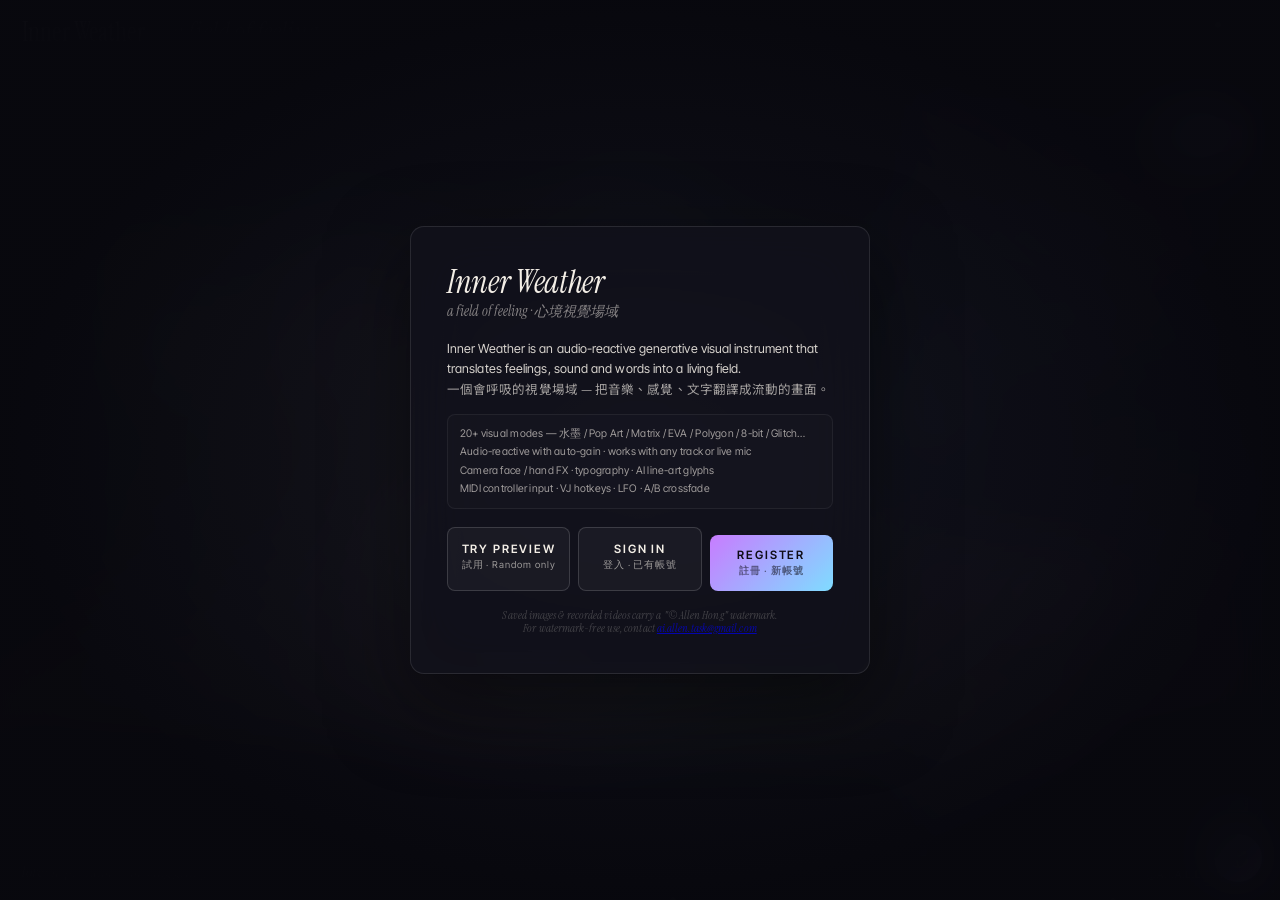
==== commit 0274313f: "Restore login / register gate — remove temporary bypass Deletes the TEMPORARY BYPASS block in bootst" ====
--- a/index.html
+++ b/index.html
@@ -591,7 +591,6 @@
             <label class="mode-chip"><input type="checkbox" data-mode="stardust" /><span><strong>Stardust</strong><em>星塵 · 飄移微塵</em></span></label>
             <label class="mode-chip"><input type="checkbox" data-mode="cometSwoop" /><span><strong>Comet swoop</strong><em>彗星 · 拖尾劃過</em></span></label>
             <label class="mode-chip"><input type="checkbox" data-mode="mistVeil" /><span><strong>Mist veil</strong><em>霧紗 · 柔軟雲霧</em></span></label>
-            <label class="mode-chip"><input type="checkbox" data-mode="impressionist" /><span><strong>Impressionist</strong><em>印象花園 · 油畫筆觸累積</em></span></label>
             <label class="mode-chip"><input type="checkbox" data-mode="polygon" /><span><strong>Polygon</strong><em>多邊 · wireframe mesh</em></span></label>
             <label class="mode-chip"><input type="checkbox" data-mode="matrix" /><span><strong>Matrix rain</strong><em>數位雨 · 緑の文字</em></span></label>
             <label class="mode-chip"><input type="checkbox" data-mode="eva" /><span><strong>EVA HUD</strong><em>新世紀 · AT-field &amp; warnings</em></span></label>
@@ -1041,21 +1040,9 @@
                 <input type="range" min="0" max="200" value="100" id="camFilterAmt" />
               </div>
             </div>
-            <!-- Face AR — currently only 面相 (Physiognomy) is exposed. The older
-                 3D options (crown/glasses/cat/etc.) renderers still exist in
-                 camera-fx.js but aren't listed here; they tracked head pose poorly. -->
-            <div>
-              <span class="label" style="font-size:10.5px;letter-spacing:.18em;text-transform:uppercase;color:var(--ink-soft);display:block;margin-bottom:6px">Face AR <em style="font-family:var(--serif);font-style:italic;text-transform:none;letter-spacing:0;color:var(--ink-faint);font-size:11.5px;margin-left:4px">臉部分析 · 偵測五官</em></span>
-              <div class="live-grid" id="camArGrid">
-                <button data-ar="none" class="on">None<em>無 None</em></button>
-                <button data-ar="physiognomy">Physiognomy<em>面相 · 五官標示 + 三停</em></button>
-              </div>
-            </div>
-            <div class="ctrl"><span class="label">Face AR intensity 強度</span><span class="val" id="camArAmtVal">1.0×</span>
-              <div class="slider"><div class="track"></div><div class="fill" id="camArAmtFill"></div><div class="thumb" id="camArAmtThumb"></div>
-                <input type="range" min="0" max="200" value="100" id="camArAmt" />
-              </div>
-            </div>
+            <!-- Face AR section removed temporarily — 3D crown/glasses etc. weren't tracking
+                 head pose well enough. cam.ar still defaults to 'none' in camera-fx.js and the
+                 click handler is guarded so the missing UI doesn't break anything. -->
             <div>
               <span class="label" style="font-size:10.5px;letter-spacing:.18em;text-transform:uppercase;color:var(--ink-soft);display:block;margin-bottom:6px">Hand AR <em style="font-family:var(--serif);font-style:italic;text-transform:none;letter-spacing:0;color:var(--ink-faint);font-size:11.5px;margin-left:4px">手部貼圖 · 跟手指動</em></span>
               <div class="live-grid" id="camHandArGrid">
@@ -1067,7 +1054,6 @@
                 <button data-handar="lightning">Lightning<em>閃電 · 指尖放電</em></button>
                 <button data-handar="fireball">Fireball<em>火球 Fireball</em></button>
                 <button data-handar="butterflies">Butterflies<em>蝴蝶 Butterflies</em></button>
-                <button data-handar="palmistry">Palmistry<em>手相 · 掌紋 + 十二宮</em></button>
               </div>
             </div>
             <div class="ctrl"><span class="label">Hand AR intensity 強度</span><span class="val" id="camHandArAmtVal">1.0×</span>
@@ -1655,7 +1641,6 @@
     stardust:     false,   // 星塵 tiny drifting dust everywhere
     cometSwoop:   false,   // 彗星 large arcing motion-blur trails
     mistVeil:     false,   // 霧紗 soft drifting fog patches
-    impressionist:false,   // 印象 oil-painting garden, persistent canvas, auto-evolving
     pixel8:       false,   // 8-bit pixelated post-effect with palette quantization
     popArt:       false,   // 普普藝術 ben-day dots, comic panels, primary slabs
     glitch:       false,   // databend channel split, scan lines, beat-triggered shifts
@@ -4301,7 +4286,7 @@
 // ============================================================
 // Auto-cycle: detect music sections and rotate enabled modes
 // ============================================================
-const CYCLE_MODES = ['lineTrace','flowField','curlNoise','attractor','substrate','reaction','sumie','opart','lissajous','voronoi','boids','chladni','dla','spectro','meta','synth','life','lsys','harmono','truchet','nbody','spiro','marbling','hilbert','lenia','pendulum','galaxy','penrose','pwave','mandel','wireworld','mandalaRings','waveform','constellation','spiral','ripples','crystals','ribbons','tunnel','halftone','petals','aurora','inkWash','suminagashi','smokeFlow','vortexPool','windRiver','solarFlare','streamlines','stardust','cometSwoop','mistVeil','impressionist','popArt','polygon','matrix','glitch','eva'];
+const CYCLE_MODES = ['lineTrace','flowField','curlNoise','attractor','substrate','reaction','sumie','opart','lissajous','voronoi','boids','chladni','dla','spectro','meta','synth','life','lsys','harmono','truchet','nbody','spiro','marbling','hilbert','lenia','pendulum','galaxy','penrose','pwave','mandel','wireworld','mandalaRings','waveform','constellation','spiral','ripples','crystals','ribbons','tunnel','halftone','petals','aurora','inkWash','suminagashi','smokeFlow','vortexPool','windRiver','solarFlare','streamlines','stardust','cometSwoop','mistVeil','popArt','polygon','matrix','glitch','eva'];
 let _cycleIdx = 0;
 function maybeAutoCycle(now){
   if(!state.autoCycle) return;
@@ -4388,7 +4373,6 @@
   if(state.modes.stardust)      drawStardust(g, dt, T);
   if(state.modes.cometSwoop)    drawCometSwoop(g, dt, T);
   if(state.modes.mistVeil)      drawMistVeil(g, dt, T);
-  if(state.modes.impressionist) drawImpressionist(g, dt, T);
   if(state.modes.popArt)        drawPopArt(g, dt, T);
   if(state.modes.polygon)       drawPolygon(g, dt, T);
   if(state.modes.matrix)        drawMatrix(g, dt, T);
@@ -5140,11 +5124,6 @@
 
 // Top Random button — randomize ALL params except audio source; bias by audio intensity
 function randomizeAll(){
-  // Roll fresh backdrop variants for the texture-based modes (paper, canvas
-  // ground). Each Random click → new ground colour for Suminagashi + Impressionist.
-  if(typeof window._sumiPickNewPaperVariant === 'function') window._sumiPickNewPaperVariant();
-  if(typeof window._oilPickNewGround === 'function') window._oilPickNewGround();
-
   // 1. Detect audio intensity (0..1) — higher = more chaotic/intense visuals
   let intensity = 0.5;
   if(reactor.mode !== 'off'){
@@ -5332,7 +5311,7 @@
     mandalaRings:1, waveform:1, constellation:1, spiral:2, ripples:1, crystals:2,
     ribbons:2, tunnel:2, petals:1, aurora:2, inkWash:3, suminagashi:3,
     smokeFlow:2, vortexPool:2, windRiver:2, solarFlare:2, streamlines:2,
-    stardust:1, cometSwoop:1, mistVeil:1, impressionist:3,
+    stardust:1, cometSwoop:1, mistVeil:1,
     polygon:2, matrix:3, eva:3,
     // Filters (post-process style overlays)
     opart:2, halftone:2, pixel8:5, popArt:4, glitch:4,
@@ -7282,17 +7261,6 @@
   const existing = getRegisteredUser();
 
   async function bootstrapSession(){
-    // ─── TEMPORARY BYPASS ──────────────────────────────────────────────────
-    // Skip the login / register gate so anyone can use the app directly.
-    // Treat session as fully licensed (no watermark, full panel access).
-    // To restore the auth flow: delete this block + early return.
-    // Everything below this return is the original bootstrap logic, kept
-    // intact for easy restoration.
-    hideGate();
-    applyLicense({ licensed:true, name:'Guest', email:'' });
-    if(existing) applyUserChip(existing);
-    return;
-    // ────────────────────────────────────────────────────────────────────────
     if(isProjection){
       hideGate();
       if(existing) applyUserChip(existing);
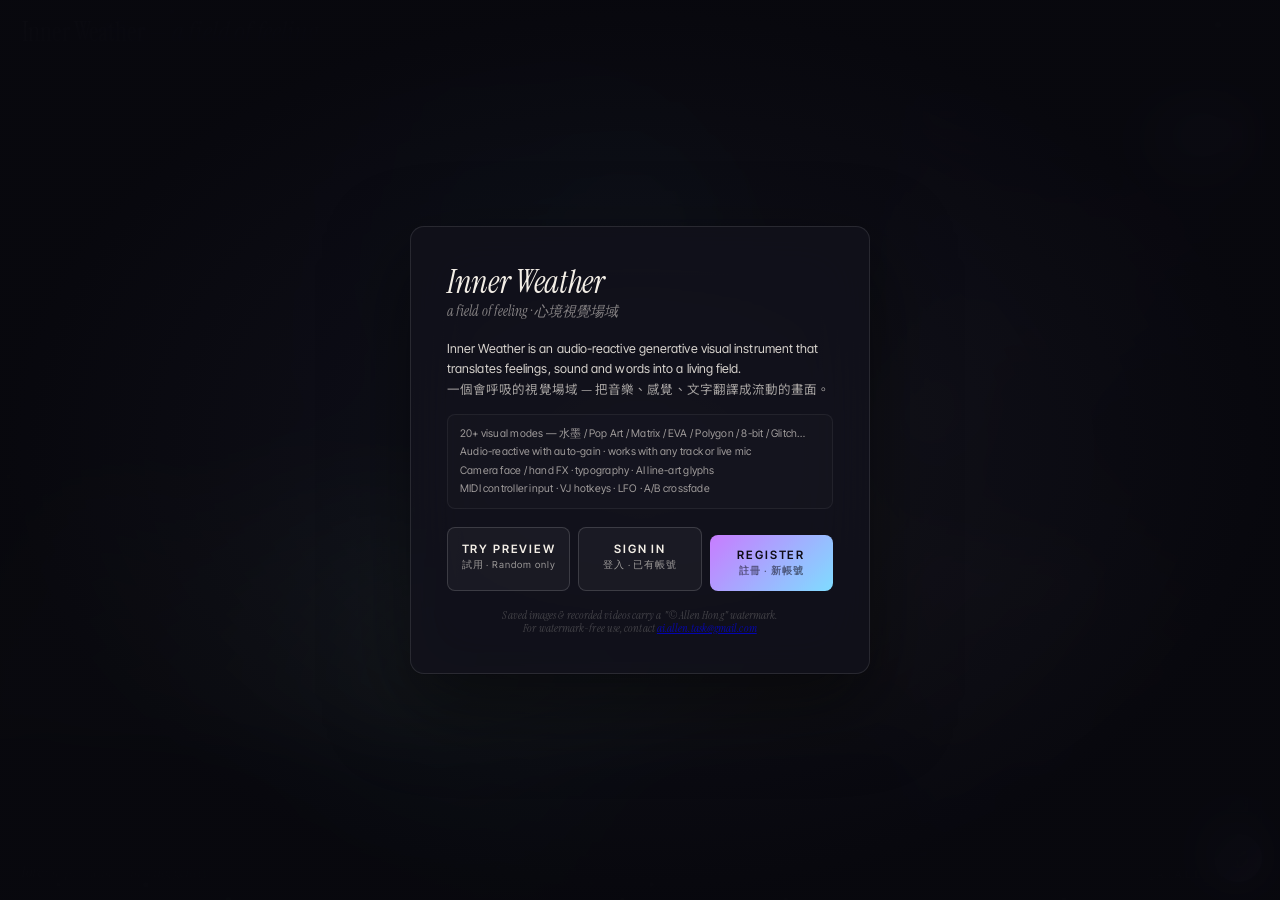
==== commit a87a96be: "Merge branch 'main' of https://github.com/Peakqi-com/LOVE" ====
--- a/index.html
+++ b/index.html
@@ -591,6 +591,7 @@
             <label class="mode-chip"><input type="checkbox" data-mode="stardust" /><span><strong>Stardust</strong><em>星塵 · 飄移微塵</em></span></label>
             <label class="mode-chip"><input type="checkbox" data-mode="cometSwoop" /><span><strong>Comet swoop</strong><em>彗星 · 拖尾劃過</em></span></label>
             <label class="mode-chip"><input type="checkbox" data-mode="mistVeil" /><span><strong>Mist veil</strong><em>霧紗 · 柔軟雲霧</em></span></label>
+            <label class="mode-chip"><input type="checkbox" data-mode="impressionist" /><span><strong>Impressionist</strong><em>印象花園 · 油畫筆觸累積</em></span></label>
             <label class="mode-chip"><input type="checkbox" data-mode="polygon" /><span><strong>Polygon</strong><em>多邊 · wireframe mesh</em></span></label>
             <label class="mode-chip"><input type="checkbox" data-mode="matrix" /><span><strong>Matrix rain</strong><em>數位雨 · 緑の文字</em></span></label>
             <label class="mode-chip"><input type="checkbox" data-mode="eva" /><span><strong>EVA HUD</strong><em>新世紀 · AT-field &amp; warnings</em></span></label>
@@ -1040,9 +1041,21 @@
                 <input type="range" min="0" max="200" value="100" id="camFilterAmt" />
               </div>
             </div>
-            <!-- Face AR section removed temporarily — 3D crown/glasses etc. weren't tracking
-                 head pose well enough. cam.ar still defaults to 'none' in camera-fx.js and the
-                 click handler is guarded so the missing UI doesn't break anything. -->
+            <!-- Face AR — currently only 面相 (Physiognomy) is exposed. The older
+                 3D options (crown/glasses/cat/etc.) renderers still exist in
+                 camera-fx.js but aren't listed here; they tracked head pose poorly. -->
+            <div>
+              <span class="label" style="font-size:10.5px;letter-spacing:.18em;text-transform:uppercase;color:var(--ink-soft);display:block;margin-bottom:6px">Face AR <em style="font-family:var(--serif);font-style:italic;text-transform:none;letter-spacing:0;color:var(--ink-faint);font-size:11.5px;margin-left:4px">臉部分析 · 偵測五官</em></span>
+              <div class="live-grid" id="camArGrid">
+                <button data-ar="none" class="on">None<em>無 None</em></button>
+                <button data-ar="physiognomy">Physiognomy<em>面相 · 五官標示 + 三停</em></button>
+              </div>
+            </div>
+            <div class="ctrl"><span class="label">Face AR intensity 強度</span><span class="val" id="camArAmtVal">1.0×</span>
+              <div class="slider"><div class="track"></div><div class="fill" id="camArAmtFill"></div><div class="thumb" id="camArAmtThumb"></div>
+                <input type="range" min="0" max="200" value="100" id="camArAmt" />
+              </div>
+            </div>
             <div>
               <span class="label" style="font-size:10.5px;letter-spacing:.18em;text-transform:uppercase;color:var(--ink-soft);display:block;margin-bottom:6px">Hand AR <em style="font-family:var(--serif);font-style:italic;text-transform:none;letter-spacing:0;color:var(--ink-faint);font-size:11.5px;margin-left:4px">手部貼圖 · 跟手指動</em></span>
               <div class="live-grid" id="camHandArGrid">
@@ -1054,6 +1067,7 @@
                 <button data-handar="lightning">Lightning<em>閃電 · 指尖放電</em></button>
                 <button data-handar="fireball">Fireball<em>火球 Fireball</em></button>
                 <button data-handar="butterflies">Butterflies<em>蝴蝶 Butterflies</em></button>
+                <button data-handar="palmistry">Palmistry<em>手相 · 掌紋 + 十二宮</em></button>
               </div>
             </div>
             <div class="ctrl"><span class="label">Hand AR intensity 強度</span><span class="val" id="camHandArAmtVal">1.0×</span>
@@ -1641,6 +1655,7 @@
     stardust:     false,   // 星塵 tiny drifting dust everywhere
     cometSwoop:   false,   // 彗星 large arcing motion-blur trails
     mistVeil:     false,   // 霧紗 soft drifting fog patches
+    impressionist:false,   // 印象 oil-painting garden, persistent canvas, auto-evolving
     pixel8:       false,   // 8-bit pixelated post-effect with palette quantization
     popArt:       false,   // 普普藝術 ben-day dots, comic panels, primary slabs
     glitch:       false,   // databend channel split, scan lines, beat-triggered shifts
@@ -4286,7 +4301,7 @@
 // ============================================================
 // Auto-cycle: detect music sections and rotate enabled modes
 // ============================================================
-const CYCLE_MODES = ['lineTrace','flowField','curlNoise','attractor','substrate','reaction','sumie','opart','lissajous','voronoi','boids','chladni','dla','spectro','meta','synth','life','lsys','harmono','truchet','nbody','spiro','marbling','hilbert','lenia','pendulum','galaxy','penrose','pwave','mandel','wireworld','mandalaRings','waveform','constellation','spiral','ripples','crystals','ribbons','tunnel','halftone','petals','aurora','inkWash','suminagashi','smokeFlow','vortexPool','windRiver','solarFlare','streamlines','stardust','cometSwoop','mistVeil','popArt','polygon','matrix','glitch','eva'];
+const CYCLE_MODES = ['lineTrace','flowField','curlNoise','attractor','substrate','reaction','sumie','opart','lissajous','voronoi','boids','chladni','dla','spectro','meta','synth','life','lsys','harmono','truchet','nbody','spiro','marbling','hilbert','lenia','pendulum','galaxy','penrose','pwave','mandel','wireworld','mandalaRings','waveform','constellation','spiral','ripples','crystals','ribbons','tunnel','halftone','petals','aurora','inkWash','suminagashi','smokeFlow','vortexPool','windRiver','solarFlare','streamlines','stardust','cometSwoop','mistVeil','impressionist','popArt','polygon','matrix','glitch','eva'];
 let _cycleIdx = 0;
 function maybeAutoCycle(now){
   if(!state.autoCycle) return;
@@ -4373,6 +4388,7 @@
   if(state.modes.stardust)      drawStardust(g, dt, T);
   if(state.modes.cometSwoop)    drawCometSwoop(g, dt, T);
   if(state.modes.mistVeil)      drawMistVeil(g, dt, T);
+  if(state.modes.impressionist) drawImpressionist(g, dt, T);
   if(state.modes.popArt)        drawPopArt(g, dt, T);
   if(state.modes.polygon)       drawPolygon(g, dt, T);
   if(state.modes.matrix)        drawMatrix(g, dt, T);
@@ -5124,6 +5140,11 @@
 
 // Top Random button — randomize ALL params except audio source; bias by audio intensity
 function randomizeAll(){
+  // Roll fresh backdrop variants for the texture-based modes (paper, canvas
+  // ground). Each Random click → new ground colour for Suminagashi + Impressionist.
+  if(typeof window._sumiPickNewPaperVariant === 'function') window._sumiPickNewPaperVariant();
+  if(typeof window._oilPickNewGround === 'function') window._oilPickNewGround();
+
   // 1. Detect audio intensity (0..1) — higher = more chaotic/intense visuals
   let intensity = 0.5;
   if(reactor.mode !== 'off'){
@@ -5311,7 +5332,7 @@
     mandalaRings:1, waveform:1, constellation:1, spiral:2, ripples:1, crystals:2,
     ribbons:2, tunnel:2, petals:1, aurora:2, inkWash:3, suminagashi:3,
     smokeFlow:2, vortexPool:2, windRiver:2, solarFlare:2, streamlines:2,
-    stardust:1, cometSwoop:1, mistVeil:1,
+    stardust:1, cometSwoop:1, mistVeil:1, impressionist:3,
     polygon:2, matrix:3, eva:3,
     // Filters (post-process style overlays)
     opart:2, halftone:2, pixel8:5, popArt:4, glitch:4,
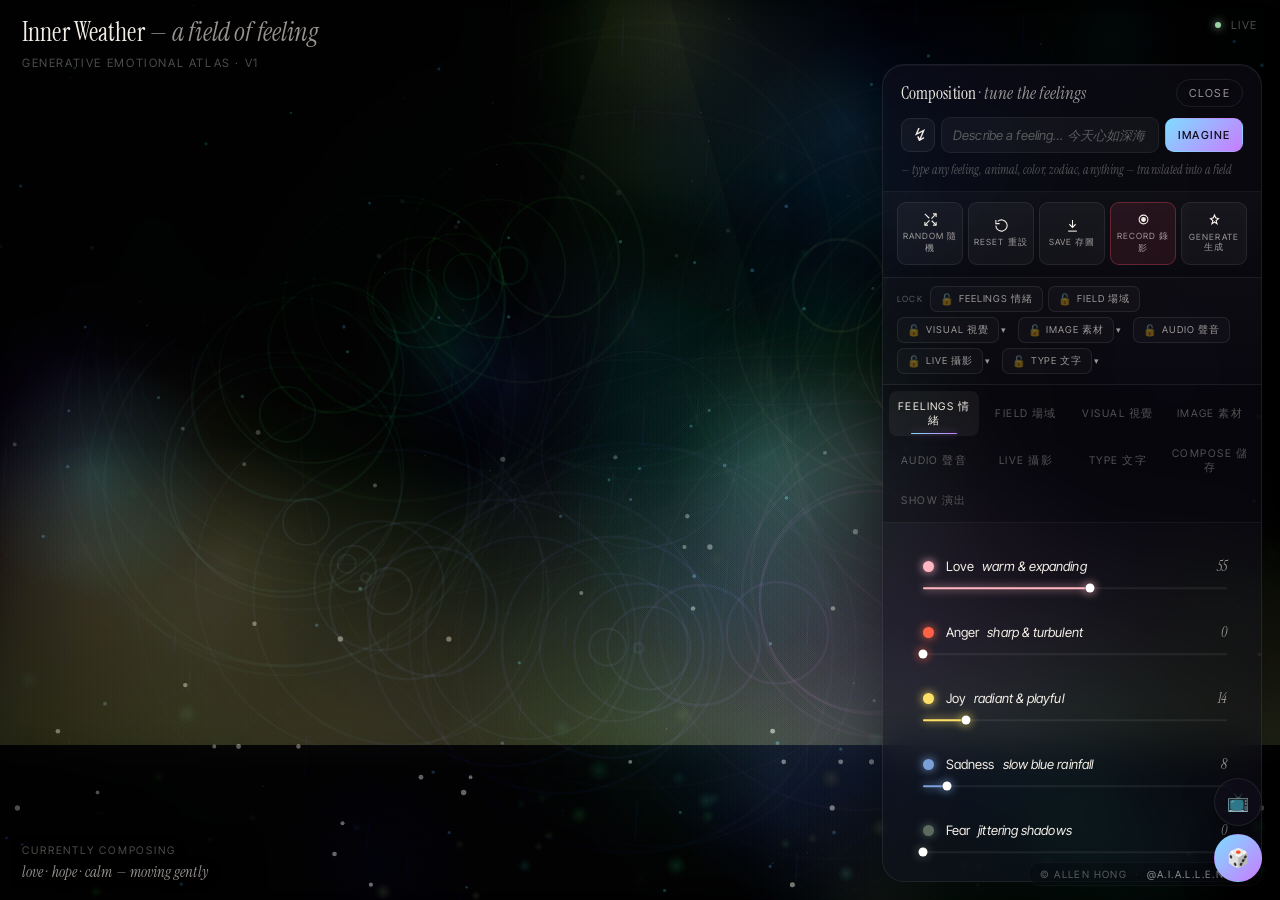
==== commit 1cbea078: "TEST" ====
--- a/index.html
+++ b/index.html
@@ -756,6 +756,8 @@
               <button data-imgfilter="scanlines">Scanlines<em>CRT 掃描線</em></button>
               <button data-imgfilter="halftone">Halftone<em>網點半色調 · 較重</em></button>
               <button data-imgfilter="sketch">Sketch<em>素描線稿</em></button>
+              <button data-imgfilter="cartoon">Cartoon<em>卡通動畫 · 平塗+墨線</em></button>
+              <button data-imgfilter="simpson">Simpson<em>辛普森 · 黃膚卡通</em></button>
             </div>
           </div>
           <div class="ctrl" style="margin-top:4px"><span class="label">Filter intensity 濾鏡強度</span><span class="val" id="imgFilterAmtVal">1.0×</span>
@@ -1034,6 +1036,8 @@
                 <button data-filter="scanlines">Scanlines<em>CRT 掃描線</em></button>
                 <button data-filter="halftone">Halftone<em>網點半色調 · 較重</em></button>
                 <button data-filter="sketch">Sketch<em>素描線稿</em></button>
+                <button data-filter="cartoon">Cartoon<em>卡通動畫 · 平塗+墨線</em></button>
+                <button data-filter="simpson">Simpson<em>辛普森 · 黃膚卡通</em></button>
               </div>
             </div>
             <div class="ctrl"><span class="label">Filter intensity 濾鏡強度</span><span class="val" id="camFilterAmtVal">1.0×</span>
@@ -5502,9 +5506,11 @@
     // Background removal — REMOVED from Random pool. User toggles it manually so
     // Random doesn't keep turning it off mid-performance. cam.removeBg stays at
     // whatever the user last set.
-    // Filter — original 14. New filters (noir/cyberpunk/etc) caused freezing on
-    // some sources, pulled from UI + Random for performance.
-    const filterPool = ['none','none','none','8bit','mosaic','chroma','glitch','threshold','invert','vapor','sepia','mono','edge','scanlines','sketch','halftone'];
+    // Filter — original 14 + the two GPU toon filters. New CPU filters
+    // (noir/cyberpunk/etc) caused freezing on some sources, pulled from UI +
+    // Random for performance; cartoon/simpson run in a WebGL shader so they're
+    // safe to include.
+    const filterPool = ['none','none','none','8bit','mosaic','chroma','glitch','threshold','invert','vapor','sepia','mono','edge','scanlines','sketch','halftone','cartoon','simpson'];
     cam.filter = filterPool[Math.floor(Math.random()*filterPool.length)];
     cam.filterIntensity = 0.6 + Math.random()*1.1;   // 0.6 .. 1.7
     // Face AR removed temporarily — keep cam.ar = 'none' so drawWebcamFX skips it.
@@ -7282,6 +7288,17 @@
   const existing = getRegisteredUser();
 
   async function bootstrapSession(){
+    // ─── TEMPORARY BYPASS ──────────────────────────────────────────────────
+    // Skip the login / register gate so anyone can use the app directly.
+    // Treat session as fully licensed (no watermark, full panel access).
+    // To restore the auth flow: delete this block + early return.
+    // Everything below this return is the original bootstrap logic, kept
+    // intact for easy restoration.
+    hideGate();
+    applyLicense({ licensed:true, name:'Guest', email:'' });
+    if(existing) applyUserChip(existing);
+    return;
+    // ────────────────────────────────────────────────────────────────────────
     if(isProjection){
       hideGate();
       if(existing) applyUserChip(existing);
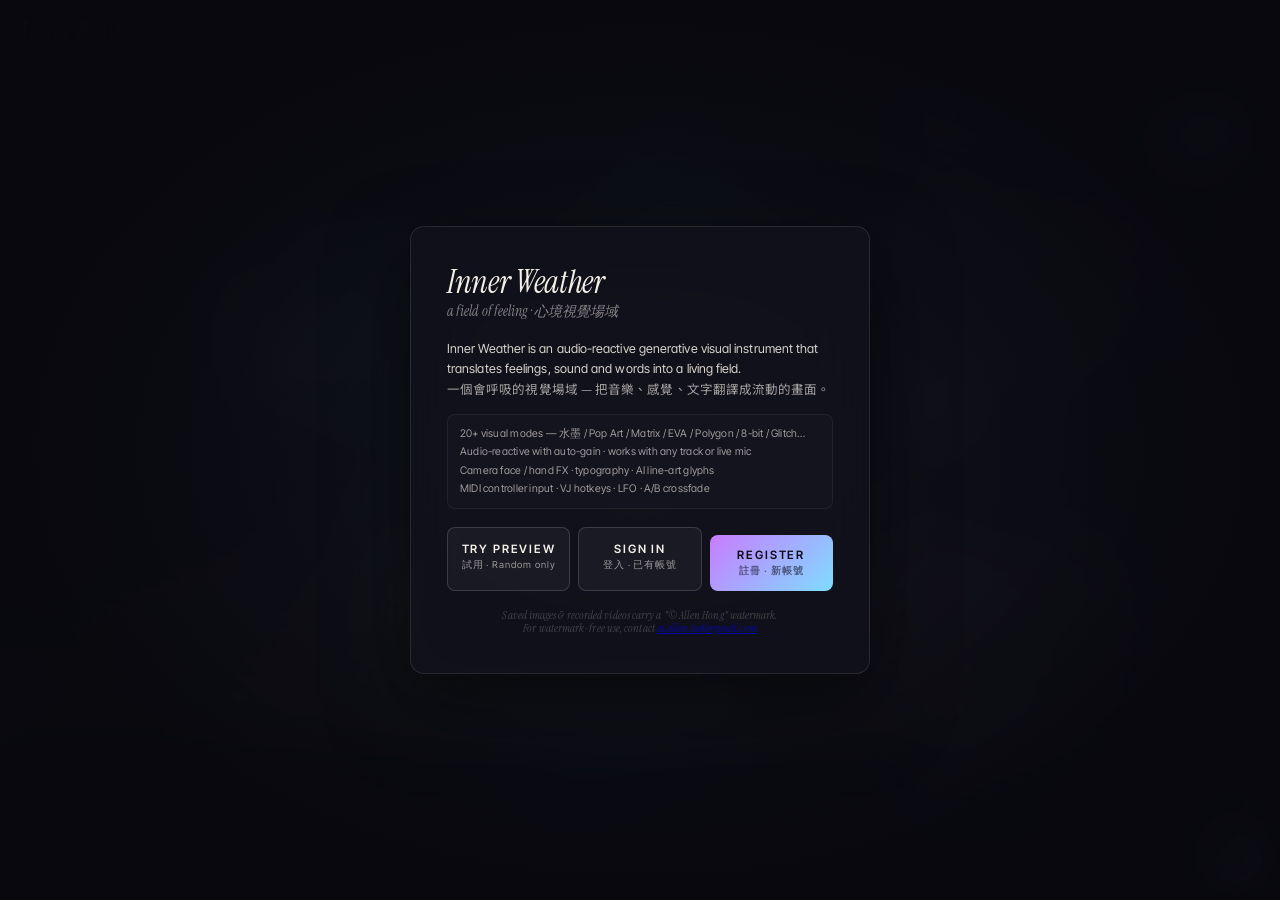
==== commit c86a09bd: "Merge branch 'main' of https://github.com/Peakqi-com/LOVE" ====
--- a/index.html
+++ b/index.html
@@ -7288,17 +7288,6 @@
   const existing = getRegisteredUser();
 
   async function bootstrapSession(){
-    // ─── TEMPORARY BYPASS ──────────────────────────────────────────────────
-    // Skip the login / register gate so anyone can use the app directly.
-    // Treat session as fully licensed (no watermark, full panel access).
-    // To restore the auth flow: delete this block + early return.
-    // Everything below this return is the original bootstrap logic, kept
-    // intact for easy restoration.
-    hideGate();
-    applyLicense({ licensed:true, name:'Guest', email:'' });
-    if(existing) applyUserChip(existing);
-    return;
-    // ────────────────────────────────────────────────────────────────────────
     if(isProjection){
       hideGate();
       if(existing) applyUserChip(existing);
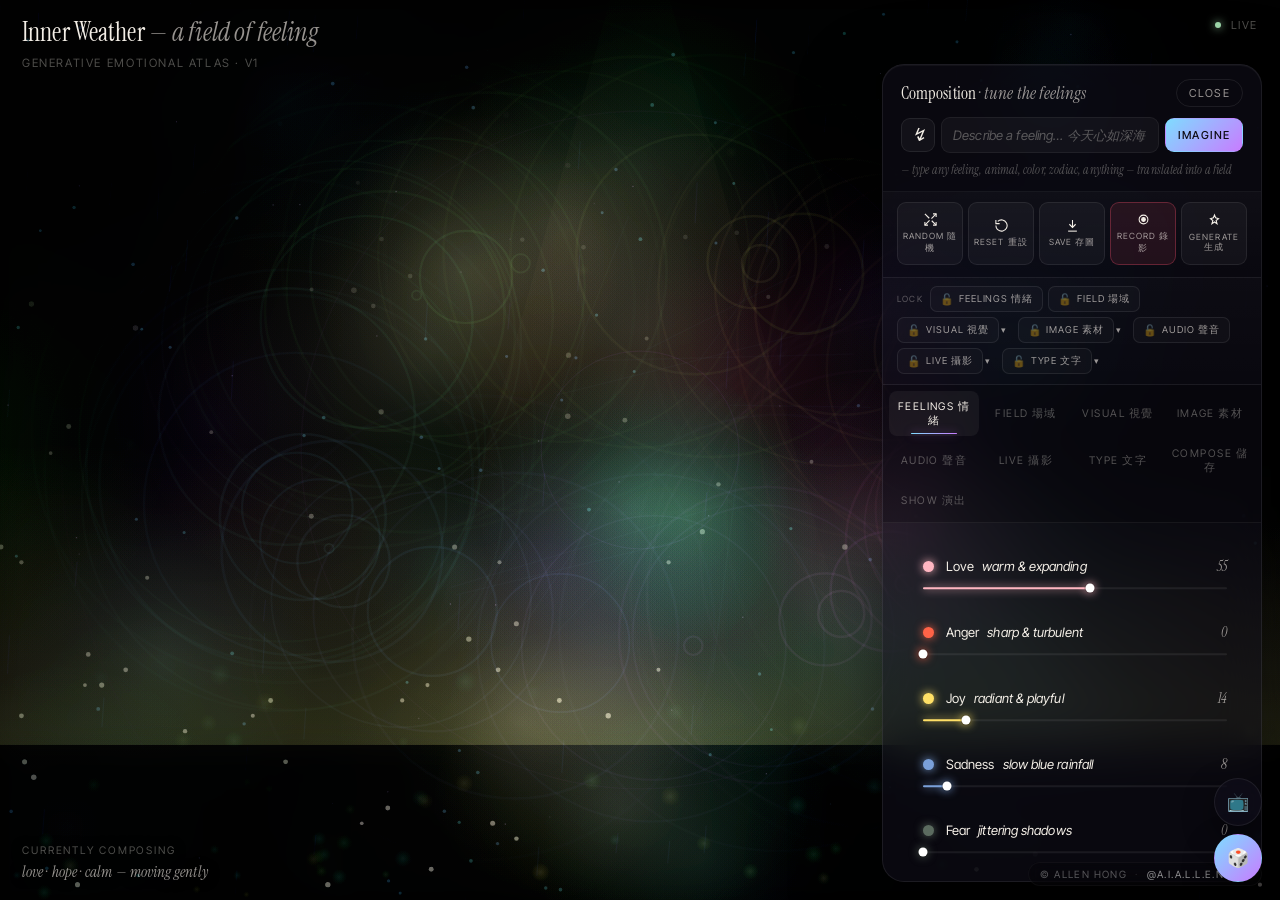
==== commit 4e5b7bfa: "GO" ====
--- a/index.html
+++ b/index.html
@@ -68,12 +68,18 @@
 <link rel="stylesheet" href="styles.css?v=22y" />
 </head>
 <body>
-  <!-- Registration gate — two-stage:
-       1. Welcome view: app description + Try preview / Register CTAs
-       2. Register view: name/email/profession form (acts as login too — email match
-          re-applies license automatically). Returning users skip both.
-       Projection windows (?silent=1) auto-bypass. -->
-  <div class="gate-overlay" id="gateOverlay">
+  <!-- Registration gate — DISABLED. See AUTH_DISABLED in the script below.
+       The markup is kept (inert) so the login/licensing flow can be restored by
+       flipping that one flag, but it ships with `hidden` ON THE ELEMENT ITSELF.
+       That matters: .gate-overlay is position:fixed / inset:0 / z-index:9999, and
+       this div is the first node in <body>. Without a static `hidden` the wall is
+       painted from first paint and only comes down once JS reaches hideGate() —
+       ~5900 lines into the inline script. Any throw before that point, or JS being
+       disabled/blocked at all, would leave the whole app as an undismissable login
+       wall (there is no <noscript> fallback). Do not remove this class.
+       Original two-stage flow: 1. Welcome (Try preview / Register CTAs)
+       2. Register/login form. Projection windows (?silent=1) auto-bypassed. -->
+  <div class="gate-overlay hidden" id="gateOverlay">
 
     <!-- Stage 1: Welcome -->
     <div class="gate-card" id="gateWelcome">
@@ -7153,6 +7159,31 @@
 // if yes, sets state.noWatermark so saves/recordings come out clean.
 // Projection windows (?silent=1) automatically skip since the operator already registered
 // in the same browser (shared localStorage).
+// ═══════════════════════════════════════════════════════════════════════════
+// AUTH_DISABLED — master switch for the whole login / registration / licensing
+// flow. While true:
+//   · the gate never appears (it also ships `hidden` in the markup, so this does
+//     not depend on any JS running — see the comment on #gateOverlay)
+//   · every session is treated as fully licensed: no watermark, 1080p/4K unlocked
+//   · preview mode can never engage, so the panel is never locked
+//   · no /api/auth/* request is ever made, so the app works fully offline
+// The auth code below is left intact but unreachable.
+//
+// TO RESTORE THE LOGIN FLOW: set this to false. That is the only edit needed for
+// the flow itself — but understand the one thing it does NOT undo. #gateOverlay
+// ships `hidden` in the static markup, and that class is deliberately not behind
+// this flag (it is what guarantees no wall can ever paint while auth is off, even
+// if this script never runs). With the flag false the gate is therefore raised by
+// JS instead of by the markup: setupGate removes the class synchronously just
+// before bootstrapSession() so the wall still covers the app during the session
+// check. The residual difference from the original build: if JS is disabled or the
+// inline script throws before setupGate, no wall appears at all — where the
+// original painted one. That is acceptable because the app is a canvas renderer
+// and is entirely non-functional without JS, so there is nothing to gate. If you
+// ever need the original paint-first behaviour back, also drop `hidden` from the
+// #gateOverlay markup.
+const AUTH_DISABLED = true;
+
 const GATE_KEY    = 'iw-user-v1';     // legacy cache of the logged-in user
 const LICENSE_KEY = 'iw-license-v1';  // legacy cache of license probe result
 const TOKEN_KEY   = 'iw-token-v1';    // server-side session token (HMAC-signed by Vercel function)
@@ -7182,6 +7213,16 @@
 }
 
 function applyLicense(lic){
+  if(AUTH_DISABLED){
+    // Unconditionally licensed — keeps watermark off and 1080p/4K unlocked no
+    // matter what any leftover code path passes in (e.g. a stale sign-out).
+    state.noWatermark = true;
+    state.licenseInfo = { email: '', name: 'Guest', admin: false };
+    if(typeof window._onLicenseChange === 'function'){
+      try { window._onLicenseChange(); } catch(_){}
+    }
+    return;
+  }
   if(lic && lic.licensed){
     state.noWatermark = true;
     state.licenseInfo = { email: lic.email, name: lic.name, admin: !!lic.admin };
@@ -7233,6 +7274,21 @@
   const switchLogin    = document.getElementById('gateSwitchLogin');
   const switchRegister = document.getElementById('gateSwitchRegister');
   const previewCta = document.getElementById('previewCta');
+
+  if(AUTH_DISABLED){
+    // Structurally inert, not just "hidden on boot": we return before ANY view
+    // function, click delegation, form handler or previewCta listener is wired,
+    // so there is no code left that can raise the wall — not a stale token, not
+    // a 401, not a mis-click. bootstrapSession() never runs either, so the app
+    // makes zero /api/auth/* requests and works with no network at all.
+    if(overlay) overlay.classList.add('hidden');
+    if(previewCta) previewCta.classList.add('hidden');
+    state.previewMode = false;
+    applyLicense(null);                 // AUTH_DISABLED branch → full license
+    window._openRegisterGate = () => {};   // no-op for the leftover call sites
+    return;
+  }
+
   if(!overlay || !form) return;
 
   function hideAllViews(){
@@ -7288,6 +7344,9 @@
   const existing = getRegisteredUser();
 
   async function bootstrapSession(){
+    // (The old inline "TEMPORARY BYPASS" that used to sit here is gone — the
+    // AUTH_DISABLED early-return above supersedes it. Leaving it in would have
+    // meant flipping AUTH_DISABLED back to false still bypassed the gate.)
     if(isProjection){
       hideGate();
       if(existing) applyUserChip(existing);
@@ -7309,6 +7368,14 @@
     // The Sign in button auto-routes to login form (with email prefilled) if local data exists.
     showWelcome();
   }
+  // Raise the wall SYNCHRONOUSLY before the async session check. #gateOverlay now
+  // ships `hidden` in the markup (so the disabled build never flashes a gate), which
+  // means the wall no longer paints by itself the way it did originally — without
+  // this line a returning user with a stale token would get a fully interactive app
+  // for the whole /api/auth/me round trip, and forever if that request stalls rather
+  // than rejects. Removing the class here restores the original fail-closed paint:
+  // covered first, uncovered only once the session actually verifies.
+  overlay.classList.remove('hidden');
   bootstrapSession();
 
   // ——— Forgot password view ———
@@ -7491,6 +7558,12 @@
 }
 // Wire user-chip account menu + change password
 (function(){
+  // No accounts while auth is off — don't wire the chip, the account menu, the
+  // change-password modal, or the always-on document click listener below.
+  // (This also removes the sign-out button, which would otherwise clear the
+  // license mid-session and bring the recording watermark back.)
+  if(AUTH_DISABLED) return;
+
   const chip       = document.getElementById('userChip');
   const menuBtn    = document.getElementById('userMenuBtn');
   const menu       = document.getElementById('userMenu');
@@ -7581,6 +7654,11 @@
 // Anything outside the panel (canvas, FAB buttons including Present, footer,
 // hotkey help) stays free in preview mode.
 (function setupPreviewInterceptor(){
+  // With auth off there is no preview mode to enforce, and nothing else in the
+  // app reads state.previewMode — so skip installing the four document-level
+  // capture listeners entirely rather than leaving them armed on a boolean.
+  if(AUTH_DISABLED) return;
+
   // Inside the panel, ONLY these may be touched while in preview:
   const PANEL_ALLOW_SELECTORS = [
     '#qaRandomTop',          // Random
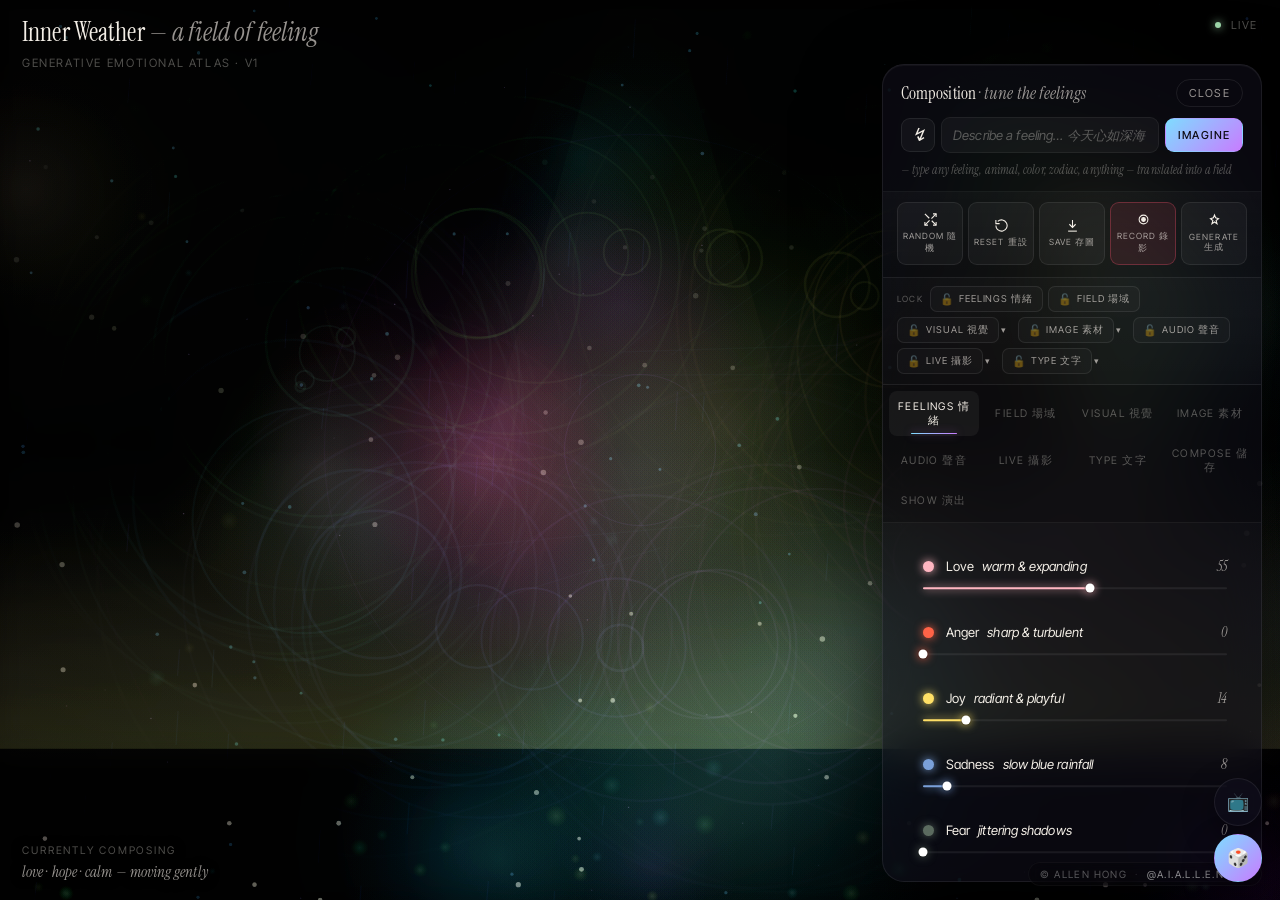
==== commit a549f08b: "GO" ====
--- a/index.html
+++ b/index.html
@@ -65,7 +65,7 @@
 <!-- Noto for CJK + Latin typography mode -->
 <link href="https://fonts.googleapis.com/css2?family=Noto+Sans:wght@300;400;500;700;900&family=Noto+Serif:wght@300;400;500;700;900&family=Noto+Sans+SC:wght@300;400;500;700;900&family=Noto+Serif+SC:wght@300;400;500;700;900&family=Noto+Sans+TC:wght@300;400;500;700;900&family=Noto+Serif+TC:wght@300;400;500;700;900&family=Noto+Sans+JP:wght@300;400;500;700;900&family=Noto+Serif+JP:wght@300;400;500;700;900&family=Noto+Sans+KR:wght@300;400;500;700;900&family=Noto+Serif+KR:wght@300;400;500;700;900&display=swap" rel="stylesheet" />
 <link href="https://fonts.googleapis.com/css2?family=Recursive:slnt,wght@-15..0,300..1000&display=swap" rel="stylesheet" />
-<link rel="stylesheet" href="styles.css?v=22y" />
+<link rel="stylesheet" href="styles.css?v=23a" />
 </head>
 <body>
   <!-- Registration gate — DISABLED. See AUTH_DISABLED in the script below.
@@ -1049,6 +1049,20 @@
             <div class="ctrl"><span class="label">Filter intensity 濾鏡強度</span><span class="val" id="camFilterAmtVal">1.0×</span>
               <div class="slider"><div class="track"></div><div class="fill" id="camFilterAmtFill"></div><div class="thumb" id="camFilterAmtThumb"></div>
                 <input type="range" min="0" max="200" value="100" id="camFilterAmt" />
+              </div>
+            </div>
+            <div>
+              <span class="label" style="font-size:10.5px;letter-spacing:.18em;text-transform:uppercase;color:var(--ink-soft);display:block;margin-bottom:6px">Avatar <em style="font-family:var(--serif);font-style:italic;text-transform:none;letter-spacing:0;color:var(--ink-faint);font-size:11.5px;margin-left:4px">把人換成卡通角色 · 表情即時驅動</em></span>
+              <div class="live-grid" id="camAvatarGrid">
+                <button data-avatar="none" class="on">None<em>不替換 · 顯示真人</em></button>
+                <button data-avatar="simpson">Simpson<em>辛普森 · 黃皮尖髮</em></button>
+                <button data-avatar="anime">Anime<em>動漫 · 大眼</em></button>
+                <button data-avatar="noir">Noir<em>黑白劇畫</em></button>
+              </div>
+            </div>
+            <div class="ctrl"><span class="label">Avatar size 角色大小</span><span class="val" id="camAvatarAmtVal">1.0×</span>
+              <div class="slider"><div class="track"></div><div class="fill" id="camAvatarAmtFill"></div><div class="thumb" id="camAvatarAmtThumb"></div>
+                <input type="range" min="0" max="200" value="100" id="camAvatarAmt" />
               </div>
             </div>
             <!-- Face AR — currently only 面相 (Physiognomy) is exposed. The older
@@ -4574,6 +4588,7 @@
       filter:'none', filterIntensity:1.0,
       ar:'none', arIntensity:1.0,
       handAr:'none', handArIntensity:1.0,
+      avatar:'none', avatarIntensity:1.0,
       motion:'none', motionIntensity:1.0, motionSpeed:1.0,
     };
     for(const k in camDefaults){
@@ -4584,6 +4599,7 @@
     document.querySelectorAll('#camTrackSeg button').forEach(b => b.classList.toggle('on', b.dataset.track === cam.track));
     document.querySelectorAll('#camFxGrid button').forEach(b => b.classList.toggle('on', b.dataset.fx === cam.fx));
     document.querySelectorAll('#camFilterGrid button').forEach(b => b.classList.toggle('on', b.dataset.filter === cam.filter));
+    document.querySelectorAll('#camAvatarGrid button').forEach(b => b.classList.toggle('on', b.dataset.avatar === cam.avatar));
     document.querySelectorAll('#camArGrid button').forEach(b => b.classList.toggle('on', b.dataset.ar === cam.ar));
     document.querySelectorAll('#camHandArGrid button').forEach(b => b.classList.toggle('on', b.dataset.handar === cam.handAr));
     document.querySelectorAll('#camMotionGrid button').forEach(b => b.classList.toggle('on', b.dataset.motion === cam.motion));
@@ -4593,6 +4609,7 @@
     if(snap.cam.fxSize !== undefined)       _setSlider('camFxSize', snap.cam.fxSize*100);
     if(snap.cam.mirror !== undefined)       _setSlider('camMirror', snap.cam.mirror ? 1 : 0);
     if(snap.cam.filterIntensity !== undefined) _setSlider('camFilterAmt', snap.cam.filterIntensity*100);
+    _setSlider('camAvatarAmt', (snap.cam.avatarIntensity !== undefined ? snap.cam.avatarIntensity : 1.0)*100);
     if(snap.cam.arIntensity !== undefined)  _setSlider('camArAmt', snap.cam.arIntensity*100);
     if(snap.cam.handArIntensity !== undefined) _setSlider('camHandArAmt', snap.cam.handArIntensity*100);
     if(snap.cam.motionIntensity !== undefined) _setSlider('camMotionAmt', snap.cam.motionIntensity*100);
@@ -5211,6 +5228,7 @@
       videoOpacity: cam.videoOpacity, fxSize: cam.fxSize, mirror: cam.mirror,
       kaleido: cam.kaleido, removeBg: cam.removeBg,
       filter: cam.filter, filterIntensity: cam.filterIntensity,
+      avatar: cam.avatar, avatarIntensity: cam.avatarIntensity,
       ar: cam.ar, arIntensity: cam.arIntensity,
       handAr: cam.handAr, handArIntensity: cam.handArIntensity,
       motion: cam.motion, motionIntensity: cam.motionIntensity, motionSpeed: cam.motionSpeed,
@@ -5519,6 +5537,12 @@
     const filterPool = ['none','none','none','8bit','mosaic','chroma','glitch','threshold','invert','vapor','sepia','mono','edge','scanlines','sketch','halftone','cartoon','simpson'];
     cam.filter = filterPool[Math.floor(Math.random()*filterPool.length)];
     cam.filterIntensity = 0.6 + Math.random()*1.1;   // 0.6 .. 1.7
+    // Avatar — heavily weighted to 'none'. Swapping the performer for a drawn
+    // character is a deliberate moment, not something Random should spring on
+    // them every few seconds mid-set.
+    const avatarPool = ['none','none','none','none','none','simpson','anime','noir'];
+    cam.avatar = avatarPool[Math.floor(Math.random()*avatarPool.length)];
+    cam.avatarIntensity = 0.85 + Math.random()*0.4;
     // Face AR removed temporarily — keep cam.ar = 'none' so drawWebcamFX skips it.
     cam.ar = 'none';
     cam.arIntensity = 1.0;
@@ -5539,6 +5563,7 @@
     // Sync all Live UI controls so the change is visible
     document.querySelectorAll('#camFxGrid button').forEach(b => b.classList.toggle('on', b.dataset.fx === cam.fx));
     document.querySelectorAll('#camFilterGrid button').forEach(b => b.classList.toggle('on', b.dataset.filter === cam.filter));
+    document.querySelectorAll('#camAvatarGrid button').forEach(b => b.classList.toggle('on', b.dataset.avatar === cam.avatar));
     document.querySelectorAll('#camArGrid button').forEach(b => b.classList.toggle('on', b.dataset.ar === cam.ar));
     document.querySelectorAll('#camHandArGrid button').forEach(b => b.classList.toggle('on', b.dataset.handar === cam.handAr));
     document.querySelectorAll('#camMotionGrid button').forEach(b => b.classList.toggle('on', b.dataset.motion === cam.motion));
@@ -5699,6 +5724,8 @@
     }
     if(V.filter){
       cam.filter = snap.cam.filter; cam.filterIntensity = snap.cam.filterIntensity;
+      cam.avatar = snap.cam.avatar !== undefined ? snap.cam.avatar : 'none';
+      cam.avatarIntensity = snap.cam.avatarIntensity !== undefined ? snap.cam.avatarIntensity : 1.0;
     }
     if(V.ar){
       cam.ar = snap.cam.ar; cam.arIntensity = snap.cam.arIntensity;
@@ -8425,6 +8452,7 @@
     track: cam.track, fx: cam.fx, faceFx: cam.faceFx, handFx: cam.handFx,
     videoOpacity: cam.videoOpacity, fxSize: cam.fxSize, mirror: cam.mirror,
     filter: cam.filter, filterIntensity: cam.filterIntensity,
+      avatar: cam.avatar, avatarIntensity: cam.avatarIntensity,
     ar: cam.ar, arIntensity: cam.arIntensity,
     handAr: cam.handAr, handArIntensity: cam.handArIntensity,
     motion: cam.motion, motionIntensity: cam.motionIntensity, motionSpeed: cam.motionSpeed,
@@ -8473,6 +8501,7 @@
       document.querySelectorAll('#camTrackSeg button').forEach(b => b.classList.toggle('on', b.dataset.track === cam.track));
       document.querySelectorAll('#camFxGrid button').forEach(b => b.classList.toggle('on', b.dataset.fx === cam.fx));
       document.querySelectorAll('#camFilterGrid button').forEach(b => b.classList.toggle('on', b.dataset.filter === cam.filter));
+    document.querySelectorAll('#camAvatarGrid button').forEach(b => b.classList.toggle('on', b.dataset.avatar === cam.avatar));
     }, 0);
   }, true);  // <-- capture phase
 }
@@ -8539,6 +8568,7 @@
       kaleido: cam.kaleido,
       removeBg: !!cam.removeBg, bgFeather: cam.bgFeather, bgSmooth: cam.bgSmooth, bgModel: cam.bgModel,
       filter: cam.filter, filterIntensity: cam.filterIntensity,
+      avatar: cam.avatar, avatarIntensity: cam.avatarIntensity,
       ar: cam.ar, arIntensity: cam.arIntensity,
       handAr: cam.handAr, handArIntensity: cam.handArIntensity,
       motion: cam.motion, motionIntensity: cam.motionIntensity, motionSpeed: cam.motionSpeed,
@@ -8699,6 +8729,7 @@
       filter:'none', filterIntensity:1.0,
       ar:'none', arIntensity:1.0,
       handAr:'none', handArIntensity:1.0,
+      avatar:'none', avatarIntensity:1.0,
       motion:'none', motionIntensity:1.0, motionSpeed:1.0,
     };
     for(const k in camDefaults){
@@ -8710,6 +8741,7 @@
     document.querySelectorAll('#camTrackSeg button').forEach(b => b.classList.toggle('on', b.dataset.track === cam.track));
     document.querySelectorAll('#camFxGrid button').forEach(b => b.classList.toggle('on', b.dataset.fx === cam.fx));
     document.querySelectorAll('#camFilterGrid button').forEach(b => b.classList.toggle('on', b.dataset.filter === cam.filter));
+    document.querySelectorAll('#camAvatarGrid button').forEach(b => b.classList.toggle('on', b.dataset.avatar === cam.avatar));
     document.querySelectorAll('#camArGrid button').forEach(b => b.classList.toggle('on', b.dataset.ar === cam.ar));
     document.querySelectorAll('#camHandArGrid button').forEach(b => b.classList.toggle('on', b.dataset.handar === cam.handAr));
     document.querySelectorAll('#camMotionGrid button').forEach(b => b.classList.toggle('on', b.dataset.motion === cam.motion));
@@ -8718,6 +8750,7 @@
     if(snap.cam.fxSize !== undefined) setSlider('camFxSize', snap.cam.fxSize*100);
     if(snap.cam.mirror !== undefined) setSlider('camMirror', snap.cam.mirror ? 1 : 0);
     if(snap.cam.filterIntensity !== undefined) setSlider('camFilterAmt', snap.cam.filterIntensity*100);
+    setSlider('camAvatarAmt', (snap.cam.avatarIntensity !== undefined ? snap.cam.avatarIntensity : 1.0)*100);
     if(snap.cam.arIntensity !== undefined) setSlider('camArAmt', snap.cam.arIntensity*100);
     if(snap.cam.handArIntensity !== undefined) setSlider('camHandArAmt', snap.cam.handArIntensity*100);
     if(snap.cam.motionIntensity !== undefined) setSlider('camMotionAmt', snap.cam.motionIntensity*100);
@@ -9844,11 +9877,12 @@
      (state, imgState, W, H, dominantEmo, $, $$, EMOTIONS, reactor, etc.).
      camera-fx + typography load before media-library + ar-3d because the
      latter touch `cam` / `typo` defined in the former. -->
-<script src="visual-modes.js?v=22y"></script>
-<script src="camera-fx.js?v=22y"></script>
-<script src="typography.js?v=22y"></script>
-<script src="media-library.js?v=22y"></script>
-<script src="ar-3d.js?v=22y"></script>
+<script src="visual-modes.js?v=23a"></script>
+<script src="camera-fx.js?v=23a"></script>
+<script src="typography.js?v=23a"></script>
+<script src="media-library.js?v=23a"></script>
+<script src="ar-3d.js?v=23a"></script>
+<script src="avatar.js?v=23a"></script>
 
 <!-- Floating bottom-right FABs: Random + Present -->
 <div class="floating-fab" id="floatingFab">
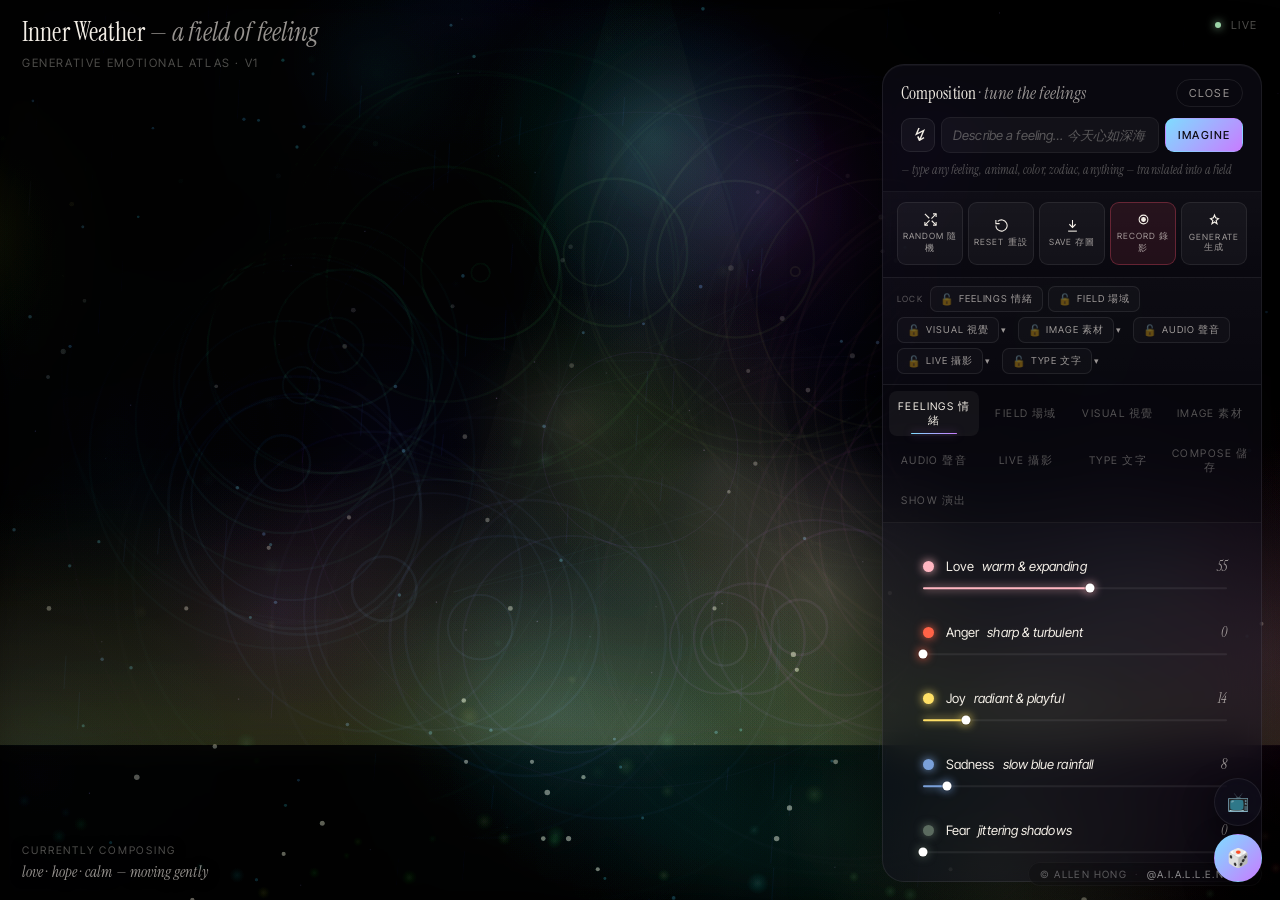
==== commit ace13e16: "F" ====
--- a/index.html
+++ b/index.html
@@ -764,6 +764,7 @@
               <button data-imgfilter="sketch">Sketch<em>素描線稿</em></button>
               <button data-imgfilter="cartoon">Cartoon<em>卡通動畫 · 平塗+墨線</em></button>
               <button data-imgfilter="simpson">Simpson<em>辛普森 · 黃膚卡通</em></button>
+              <button data-imgfilter="lineart">Line art<em>線稿+色塊 · 手繪筆觸</em></button>
             </div>
           </div>
           <div class="ctrl" style="margin-top:4px"><span class="label">Filter intensity 濾鏡強度</span><span class="val" id="imgFilterAmtVal">1.0×</span>
@@ -1044,6 +1045,7 @@
                 <button data-filter="sketch">Sketch<em>素描線稿</em></button>
                 <button data-filter="cartoon">Cartoon<em>卡通動畫 · 平塗+墨線</em></button>
                 <button data-filter="simpson">Simpson<em>辛普森 · 黃膚卡通</em></button>
+                <button data-filter="lineart">Line art<em>線稿+色塊 · 手繪筆觸</em></button>
               </div>
             </div>
             <div class="ctrl"><span class="label">Filter intensity 濾鏡強度</span><span class="val" id="camFilterAmtVal">1.0×</span>
@@ -5534,7 +5536,7 @@
     // (noir/cyberpunk/etc) caused freezing on some sources, pulled from UI +
     // Random for performance; cartoon/simpson run in a WebGL shader so they're
     // safe to include.
-    const filterPool = ['none','none','none','8bit','mosaic','chroma','glitch','threshold','invert','vapor','sepia','mono','edge','scanlines','sketch','halftone','cartoon','simpson'];
+    const filterPool = ['none','none','none','8bit','mosaic','chroma','glitch','threshold','invert','vapor','sepia','mono','edge','scanlines','sketch','halftone','cartoon','simpson','lineart'];
     cam.filter = filterPool[Math.floor(Math.random()*filterPool.length)];
     cam.filterIntensity = 0.6 + Math.random()*1.1;   // 0.6 .. 1.7
     // Avatar — heavily weighted to 'none'. Swapping the performer for a drawn
